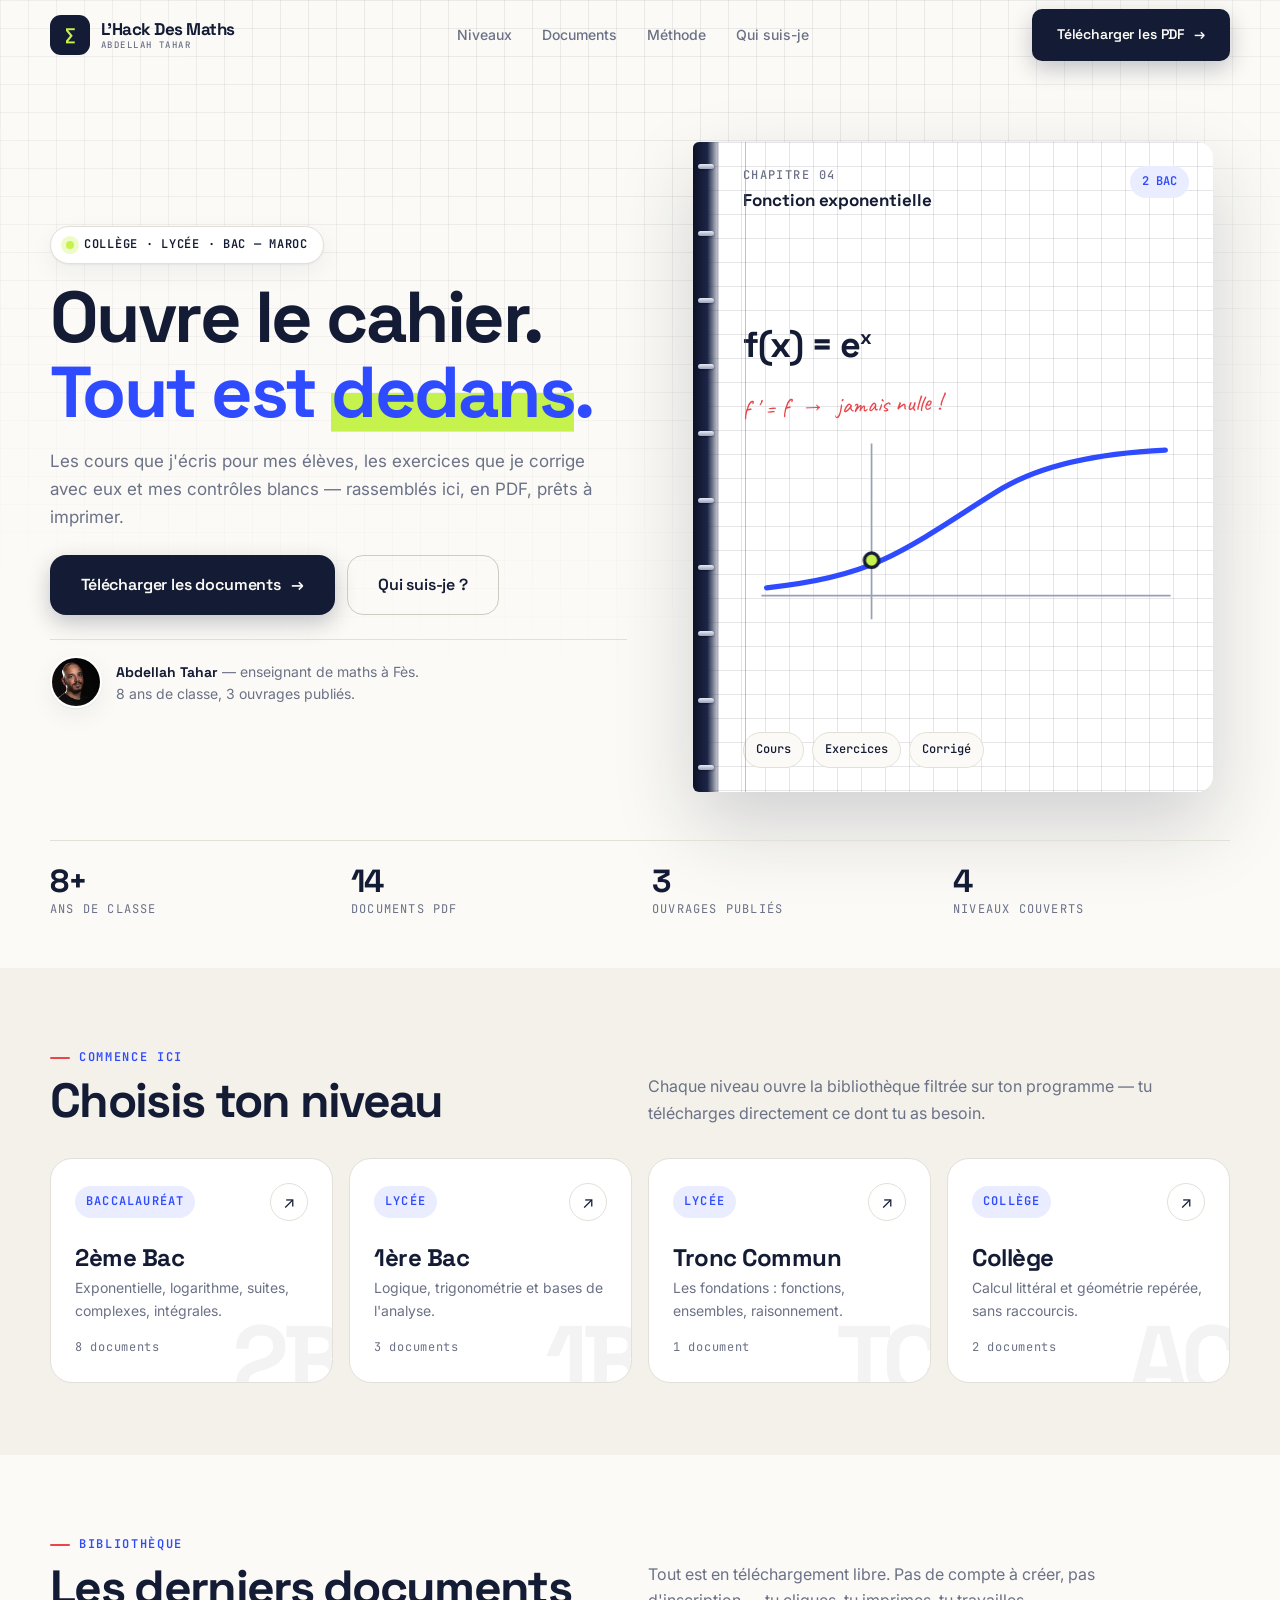
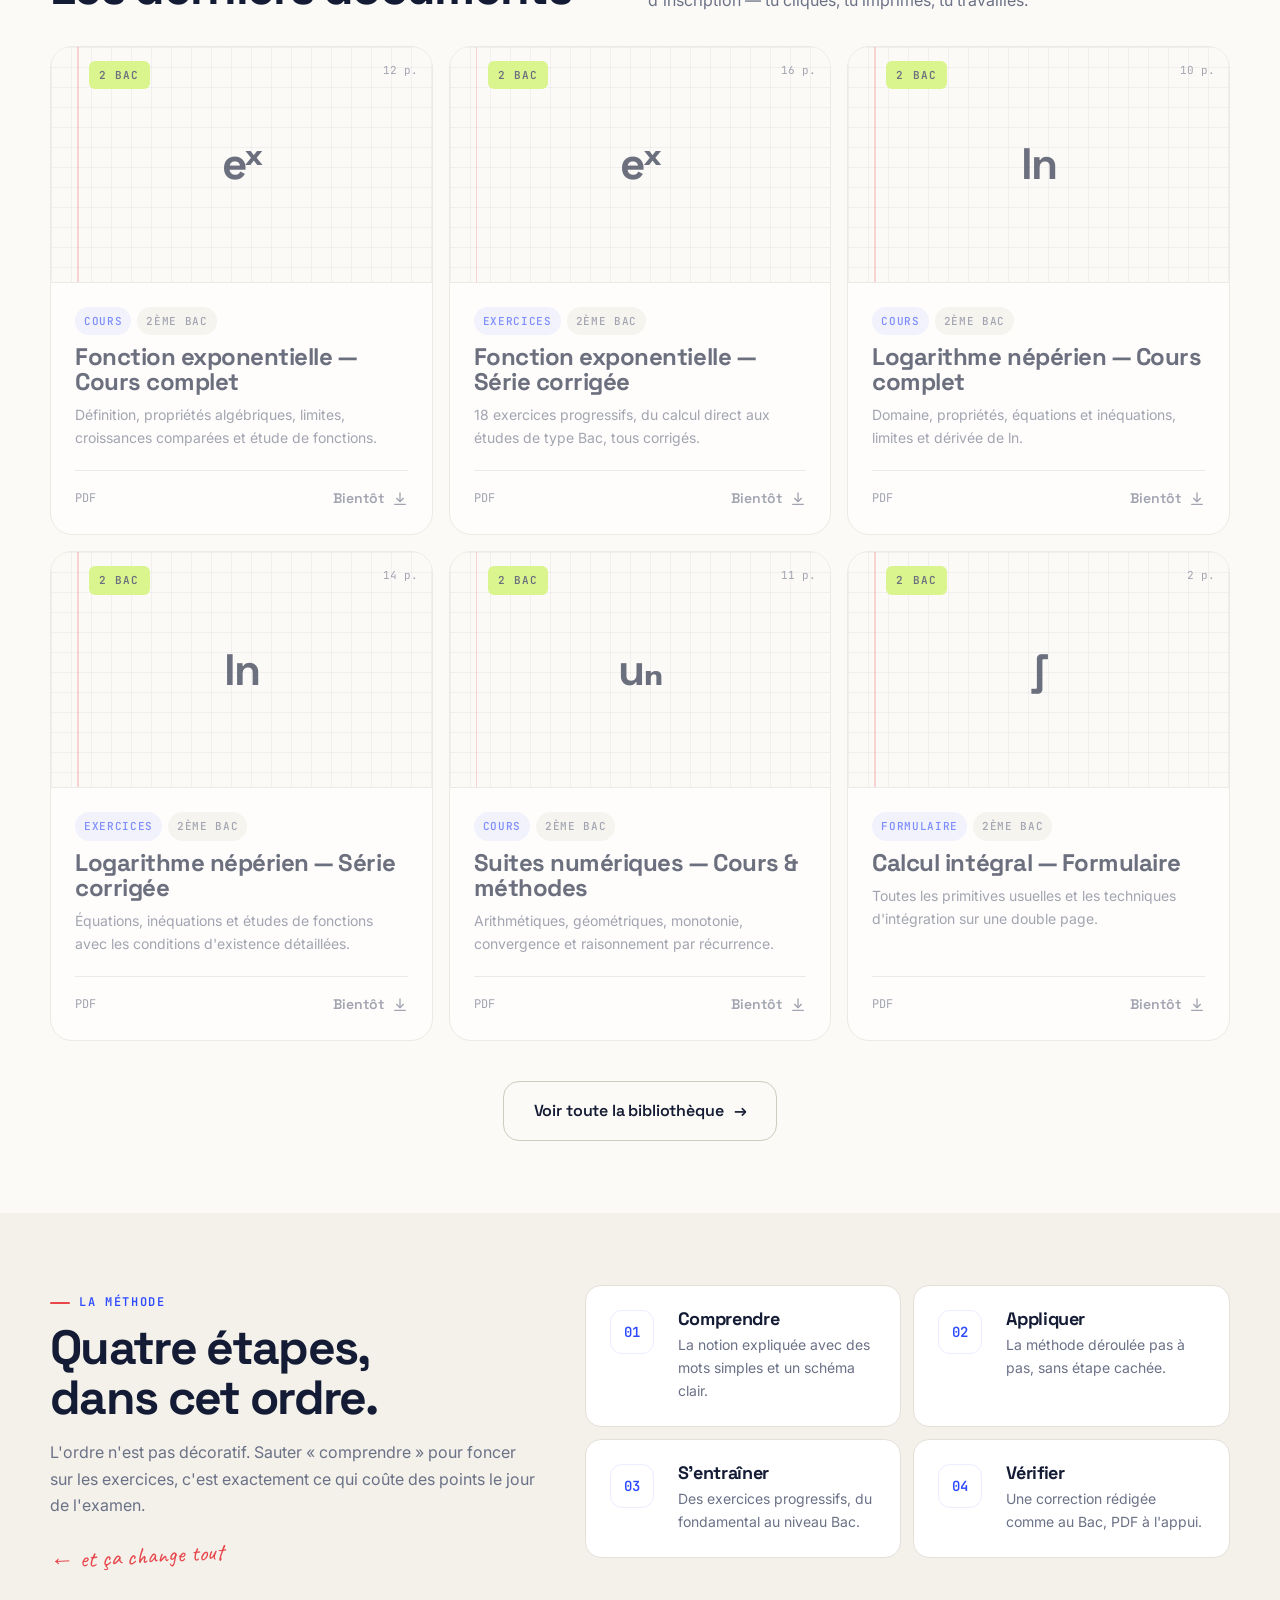
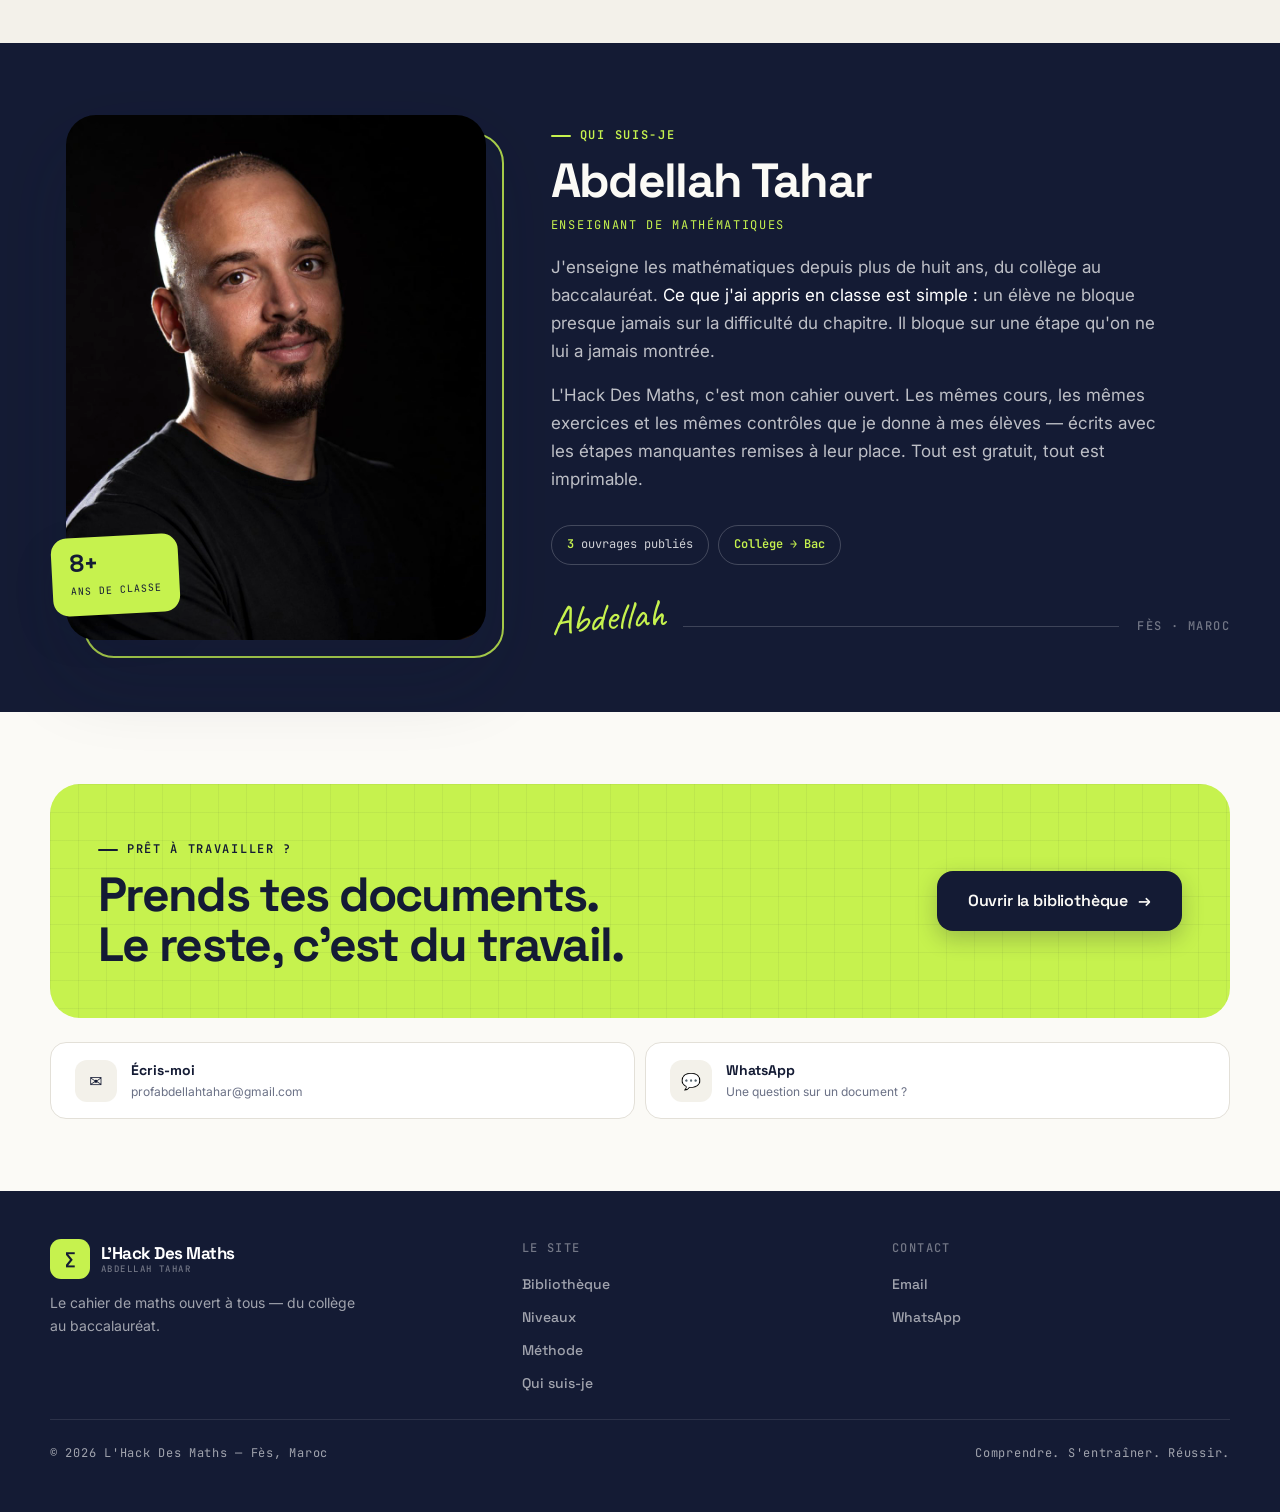
==== index.html @ 136eadc8 "Update index.html" ====
<!DOCTYPE html>
<html lang="fr">
<head>
<meta charset="UTF-8">
<meta name="viewport" content="width=device-width, initial-scale=1">
<meta name="theme-color" content="#141B34">
<title>L'Hack Des Maths — Le cahier de maths d'Abdellah Tahar</title>
<meta name="description" content="Cours, exercices corrigés et contrôles de mathématiques en PDF, du collège au baccalauréat. Par Abdellah Tahar, enseignant de mathématiques à Fès.">
<link rel="canonical" href="https://abdellahtahar.com/">
<meta property="og:type" content="website">
<meta property="og:locale" content="fr_MA">
<meta property="og:title" content="L'Hack Des Maths — Le cahier de maths d'Abdellah Tahar">
<meta property="og:description" content="Cours, exercices corrigés et contrôles en PDF, du collège au bac. Téléchargement libre.">
<meta property="og:image" content="https://abdellahtahar.com/assets/prof-carre.jpg">
<meta name="twitter:card" content="summary_large_image">
<link rel="icon" href="favicon.svg" type="image/svg+xml">
<link rel="manifest" href="site.webmanifest">
<link rel="preconnect" href="https://fonts.googleapis.com">
<link rel="preconnect" href="https://fonts.gstatic.com" crossorigin>
<link rel="stylesheet" href="https://fonts.googleapis.com/css2?family=Space+Grotesk:wght@500;600;700&family=Inter:wght@400;500;600&family=Caveat:wght@500;600&family=JetBrains+Mono:wght@500;600&display=swap">
<link rel="stylesheet" href="css/style.css">
<script type="application/ld+json">
{
  "@context":"https://schema.org",
  "@type":"Person",
  "name":"Abdellah Tahar",
  "jobTitle":"enseignant de mathématiques",
  "image":"https://abdellahtahar.com/assets/prof-carre.jpg",
  "worksFor":{"@type":"Organization","name":""},
  "address":{"@type":"PostalAddress","addressLocality":"Fès","addressCountry":"MA"},
  "url":"https://abdellahtahar.com/"
}
</script>
</head>
<body>

<a class="saut" href="#contenu">Aller au contenu</a>
<div class="jauge" id="jauge"></div>

<header class="entete">
  <div class="zone entete-in">
    <a class="logo" href="index.html" aria-label="L'Hack Des Maths — Accueil">
      <span class="logo-signe" aria-hidden="true">∑</span>
      <span class="logo-txt">L'Hack Des Maths<small>Abdellah Tahar</small></span>
    </a>

    <nav class="nav" aria-label="Navigation principale">
      <a href="#niveaux">Niveaux</a>
      <a href="#documents">Documents</a>
      <a href="#methode">Méthode</a>
      <a href="#moi">Qui suis-je</a>
    </nav>

    <div class="outils">
      <a class="btn btn-encre entete-cta" href="bibliotheque.html">Télécharger les PDF <span class="fl" aria-hidden="true">→</span></a>
      <button class="burger" id="burger" type="button" aria-expanded="false" aria-controls="menu" aria-label="Ouvrir le menu">
        <span></span><span></span><span></span>
      </button>
    </div>
  </div>

  <div class="menu" id="menu">
    <a href="#niveaux">Niveaux</a>
    <a href="#documents">Documents</a>
    <a href="#methode">Méthode</a>
    <a href="#moi">Qui suis-je</a>
    <a class="btn btn-encre btn-plein" href="bibliotheque.html">Télécharger les PDF</a>
  </div>
</header>

<main id="contenu">

  <!-- ══════ HÉROS : LE CAHIER ══════ -->
  <section class="heros">
    <div class="heros-fond" aria-hidden="true"></div>

    <div class="zone heros-in">
      <div class="heros-mots rev vu">
        <span class="badge"><i></i>Collège · Lycée · Bac — Maroc</span>

        <h1>Ouvre le cahier.<br><em>Tout est <span class="surligne">dedans</span>.</em></h1>

        <p class="heros-txt">
          Les cours que j'écris pour mes élèves, les exercices que je corrige avec eux
          et mes contrôles blancs — rassemblés ici, en PDF, prêts à imprimer.
        </p>

        <div class="heros-btns">
          <a class="btn btn-encre btn-lg" href="bibliotheque.html">
            Télécharger les documents <span class="fl" aria-hidden="true">→</span>
          </a>
          <a class="btn btn-contour btn-lg" href="#moi">Qui suis-je ?</a>
        </div>

        <div class="heros-preuve">
          <img class="mini-photo" src="assets/prof-carre.jpg" alt="Abdellah Tahar" width="640" height="640" loading="eager">
          <p><strong>Abdellah Tahar</strong> — enseignant de maths à Fès.<br>
             8 ans de classe, 3 ouvrages publiés.</p>
        </div>
      </div>

      <!-- Le cahier -->
      <div class="cahier-scene rev vu rev-1">
        <div class="cahier" id="cahier" role="button" tabindex="0" aria-expanded="false" aria-label="Ouvrir le cahier">
          <div class="spirale" aria-hidden="true">
            <i></i><i></i><i></i><i></i><i></i><i></i><i></i><i></i><i></i><i></i>
          </div>

          <!-- page intérieure -->
          <div class="page">
            <div class="page-tete">
              <div>
                <span class="etiq">Chapitre 04</span>
                <strong>Fonction exponentielle</strong>
              </div>
              <span class="pastille">2 BAC</span>
            </div>

            <div class="page-scene">
              <div class="eq">f(x) = e<sup>x</sup></div>
              <div class="eq-note">f ′ = f &nbsp;→&nbsp; jamais nulle !</div>
              <svg class="graphe" viewBox="0 0 340 150" aria-hidden="true">
                <line class="axe" x1="14" y1="124" x2="326" y2="124"/>
                <line class="axe" x1="98" y1="8" x2="98" y2="142"/>
                <path class="courbe" d="M18 118 C58 114, 84 107, 106 97 C140 81, 168 60, 198 42 C232 22, 280 15, 322 13"/>
                <circle class="pt" cx="98" cy="97" r="5.5"/>
              </svg>
            </div>

            <div class="page-pied">
              <span class="puce">Cours</span><span class="puce">Exercices</span><span class="puce">Corrigé</span>
            </div>
          </div>

          <!-- couverture -->
          <div class="couverture">
            <div class="couv-haut">
              <div class="couv-marque">L'Hack<br><span>Des Maths</span></div>
              <div class="couv-annee">2026 / 27</div>
            </div>

            <div class="couv-milieu">
              <div class="sigle">MATH<b>S</b></div>
              <p>Cours · Exercices · Contrôles</p>
            </div>

            <div class="couv-bas">
              <span>A. TAHAR</span>
              <span class="couv-etiquette">Ouvre-moi</span>
            </div>
          </div>
        </div>

        <div class="indice-ouvrir" aria-hidden="true">
          <span class="note-main">clique pour ouvrir</span>
        </div>

        <div class="flotte flotte-a">
          <i>✓</i><div><strong>Corrigés détaillés</strong><small>Chaque étape écrite</small></div>
        </div>
        <div class="flotte flotte-b">
          <i class="lime">↓</i><div><strong>PDF gratuits</strong><small>Prêts à imprimer</small></div>
        </div>
      </div>
    </div>

    <div class="zone chiffres rev">
      <div><strong data-compte="8" data-suffixe="+">8+</strong><span>ans de classe</span></div>
      <div><strong data-compte="14">14</strong><span>documents PDF</span></div>
      <div><strong data-compte="3">3</strong><span>ouvrages publiés</span></div>
      <div><strong data-compte="4">4</strong><span>niveaux couverts</span></div>
    </div>
  </section>

  <!-- ══════ NIVEAUX ══════ -->
  <section class="sect sect-papier" id="niveaux">
    <div class="zone">
      <div class="sect-tete rev">
        <div>
          <span class="tag">Commence ici</span>
          <h2>Choisis ton niveau</h2>
        </div>
        <p>Chaque niveau ouvre la bibliothèque filtrée sur ton programme — tu télécharges directement ce dont tu as besoin.</p>
      </div>

      <div class="niveaux">
        <a class="niveau rev" href="bibliotheque.html?niveau=2bac" data-sigle="2B">
          <div class="niveau-haut"><span class="niveau-tag">Baccalauréat</span><span class="rond" aria-hidden="true">↗</span></div>
          <h3>2ème Bac</h3>
          <p>Exponentielle, logarithme, suites, complexes, intégrales.</p>
          <div class="niveau-meta">8 documents</div>
        </a>

        <a class="niveau rev rev-1" href="bibliotheque.html?niveau=1bac" data-sigle="1B">
          <div class="niveau-haut"><span class="niveau-tag">Lycée</span><span class="rond" aria-hidden="true">↗</span></div>
          <h3>1ère Bac</h3>
          <p>Logique, trigonométrie et bases de l'analyse.</p>
          <div class="niveau-meta">3 documents</div>
        </a>

        <a class="niveau rev rev-2" href="bibliotheque.html?niveau=tc" data-sigle="TC">
          <div class="niveau-haut"><span class="niveau-tag">Lycée</span><span class="rond" aria-hidden="true">↗</span></div>
          <h3>Tronc Commun</h3>
          <p>Les fondations : fonctions, ensembles, raisonnement.</p>
          <div class="niveau-meta">1 document</div>
        </a>

        <a class="niveau rev rev-3" href="bibliotheque.html?niveau=college" data-sigle="AC">
          <div class="niveau-haut"><span class="niveau-tag">Collège</span><span class="rond" aria-hidden="true">↗</span></div>
          <h3>Collège</h3>
          <p>Calcul littéral et géométrie repérée, sans raccourcis.</p>
          <div class="niveau-meta">2 documents</div>
        </a>
      </div>
    </div>
  </section>

  <!-- ══════ DOCUMENTS (aperçu) ══════ -->
  <section class="sect" id="documents">
    <div class="zone">
      <div class="sect-tete rev">
        <div>
          <span class="tag">Bibliothèque</span>
          <h2>Les derniers documents</h2>
        </div>
        <p>Tout est en téléchargement libre. Pas de compte à créer, pas d'inscription — tu cliques, tu imprimes, tu travailles.</p>
      </div>

      <div class="fiches" id="fiches" data-limite="6"></div>

      <div class="rien" id="rien" hidden>
        <span class="signe" aria-hidden="true">∅</span>
        <h3>Aucun document trouvé</h3>
        <p>Essaie un autre mot-clé.</p>
      </div>

      <div style="display:flex;justify-content:center;margin-top:2.5rem">
        <a class="btn btn-contour btn-lg rev" href="bibliotheque.html">
          Voir toute la bibliothèque <span class="fl" aria-hidden="true">→</span>
        </a>
      </div>
    </div>
  </section>

  <!-- ══════ MÉTHODE ══════ -->
  <section class="sect sect-papier" id="methode">
    <div class="zone methode">
      <div class="rev">
        <span class="tag">La méthode</span>
        <h2 style="margin:.6rem 0 1rem">Quatre étapes,<br>dans cet ordre.</h2>
        <p class="gris mesure">
          L'ordre n'est pas décoratif. Sauter « comprendre » pour foncer sur les exercices,
          c'est exactement ce qui coûte des points le jour de l'examen.
        </p>
        <span class="note-main rouge" style="margin-top:1.5rem">← et ça change tout</span>
      </div>

      <div class="pas-liste">
        <article class="pas rev"><div><h3>Comprendre</h3><p>La notion expliquée avec des mots simples et un schéma clair.</p></div></article>
        <article class="pas rev rev-1"><div><h3>Appliquer</h3><p>La méthode déroulée pas à pas, sans étape cachée.</p></div></article>
        <article class="pas rev"><div><h3>S'entraîner</h3><p>Des exercices progressifs, du fondamental au niveau Bac.</p></div></article>
        <article class="pas rev rev-1"><div><h3>Vérifier</h3><p>Une correction rédigée comme au Bac, PDF à l'appui.</p></div></article>
      </div>
    </div>
  </section>

  <!-- ══════ QUI SUIS-JE ══════ -->
  <section class="sect sect-encre" id="moi">
    <div class="zone moi">
      <div class="moi-photo rev">
        <img src="assets/prof.jpg" alt="Portrait d'Abdellah Tahar, enseignant de mathématiques" width="960" height="1200" loading="lazy">
        <div class="moi-vignette"><b>8+</b><small>ans de classe</small></div>
      </div>

      <div class="moi-txt rev rev-1">
        <span class="tag tag-clair">Qui suis-je</span>
        <h2>Abdellah Tahar</h2>
        <span class="moi-role">enseignant de mathématiques</span>

        <p>
          J'enseigne les mathématiques depuis plus de huit ans, du collège au baccalauréat.
          <span class="accent">Ce que j'ai appris en classe est simple :</span> un élève ne bloque
          presque jamais sur la difficulté du chapitre. Il bloque sur une étape
          qu'on ne lui a jamais montrée.
        </p>
        <p>
          L'Hack Des Maths, c'est mon cahier ouvert. Les mêmes cours, les mêmes exercices
          et les mêmes contrôles que je donne à mes élèves — écrits avec les étapes
          manquantes remises à leur place. Tout est gratuit, tout est imprimable.
        </p>

        <div class="moi-faits">
          <span><b>3</b> ouvrages publiés</span>
          <span><b>Collège → Bac</b></span>
        </div>

        <div class="moi-signature">
          <span class="nom" aria-hidden="true">Abdellah</span>
          <span class="trait" aria-hidden="true"></span>
          <span class="etiq" style="color:rgba(255,255,255,.4)">Fès · Maroc</span>
        </div>
      </div>
    </div>
  </section>

  <!-- ══════ CONTACT ══════ -->
  <section class="sect">
    <div class="zone">
      <div class="carte-fin rev">
        <div>
          <span class="tag">Prêt à travailler ?</span>
          <h2 style="margin-top:.6rem">Prends tes documents.<br>Le reste, c'est du travail.</h2>
        </div>
        <a class="btn btn-encre btn-lg" href="bibliotheque.html">Ouvrir la bibliothèque <span class="fl" aria-hidden="true">→</span></a>
      </div>

      <div class="contacts">
        <a class="contact rev" href="mailto:contact@abdellahtahar.com">
          <i aria-hidden="true">✉</i>
          <span><strong>Écris-moi</strong><small>profabdellahtahar@gmail.com</small></span>
        </a>
        <a class="contact rev rev-1" href="https://wa.me/212664905542" target="_blank" rel="noopener">
          <i aria-hidden="true">💬</i>
          <span><strong>WhatsApp</strong><small>Une question sur un document ?</small></span>
        </a>
      </div>
    </div>
  </section>
</main>

<footer class="pied">
  <div class="zone">
    <div class="pied-grille">
      <div>
        <a class="logo" href="index.html">
          <span class="logo-signe" aria-hidden="true">∑</span>
          <span class="logo-txt">L'Hack Des Maths<small>Abdellah Tahar</small></span>
        </a>
        <p>Le cahier de maths ouvert à tous — du collège au baccalauréat.</p>
      </div>

      <div>
        <span class="etiq" style="color:rgba(255,255,255,.4);margin-bottom:14px">Le site</span>
        <nav class="pied-liens" style="flex-direction:column;gap:10px" aria-label="Liens">
          <a href="bibliotheque.html">Bibliothèque</a>
          <a href="index.html#niveaux">Niveaux</a>
          <a href="index.html#methode">Méthode</a>
          <a href="index.html#moi">Qui suis-je</a>
        </nav>
      </div>

      <div>
        <span class="etiq" style="color:rgba(255,255,255,.4);margin-bottom:14px">Contact</span>
        <nav class="pied-liens" style="flex-direction:column;gap:10px" aria-label="Contact">
          <a href="mailto:contact@abdellahtahar.com">Email</a>
          <a href="https://wa.me/212600000000" target="_blank" rel="noopener">WhatsApp</a>
        </nav>
      </div>
    </div>

    <div class="pied-bas">
      <span>© <span id="an">2026</span> L'Hack Des Maths — Fès, Maroc</span>
      <span>Comprendre. S'entraîner. Réussir.</span>
    </div>
  </div>
</footer>

<nav class="nav-basse" aria-label="Navigation mobile">
  <a class="ici" href="index.html">
    <svg viewBox="0 0 24 24" aria-hidden="true"><path d="m3 10 9-7 9 7v10a1 1 0 0 1-1 1H4a1 1 0 0 1-1-1Z"/></svg>Accueil
  </a>
  <a href="bibliotheque.html">
    <svg viewBox="0 0 24 24" aria-hidden="true"><path d="M4 4h6v16H4zM14 4h6v16h-6z"/></svg>Documents
  </a>
  <a href="#niveaux">
    <svg viewBox="0 0 24 24" aria-hidden="true"><circle cx="12" cy="12" r="9"/><circle cx="12" cy="12" r="3"/></svg>Niveaux
  </a>
  <a href="#moi">
    <svg viewBox="0 0 24 24" aria-hidden="true"><circle cx="12" cy="8" r="4"/><path d="M4 21a8 8 0 0 1 16 0"/></svg>Moi
  </a>
</nav>

<script src="js/data.js"></script>
<script src="js/app.js"></script>
</body>
</html>
---- css/style.css ----
/* ═══════════════════════════════════════════════════════════
   L'HACK DES MATHS — Le Cahier
   Palette issue des matériaux d'un vrai cahier de maths :
   encre bleu-noir · papier · trait de marge rouge ·
   surligneur lime · stylo cobalt · graphite
   ═══════════════════════════════════════════════════════════ */

/* ───── 1. JETONS ───── */
:root{
  /* Encre & papier */
  --encre:#141B34;          /* bleu-noir du stylo plume */
  --encre-2:#2A3358;
  --papier:#FBFAF6;         /* papier légèrement chaud */
  --papier-2:#F3F1EA;
  --carte:#FFFFFF;
  --graphite:#6B7186;       /* mine de crayon */
  --graphite-clair:#9AA0B4;

  /* Accents */
  --cobalt:#2F4BFF;         /* stylo bille bleu */
  --cobalt-fonce:#1D31C4;
  --cobalt-voile:#EAEDFF;
  --lime:#C6F24E;           /* surligneur */
  --lime-fonce:#8FBF00;
  --rouge:#E8464B;          /* trait de marge / correction */
  --rouge-voile:#FDECEC;

  --trait:#E3E0D8;
  --trait-fort:#CFCBBF;

  /* Typo */
  --titre:"Space Grotesk",system-ui,sans-serif;
  --corps:"Inter",system-ui,-apple-system,"Segoe UI",sans-serif;
  --main:"Caveat",cursive;                    /* annotations manuscrites */
  --mono:"JetBrains Mono",ui-monospace,monospace;

  --t-xs:.75rem; --t-sm:.875rem; --t-md:1rem; --t-lg:1.0625rem;
  --t-h3:clamp(1.25rem,1.1rem + .6vw,1.5rem);
  --t-h2:clamp(1.875rem,1.3rem + 2.4vw,3rem);
  --t-h1:clamp(2.125rem,1.35rem + 4.4vw,4.5rem);

  --e1:.5rem; --e2:.75rem; --e3:1rem; --e4:1.5rem;
  --e5:2rem; --e6:3rem; --e7:4.5rem; --e8:6.5rem;

  --r-sm:10px; --r-md:16px; --r-lg:22px; --r-xl:30px;
  --ombre-1:0 1px 2px rgba(20,27,52,.05), 0 8px 24px rgba(20,27,52,.06);
  --ombre-2:0 16px 44px rgba(20,27,52,.10);
  --ombre-3:0 34px 80px rgba(20,27,52,.18);
  --anneau:0 0 0 4px rgba(47,75,255,.18);

  /* Le quadrillage — motif fondateur */
  --carreau:28px;
  --ligne:rgba(20,27,52,.07);
  --quadrillage:
    linear-gradient(var(--ligne) 1px,transparent 1px),
    linear-gradient(90deg,var(--ligne) 1px,transparent 1px);

  --entete:70px;
  --tempo:.3s cubic-bezier(.22,.9,.28,1);
  --tempo-lent:.7s cubic-bezier(.22,.9,.28,1);
}

/* ───── 2. BASE ───── */
*,*::before,*::after{box-sizing:border-box}
[hidden]{display:none!important}
html{scroll-behavior:smooth;scroll-padding-top:calc(var(--entete) + 20px);-webkit-text-size-adjust:100%}
body{
  margin:0;background:var(--papier);color:var(--encre);
  font-family:var(--corps);font-size:var(--t-md);line-height:1.65;
  -webkit-font-smoothing:antialiased;overflow-x:hidden;
}
h1,h2,h3,h4{font-family:var(--titre);margin:0;line-height:1.05;letter-spacing:-.035em;font-weight:700}
h1{font-size:var(--t-h1)}
h2{font-size:var(--t-h2)}
h3{font-size:var(--t-h3);letter-spacing:-.02em}
p{margin:0}
a{color:inherit;text-decoration:none}
ul,ol{margin:0;padding:0;list-style:none}
img,svg{max-width:100%;display:block}
button,input,select{font:inherit;color:inherit}
:focus-visible{outline:3px solid var(--cobalt);outline-offset:3px;border-radius:6px}
::selection{background:var(--lime);color:var(--encre)}

.zone{width:min(1180px,100% - 2rem);margin-inline:auto}
@media(min-width:760px){.zone{width:min(1180px,100% - 4rem)}}

.sr{position:absolute;width:1px;height:1px;overflow:hidden;clip:rect(0 0 0 0);white-space:nowrap}
.saut{position:absolute;left:12px;top:-100px;z-index:2000;background:var(--encre);color:#fff;padding:12px 18px;border-radius:var(--r-sm);font-weight:600;transition:top var(--tempo)}
.saut:focus{top:12px}

/* Étiquette de section */
.tag{
  display:inline-flex;align-items:center;gap:9px;font-family:var(--mono);
  font-size:var(--t-xs);font-weight:600;letter-spacing:.14em;text-transform:uppercase;color:var(--cobalt);
}
.tag::before{content:"";width:20px;height:2px;background:var(--rouge);border-radius:2px}
.tag-clair{color:var(--lime)}
.tag-clair::before{background:var(--lime)}

.etiq{display:block;font-family:var(--mono);font-size:var(--t-xs);letter-spacing:.12em;text-transform:uppercase;color:var(--graphite);font-weight:500}
.gris{color:var(--graphite)}
.mesure{max-width:60ch}

/* Écriture manuscrite dans la marge */
.note-main{
  font-family:var(--main);font-size:1.5rem;line-height:1.15;color:var(--cobalt);
  transform:rotate(-3deg);display:inline-block;
}
.note-main.rouge{color:var(--rouge)}

/* Surlignage animé */
.surligne{
  position:relative;display:inline;
  background-image:linear-gradient(var(--lime),var(--lime));
  background-repeat:no-repeat;background-position:0 88%;background-size:0 42%;
  transition:background-size 1s cubic-bezier(.22,.9,.28,1) .3s;
}
.vu .surligne,.surligne.vu{background-size:100% 42%}

/* ───── 3. BOUTONS ───── */
.btn{
  display:inline-flex;align-items:center;justify-content:center;gap:10px;
  min-height:52px;padding:0 24px;border:1.5px solid transparent;border-radius:var(--r-sm);
  font-family:var(--titre);font-weight:600;font-size:var(--t-sm);letter-spacing:-.01em;
  cursor:pointer;position:relative;transition:transform var(--tempo),box-shadow var(--tempo),background var(--tempo),border-color var(--tempo),color var(--tempo);
}
.btn:hover{transform:translateY(-3px)}
.btn:active{transform:translateY(-1px)}
.btn-encre{background:var(--encre);color:var(--papier);box-shadow:0 8px 22px rgba(20,27,52,.24)}
.btn-encre:hover{background:var(--encre-2);box-shadow:0 16px 34px rgba(20,27,52,.28)}
.btn-cobalt{background:var(--cobalt);color:#fff;box-shadow:0 8px 22px rgba(47,75,255,.3)}
.btn-cobalt:hover{background:var(--cobalt-fonce)}
.btn-lime{background:var(--lime);color:var(--encre);box-shadow:0 8px 22px rgba(198,242,78,.42)}
.btn-contour{background:transparent;color:var(--encre);border-color:var(--trait-fort)}
.btn-contour:hover{border-color:var(--encre);background:var(--carte)}
.btn-clair{background:rgba(255,255,255,.1);color:#fff;border-color:rgba(255,255,255,.28)}
.btn-clair:hover{background:rgba(255,255,255,.18)}
.btn-lg{min-height:60px;padding:0 30px;font-size:var(--t-md);border-radius:var(--r-md)}
.btn-plein{width:100%}
.fl{transition:transform var(--tempo)}
.btn:hover .fl{transform:translateX(5px)}

.lien{display:inline-flex;align-items:center;gap:9px;font-family:var(--titre);font-weight:600;color:var(--cobalt);border-bottom:2px solid transparent;padding-bottom:2px;transition:border-color var(--tempo)}
.lien:hover{border-color:var(--lime)}

/* ───── 4. EN-TÊTE ───── */
.jauge{position:fixed;inset:0 auto auto 0;height:3px;width:0;background:var(--cobalt);z-index:1200}

.entete{position:fixed;inset:0 0 auto;z-index:1000;transition:background var(--tempo),box-shadow var(--tempo)}
.entete.colle{background:rgba(251,250,246,.86);backdrop-filter:blur(20px) saturate(140%);box-shadow:0 1px 0 var(--trait)}
.entete-in{min-height:var(--entete);display:flex;align-items:center;justify-content:space-between;gap:16px}

.logo{display:inline-flex;align-items:center;gap:11px}
.logo-signe{
  width:40px;height:40px;flex:0 0 auto;border-radius:11px;background:var(--encre);color:var(--lime);
  display:grid;place-items:center;font-family:var(--titre);font-size:1.05rem;font-weight:700;
  transition:transform var(--tempo);
}
.logo:hover .logo-signe{transform:rotate(-8deg)}
.logo-txt{font-family:var(--titre);font-weight:700;font-size:1.0625rem;letter-spacing:-.03em;line-height:1.15}
.logo-txt small{display:block;font-family:var(--mono);font-size:.5625rem;letter-spacing:.16em;text-transform:uppercase;color:var(--graphite);font-weight:500}

.nav{display:none;align-items:center;gap:30px;font-size:var(--t-sm);font-weight:500}
.nav a{position:relative;color:var(--graphite);padding:4px 0;transition:color var(--tempo)}
.nav a:hover,.nav .ici{color:var(--encre)}
.nav a::after{content:"";position:absolute;left:0;right:100%;bottom:-2px;height:2px;background:var(--lime);transition:right var(--tempo)}
.nav a:hover::after,.nav .ici::after{right:0}

.outils{display:flex;align-items:center;gap:10px}
.entete-cta{display:none}
.burger{width:44px;height:44px;border:1.5px solid var(--trait-fort);background:var(--carte);border-radius:11px;display:grid;place-items:center;gap:5px;cursor:pointer;padding:0}
.burger span{display:block;width:18px;height:2px;background:var(--encre);border-radius:2px;transition:var(--tempo)}
.burger.on span:nth-child(1){transform:translateY(7px) rotate(45deg)}
.burger.on span:nth-child(2){opacity:0}
.burger.on span:nth-child(3){transform:translateY(-7px) rotate(-45deg)}

.menu{display:grid;max-height:0;overflow:hidden;background:var(--papier);transition:max-height .4s ease;padding-inline:1rem}
.menu.on{max-height:80vh;padding-block:10px 24px;border-top:1px solid var(--trait)}
.menu a:not(.btn){padding:15px 6px;font-family:var(--titre);font-weight:600;font-size:1.125rem;border-bottom:1px solid var(--trait)}
.menu .btn{margin-top:18px}

/* ═══════════ 5. LE CAHIER — HÉROS ═══════════ */
.heros{position:relative;overflow:hidden;padding:calc(var(--entete) + 1.75rem) 0 var(--e6)}
.heros-fond{
  position:absolute;inset:0;background-image:var(--quadrillage);background-size:var(--carreau) var(--carreau);
  mask-image:radial-gradient(130% 90% at 50% 0%,#000 20%,transparent 78%);
  -webkit-mask-image:radial-gradient(130% 90% at 50% 0%,#000 20%,transparent 78%);pointer-events:none;
}
.heros-in{position:relative;display:grid;gap:var(--e5);align-items:center}

.badge{
  display:inline-flex;align-items:center;gap:10px;padding:8px 15px;border-radius:999px;
  background:var(--carte);border:1.5px solid var(--trait);box-shadow:var(--ombre-1);
  font-family:var(--mono);font-size:var(--t-xs);font-weight:600;letter-spacing:.06em;text-transform:uppercase;
}
.badge i{width:8px;height:8px;border-radius:50%;background:var(--lime);box-shadow:0 0 0 5px rgba(198,242,78,.3)}

.heros h1{margin:var(--e3) 0 var(--e3)}
.heros h1 em{font-style:normal;color:var(--cobalt)}
.heros-txt{font-size:var(--t-md);color:var(--graphite);max-width:50ch}
.heros-btns{display:flex;flex-wrap:wrap;gap:12px;margin-top:var(--e4)}

.heros-preuve{display:flex;align-items:center;gap:14px;margin-top:var(--e4);padding-top:var(--e3);border-top:1px solid var(--trait)}
.mini-photo{width:52px;height:52px;border-radius:50%;object-fit:cover;object-position:center 18%;border:2.5px solid var(--carte);box-shadow:var(--ombre-1);flex:0 0 auto}
.heros-preuve p{font-size:var(--t-sm);color:var(--graphite);line-height:1.5}
.heros-preuve strong{color:var(--encre);font-family:var(--titre)}

/* ── Le cahier qui s'ouvre ── */
.cahier-scene{perspective:2200px;max-width:520px;width:100%;margin-inline:auto;position:relative}
.cahier{
  position:relative;aspect-ratio:4/5;border-radius:6px var(--r-md) var(--r-md) 6px;
  transform-style:preserve-3d;box-shadow:var(--ombre-3);
}
/* la reliure cousue à gauche */
.cahier::before{
  content:"";position:absolute;left:0;top:0;bottom:0;width:26px;z-index:6;
  background:linear-gradient(90deg,#0D1226,#1C2547 55%,rgba(20,27,52,.15));
  border-radius:6px 0 0 6px;
}
.spirale{position:absolute;left:5px;top:22px;bottom:22px;width:16px;z-index:7;display:flex;flex-direction:column;justify-content:space-between}
.spirale i{display:block;width:16px;height:5px;border-radius:999px;background:linear-gradient(180deg,#E9ECF5,#9BA3BD);box-shadow:0 1px 2px rgba(0,0,0,.35)}

/* page intérieure */
.page{
  position:absolute;inset:0;background:var(--carte);border-radius:6px var(--r-md) var(--r-md) 6px;
  padding:var(--e4) var(--e4) var(--e4) calc(26px + var(--e4));overflow:hidden;
  display:flex;flex-direction:column;
}
.page::before{
  content:"";position:absolute;inset:0;pointer-events:none;background-size:24px 24px;
  background-image:
    linear-gradient(rgba(20,27,52,.11) 1px,transparent 1px),
    linear-gradient(90deg,rgba(20,27,52,.11) 1px,transparent 1px);
}
.page::after{ /* trait de marge rouge */
  content:"";position:absolute;left:calc(26px + 26px);top:0;bottom:0;width:1.5px;background:rgba(232,70,75,.45);
}

/* couverture qui s'ouvre */
.couverture{
  position:absolute;inset:0;z-index:5;border-radius:6px var(--r-md) var(--r-md) 6px;
  background:linear-gradient(140deg,#242E5A 0%,#141B34 55%,#0D1226 100%);
  transform-origin:left center;transform:rotateY(0deg);
  transition:transform 1.5s cubic-bezier(.5,.02,.2,1),box-shadow 1.5s ease;
  box-shadow:6px 0 26px rgba(0,0,0,.28);
  display:flex;flex-direction:column;justify-content:space-between;
  padding:var(--e5) var(--e4) var(--e4) calc(26px + var(--e3));
  backface-visibility:hidden;color:#fff;overflow:hidden;
}
.couverture::before{
  content:"";position:absolute;inset:0;opacity:.4;
  background-image:linear-gradient(rgba(255,255,255,.05) 1px,transparent 1px),linear-gradient(90deg,rgba(255,255,255,.05) 1px,transparent 1px);
  background-size:26px 26px;
}
.cahier.ouvert .couverture{transform:rotateY(-168deg);box-shadow:-14px 0 40px rgba(0,0,0,.3)}

.couv-haut{position:relative;display:flex;justify-content:space-between;align-items:flex-start;gap:12px}
.couv-marque{font-family:var(--titre);font-weight:700;font-size:1.5rem;letter-spacing:-.03em;line-height:1.05}
.couv-marque span{color:var(--lime)}
.couv-annee{font-family:var(--mono);font-size:var(--t-xs);letter-spacing:.14em;color:rgba(255,255,255,.55)}
.couv-milieu{position:relative;text-align:left}
.couv-milieu .sigle{font-family:var(--titre);font-size:clamp(3.5rem,14vw,5rem);font-weight:700;letter-spacing:-.06em;line-height:.9;color:rgba(255,255,255,.96)}
.couv-milieu .sigle b{color:var(--lime)}
.couv-milieu p{font-family:var(--mono);font-size:var(--t-xs);letter-spacing:.16em;text-transform:uppercase;color:rgba(255,255,255,.5);margin-top:12px}
.couv-bas{position:relative;display:flex;align-items:center;justify-content:space-between;gap:12px;font-family:var(--mono);font-size:var(--t-xs);color:rgba(255,255,255,.45);letter-spacing:.08em}
.couv-etiquette{
  position:relative;background:var(--lime);color:var(--encre);padding:8px 14px;border-radius:6px;
  font-family:var(--titre);font-weight:600;font-size:var(--t-xs);letter-spacing:0;transform:rotate(-2deg);
}

/* contenu de la page */
.page-tete{position:relative;display:flex;justify-content:space-between;align-items:flex-start;gap:10px;margin-bottom:var(--e3)}
.page-tete strong{font-family:var(--titre);font-size:1.0625rem;display:block}
.pastille{background:var(--cobalt-voile);color:var(--cobalt);padding:6px 12px;border-radius:999px;font-family:var(--mono);font-size:var(--t-xs);font-weight:600}
.page-scene{position:relative;flex:1;display:flex;flex-direction:column;justify-content:center;min-height:0}
.eq{font-family:var(--titre);font-size:clamp(1.75rem,6vw,2.25rem);font-weight:700;letter-spacing:-.03em}
.eq sup{font-size:.55em}
.eq-note{font-family:var(--main);font-size:1.5rem;color:var(--rouge);transform:rotate(-2deg);margin-top:6px}
.graphe{width:100%;height:auto;margin-top:var(--e2)}
.graphe .axe{stroke:var(--graphite-clair);stroke-width:1.3}
.graphe .courbe{fill:none;stroke:var(--cobalt);stroke-width:4;stroke-linecap:round;stroke-dasharray:600;stroke-dashoffset:600}
.cahier.ouvert .graphe .courbe{animation:tracer 1.5s 1.4s cubic-bezier(.4,0,.2,1) forwards}
.graphe .pt{fill:var(--lime);stroke:var(--encre);stroke-width:2.5;opacity:0}
.cahier.ouvert .graphe .pt{animation:apparait .4s 2.7s forwards}
@keyframes tracer{to{stroke-dashoffset:0}}
@keyframes apparait{to{opacity:1}}

.page-pied{position:relative;display:flex;gap:8px;flex-wrap:wrap;margin-top:var(--e3)}
.puce{font-family:var(--mono);font-size:var(--t-xs);font-weight:500;padding:7px 12px;border:1px solid var(--trait);border-radius:999px;background:var(--papier)}

.indice-ouvrir{
  position:absolute;right:-8px;bottom:-46px;display:flex;align-items:center;gap:10px;
  font-family:var(--main);font-size:1.375rem;color:var(--graphite);transition:opacity var(--tempo);
}
.cahier.ouvert + .indice-ouvrir{opacity:0;pointer-events:none}

/* vignettes flottantes */
.flotte{
  position:absolute;z-index:8;display:flex;align-items:center;gap:11px;background:var(--carte);
  border:1.5px solid var(--trait);border-radius:var(--r-md);padding:11px 15px;box-shadow:var(--ombre-2);
  opacity:0;transform:translateY(14px);
}
.cahier.ouvert ~ .flotte{animation:monte .6s forwards}
.flotte{display:none}
.flotte-a{left:-52px;bottom:64px;animation-delay:2.2s!important}
.flotte-b{right:-52px;top:54px;animation-delay:2.5s!important}
@keyframes monte{to{opacity:1;transform:none}}
.flotte i{width:34px;height:34px;border-radius:10px;display:grid;place-items:center;font-style:normal;font-weight:700;background:var(--cobalt-voile);color:var(--cobalt)}
.flotte i.lime{background:rgba(198,242,78,.35);color:var(--lime-fonce)}
.flotte strong{display:block;font-family:var(--titre);font-size:var(--t-sm)}
.flotte small{display:block;font-size:var(--t-xs);color:var(--graphite)}

/* bandeau de chiffres */
.chiffres{
  position:relative;margin-top:var(--e6);padding-top:var(--e4);border-top:1px solid var(--trait);
  display:grid;grid-template-columns:repeat(2,1fr);gap:var(--e4);
}
.chiffres div{display:flex;flex-direction:column;gap:3px}
.chiffres strong{font-family:var(--titre);font-size:2rem;letter-spacing:-.04em;line-height:1}
.chiffres span{font-family:var(--mono);font-size:var(--t-xs);letter-spacing:.1em;text-transform:uppercase;color:var(--graphite)}

/* ───── 6. SECTIONS ───── */
.sect{padding:var(--e7) 0;position:relative}
.sect-papier{background:var(--papier-2)}
.sect-encre{background:var(--encre);color:var(--papier)}
.sect-tete{display:grid;gap:var(--e3);margin-bottom:var(--e5)}
.sect-tete h2{margin-top:8px}
.sect-tete p{color:var(--graphite);max-width:52ch}
.sect-encre .sect-tete p{color:rgba(255,255,255,.6)}

/* Niveaux */
.niveaux{display:grid;gap:var(--e3)}
.niveau{
  position:relative;overflow:hidden;background:var(--carte);border:1.5px solid var(--trait);
  border-radius:var(--r-lg);padding:var(--e4);min-height:210px;display:flex;flex-direction:column;
  transition:transform var(--tempo),box-shadow var(--tempo),border-color var(--tempo);
}
.niveau::after{
  content:attr(data-sigle);position:absolute;right:-6px;bottom:-26px;font-family:var(--titre);
  font-size:6rem;font-weight:700;letter-spacing:-.08em;color:var(--encre);opacity:.05;line-height:1;
}
.niveau:hover{transform:translateY(-6px);border-color:var(--encre);box-shadow:var(--ombre-2)}
.niveau-haut{display:flex;justify-content:space-between;align-items:center;gap:12px;margin-bottom:auto}
.niveau-tag{font-family:var(--mono);font-size:var(--t-xs);font-weight:600;letter-spacing:.1em;text-transform:uppercase;color:var(--cobalt);background:var(--cobalt-voile);padding:6px 11px;border-radius:999px}
.rond{width:38px;height:38px;display:grid;place-items:center;border:1.5px solid var(--trait);border-radius:50%;transition:var(--tempo)}
.niveau:hover .rond{background:var(--lime);border-color:var(--lime);transform:rotate(45deg)}
.niveau h3{position:relative;margin:var(--e4) 0 6px}
.niveau p{position:relative;color:var(--graphite);font-size:var(--t-sm)}
.niveau-meta{position:relative;margin-top:var(--e3);font-family:var(--mono);font-size:var(--t-xs);color:var(--graphite);letter-spacing:.06em}

/* ───── 7. BIBLIOTHÈQUE PDF ───── */
.barre-outils{display:flex;flex-wrap:wrap;gap:12px;align-items:center;justify-content:space-between;margin-bottom:var(--e4)}
.onglets{display:flex;gap:6px;flex-wrap:wrap;background:var(--carte);border:1.5px solid var(--trait);border-radius:14px;padding:5px}
.onglets button{
  border:0;background:transparent;color:var(--graphite);padding:10px 16px;border-radius:10px;
  font-family:var(--titre);font-weight:600;font-size:var(--t-sm);cursor:pointer;transition:var(--tempo);white-space:nowrap;
}
.onglets button:hover{color:var(--encre)}
.onglets button[aria-selected="true"]{background:var(--encre);color:var(--papier)}
.compte-res{font-family:var(--mono);font-size:var(--t-xs);color:var(--graphite);letter-spacing:.08em}

.chercher{
  display:grid;grid-template-columns:20px 1fr auto;align-items:center;gap:11px;
  background:var(--carte);border:1.5px solid var(--trait);border-radius:14px;padding-inline:16px;
  transition:border-color var(--tempo),box-shadow var(--tempo);flex:1;min-width:240px;
}
.chercher:focus-within{border-color:var(--cobalt);box-shadow:var(--anneau)}
.chercher svg{width:19px;height:19px;fill:none;stroke:var(--graphite);stroke-width:2;stroke-linecap:round}
.chercher input{height:52px;border:0;background:transparent;outline:0;width:100%;font-size:var(--t-sm)}
.chercher input::-webkit-search-cancel-button{display:none}
.vider{display:none;border:0;background:var(--papier-2);color:var(--graphite);width:26px;height:26px;border-radius:50%;cursor:pointer;line-height:1;place-items:center}
.chercher.plein .vider{display:grid}

.fiches{display:grid;gap:var(--e3)}
.fiche{
  position:relative;display:flex;flex-direction:column;background:var(--carte);
  border:1.5px solid var(--trait);border-radius:var(--r-lg);overflow:hidden;
  transition:transform var(--tempo),box-shadow var(--tempo),border-color var(--tempo);
}
.fiche:hover{transform:translateY(-6px);box-shadow:var(--ombre-2);border-color:var(--encre)}
.fiche:focus-within{border-color:var(--cobalt);box-shadow:var(--anneau)}

/* la vignette = une page de cahier miniature */
.fiche-page{
  position:relative;aspect-ratio:1/.62;background:var(--papier);overflow:hidden;
  background-image:var(--quadrillage);background-size:20px 20px;
  display:grid;place-items:center;border-bottom:1.5px solid var(--trait);
}
.fiche-page::before{content:"";position:absolute;left:26px;top:0;bottom:0;width:1.5px;background:rgba(232,70,75,.35)}
/* coin qui se corne au survol */
.fiche-page::after{
  content:"";position:absolute;right:0;bottom:0;width:0;height:0;
  border-style:solid;border-width:0 0 0 0;border-color:transparent transparent var(--papier-2) transparent;
  transition:var(--tempo);
}
.fiche:hover .fiche-page::after{
  border-width:0 0 42px 42px;border-color:transparent transparent var(--lime) transparent;
  filter:drop-shadow(-3px -3px 5px rgba(20,27,52,.15));
}
.fiche-symbole{
  position:relative;font-family:var(--titre);font-size:2.75rem;font-weight:700;letter-spacing:-.04em;
  color:var(--encre);transition:transform var(--tempo);
}
.fiche:hover .fiche-symbole{transform:scale(1.1) rotate(-4deg)}
.fiche-niveau{
  position:absolute;left:38px;top:14px;font-family:var(--mono);font-size:.6875rem;font-weight:600;
  letter-spacing:.1em;color:var(--encre);background:var(--lime);padding:5px 10px;border-radius:6px;
}
.fiche-pages{position:absolute;right:14px;top:14px;font-family:var(--mono);font-size:.6875rem;color:var(--graphite)}

.fiche-corps{padding:var(--e4);display:flex;flex-direction:column;gap:9px;flex:1}
.fiche-etiqs{display:flex;flex-wrap:wrap;gap:6px}
.puce-tag{font-family:var(--mono);font-size:.6875rem;font-weight:500;letter-spacing:.06em;text-transform:uppercase;color:var(--graphite);background:var(--papier-2);padding:5px 9px;border-radius:999px}
.puce-tag.bleu{color:var(--cobalt);background:var(--cobalt-voile)}
.fiche-corps h3 a{display:block}
.fiche-corps h3 a::after{content:"";position:absolute;inset:0}
.fiche-corps p{color:var(--graphite);font-size:var(--t-sm);flex:1}
.fiche-pied{
  display:flex;align-items:center;justify-content:space-between;gap:12px;margin-top:var(--e2);
  padding-top:var(--e3);border-top:1px solid var(--trait);font-family:var(--mono);font-size:var(--t-xs);color:var(--graphite);
}
.dl{display:inline-flex;align-items:center;gap:8px;font-family:var(--titre);font-weight:600;color:var(--cobalt);font-size:var(--t-sm)}
.dl svg{width:16px;height:16px;transition:transform var(--tempo)}
.fiche:hover .dl svg{transform:translateY(3px)}
.fiche.bientot{opacity:.62}
.fiche.bientot:hover{transform:none;box-shadow:none;border-color:var(--trait)}
.fiche.bientot .dl{color:var(--graphite)}

.rien{
  display:grid;place-items:center;gap:10px;text-align:center;padding:var(--e7) var(--e4);
  background:var(--carte);border:1.5px dashed var(--trait-fort);border-radius:var(--r-lg);
}
.rien .signe{font-family:var(--titre);font-size:3rem;color:var(--cobalt)}
.rien p{color:var(--graphite);font-size:var(--t-sm);max-width:38ch}

/* ───── 8. MÉTHODE ───── */
.methode{display:grid;gap:var(--e6)}
.pas-liste{display:grid;gap:var(--e2);counter-reset:pas}
.pas{
  position:relative;display:grid;grid-template-columns:52px 1fr;gap:var(--e3);align-items:start;
  background:var(--carte);border:1.5px solid var(--trait);border-radius:var(--r-md);padding:var(--e4);
  transition:border-color var(--tempo),transform var(--tempo);
}
.pas:hover{border-color:var(--cobalt);transform:translateX(5px)}
.pas::before{
  counter-increment:pas;content:counter(pas,decimal-leading-zero);
  font-family:var(--mono);font-size:var(--t-sm);font-weight:600;color:var(--cobalt);
  width:44px;height:44px;border:1.5px solid var(--cobalt-voile);border-radius:12px;display:grid;place-items:center;
}
.pas h3{font-size:1.125rem;margin-bottom:4px}
.pas p{color:var(--graphite);font-size:var(--t-sm)}

/* ───── 9. QUI SUIS-JE ───── */
.moi{display:grid;gap:var(--e5);align-items:center}
.moi-photo{position:relative;max-width:420px;width:100%;margin-inline:auto}
.moi-photo img{
  width:100%;height:auto;aspect-ratio:4/5;object-fit:cover;object-position:center 12%;
  border-radius:var(--r-xl);display:block;position:relative;z-index:1;
  filter:saturate(1.04) contrast(1.03);box-shadow:var(--ombre-3);
}
.moi-photo::before{ /* cadre décalé */
  content:"";position:absolute;inset:18px -18px -18px 18px;border:2px solid var(--lime);
  border-radius:var(--r-xl);z-index:0;opacity:.85;
}
.moi-vignette{
  position:absolute;z-index:2;left:-14px;bottom:26px;background:var(--lime);color:var(--encre);
  padding:14px 18px;border-radius:var(--r-md);box-shadow:var(--ombre-2);transform:rotate(-3deg);
}
.moi-vignette b{display:block;font-family:var(--titre);font-size:1.5rem;line-height:1}
.moi-vignette small{font-family:var(--mono);font-size:.625rem;letter-spacing:.1em;text-transform:uppercase}
.moi-txt h2{margin:10px 0 4px}
.moi-role{font-family:var(--mono);font-size:var(--t-xs);letter-spacing:.14em;text-transform:uppercase;color:var(--lime)}
.moi-txt p{color:rgba(255,255,255,.72);margin-top:var(--e3);font-size:var(--t-lg);max-width:56ch}
.moi-txt p + p{margin-top:var(--e3)}
.moi-txt .accent{color:#fff}
.moi-faits{display:flex;flex-wrap:wrap;gap:9px;margin-top:var(--e5)}
.moi-faits span{border:1px solid rgba(255,255,255,.2);border-radius:999px;padding:9px 15px;font-family:var(--mono);font-size:var(--t-xs);color:rgba(255,255,255,.8)}
.moi-faits b{color:var(--lime);font-weight:600}
.moi-signature{margin-top:var(--e5);display:flex;align-items:flex-end;gap:18px;flex-wrap:wrap}
.moi-signature .nom{font-family:var(--main);font-size:2.5rem;color:var(--lime);line-height:1;transform:rotate(-4deg)}
.moi-signature .trait{flex:1;min-width:80px;height:1px;background:rgba(255,255,255,.18);margin-bottom:10px}

/* ───── 10. CONTACT ───── */
.carte-fin{
  position:relative;overflow:hidden;background:var(--lime);color:var(--encre);border-radius:var(--r-xl);
  padding:var(--e5);display:flex;flex-direction:column;gap:var(--e4);align-items:flex-start;
}
.carte-fin::before{
  content:"";position:absolute;inset:0;background-image:linear-gradient(rgba(20,27,52,.05) 1px,transparent 1px),linear-gradient(90deg,rgba(20,27,52,.05) 1px,transparent 1px);
  background-size:var(--carreau) var(--carreau);
}
.carte-fin > *{position:relative}
.carte-fin .tag{color:var(--encre)}
.carte-fin .tag::before{background:var(--encre)}

.contacts{display:grid;gap:10px;margin-top:var(--e4)}
.contact{
  display:flex;align-items:center;gap:14px;background:var(--carte);border:1.5px solid var(--trait);
  border-radius:var(--r-md);padding:var(--e3) var(--e4);transition:var(--tempo);
}
.contact:hover{border-color:var(--encre);transform:translateY(-3px);box-shadow:var(--ombre-1)}
.contact i{width:42px;height:42px;flex:0 0 auto;border-radius:12px;background:var(--papier-2);display:grid;place-items:center;font-style:normal}
.contact strong{display:block;font-family:var(--titre);font-size:var(--t-sm)}
.contact small{display:block;font-size:var(--t-xs);color:var(--graphite)}

/* ───── 11. PIED ───── */
.pied{padding:var(--e6) 0 calc(var(--e8) + 16px);background:var(--encre);color:rgba(255,255,255,.6)}
.pied-grille{display:grid;gap:var(--e5)}
.pied .logo-txt{color:#fff}
.pied .logo-txt small{color:rgba(255,255,255,.4)}
.pied .logo-signe{background:var(--lime);color:var(--encre)}
.pied p{font-size:var(--t-sm);margin-top:12px;max-width:36ch}
.pied-liens{display:flex;flex-wrap:wrap;gap:20px;font-size:var(--t-sm);font-family:var(--titre);font-weight:500}
.pied-liens a:hover{color:var(--lime)}
.pied-bas{font-family:var(--mono);font-size:var(--t-xs);letter-spacing:.06em;padding-top:var(--e4);border-top:1px solid rgba(255,255,255,.1);margin-top:var(--e4);display:flex;flex-wrap:wrap;gap:12px;justify-content:space-between}

/* ───── 12. NAV BASSE MOBILE ───── */
.nav-basse{
  position:fixed;z-index:900;left:12px;right:12px;bottom:12px;height:62px;padding:5px;
  background:rgba(251,250,246,.92);backdrop-filter:blur(20px);border:1.5px solid var(--trait);
  border-radius:var(--r-md);box-shadow:var(--ombre-2);display:grid;grid-template-columns:repeat(4,1fr);
}
.nav-basse a{display:flex;flex-direction:column;align-items:center;justify-content:center;gap:3px;font-size:.6875rem;font-weight:600;color:var(--graphite);border-radius:11px;transition:var(--tempo)}
.nav-basse a svg{width:19px;height:19px;fill:none;stroke:currentColor;stroke-width:1.8;stroke-linecap:round;stroke-linejoin:round}
.nav-basse a.ici{background:var(--encre);color:var(--papier)}

/* ───── 13. ANIMATIONS ───── */
.rev{opacity:0;transform:translateY(26px);transition:opacity var(--tempo-lent),transform var(--tempo-lent)}
.rev.vu{opacity:1;transform:none}
.rev-1{transition-delay:.1s} .rev-2{transition-delay:.2s} .rev-3{transition-delay:.3s}

.toast{
  position:fixed;z-index:1500;left:50%;bottom:88px;transform:translate(-50%,18px);
  background:var(--encre);color:var(--papier);padding:13px 22px;border-radius:999px;
  font-size:var(--t-sm);font-weight:600;opacity:0;pointer-events:none;transition:var(--tempo);box-shadow:var(--ombre-2);
}
.toast.vu{opacity:1;transform:translate(-50%,0)}
@media(min-width:1000px){.toast{bottom:28px}}

@media (prefers-reduced-motion:reduce){
  *,*::before,*::after{animation-duration:.001ms!important;animation-iteration-count:1!important;transition-duration:.001ms!important;scroll-behavior:auto!important}
  .rev{opacity:1;transform:none}
  .cahier .couverture{transform:rotateY(-168deg)}
  .graphe .courbe{stroke-dashoffset:0}
  .graphe .pt{opacity:1}
  .flotte{opacity:1;transform:none}
  .surligne{background-size:100% 42%}
}

/* ───── 14. RESPONSIVE ───── */
@media(min-width:760px){
  .flotte{display:flex}
  .heros{padding-top:calc(var(--entete) + 4.5rem)}
  .heros-in{grid-template-columns:1.02fr .98fr;gap:var(--e6)}
  .heros-txt{font-size:var(--t-lg)}
  .chiffres{grid-template-columns:repeat(4,1fr)}
  .niveaux{grid-template-columns:1fr 1fr}
  .sect-tete{grid-template-columns:1fr 1fr;align-items:end}
  .fiches{grid-template-columns:1fr 1fr}
  .methode{grid-template-columns:.86fr 1.14fr;align-items:start}
  .pas-liste{grid-template-columns:1fr 1fr}
  .moi{grid-template-columns:.8fr 1.2fr;gap:var(--e6)}
  .carte-fin{flex-direction:row;align-items:center;justify-content:space-between;padding:var(--e6)}
  .contacts{grid-template-columns:1fr 1fr}
  .pied-grille{grid-template-columns:1.3fr 1fr 1fr}
}
@media(min-width:1000px){
  .nav{display:flex}
  .entete-cta{display:inline-flex}
  .burger,.menu,.nav-basse{display:none!important}
  .pied{padding-bottom:var(--e6)}
  .niveaux{grid-template-columns:repeat(4,1fr)}
  .fiches{grid-template-columns:repeat(3,1fr)}
}

@media print{
  .entete,.nav-basse,.menu,.jauge,.toast,.pied{display:none!important}
  body{background:#fff}
  .rev{opacity:1;transform:none}
}
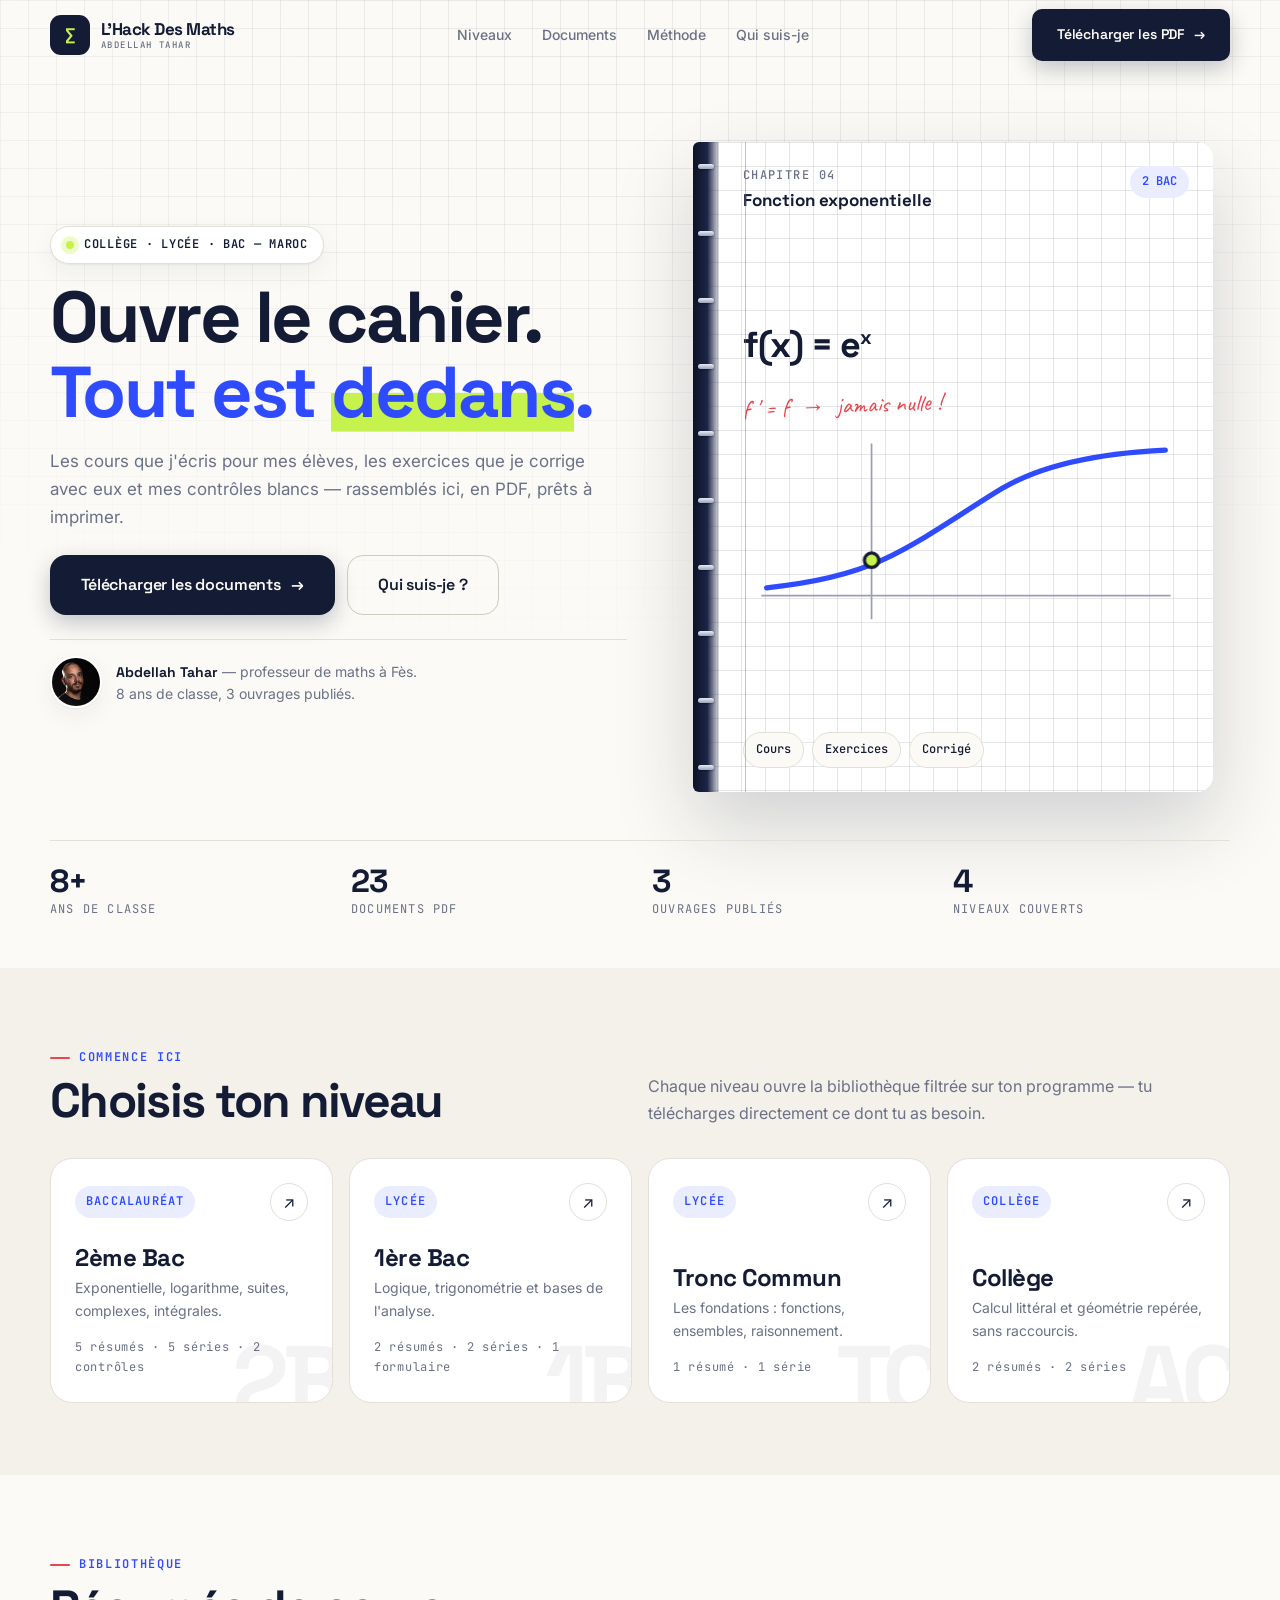
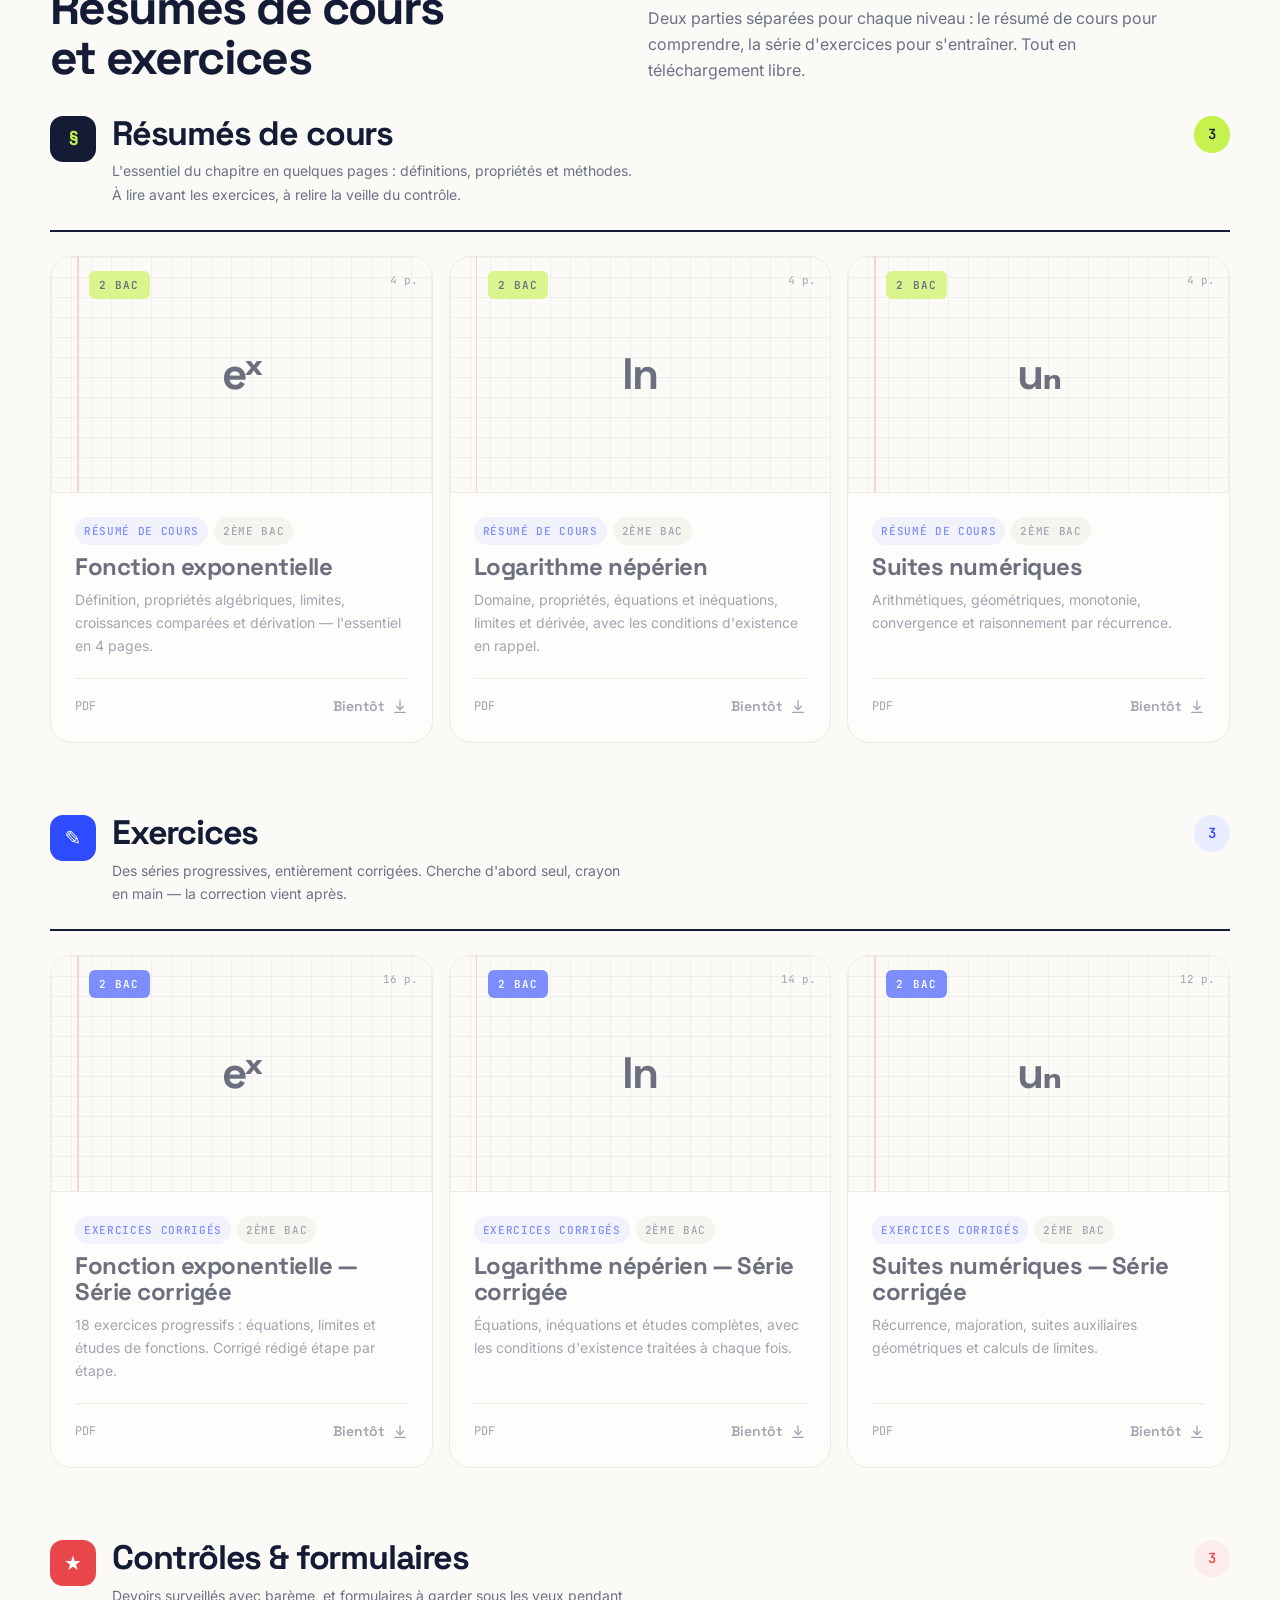
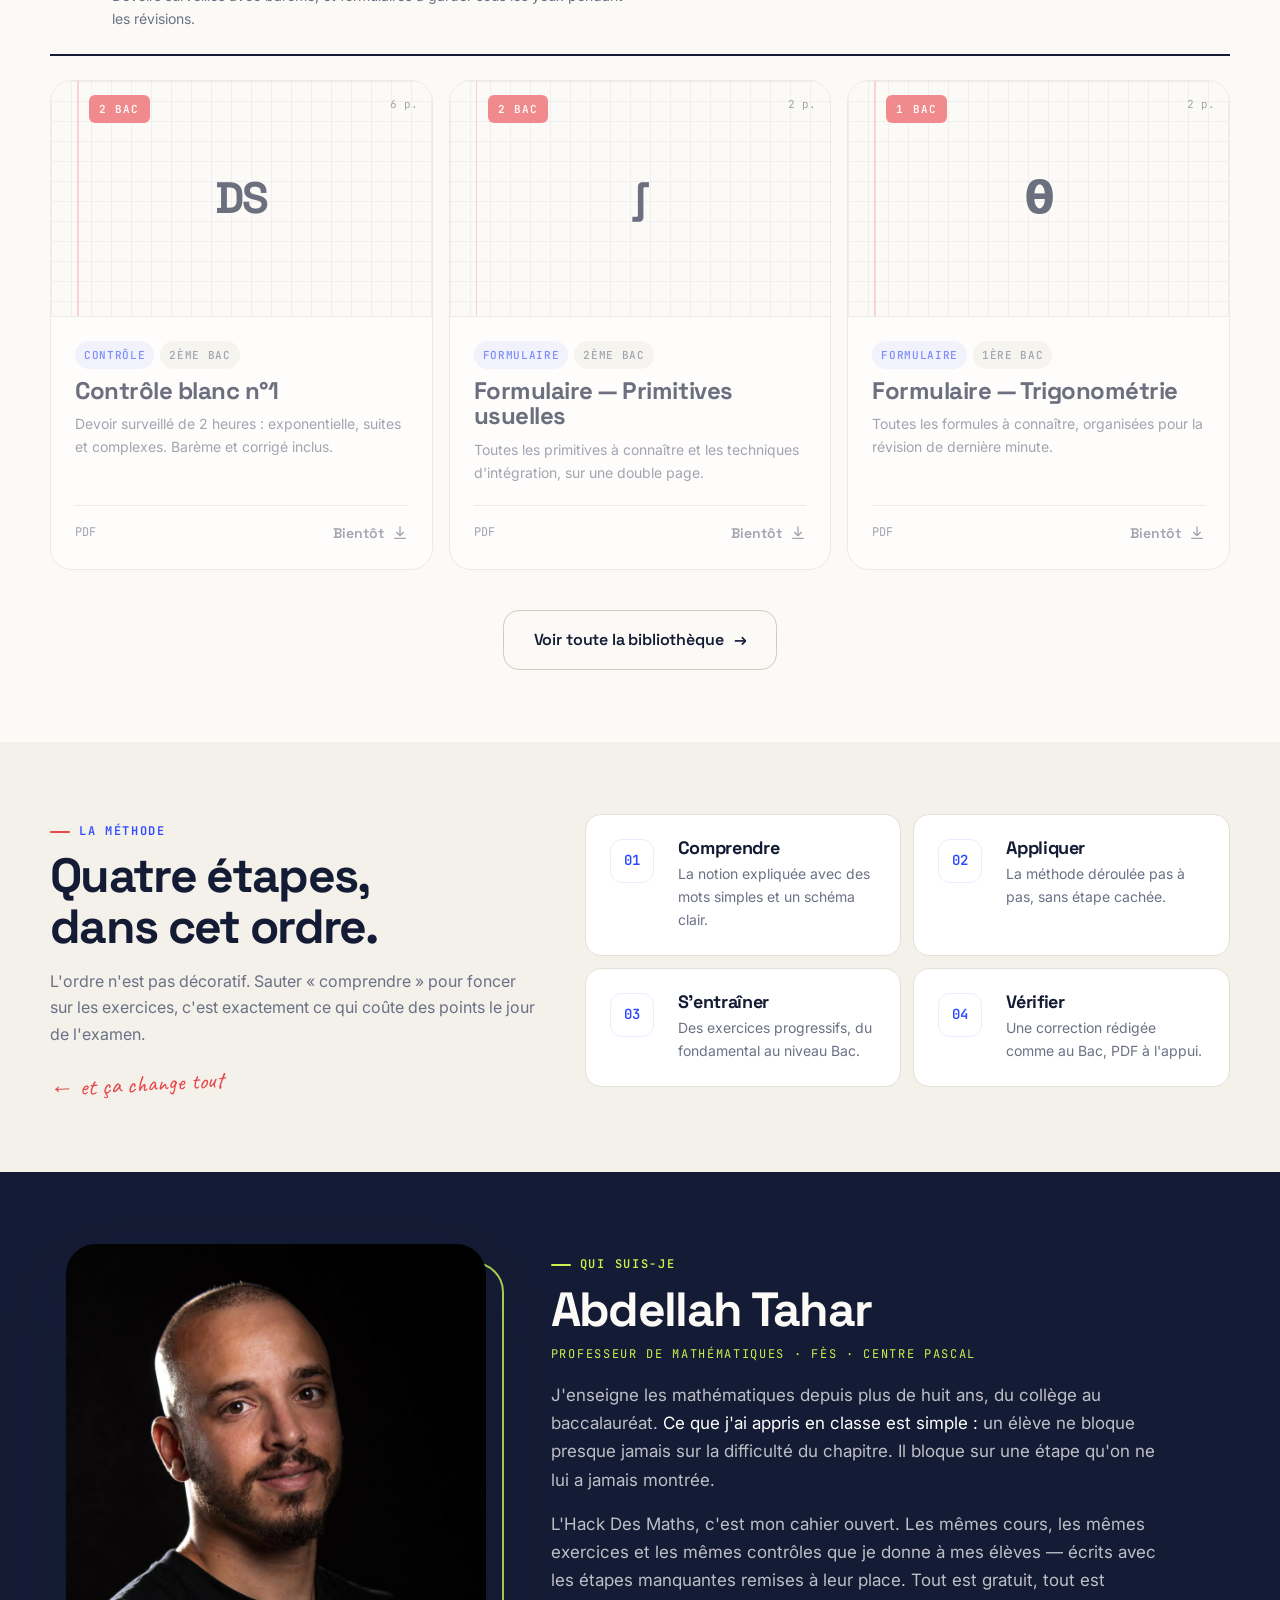
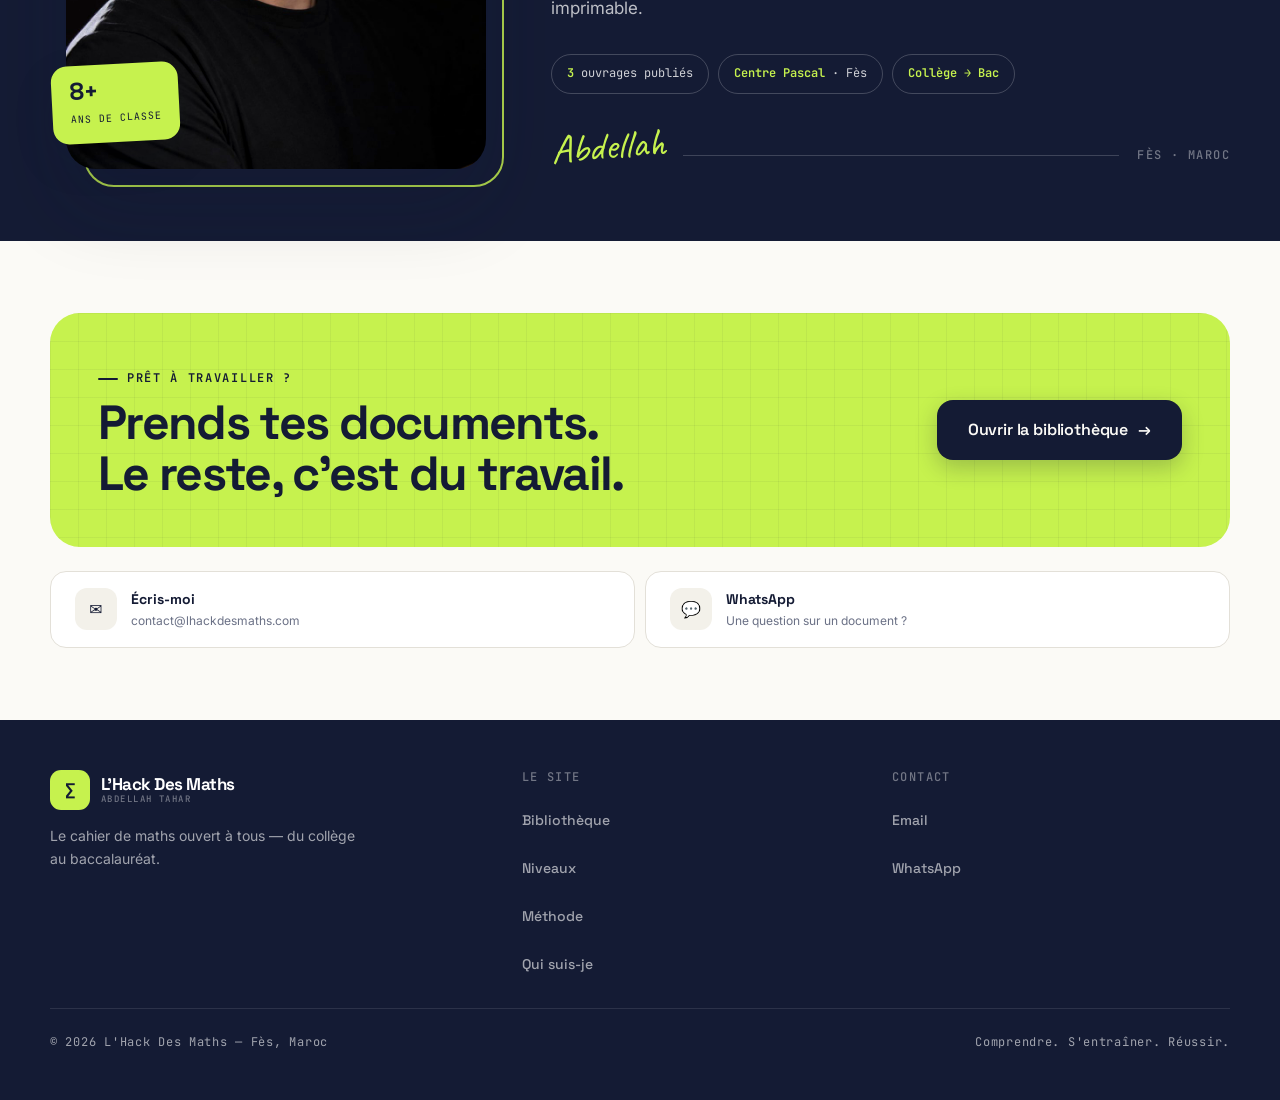
==== commit b8955b29: "Add files via upload" ====
--- a/index.html
+++ b/index.html
@@ -5,13 +5,13 @@
 <meta name="viewport" content="width=device-width, initial-scale=1">
 <meta name="theme-color" content="#141B34">
 <title>L'Hack Des Maths — Le cahier de maths d'Abdellah Tahar</title>
-<meta name="description" content="Cours, exercices corrigés et contrôles de mathématiques en PDF, du collège au baccalauréat. Par Abdellah Tahar, enseignant de mathématiques à Fès.">
-<link rel="canonical" href="https://abdellahtahar.com/">
+<meta name="description" content="Cours, exercices corrigés et contrôles de mathématiques en PDF, du collège au baccalauréat. Par Abdellah Tahar, professeur de mathématiques à Fès.">
+<link rel="canonical" href="https://lhackdesmaths.com/">
 <meta property="og:type" content="website">
 <meta property="og:locale" content="fr_MA">
 <meta property="og:title" content="L'Hack Des Maths — Le cahier de maths d'Abdellah Tahar">
 <meta property="og:description" content="Cours, exercices corrigés et contrôles en PDF, du collège au bac. Téléchargement libre.">
-<meta property="og:image" content="https://abdellahtahar.com/assets/prof-carre.jpg">
+<meta property="og:image" content="https://lhackdesmaths.com/assets/prof-carre.jpg">
 <meta name="twitter:card" content="summary_large_image">
 <link rel="icon" href="favicon.svg" type="image/svg+xml">
 <link rel="manifest" href="site.webmanifest">
@@ -24,11 +24,11 @@
   "@context":"https://schema.org",
   "@type":"Person",
   "name":"Abdellah Tahar",
-  "jobTitle":"enseignant de mathématiques",
-  "image":"https://abdellahtahar.com/assets/prof-carre.jpg",
-  "worksFor":{"@type":"Organization","name":""},
+  "jobTitle":"Professeur de mathématiques",
+  "image":"https://lhackdesmaths.com/assets/prof-carre.jpg",
+  "worksFor":{"@type":"Organization","name":"Centre Pascal"},
   "address":{"@type":"PostalAddress","addressLocality":"Fès","addressCountry":"MA"},
-  "url":"https://abdellahtahar.com/"
+  "url":"https://lhackdesmaths.com/"
 }
 </script>
 </head>
@@ -94,7 +94,7 @@
 
         <div class="heros-preuve">
           <img class="mini-photo" src="assets/prof-carre.jpg" alt="Abdellah Tahar" width="640" height="640" loading="eager">
-          <p><strong>Abdellah Tahar</strong> — enseignant de maths à Fès.<br>
+          <p><strong>Abdellah Tahar</strong> — professeur de maths à Fès.<br>
              8 ans de classe, 3 ouvrages publiés.</p>
         </div>
       </div>
@@ -166,7 +166,7 @@
 
     <div class="zone chiffres rev">
       <div><strong data-compte="8" data-suffixe="+">8+</strong><span>ans de classe</span></div>
-      <div><strong data-compte="14">14</strong><span>documents PDF</span></div>
+      <div><strong data-compte="23">23</strong><span>documents PDF</span></div>
       <div><strong data-compte="3">3</strong><span>ouvrages publiés</span></div>
       <div><strong data-compte="4">4</strong><span>niveaux couverts</span></div>
     </div>
@@ -184,32 +184,32 @@
       </div>
 
       <div class="niveaux">
-        <a class="niveau rev" href="bibliotheque.html?niveau=2bac" data-sigle="2B">
+        <a class="niveau rev" href="bibliotheque.html?niveau=2bac#resumes" data-sigle="2B">
           <div class="niveau-haut"><span class="niveau-tag">Baccalauréat</span><span class="rond" aria-hidden="true">↗</span></div>
           <h3>2ème Bac</h3>
           <p>Exponentielle, logarithme, suites, complexes, intégrales.</p>
-          <div class="niveau-meta">8 documents</div>
-        </a>
-
-        <a class="niveau rev rev-1" href="bibliotheque.html?niveau=1bac" data-sigle="1B">
+          <div class="niveau-meta">5 résumés · 5 séries · 2 contrôles</div>
+        </a>
+
+        <a class="niveau rev rev-1" href="bibliotheque.html?niveau=1bac#resumes" data-sigle="1B">
           <div class="niveau-haut"><span class="niveau-tag">Lycée</span><span class="rond" aria-hidden="true">↗</span></div>
           <h3>1ère Bac</h3>
           <p>Logique, trigonométrie et bases de l'analyse.</p>
-          <div class="niveau-meta">3 documents</div>
-        </a>
-
-        <a class="niveau rev rev-2" href="bibliotheque.html?niveau=tc" data-sigle="TC">
+          <div class="niveau-meta">2 résumés · 2 séries · 1 formulaire</div>
+        </a>
+
+        <a class="niveau rev rev-2" href="bibliotheque.html?niveau=tc#resumes" data-sigle="TC">
           <div class="niveau-haut"><span class="niveau-tag">Lycée</span><span class="rond" aria-hidden="true">↗</span></div>
           <h3>Tronc Commun</h3>
           <p>Les fondations : fonctions, ensembles, raisonnement.</p>
-          <div class="niveau-meta">1 document</div>
-        </a>
-
-        <a class="niveau rev rev-3" href="bibliotheque.html?niveau=college" data-sigle="AC">
+          <div class="niveau-meta">1 résumé · 1 série</div>
+        </a>
+
+        <a class="niveau rev rev-3" href="bibliotheque.html?niveau=college#resumes" data-sigle="AC">
           <div class="niveau-haut"><span class="niveau-tag">Collège</span><span class="rond" aria-hidden="true">↗</span></div>
           <h3>Collège</h3>
           <p>Calcul littéral et géométrie repérée, sans raccourcis.</p>
-          <div class="niveau-meta">2 documents</div>
+          <div class="niveau-meta">2 résumés · 2 séries</div>
         </a>
       </div>
     </div>
@@ -221,12 +221,12 @@
       <div class="sect-tete rev">
         <div>
           <span class="tag">Bibliothèque</span>
-          <h2>Les derniers documents</h2>
-        </div>
-        <p>Tout est en téléchargement libre. Pas de compte à créer, pas d'inscription — tu cliques, tu imprimes, tu travailles.</p>
-      </div>
-
-      <div class="fiches" id="fiches" data-limite="6"></div>
+          <h2>Résumés de cours<br>et exercices</h2>
+        </div>
+        <p>Deux parties séparées pour chaque niveau : le résumé de cours pour comprendre, la série d'exercices pour s'entraîner. Tout en téléchargement libre.</p>
+      </div>
+
+      <div class="parties" id="parties" data-limite="3"></div>
 
       <div class="rien" id="rien" hidden>
         <span class="signe" aria-hidden="true">∅</span>
@@ -268,14 +268,14 @@
   <section class="sect sect-encre" id="moi">
     <div class="zone moi">
       <div class="moi-photo rev">
-        <img src="assets/prof.jpg" alt="Portrait d'Abdellah Tahar, enseignant de mathématiques" width="960" height="1200" loading="lazy">
+        <img src="assets/prof.jpg" alt="Portrait d'Abdellah Tahar, professeur de mathématiques" width="960" height="1200" loading="lazy">
         <div class="moi-vignette"><b>8+</b><small>ans de classe</small></div>
       </div>
 
       <div class="moi-txt rev rev-1">
         <span class="tag tag-clair">Qui suis-je</span>
         <h2>Abdellah Tahar</h2>
-        <span class="moi-role">enseignant de mathématiques</span>
+        <span class="moi-role">Professeur de mathématiques · Fès · Centre Pascal</span>
 
         <p>
           J'enseigne les mathématiques depuis plus de huit ans, du collège au baccalauréat.
@@ -291,6 +291,7 @@
 
         <div class="moi-faits">
           <span><b>3</b> ouvrages publiés</span>
+          <span><b>Centre Pascal</b> · Fès</span>
           <span><b>Collège → Bac</b></span>
         </div>
 
@@ -315,11 +316,11 @@
       </div>
 
       <div class="contacts">
-        <a class="contact rev" href="mailto:contact@abdellahtahar.com">
+        <a class="contact rev" href="mailto:contact@lhackdesmaths.com">
           <i aria-hidden="true">✉</i>
-          <span><strong>Écris-moi</strong><small>profabdellahtahar@gmail.com</small></span>
-        </a>
-        <a class="contact rev rev-1" href="https://wa.me/212664905542" target="_blank" rel="noopener">
+          <span><strong>Écris-moi</strong><small>contact@lhackdesmaths.com</small></span>
+        </a>
+        <a class="contact rev rev-1" href="https://wa.me/212600000000" target="_blank" rel="noopener">
           <i aria-hidden="true">💬</i>
           <span><strong>WhatsApp</strong><small>Une question sur un document ?</small></span>
         </a>
@@ -352,7 +353,7 @@
       <div>
         <span class="etiq" style="color:rgba(255,255,255,.4);margin-bottom:14px">Contact</span>
         <nav class="pied-liens" style="flex-direction:column;gap:10px" aria-label="Contact">
-          <a href="mailto:contact@abdellahtahar.com">Email</a>
+          <a href="mailto:contact@lhackdesmaths.com">Email</a>
           <a href="https://wa.me/212600000000" target="_blank" rel="noopener">WhatsApp</a>
         </nav>
       </div>
--- a/css/style.css
+++ b/css/style.css
@@ -63,11 +63,11 @@
 /* ───── 2. BASE ───── */
 *,*::before,*::after{box-sizing:border-box}
 [hidden]{display:none!important}
-html{scroll-behavior:smooth;scroll-padding-top:calc(var(--entete) + 20px);-webkit-text-size-adjust:100%}
+html{scroll-behavior:smooth;scroll-padding-top:calc(var(--entete) + 20px);-webkit-text-size-adjust:100%;overflow-x:clip}
 body{
   margin:0;background:var(--papier);color:var(--encre);
   font-family:var(--corps);font-size:var(--t-md);line-height:1.65;
-  -webkit-font-smoothing:antialiased;overflow-x:hidden;
+  -webkit-font-smoothing:antialiased;overflow-x:clip;width:100%;
 }
 h1,h2,h3,h4{font-family:var(--titre);margin:0;line-height:1.05;letter-spacing:-.035em;font-weight:700}
 h1{font-size:var(--t-h1)}
@@ -150,7 +150,7 @@
 .entete.colle{background:rgba(251,250,246,.86);backdrop-filter:blur(20px) saturate(140%);box-shadow:0 1px 0 var(--trait)}
 .entete-in{min-height:var(--entete);display:flex;align-items:center;justify-content:space-between;gap:16px}
 
-.logo{display:inline-flex;align-items:center;gap:11px}
+.logo{display:inline-flex;align-items:center;gap:11px;min-height:44px}
 .logo-signe{
   width:40px;height:40px;flex:0 0 auto;border-radius:11px;background:var(--encre);color:var(--lime);
   display:grid;place-items:center;font-family:var(--titre);font-size:1.05rem;font-weight:700;
@@ -207,6 +207,8 @@
 
 /* ── Le cahier qui s'ouvre ── */
 .cahier-scene{perspective:2200px;max-width:520px;width:100%;margin-inline:auto;position:relative}
+.cahier{overflow:visible}
+@media(max-width:759px){.cahier-scene{overflow-x:clip;padding-block:4px}}
 .cahier{
   position:relative;aspect-ratio:4/5;border-radius:6px var(--r-md) var(--r-md) 6px;
   transform-style:preserve-3d;box-shadow:var(--ombre-3);
@@ -433,6 +435,50 @@
 .rien .signe{font-family:var(--titre);font-size:3rem;color:var(--cobalt)}
 .rien p{color:var(--graphite);font-size:var(--t-sm);max-width:38ch}
 
+/* ───── 7bis. PARTIES (Résumés / Exercices) ───── */
+.raccourcis{display:flex;flex-wrap:wrap;gap:8px;margin-bottom:var(--e5)}
+.raccourcis a{
+  display:inline-flex;align-items:center;gap:9px;padding:11px 16px;border-radius:999px;
+  background:var(--carte);border:1.5px solid var(--trait);font-family:var(--titre);
+  font-weight:600;font-size:var(--t-sm);transition:var(--tempo);
+}
+.raccourcis a:hover{border-color:var(--encre);transform:translateY(-2px)}
+.raccourcis b{
+  font-family:var(--mono);font-size:var(--t-xs);font-weight:600;color:var(--cobalt);
+  background:var(--cobalt-voile);padding:3px 8px;border-radius:999px;
+}
+
+.parties{display:grid;gap:var(--e7)}
+.partie{scroll-margin-top:calc(var(--entete) + 20px)}
+.partie-tete{
+  position:relative;display:grid;grid-template-columns:auto 1fr auto;gap:var(--e3);
+  align-items:start;padding-bottom:var(--e4);margin-bottom:var(--e4);
+  border-bottom:2px solid var(--encre);
+}
+.partie-signe{
+  width:46px;height:46px;flex:0 0 auto;border-radius:13px;background:var(--encre);color:var(--lime);
+  display:grid;place-items:center;font-family:var(--titre);font-size:1.25rem;font-weight:700;
+}
+.partie-tete h2{font-size:clamp(1.5rem,1.2rem + 1.4vw,2.125rem)}
+.partie-tete p{color:var(--graphite);font-size:var(--t-sm);max-width:58ch;margin-top:8px}
+.partie-compte{
+  font-family:var(--mono);font-size:var(--t-sm);font-weight:600;color:var(--encre);
+  background:var(--lime);padding:7px 14px;border-radius:999px;white-space:nowrap;
+}
+/* la partie Exercices se distingue au premier coup d'œil */
+#exercices .partie-signe{background:var(--cobalt);color:#fff}
+#exercices .partie-compte{background:var(--cobalt-voile);color:var(--cobalt)}
+#exercices .fiche-niveau{background:var(--cobalt);color:#fff}
+#controles .partie-signe{background:var(--rouge);color:#fff}
+#controles .partie-compte{background:var(--rouge-voile);color:var(--rouge)}
+#controles .fiche-niveau{background:var(--rouge);color:#fff}
+
+@media(max-width:759px){
+  .partie-tete{grid-template-columns:auto 1fr;row-gap:12px}
+  .partie-compte{grid-column:1 / -1;justify-self:start}
+  .partie-tete p{grid-column:1 / -1}
+}
+
 /* ───── 8. MÉTHODE ───── */
 .methode{display:grid;gap:var(--e6)}
 .pas-liste{display:grid;gap:var(--e2);counter-reset:pas}
@@ -452,16 +498,18 @@
 
 /* ───── 9. QUI SUIS-JE ───── */
 .moi{display:grid;gap:var(--e5);align-items:center}
-.moi-photo{position:relative;max-width:420px;width:100%;margin-inline:auto}
+.moi-photo{position:relative;max-width:340px;width:100%;margin-inline:auto}
+@media(min-width:760px){.moi-photo{max-width:420px}}
 .moi-photo img{
   width:100%;height:auto;aspect-ratio:4/5;object-fit:cover;object-position:center 12%;
   border-radius:var(--r-xl);display:block;position:relative;z-index:1;
   filter:saturate(1.04) contrast(1.03);box-shadow:var(--ombre-3);
 }
 .moi-photo::before{ /* cadre décalé */
-  content:"";position:absolute;inset:18px -18px -18px 18px;border:2px solid var(--lime);
+  content:"";position:absolute;inset:14px -10px -14px 14px;border:2px solid var(--lime);
   border-radius:var(--r-xl);z-index:0;opacity:.85;
 }
+@media(min-width:760px){.moi-photo::before{inset:18px -18px -18px 18px}}
 .moi-vignette{
   position:absolute;z-index:2;left:-14px;bottom:26px;background:var(--lime);color:var(--encre);
   padding:14px 18px;border-radius:var(--r-md);box-shadow:var(--ombre-2);transform:rotate(-3deg);
@@ -511,6 +559,7 @@
 .pied .logo-signe{background:var(--lime);color:var(--encre)}
 .pied p{font-size:var(--t-sm);margin-top:12px;max-width:36ch}
 .pied-liens{display:flex;flex-wrap:wrap;gap:20px;font-size:var(--t-sm);font-family:var(--titre);font-weight:500}
+.pied-liens a{display:inline-flex;align-items:center;min-height:38px}
 .pied-liens a:hover{color:var(--lime)}
 .pied-bas{font-family:var(--mono);font-size:var(--t-xs);letter-spacing:.06em;padding-top:var(--e4);border-top:1px solid rgba(255,255,255,.1);margin-top:var(--e4);display:flex;flex-wrap:wrap;gap:12px;justify-content:space-between}
 
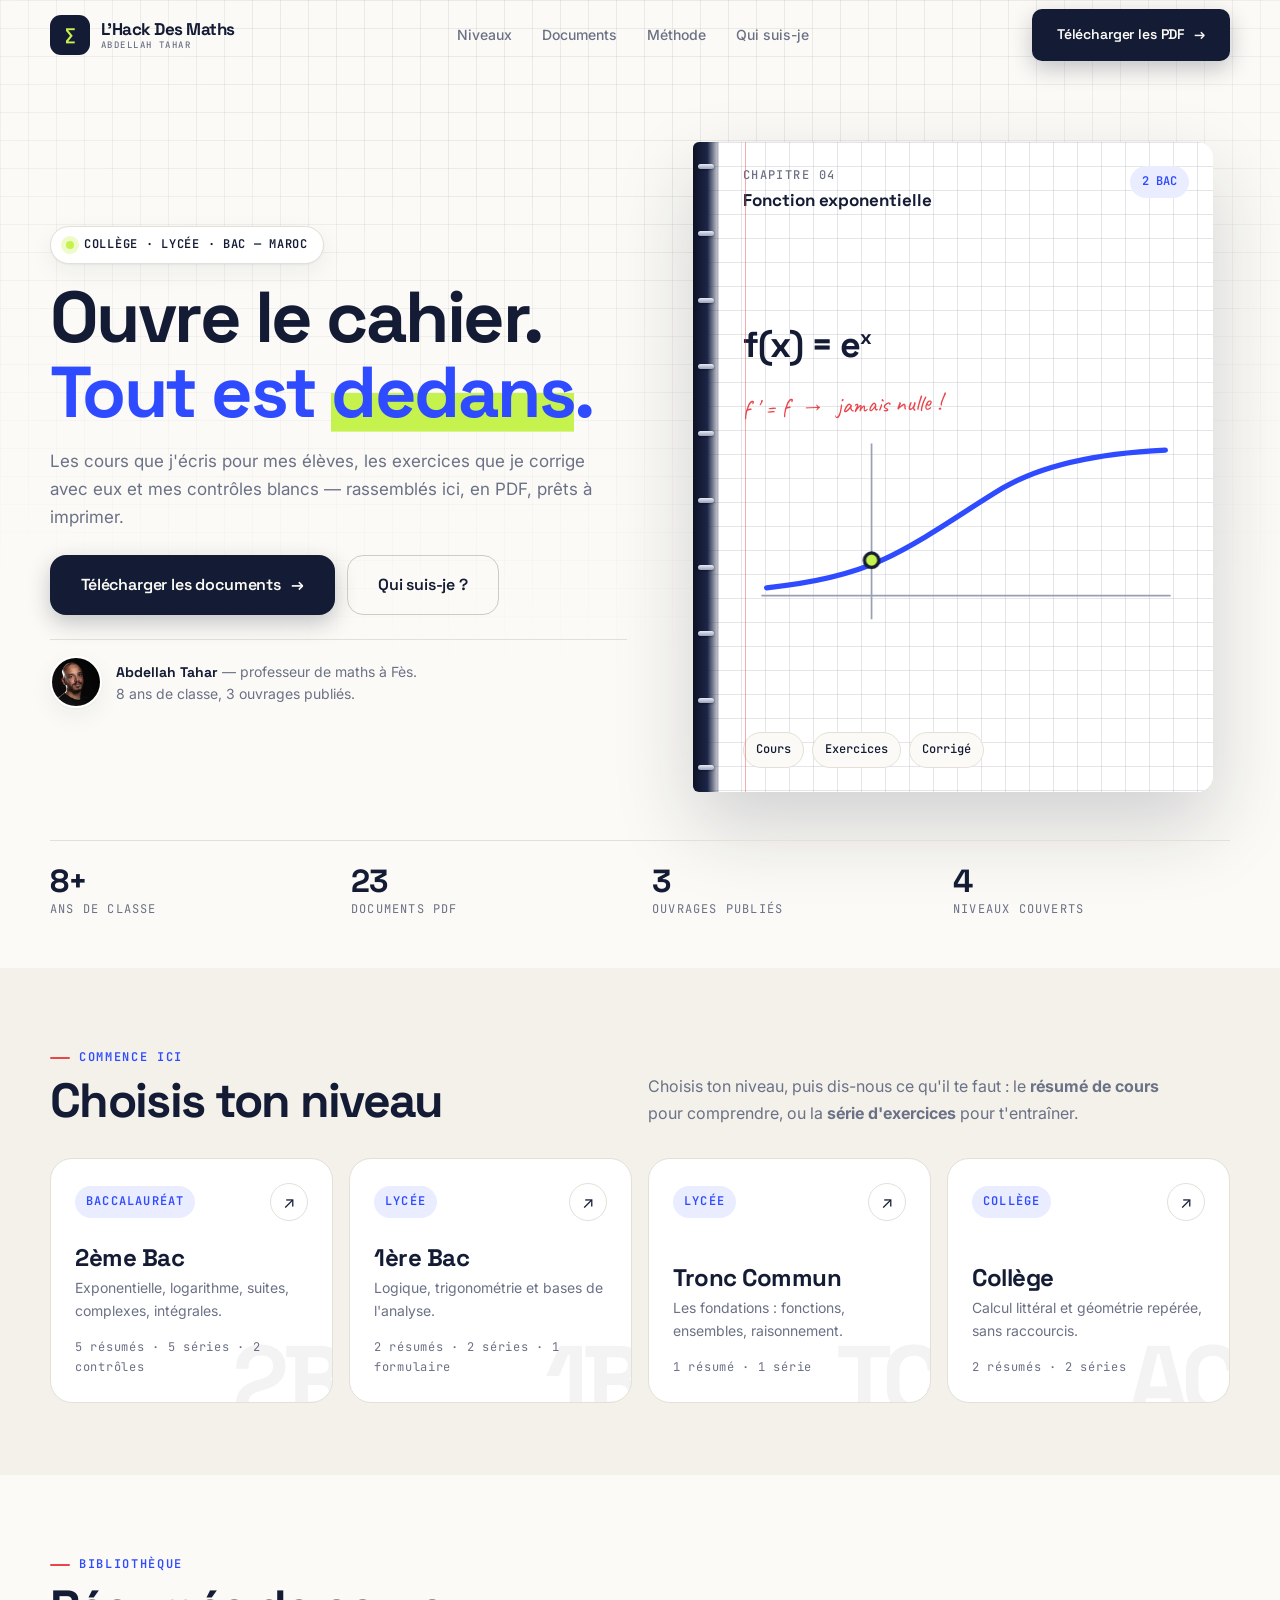
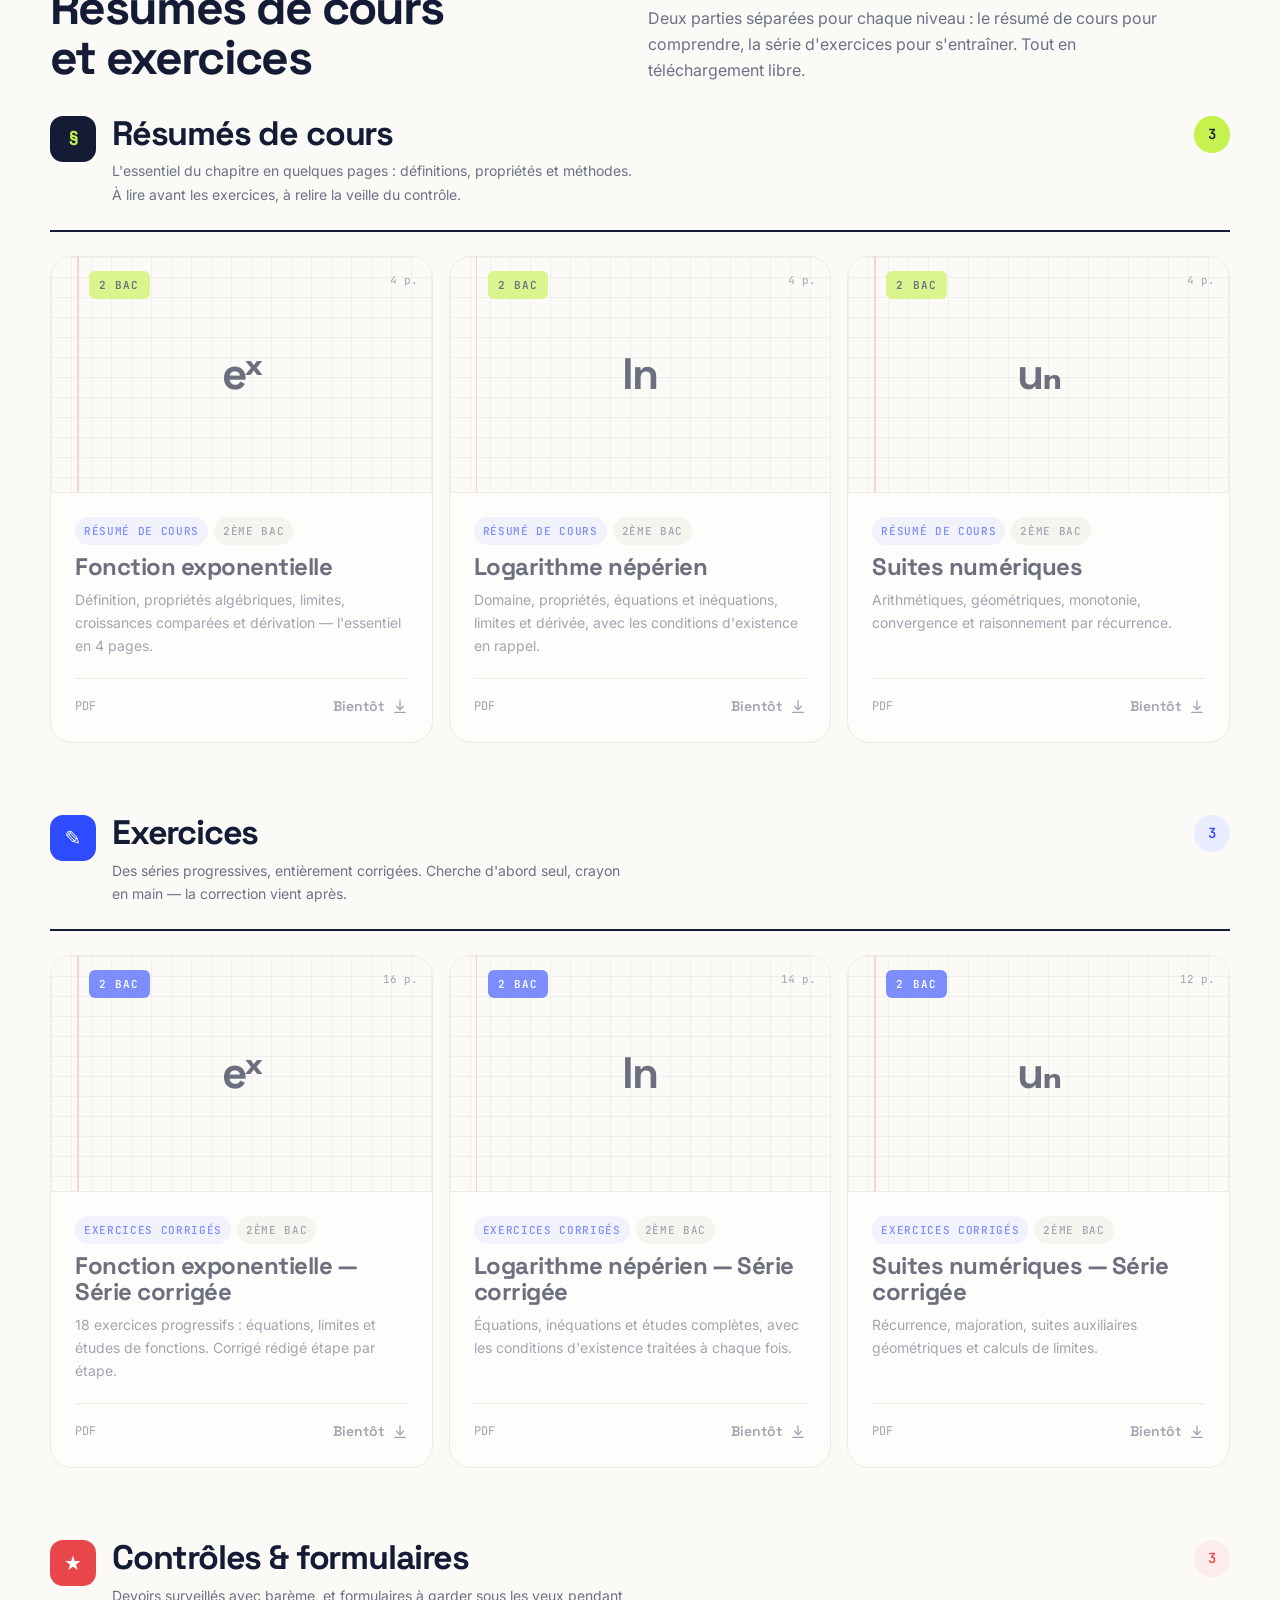
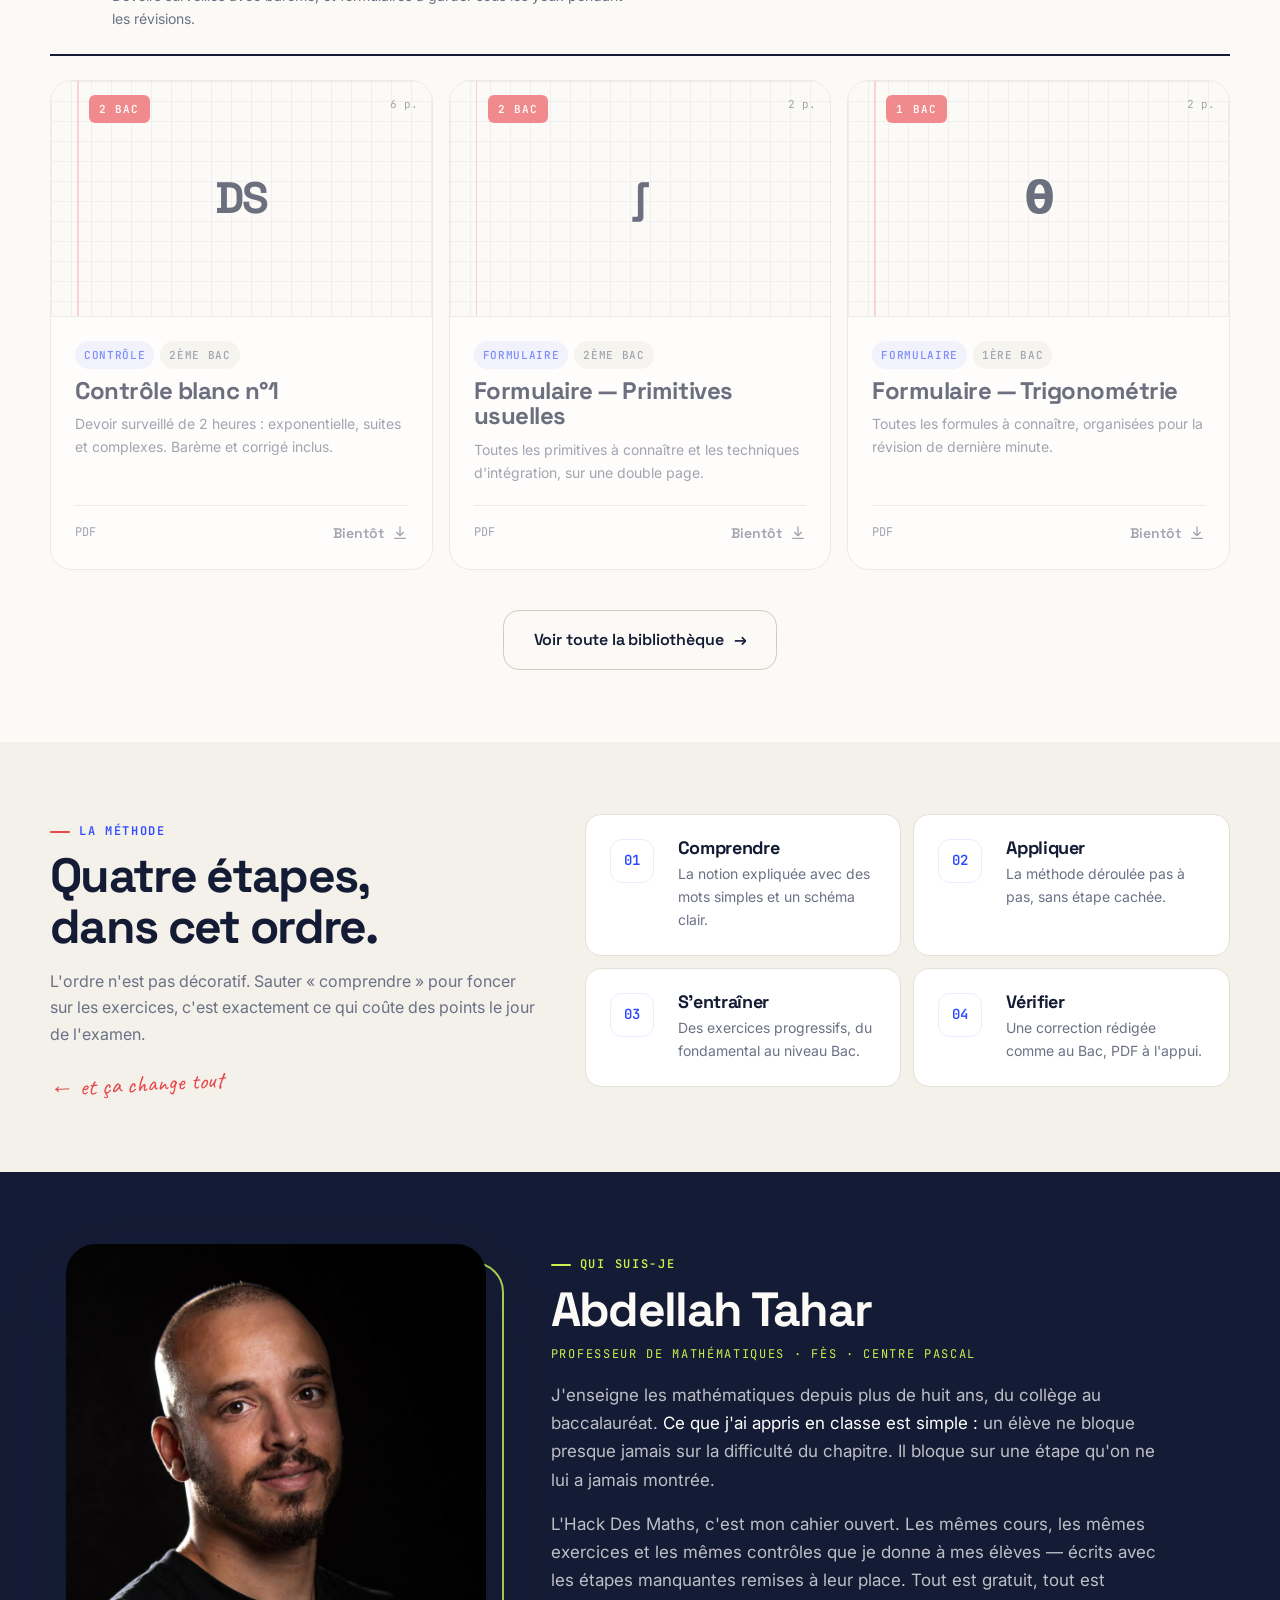
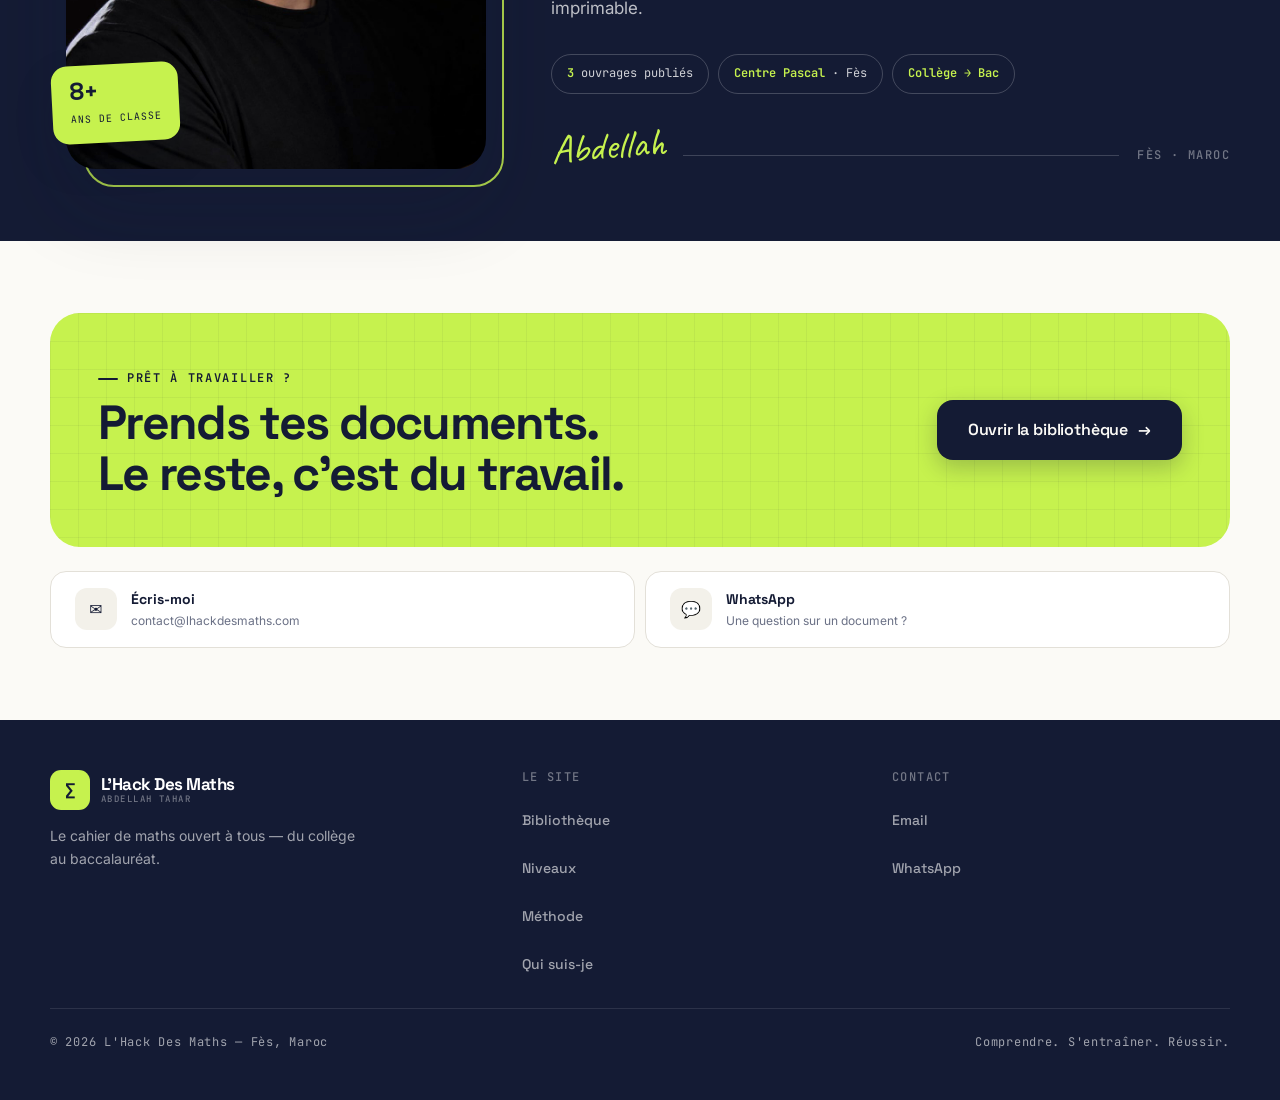
==== commit 397407c4: "Add files via upload" ====
--- a/index.html
+++ b/index.html
@@ -180,32 +180,32 @@
           <span class="tag">Commence ici</span>
           <h2>Choisis ton niveau</h2>
         </div>
-        <p>Chaque niveau ouvre la bibliothèque filtrée sur ton programme — tu télécharges directement ce dont tu as besoin.</p>
+        <p>Choisis ton niveau, puis dis-nous ce qu'il te faut : le <strong>résumé de cours</strong> pour comprendre, ou la <strong>série d'exercices</strong> pour t'entraîner.</p>
       </div>
 
       <div class="niveaux">
-        <a class="niveau rev" href="bibliotheque.html?niveau=2bac#resumes" data-sigle="2B">
+        <a class="niveau rev" href="niveau.html?n=2bac" data-sigle="2B">
           <div class="niveau-haut"><span class="niveau-tag">Baccalauréat</span><span class="rond" aria-hidden="true">↗</span></div>
           <h3>2ème Bac</h3>
           <p>Exponentielle, logarithme, suites, complexes, intégrales.</p>
           <div class="niveau-meta">5 résumés · 5 séries · 2 contrôles</div>
         </a>
 
-        <a class="niveau rev rev-1" href="bibliotheque.html?niveau=1bac#resumes" data-sigle="1B">
+        <a class="niveau rev rev-1" href="niveau.html?n=1bac" data-sigle="1B">
           <div class="niveau-haut"><span class="niveau-tag">Lycée</span><span class="rond" aria-hidden="true">↗</span></div>
           <h3>1ère Bac</h3>
           <p>Logique, trigonométrie et bases de l'analyse.</p>
           <div class="niveau-meta">2 résumés · 2 séries · 1 formulaire</div>
         </a>
 
-        <a class="niveau rev rev-2" href="bibliotheque.html?niveau=tc#resumes" data-sigle="TC">
+        <a class="niveau rev rev-2" href="niveau.html?n=tc" data-sigle="TC">
           <div class="niveau-haut"><span class="niveau-tag">Lycée</span><span class="rond" aria-hidden="true">↗</span></div>
           <h3>Tronc Commun</h3>
           <p>Les fondations : fonctions, ensembles, raisonnement.</p>
           <div class="niveau-meta">1 résumé · 1 série</div>
         </a>
 
-        <a class="niveau rev rev-3" href="bibliotheque.html?niveau=college#resumes" data-sigle="AC">
+        <a class="niveau rev rev-3" href="niveau.html?n=college" data-sigle="AC">
           <div class="niveau-haut"><span class="niveau-tag">Collège</span><span class="rond" aria-hidden="true">↗</span></div>
           <h3>Collège</h3>
           <p>Calcul littéral et géométrie repérée, sans raccourcis.</p>
--- a/css/style.css
+++ b/css/style.css
@@ -479,6 +479,93 @@
   .partie-tete p{grid-column:1 / -1}
 }
 
+/* ───── 7ter. ÉCRAN DE CHOIX (page niveau) ───── */
+.fil-simple{
+  display:flex;flex-wrap:wrap;gap:8px;align-items:center;margin-bottom:var(--e4);
+  font-family:var(--mono);font-size:var(--t-xs);color:var(--graphite);
+}
+.fil-simple a:hover{color:var(--cobalt)}
+.fil-simple span[aria-hidden]{opacity:.5}
+
+.choix{display:grid;gap:var(--e3);margin-top:var(--e5)}
+.carte-choix{
+  position:relative;overflow:hidden;display:flex;flex-direction:column;
+  background:var(--carte);border:1.5px solid var(--trait);border-radius:var(--r-xl);
+  padding:var(--e5) var(--e4) var(--e4);
+  transition:transform var(--tempo),box-shadow var(--tempo),border-color var(--tempo);
+}
+.carte-choix::before{
+  content:"";position:absolute;inset:0;background-image:var(--quadrillage);
+  background-size:var(--carreau) var(--carreau);opacity:.6;pointer-events:none;
+}
+.carte-choix::after{ /* trait de marge */
+  content:"";position:absolute;left:26px;top:0;bottom:0;width:1.5px;background:rgba(232,70,75,.28);
+}
+.carte-choix>*{position:relative}
+.carte-choix:hover{transform:translateY(-6px);box-shadow:var(--ombre-2);border-color:var(--encre)}
+
+.choix-signe{
+  width:58px;height:58px;border-radius:16px;display:grid;place-items:center;
+  background:var(--encre);color:var(--lime);font-family:var(--titre);font-size:1.5rem;font-weight:700;
+  transition:transform var(--tempo);
+}
+.carte-choix:hover .choix-signe{transform:rotate(-8deg) scale(1.05)}
+.choix-nb{
+  position:absolute;right:0;top:4px;font-family:var(--mono);font-size:var(--t-xs);font-weight:600;
+  color:var(--encre);background:var(--lime);padding:7px 13px;border-radius:999px;
+}
+.carte-choix h2{font-size:clamp(1.5rem,1.2rem + 1.4vw,2rem);margin-top:var(--e3)}
+.carte-choix p{color:var(--graphite);font-size:var(--t-sm);margin-top:10px;max-width:46ch}
+
+.choix-apercu{display:flex;flex-wrap:wrap;gap:7px;margin-top:var(--e4);margin-bottom:var(--e4)}
+.choix-apercu span{
+  font-family:var(--mono);font-size:.6875rem;color:var(--graphite);background:var(--papier-2);
+  border:1px solid var(--trait);padding:6px 11px;border-radius:999px;
+}
+.choix-apercu .plus{background:var(--encre);color:var(--papier);border-color:var(--encre)}
+
+.choix-aller{
+  display:inline-flex;align-items:center;gap:10px;margin-top:auto;padding-top:var(--e3);
+  border-top:1px solid var(--trait);font-family:var(--titre);font-weight:600;color:var(--cobalt);
+  font-size:var(--t-sm);
+}
+.choix-aller svg{width:17px;height:17px;transition:transform var(--tempo)}
+.carte-choix:hover .choix-aller svg{transform:translateX(5px)}
+
+/* chaque partie garde sa couleur */
+#c-exercices .choix-signe{background:var(--cobalt);color:#fff}
+#c-exercices .choix-nb{background:var(--cobalt-voile);color:var(--cobalt)}
+#c-controles .choix-signe{background:var(--rouge);color:#fff}
+#c-controles .choix-nb{background:var(--rouge-voile);color:var(--rouge)}
+
+.choix-pied{margin-top:var(--e5)}
+
+.autres-niveaux{display:flex;flex-wrap:wrap;gap:9px}
+.autres-niveaux a{
+  display:inline-flex;align-items:center;gap:10px;min-height:46px;padding:0 18px;border-radius:999px;
+  background:var(--carte);border:1.5px solid var(--trait);font-family:var(--titre);
+  font-weight:600;font-size:var(--t-sm);transition:var(--tempo);
+}
+.autres-niveaux a:hover{border-color:var(--encre);transform:translateY(-2px)}
+.autres-niveaux a.ici{background:var(--encre);color:var(--papier);border-color:var(--encre)}
+.autres-niveaux b{
+  font-family:var(--mono);font-size:var(--t-xs);font-weight:600;color:var(--cobalt);
+  background:var(--cobalt-voile);padding:3px 8px;border-radius:999px;
+}
+.autres-niveaux a.ici b{background:rgba(255,255,255,.16);color:var(--lime)}
+
+/* onglets de partie dans la bibliothèque */
+.onglets-partie{margin-top:var(--e3);width:100%}
+.onglets-partie button[aria-selected="true"]{background:var(--cobalt);color:#fff}
+
+@media(min-width:760px){
+  .choix{grid-template-columns:1fr 1fr}
+  .carte-choix{padding:var(--e5)}
+}
+@media(min-width:1100px){
+  .choix{grid-template-columns:repeat(3,1fr)}
+}
+
 /* ───── 8. MÉTHODE ───── */
 .methode{display:grid;gap:var(--e6)}
 .pas-liste{display:grid;gap:var(--e2);counter-reset:pas}
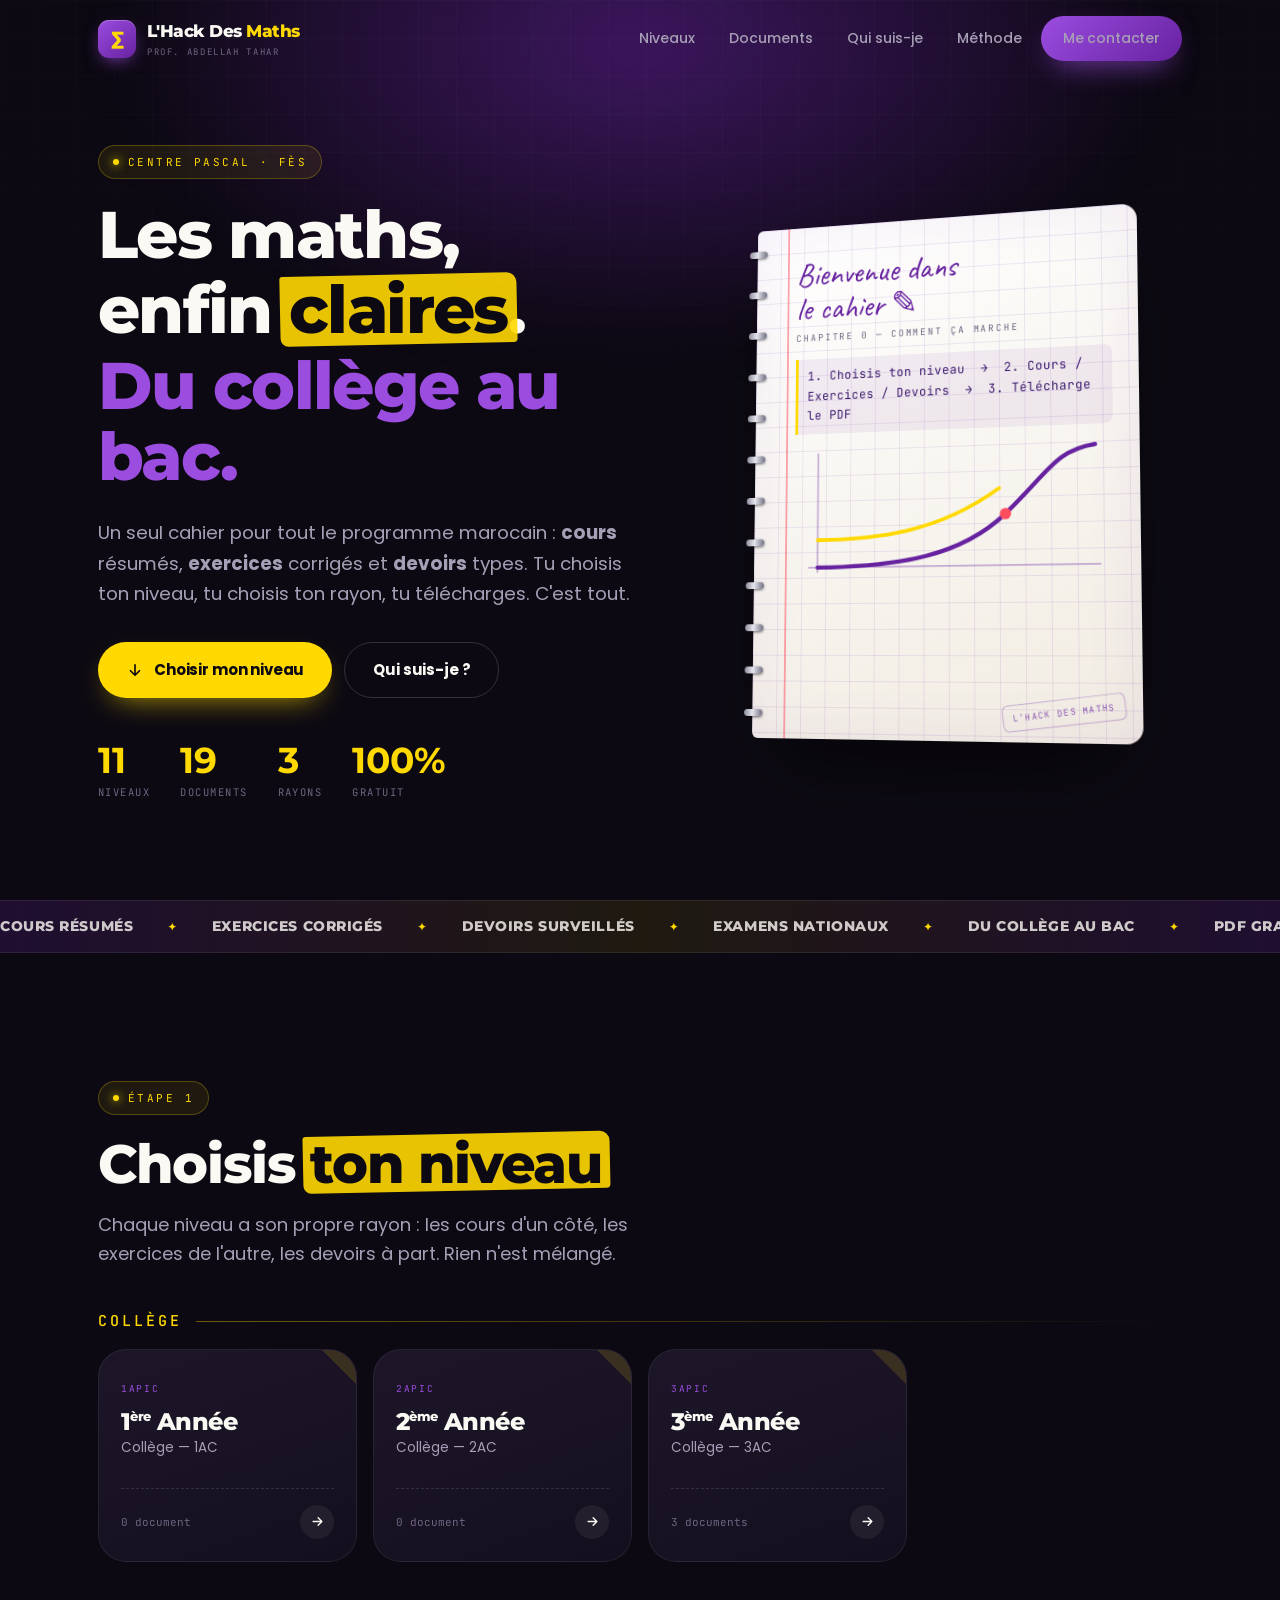
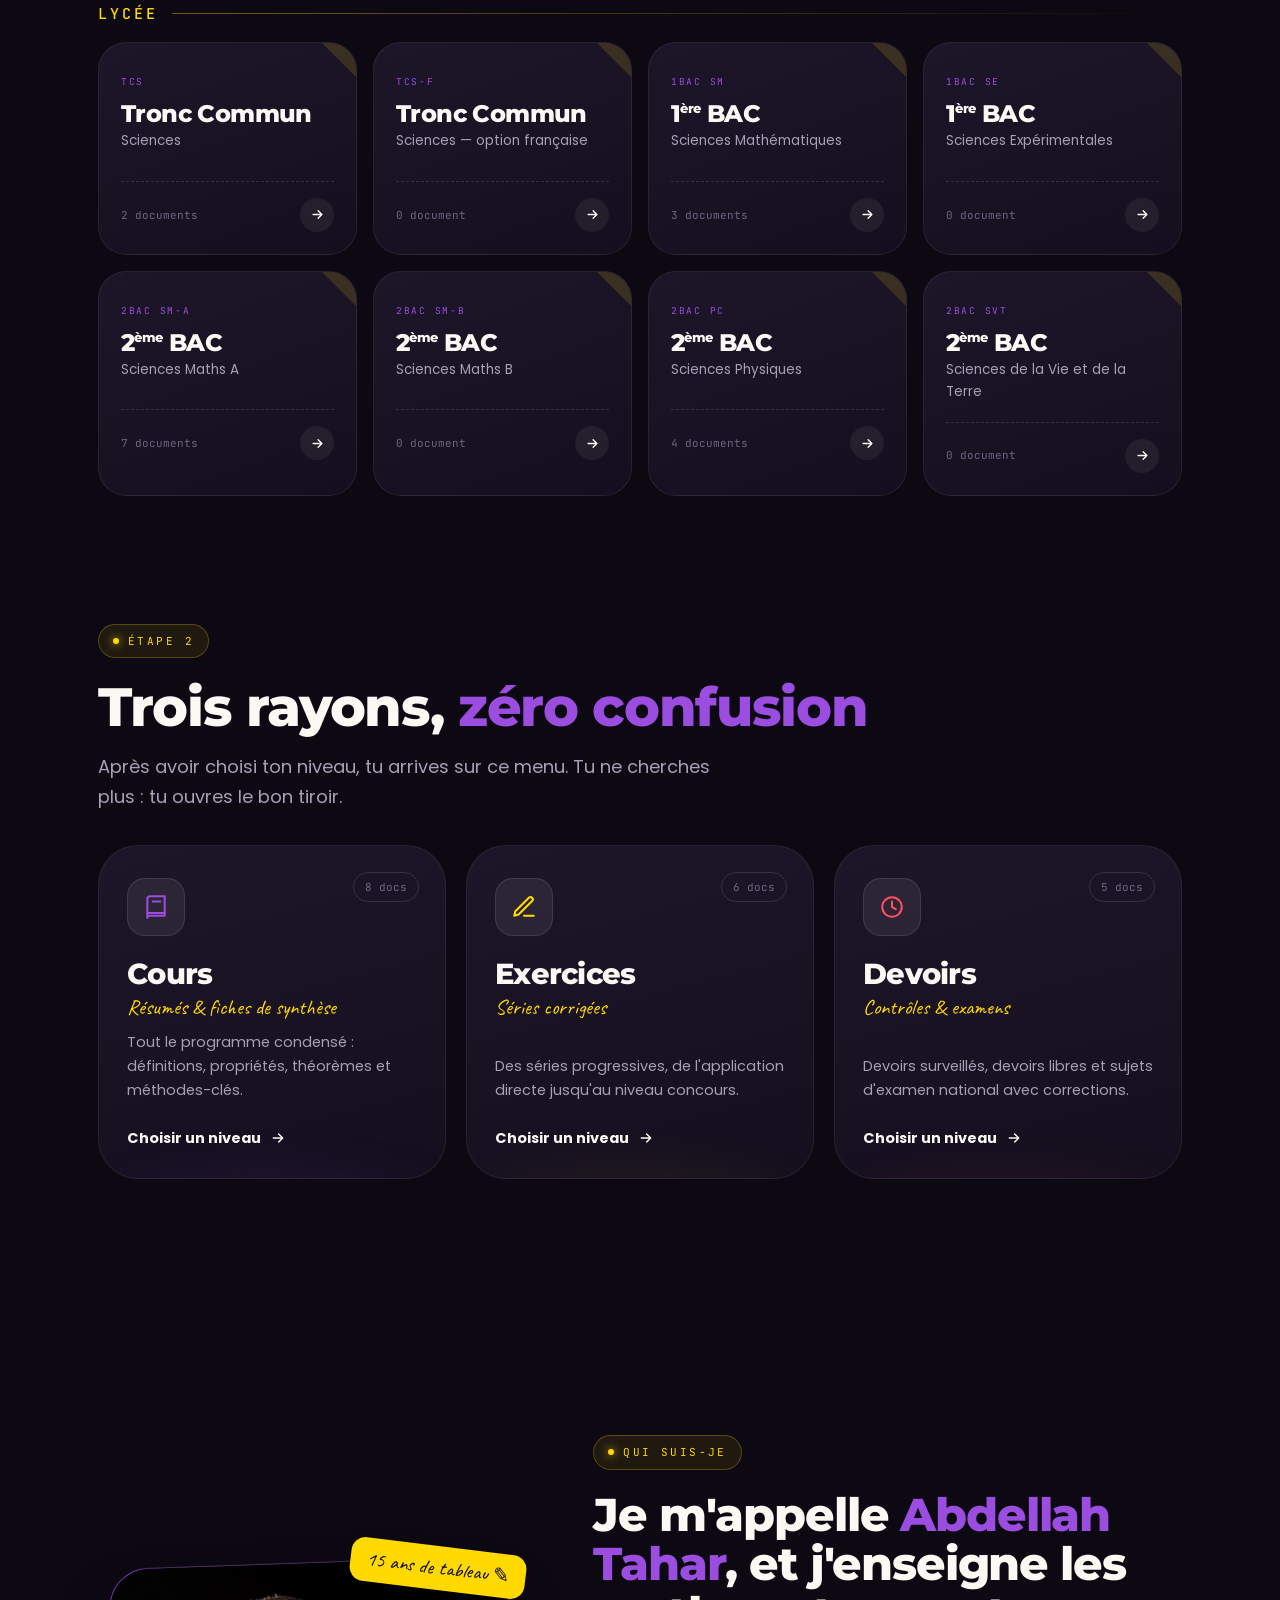
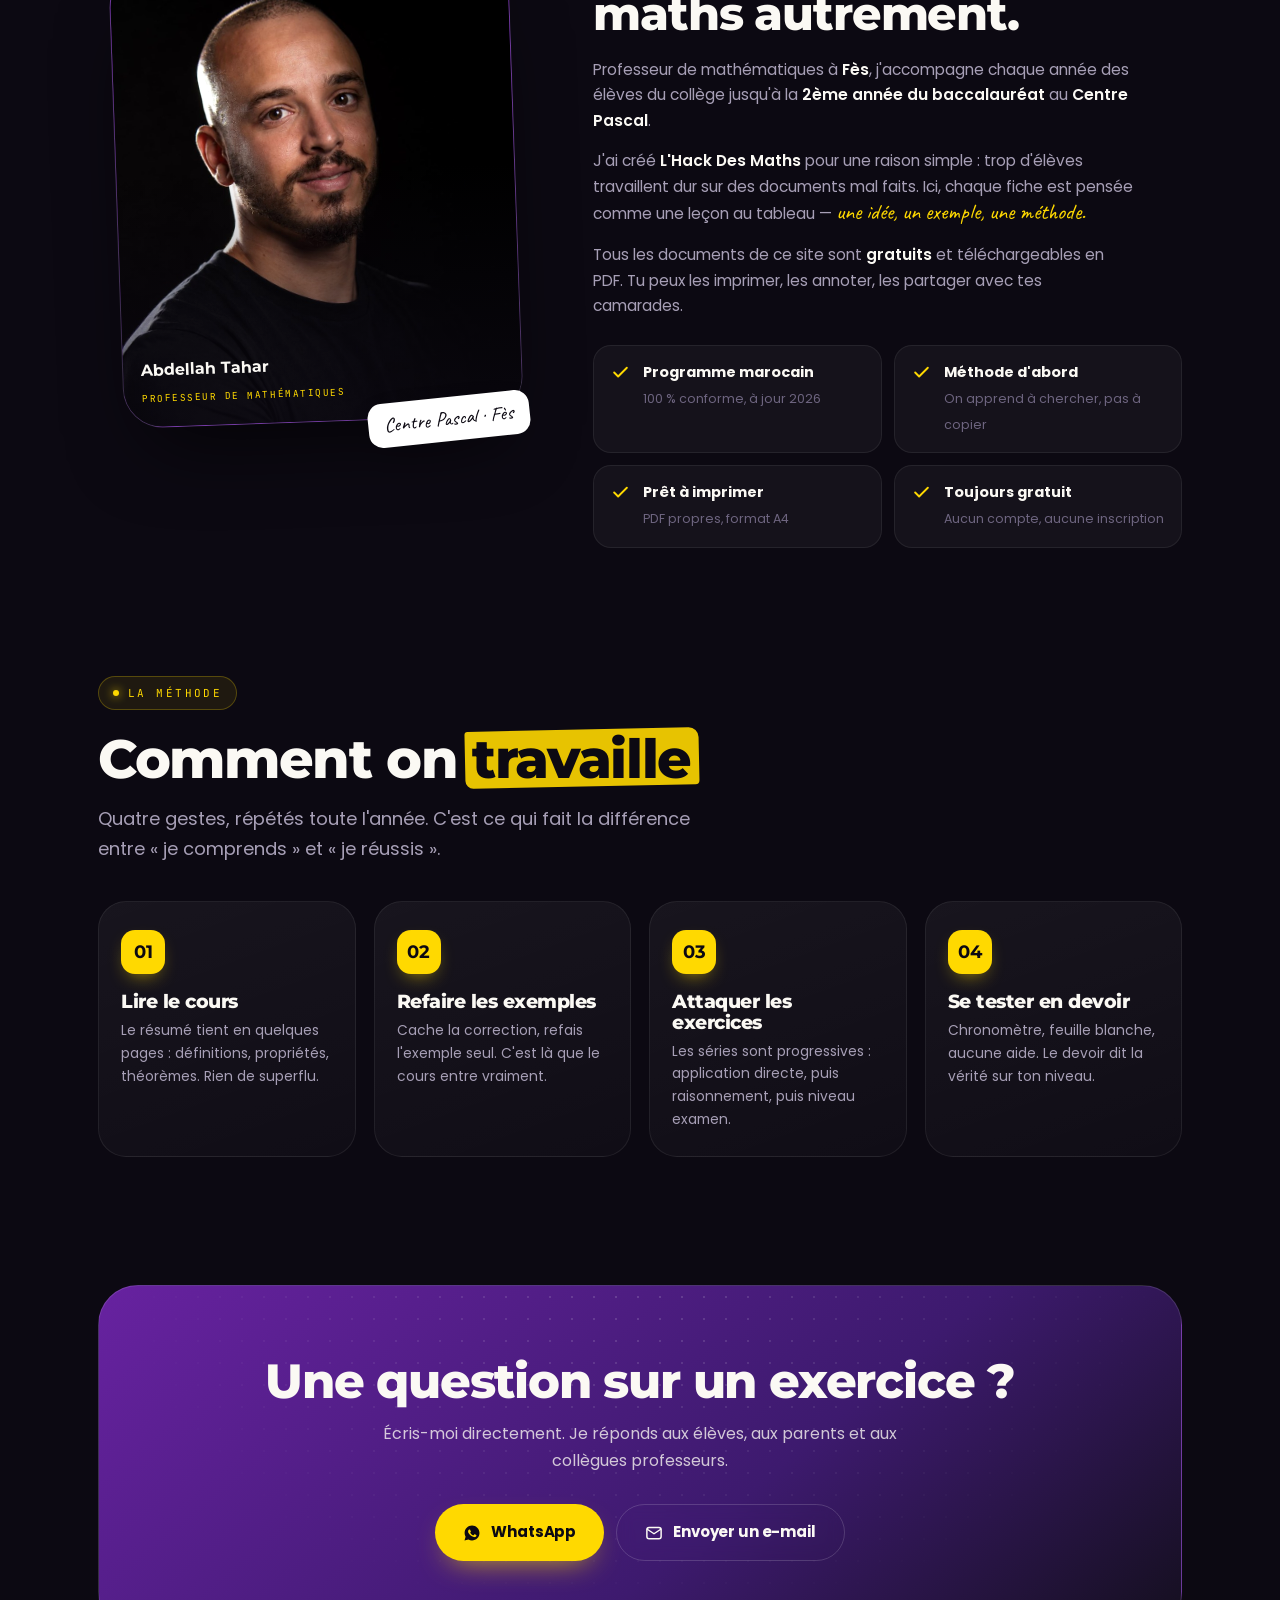
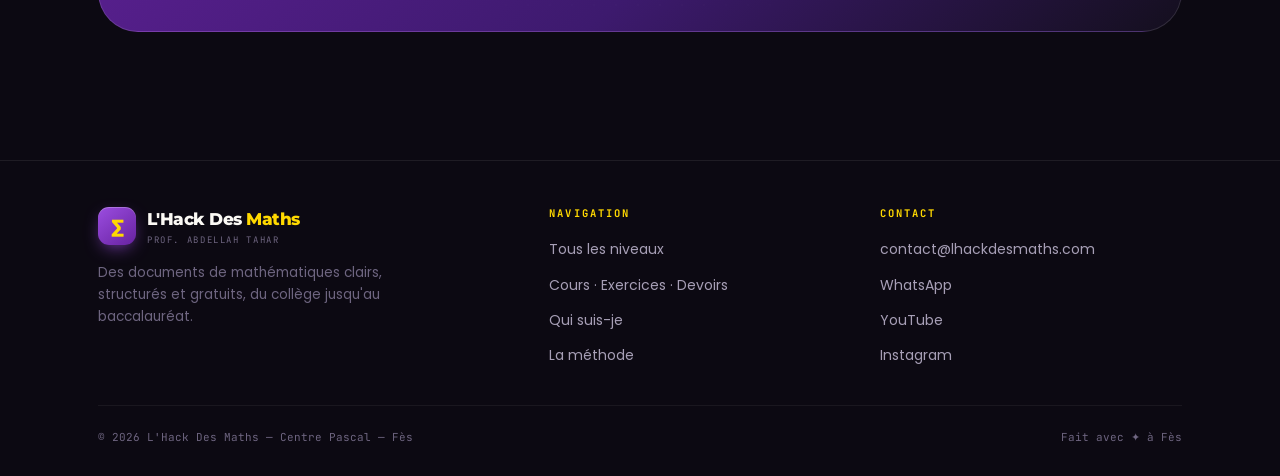
==== commit 71197909: "Add files via upload" ====
--- a/index.html
+++ b/index.html
@@ -3,385 +3,282 @@
 <head>
 <meta charset="UTF-8">
 <meta name="viewport" content="width=device-width, initial-scale=1">
-<meta name="theme-color" content="#141B34">
-<title>L'Hack Des Maths — Le cahier de maths d'Abdellah Tahar</title>
-<meta name="description" content="Cours, exercices corrigés et contrôles de mathématiques en PDF, du collège au baccalauréat. Par Abdellah Tahar, professeur de mathématiques à Fès.">
-<link rel="canonical" href="https://lhackdesmaths.com/">
+<title>L'Hack Des Maths — Prof. Abdellah Tahar | Cours, Exercices & Devoirs de Maths</title>
+<meta name="description" content="Cours, exercices et devoirs de mathématiques en PDF, du collège à la 2ème année du baccalauréat. Par Prof. Abdellah Tahar, Centre Pascal — Fès.">
+<meta name="theme-color" content="#0C0912">
+<meta property="og:title" content="L'Hack Des Maths — Prof. Abdellah Tahar">
+<meta property="og:description" content="Cours, exercices et devoirs de maths en PDF, du collège au bac.">
 <meta property="og:type" content="website">
-<meta property="og:locale" content="fr_MA">
-<meta property="og:title" content="L'Hack Des Maths — Le cahier de maths d'Abdellah Tahar">
-<meta property="og:description" content="Cours, exercices corrigés et contrôles en PDF, du collège au bac. Téléchargement libre.">
-<meta property="og:image" content="https://lhackdesmaths.com/assets/prof-carre.jpg">
-<meta name="twitter:card" content="summary_large_image">
-<link rel="icon" href="favicon.svg" type="image/svg+xml">
-<link rel="manifest" href="site.webmanifest">
+<link rel="icon" href="data:image/svg+xml,<svg xmlns='http://www.w3.org/2000/svg' viewBox='0 0 100 100'><rect width='100' height='100' rx='24' fill='%236722A0'/><text x='50' y='72' font-size='64' font-family='Georgia' text-anchor='middle' fill='%23FFD900'>∑</text></svg>">
 <link rel="preconnect" href="https://fonts.googleapis.com">
 <link rel="preconnect" href="https://fonts.gstatic.com" crossorigin>
-<link rel="stylesheet" href="https://fonts.googleapis.com/css2?family=Space+Grotesk:wght@500;600;700&family=Inter:wght@400;500;600&family=Caveat:wght@500;600&family=JetBrains+Mono:wght@500;600&display=swap">
+<link href="https://fonts.googleapis.com/css2?family=Montserrat:wght@600;700;800;900&family=Poppins:wght@300;400;500;600;700&family=Caveat:wght@500;600;700&family=JetBrains+Mono:wght@400;500&display=swap" rel="stylesheet">
 <link rel="stylesheet" href="css/style.css">
-<script type="application/ld+json">
-{
-  "@context":"https://schema.org",
-  "@type":"Person",
-  "name":"Abdellah Tahar",
-  "jobTitle":"Professeur de mathématiques",
-  "image":"https://lhackdesmaths.com/assets/prof-carre.jpg",
-  "worksFor":{"@type":"Organization","name":"Centre Pascal"},
-  "address":{"@type":"PostalAddress","addressLocality":"Fès","addressCountry":"MA"},
-  "url":"https://lhackdesmaths.com/"
+</head>
+<body>
+
+<div id="slot-nav"></div>
+
+<!-- ============================ HÉROS ============================ -->
+<section class="heros">
+  <div class="wrap heros-grid">
+
+    <div class="heros-txt">
+      <span class="kicker">Centre Pascal · Fès</span>
+      <h1 id="h1-heros">
+        <span class="ligne"><i>Les maths,</i></span>
+        <span class="ligne"><i>enfin <span class="surligne" id="surl-hero">claires</span>.</i></span>
+        <span class="ligne"><i class="violet-txt">Du collège au bac.</i></span>
+      </h1>
+      <p class="heros-p">
+        Un seul cahier pour tout le programme marocain : <strong>cours</strong> résumés,
+        <strong>exercices</strong> corrigés et <strong>devoirs</strong> types.
+        Tu choisis ton niveau, tu choisis ton rayon, tu télécharges. C'est tout.
+      </p>
+      <div class="heros-btns">
+        <a href="#niveaux" class="btn btn-2">Choisir mon niveau</a>
+        <a href="#moi" class="btn btn-3">Qui suis-je ?</a>
+      </div>
+      <div class="heros-stats">
+        <div class="stat"><b id="s-niv">11</b><span>Niveaux</span></div>
+        <div class="stat"><b id="s-doc">20</b><span>Documents</span></div>
+        <div class="stat"><b>3</b><span>Rayons</span></div>
+        <div class="stat"><b>100%</b><span>Gratuit</span></div>
+      </div>
+    </div>
+
+    <!-- ---------- LE CAHIER 3D ---------- -->
+    <div class="scene">
+      <div class="cahier" id="cahier">
+
+        <div class="spirale" aria-hidden="true">
+          <i></i><i></i><i></i><i></i><i></i><i></i><i></i><i></i><i></i><i></i><i></i><i></i>
+        </div>
+
+        <!-- page intérieure -->
+        <div class="page">
+          <div class="page-txt">
+            <div class="pt-main">Bienvenue dans<br>le cahier ✎</div>
+            <div class="pt-sub">Chapitre 0 — Comment ça marche</div>
+          </div>
+          <div class="page-formule">1. Choisis ton niveau &nbsp;→&nbsp; 2. Cours / Exercices / Devoirs &nbsp;→&nbsp; 3. Télécharge le PDF</div>
+          <svg viewBox="0 0 260 110" fill="none" aria-hidden="true">
+            <path d="M12 100 H250" stroke="#6722A0" stroke-opacity=".35" stroke-width="1.4"/>
+            <path d="M20 8 V104" stroke="#6722A0" stroke-opacity=".35" stroke-width="1.4"/>
+            <path class="trace" d="M20 100 C 90 100, 140 92, 175 60 S 215 12, 246 8"
+                  stroke="#6722A0" stroke-width="3.4" stroke-linecap="round"/>
+            <path class="trace" d="M20 78 C 70 78, 120 74, 170 40" stroke="#FFD900" stroke-width="3" stroke-linecap="round" stroke-dasharray="6 7"/>
+            <circle cx="175" cy="60" r="4.5" fill="#FF4D5E"/>
+          </svg>
+          <span class="page-tampon">L'Hack Des Maths</span>
+        </div>
+
+        <!-- couverture -->
+        <div class="couv">
+          <div class="couv-top">
+            <span class="couv-badge">Édition 2026 · 2027</span>
+          </div>
+          <div class="couv-mid">
+            <h2>Le Cahier<em>Des Maths</em></h2>
+            <p>Collège &nbsp;·&nbsp; Lycée &nbsp;·&nbsp; Bac</p>
+          </div>
+          <div class="couv-bas">
+            <span>Prof. Abdellah Tahar</span>
+            <span>∑</span>
+          </div>
+        </div>
+
+        <span class="astuce-ouvrir" id="astuce">clique pour ouvrir ↺</span>
+      </div>
+    </div>
+
+  </div>
+</section>
+
+<!-- ========================== BANDEAU ============================ -->
+<div class="bandeau" aria-hidden="true">
+  <div class="bandeau-piste">
+    <span>Cours résumés</span><span>Exercices corrigés</span><span>Devoirs surveillés</span>
+    <span>Examens nationaux</span><span>Du collège au bac</span><span>PDF gratuits</span>
+    <span>Cours résumés</span><span>Exercices corrigés</span><span>Devoirs surveillés</span>
+    <span>Examens nationaux</span><span>Du collège au bac</span><span>PDF gratuits</span>
+  </div>
+</div>
+
+<!-- ========================== NIVEAUX ============================ -->
+<section class="section" id="niveaux">
+  <div class="wrap">
+    <div class="rev">
+      <span class="kicker">Étape 1</span>
+      <h2 class="h-sec">Choisis <span class="surligne">ton niveau</span></h2>
+      <p class="sous-sec">Chaque niveau a son propre rayon : les cours d'un côté, les exercices de l'autre, les devoirs à part. Rien n'est mélangé.</p>
+    </div>
+    <div id="grille-niveaux"></div>
+  </div>
+</section>
+
+<!-- ========================== RAYONS ============================= -->
+<section class="section" id="rayons" style="padding-top:0">
+  <div class="wrap">
+    <div class="rev">
+      <span class="kicker">Étape 2</span>
+      <h2 class="h-sec">Trois rayons, <span class="violet-txt">zéro confusion</span></h2>
+      <p class="sous-sec">Après avoir choisi ton niveau, tu arrives sur ce menu. Tu ne cherches plus : tu ouvres le bon tiroir.</p>
+    </div>
+    <div class="grille-rayons" id="grille-rayons" style="margin-top:34px"></div>
+  </div>
+</section>
+
+<!-- ========================= QUI SUIS-JE ========================= -->
+<section class="section" id="moi">
+  <div class="wrap bio">
+
+    <div class="photo-box rev">
+      <span class="photo-sticker s1">15 ans de tableau ✎</span>
+      <div class="photo-cadre">
+        <img src="assets/prof-abdellah.jpg" alt="Prof. Abdellah Tahar, professeur de mathématiques à Fès" loading="lazy" width="900" height="1035">
+        <div class="photo-legende">
+          <div><b>Abdellah Tahar</b><span>Professeur de mathématiques</span></div>
+        </div>
+      </div>
+      <span class="photo-sticker s2">Centre Pascal · Fès</span>
+    </div>
+
+    <div class="rev rev-d1">
+      <span class="kicker">Qui suis-je</span>
+      <h2>Je m'appelle <span class="violet-txt">Abdellah Tahar</span>, et j'enseigne les maths autrement.</h2>
+      <p>
+        Professeur de mathématiques à <strong>Fès</strong>, j'accompagne chaque année des élèves du
+        collège jusqu'à la <strong>2ème année du baccalauréat</strong> au <strong>Centre Pascal</strong>.
+      </p>
+      <p>
+        J'ai créé <strong>L'Hack Des Maths</strong> pour une raison simple : trop d'élèves travaillent dur
+        sur des documents mal faits. Ici, chaque fiche est pensée comme une leçon au tableau —
+        <span class="main-note">une idée, un exemple, une méthode.</span>
+      </p>
+      <p>
+        Tous les documents de ce site sont <strong>gratuits</strong> et téléchargeables en PDF.
+        Tu peux les imprimer, les annoter, les partager avec tes camarades.
+      </p>
+
+      <div class="bio-points">
+        <div class="bio-point">
+          <span></span>
+          <div><b>Programme marocain</b><span>100 % conforme, à jour 2026</span></div>
+        </div>
+        <div class="bio-point">
+          <span></span>
+          <div><b>Méthode d'abord</b><span>On apprend à chercher, pas à copier</span></div>
+        </div>
+        <div class="bio-point">
+          <span></span>
+          <div><b>Prêt à imprimer</b><span>PDF propres, format A4</span></div>
+        </div>
+        <div class="bio-point">
+          <span></span>
+          <div><b>Toujours gratuit</b><span>Aucun compte, aucune inscription</span></div>
+        </div>
+      </div>
+    </div>
+
+  </div>
+</section>
+
+<!-- =========================== MÉTHODE =========================== -->
+<section class="section" id="methode" style="padding-top:0">
+  <div class="wrap">
+    <div class="rev" style="margin-bottom:38px">
+      <span class="kicker">La méthode</span>
+      <h2 class="h-sec">Comment on <span class="surligne">travaille</span></h2>
+      <p class="sous-sec">Quatre gestes, répétés toute l'année. C'est ce qui fait la différence entre « je comprends » et « je réussis ».</p>
+    </div>
+    <div class="etapes">
+      <div class="etape rev">
+        <b class="num">01</b>
+        <h4>Lire le cours</h4>
+        <p>Le résumé tient en quelques pages : définitions, propriétés, théorèmes. Rien de superflu.</p>
+      </div>
+      <div class="etape rev rev-d1">
+        <b class="num">02</b>
+        <h4>Refaire les exemples</h4>
+        <p>Cache la correction, refais l'exemple seul. C'est là que le cours entre vraiment.</p>
+      </div>
+      <div class="etape rev rev-d2">
+        <b class="num">03</b>
+        <h4>Attaquer les exercices</h4>
+        <p>Les séries sont progressives : application directe, puis raisonnement, puis niveau examen.</p>
+      </div>
+      <div class="etape rev rev-d3">
+        <b class="num">04</b>
+        <h4>Se tester en devoir</h4>
+        <p>Chronomètre, feuille blanche, aucune aide. Le devoir dit la vérité sur ton niveau.</p>
+      </div>
+    </div>
+  </div>
+</section>
+
+<!-- =========================== CONTACT =========================== -->
+<section class="section" id="contact" style="padding-top:0">
+  <div class="wrap">
+    <div class="cta rev">
+      <h2>Une question sur un exercice ?</h2>
+      <p>Écris-moi directement. Je réponds aux élèves, aux parents et aux collègues professeurs.</p>
+      <div class="cta-btns">
+        <a class="btn btn-2" id="lien-wa" href="#" target="_blank" rel="noopener">WhatsApp</a>
+        <a class="btn btn-3" id="lien-mail" href="#">Envoyer un e-mail</a>
+      </div>
+    </div>
+  </div>
+</section>
+
+<div id="slot-pied"></div>
+
+<script src="js/data.js"></script>
+<script src="js/app.js"></script>
+<script>
+function avantInteractions(){
+  /* Contenus dynamiques */
+  rendreNiveaux('#grille-niveaux');
+  rendreRayons('#grille-rayons', null);
+
+  /* Compteurs */
+  document.getElementById('s-niv').textContent = NIVEAUX.length;
+  document.getElementById('s-doc').textContent = DOCUMENTS.length;
+
+  /* Icônes bio */
+  document.querySelectorAll('.bio-point > span:first-child').forEach(s => s.innerHTML = ICO.check);
+
+  /* Boutons héros / contact */
+  const b = document.querySelector('.heros-btns .btn-2');
+  if (b) b.innerHTML = ICO.bas + ' Choisir mon niveau';
+  const wa = document.getElementById('lien-wa');
+  wa.href = 'https://wa.me/' + SITE.whatsapp;
+  wa.innerHTML = ICO.wa + ' WhatsApp';
+  const ml = document.getElementById('lien-mail');
+  ml.href = 'mailto:' + SITE.email;
+  ml.innerHTML = ICO.mail + ' Envoyer un e-mail';
+
+  /* Ouverture du cahier */
+  const cahier = document.getElementById('cahier');
+  const astuce = document.getElementById('astuce');
+  const ouvrir = () => { cahier.classList.add('ouvert'); astuce && (astuce.style.display = 'none'); };
+  const fermer = () => { cahier.classList.remove('ouvert'); };
+  setTimeout(ouvrir, 1400);
+  cahier.addEventListener('click', () => {
+    cahier.classList.contains('ouvert') ? fermer() : ouvrir();
+  });
+
+  setTimeout(()=>{
+    document.getElementById('h1-heros')?.classList.add('fini');
+    document.getElementById('surl-hero')?.classList.add('on');
+  }, 1000);
+
+  /* Surligneur des titres de section */
+  const io2 = new IntersectionObserver(es => es.forEach(e => {
+    if (e.isIntersecting){ e.target.classList.add('on'); io2.unobserve(e.target); }
+  }), { threshold:.6 });
+  document.querySelectorAll('.h-sec .surligne').forEach(el => io2.observe(el));
 }
 </script>
-</head>
-<body>
-
-<a class="saut" href="#contenu">Aller au contenu</a>
-<div class="jauge" id="jauge"></div>
-
-<header class="entete">
-  <div class="zone entete-in">
-    <a class="logo" href="index.html" aria-label="L'Hack Des Maths — Accueil">
-      <span class="logo-signe" aria-hidden="true">∑</span>
-      <span class="logo-txt">L'Hack Des Maths<small>Abdellah Tahar</small></span>
-    </a>
-
-    <nav class="nav" aria-label="Navigation principale">
-      <a href="#niveaux">Niveaux</a>
-      <a href="#documents">Documents</a>
-      <a href="#methode">Méthode</a>
-      <a href="#moi">Qui suis-je</a>
-    </nav>
-
-    <div class="outils">
-      <a class="btn btn-encre entete-cta" href="bibliotheque.html">Télécharger les PDF <span class="fl" aria-hidden="true">→</span></a>
-      <button class="burger" id="burger" type="button" aria-expanded="false" aria-controls="menu" aria-label="Ouvrir le menu">
-        <span></span><span></span><span></span>
-      </button>
-    </div>
-  </div>
-
-  <div class="menu" id="menu">
-    <a href="#niveaux">Niveaux</a>
-    <a href="#documents">Documents</a>
-    <a href="#methode">Méthode</a>
-    <a href="#moi">Qui suis-je</a>
-    <a class="btn btn-encre btn-plein" href="bibliotheque.html">Télécharger les PDF</a>
-  </div>
-</header>
-
-<main id="contenu">
-
-  <!-- ══════ HÉROS : LE CAHIER ══════ -->
-  <section class="heros">
-    <div class="heros-fond" aria-hidden="true"></div>
-
-    <div class="zone heros-in">
-      <div class="heros-mots rev vu">
-        <span class="badge"><i></i>Collège · Lycée · Bac — Maroc</span>
-
-        <h1>Ouvre le cahier.<br><em>Tout est <span class="surligne">dedans</span>.</em></h1>
-
-        <p class="heros-txt">
-          Les cours que j'écris pour mes élèves, les exercices que je corrige avec eux
-          et mes contrôles blancs — rassemblés ici, en PDF, prêts à imprimer.
-        </p>
-
-        <div class="heros-btns">
-          <a class="btn btn-encre btn-lg" href="bibliotheque.html">
-            Télécharger les documents <span class="fl" aria-hidden="true">→</span>
-          </a>
-          <a class="btn btn-contour btn-lg" href="#moi">Qui suis-je ?</a>
-        </div>
-
-        <div class="heros-preuve">
-          <img class="mini-photo" src="assets/prof-carre.jpg" alt="Abdellah Tahar" width="640" height="640" loading="eager">
-          <p><strong>Abdellah Tahar</strong> — professeur de maths à Fès.<br>
-             8 ans de classe, 3 ouvrages publiés.</p>
-        </div>
-      </div>
-
-      <!-- Le cahier -->
-      <div class="cahier-scene rev vu rev-1">
-        <div class="cahier" id="cahier" role="button" tabindex="0" aria-expanded="false" aria-label="Ouvrir le cahier">
-          <div class="spirale" aria-hidden="true">
-            <i></i><i></i><i></i><i></i><i></i><i></i><i></i><i></i><i></i><i></i>
-          </div>
-
-          <!-- page intérieure -->
-          <div class="page">
-            <div class="page-tete">
-              <div>
-                <span class="etiq">Chapitre 04</span>
-                <strong>Fonction exponentielle</strong>
-              </div>
-              <span class="pastille">2 BAC</span>
-            </div>
-
-            <div class="page-scene">
-              <div class="eq">f(x) = e<sup>x</sup></div>
-              <div class="eq-note">f ′ = f &nbsp;→&nbsp; jamais nulle !</div>
-              <svg class="graphe" viewBox="0 0 340 150" aria-hidden="true">
-                <line class="axe" x1="14" y1="124" x2="326" y2="124"/>
-                <line class="axe" x1="98" y1="8" x2="98" y2="142"/>
-                <path class="courbe" d="M18 118 C58 114, 84 107, 106 97 C140 81, 168 60, 198 42 C232 22, 280 15, 322 13"/>
-                <circle class="pt" cx="98" cy="97" r="5.5"/>
-              </svg>
-            </div>
-
-            <div class="page-pied">
-              <span class="puce">Cours</span><span class="puce">Exercices</span><span class="puce">Corrigé</span>
-            </div>
-          </div>
-
-          <!-- couverture -->
-          <div class="couverture">
-            <div class="couv-haut">
-              <div class="couv-marque">L'Hack<br><span>Des Maths</span></div>
-              <div class="couv-annee">2026 / 27</div>
-            </div>
-
-            <div class="couv-milieu">
-              <div class="sigle">MATH<b>S</b></div>
-              <p>Cours · Exercices · Contrôles</p>
-            </div>
-
-            <div class="couv-bas">
-              <span>A. TAHAR</span>
-              <span class="couv-etiquette">Ouvre-moi</span>
-            </div>
-          </div>
-        </div>
-
-        <div class="indice-ouvrir" aria-hidden="true">
-          <span class="note-main">clique pour ouvrir</span>
-        </div>
-
-        <div class="flotte flotte-a">
-          <i>✓</i><div><strong>Corrigés détaillés</strong><small>Chaque étape écrite</small></div>
-        </div>
-        <div class="flotte flotte-b">
-          <i class="lime">↓</i><div><strong>PDF gratuits</strong><small>Prêts à imprimer</small></div>
-        </div>
-      </div>
-    </div>
-
-    <div class="zone chiffres rev">
-      <div><strong data-compte="8" data-suffixe="+">8+</strong><span>ans de classe</span></div>
-      <div><strong data-compte="23">23</strong><span>documents PDF</span></div>
-      <div><strong data-compte="3">3</strong><span>ouvrages publiés</span></div>
-      <div><strong data-compte="4">4</strong><span>niveaux couverts</span></div>
-    </div>
-  </section>
-
-  <!-- ══════ NIVEAUX ══════ -->
-  <section class="sect sect-papier" id="niveaux">
-    <div class="zone">
-      <div class="sect-tete rev">
-        <div>
-          <span class="tag">Commence ici</span>
-          <h2>Choisis ton niveau</h2>
-        </div>
-        <p>Choisis ton niveau, puis dis-nous ce qu'il te faut : le <strong>résumé de cours</strong> pour comprendre, ou la <strong>série d'exercices</strong> pour t'entraîner.</p>
-      </div>
-
-      <div class="niveaux">
-        <a class="niveau rev" href="niveau.html?n=2bac" data-sigle="2B">
-          <div class="niveau-haut"><span class="niveau-tag">Baccalauréat</span><span class="rond" aria-hidden="true">↗</span></div>
-          <h3>2ème Bac</h3>
-          <p>Exponentielle, logarithme, suites, complexes, intégrales.</p>
-          <div class="niveau-meta">5 résumés · 5 séries · 2 contrôles</div>
-        </a>
-
-        <a class="niveau rev rev-1" href="niveau.html?n=1bac" data-sigle="1B">
-          <div class="niveau-haut"><span class="niveau-tag">Lycée</span><span class="rond" aria-hidden="true">↗</span></div>
-          <h3>1ère Bac</h3>
-          <p>Logique, trigonométrie et bases de l'analyse.</p>
-          <div class="niveau-meta">2 résumés · 2 séries · 1 formulaire</div>
-        </a>
-
-        <a class="niveau rev rev-2" href="niveau.html?n=tc" data-sigle="TC">
-          <div class="niveau-haut"><span class="niveau-tag">Lycée</span><span class="rond" aria-hidden="true">↗</span></div>
-          <h3>Tronc Commun</h3>
-          <p>Les fondations : fonctions, ensembles, raisonnement.</p>
-          <div class="niveau-meta">1 résumé · 1 série</div>
-        </a>
-
-        <a class="niveau rev rev-3" href="niveau.html?n=college" data-sigle="AC">
-          <div class="niveau-haut"><span class="niveau-tag">Collège</span><span class="rond" aria-hidden="true">↗</span></div>
-          <h3>Collège</h3>
-          <p>Calcul littéral et géométrie repérée, sans raccourcis.</p>
-          <div class="niveau-meta">2 résumés · 2 séries</div>
-        </a>
-      </div>
-    </div>
-  </section>
-
-  <!-- ══════ DOCUMENTS (aperçu) ══════ -->
-  <section class="sect" id="documents">
-    <div class="zone">
-      <div class="sect-tete rev">
-        <div>
-          <span class="tag">Bibliothèque</span>
-          <h2>Résumés de cours<br>et exercices</h2>
-        </div>
-        <p>Deux parties séparées pour chaque niveau : le résumé de cours pour comprendre, la série d'exercices pour s'entraîner. Tout en téléchargement libre.</p>
-      </div>
-
-      <div class="parties" id="parties" data-limite="3"></div>
-
-      <div class="rien" id="rien" hidden>
-        <span class="signe" aria-hidden="true">∅</span>
-        <h3>Aucun document trouvé</h3>
-        <p>Essaie un autre mot-clé.</p>
-      </div>
-
-      <div style="display:flex;justify-content:center;margin-top:2.5rem">
-        <a class="btn btn-contour btn-lg rev" href="bibliotheque.html">
-          Voir toute la bibliothèque <span class="fl" aria-hidden="true">→</span>
-        </a>
-      </div>
-    </div>
-  </section>
-
-  <!-- ══════ MÉTHODE ══════ -->
-  <section class="sect sect-papier" id="methode">
-    <div class="zone methode">
-      <div class="rev">
-        <span class="tag">La méthode</span>
-        <h2 style="margin:.6rem 0 1rem">Quatre étapes,<br>dans cet ordre.</h2>
-        <p class="gris mesure">
-          L'ordre n'est pas décoratif. Sauter « comprendre » pour foncer sur les exercices,
-          c'est exactement ce qui coûte des points le jour de l'examen.
-        </p>
-        <span class="note-main rouge" style="margin-top:1.5rem">← et ça change tout</span>
-      </div>
-
-      <div class="pas-liste">
-        <article class="pas rev"><div><h3>Comprendre</h3><p>La notion expliquée avec des mots simples et un schéma clair.</p></div></article>
-        <article class="pas rev rev-1"><div><h3>Appliquer</h3><p>La méthode déroulée pas à pas, sans étape cachée.</p></div></article>
-        <article class="pas rev"><div><h3>S'entraîner</h3><p>Des exercices progressifs, du fondamental au niveau Bac.</p></div></article>
-        <article class="pas rev rev-1"><div><h3>Vérifier</h3><p>Une correction rédigée comme au Bac, PDF à l'appui.</p></div></article>
-      </div>
-    </div>
-  </section>
-
-  <!-- ══════ QUI SUIS-JE ══════ -->
-  <section class="sect sect-encre" id="moi">
-    <div class="zone moi">
-      <div class="moi-photo rev">
-        <img src="assets/prof.jpg" alt="Portrait d'Abdellah Tahar, professeur de mathématiques" width="960" height="1200" loading="lazy">
-        <div class="moi-vignette"><b>8+</b><small>ans de classe</small></div>
-      </div>
-
-      <div class="moi-txt rev rev-1">
-        <span class="tag tag-clair">Qui suis-je</span>
-        <h2>Abdellah Tahar</h2>
-        <span class="moi-role">Professeur de mathématiques · Fès · Centre Pascal</span>
-
-        <p>
-          J'enseigne les mathématiques depuis plus de huit ans, du collège au baccalauréat.
-          <span class="accent">Ce que j'ai appris en classe est simple :</span> un élève ne bloque
-          presque jamais sur la difficulté du chapitre. Il bloque sur une étape
-          qu'on ne lui a jamais montrée.
-        </p>
-        <p>
-          L'Hack Des Maths, c'est mon cahier ouvert. Les mêmes cours, les mêmes exercices
-          et les mêmes contrôles que je donne à mes élèves — écrits avec les étapes
-          manquantes remises à leur place. Tout est gratuit, tout est imprimable.
-        </p>
-
-        <div class="moi-faits">
-          <span><b>3</b> ouvrages publiés</span>
-          <span><b>Centre Pascal</b> · Fès</span>
-          <span><b>Collège → Bac</b></span>
-        </div>
-
-        <div class="moi-signature">
-          <span class="nom" aria-hidden="true">Abdellah</span>
-          <span class="trait" aria-hidden="true"></span>
-          <span class="etiq" style="color:rgba(255,255,255,.4)">Fès · Maroc</span>
-        </div>
-      </div>
-    </div>
-  </section>
-
-  <!-- ══════ CONTACT ══════ -->
-  <section class="sect">
-    <div class="zone">
-      <div class="carte-fin rev">
-        <div>
-          <span class="tag">Prêt à travailler ?</span>
-          <h2 style="margin-top:.6rem">Prends tes documents.<br>Le reste, c'est du travail.</h2>
-        </div>
-        <a class="btn btn-encre btn-lg" href="bibliotheque.html">Ouvrir la bibliothèque <span class="fl" aria-hidden="true">→</span></a>
-      </div>
-
-      <div class="contacts">
-        <a class="contact rev" href="mailto:contact@lhackdesmaths.com">
-          <i aria-hidden="true">✉</i>
-          <span><strong>Écris-moi</strong><small>contact@lhackdesmaths.com</small></span>
-        </a>
-        <a class="contact rev rev-1" href="https://wa.me/212600000000" target="_blank" rel="noopener">
-          <i aria-hidden="true">💬</i>
-          <span><strong>WhatsApp</strong><small>Une question sur un document ?</small></span>
-        </a>
-      </div>
-    </div>
-  </section>
-</main>
-
-<footer class="pied">
-  <div class="zone">
-    <div class="pied-grille">
-      <div>
-        <a class="logo" href="index.html">
-          <span class="logo-signe" aria-hidden="true">∑</span>
-          <span class="logo-txt">L'Hack Des Maths<small>Abdellah Tahar</small></span>
-        </a>
-        <p>Le cahier de maths ouvert à tous — du collège au baccalauréat.</p>
-      </div>
-
-      <div>
-        <span class="etiq" style="color:rgba(255,255,255,.4);margin-bottom:14px">Le site</span>
-        <nav class="pied-liens" style="flex-direction:column;gap:10px" aria-label="Liens">
-          <a href="bibliotheque.html">Bibliothèque</a>
-          <a href="index.html#niveaux">Niveaux</a>
-          <a href="index.html#methode">Méthode</a>
-          <a href="index.html#moi">Qui suis-je</a>
-        </nav>
-      </div>
-
-      <div>
-        <span class="etiq" style="color:rgba(255,255,255,.4);margin-bottom:14px">Contact</span>
-        <nav class="pied-liens" style="flex-direction:column;gap:10px" aria-label="Contact">
-          <a href="mailto:contact@lhackdesmaths.com">Email</a>
-          <a href="https://wa.me/212600000000" target="_blank" rel="noopener">WhatsApp</a>
-        </nav>
-      </div>
-    </div>
-
-    <div class="pied-bas">
-      <span>© <span id="an">2026</span> L'Hack Des Maths — Fès, Maroc</span>
-      <span>Comprendre. S'entraîner. Réussir.</span>
-    </div>
-  </div>
-</footer>
-
-<nav class="nav-basse" aria-label="Navigation mobile">
-  <a class="ici" href="index.html">
-    <svg viewBox="0 0 24 24" aria-hidden="true"><path d="m3 10 9-7 9 7v10a1 1 0 0 1-1 1H4a1 1 0 0 1-1-1Z"/></svg>Accueil
-  </a>
-  <a href="bibliotheque.html">
-    <svg viewBox="0 0 24 24" aria-hidden="true"><path d="M4 4h6v16H4zM14 4h6v16h-6z"/></svg>Documents
-  </a>
-  <a href="#niveaux">
-    <svg viewBox="0 0 24 24" aria-hidden="true"><circle cx="12" cy="12" r="9"/><circle cx="12" cy="12" r="3"/></svg>Niveaux
-  </a>
-  <a href="#moi">
-    <svg viewBox="0 0 24 24" aria-hidden="true"><circle cx="12" cy="8" r="4"/><path d="M4 21a8 8 0 0 1 16 0"/></svg>Moi
-  </a>
-</nav>
-
-<script src="js/data.js"></script>
-<script src="js/app.js"></script>
 </body>
 </html>
--- a/css/style.css
+++ b/css/style.css
@@ -1,716 +1,739 @@
-/* ═══════════════════════════════════════════════════════════
-   L'HACK DES MATHS — Le Cahier
-   Palette issue des matériaux d'un vrai cahier de maths :
-   encre bleu-noir · papier · trait de marge rouge ·
-   surligneur lime · stylo cobalt · graphite
-   ═══════════════════════════════════════════════════════════ */
-
-/* ───── 1. JETONS ───── */
+/* =====================================================================
+   L'HACK DES MATHS — « LE CARNET »
+   Design system  ·  vanilla CSS  ·  mobile first
+   ===================================================================== */
+
+/* ---------------------------------------------------------------
+   0. TOKENS
+   --------------------------------------------------------------- */
 :root{
-  /* Encre & papier */
-  --encre:#141B34;          /* bleu-noir du stylo plume */
-  --encre-2:#2A3358;
-  --papier:#FBFAF6;         /* papier légèrement chaud */
-  --papier-2:#F3F1EA;
-  --carte:#FFFFFF;
-  --graphite:#6B7186;       /* mine de crayon */
-  --graphite-clair:#9AA0B4;
-
-  /* Accents */
-  --cobalt:#2F4BFF;         /* stylo bille bleu */
-  --cobalt-fonce:#1D31C4;
-  --cobalt-voile:#EAEDFF;
-  --lime:#C6F24E;           /* surligneur */
-  --lime-fonce:#8FBF00;
-  --rouge:#E8464B;          /* trait de marge / correction */
-  --rouge-voile:#FDECEC;
-
-  --trait:#E3E0D8;
-  --trait-fort:#CFCBBF;
+  /* Brand */
+  --violet:        #6722A0;
+  --violet-clair:  #9B4DE0;
+  --violet-nuit:   #3D1A6E;
+  --jaune:         #FFD900;
+  --jaune-doux:    #FFE863;
+  --rouge:         #FF4D5E;
+
+  /* Neutres */
+  --encre:         #0C0912;
+  --encre-2:       #140F1E;
+  --encre-3:       #1D1629;
+  --papier:        #FBF9F4;
+  --papier-2:      #F1ECE2;
+  --gris:          #A79FB6;
+  --gris-fonce:    #6E6580;
 
   /* Typo */
-  --titre:"Space Grotesk",system-ui,sans-serif;
-  --corps:"Inter",system-ui,-apple-system,"Segoe UI",sans-serif;
-  --main:"Caveat",cursive;                    /* annotations manuscrites */
-  --mono:"JetBrains Mono",ui-monospace,monospace;
-
-  --t-xs:.75rem; --t-sm:.875rem; --t-md:1rem; --t-lg:1.0625rem;
-  --t-h3:clamp(1.25rem,1.1rem + .6vw,1.5rem);
-  --t-h2:clamp(1.875rem,1.3rem + 2.4vw,3rem);
-  --t-h1:clamp(2.125rem,1.35rem + 4.4vw,4.5rem);
-
-  --e1:.5rem; --e2:.75rem; --e3:1rem; --e4:1.5rem;
-  --e5:2rem; --e6:3rem; --e7:4.5rem; --e8:6.5rem;
-
-  --r-sm:10px; --r-md:16px; --r-lg:22px; --r-xl:30px;
-  --ombre-1:0 1px 2px rgba(20,27,52,.05), 0 8px 24px rgba(20,27,52,.06);
-  --ombre-2:0 16px 44px rgba(20,27,52,.10);
-  --ombre-3:0 34px 80px rgba(20,27,52,.18);
-  --anneau:0 0 0 4px rgba(47,75,255,.18);
-
-  /* Le quadrillage — motif fondateur */
-  --carreau:28px;
-  --ligne:rgba(20,27,52,.07);
-  --quadrillage:
-    linear-gradient(var(--ligne) 1px,transparent 1px),
-    linear-gradient(90deg,var(--ligne) 1px,transparent 1px);
-
-  --entete:70px;
-  --tempo:.3s cubic-bezier(.22,.9,.28,1);
-  --tempo-lent:.7s cubic-bezier(.22,.9,.28,1);
-}
-
-/* ───── 2. BASE ───── */
-*,*::before,*::after{box-sizing:border-box}
-[hidden]{display:none!important}
-html{scroll-behavior:smooth;scroll-padding-top:calc(var(--entete) + 20px);-webkit-text-size-adjust:100%;overflow-x:clip}
+  --f-titre: "Montserrat", system-ui, sans-serif;
+  --f-texte: "Poppins", system-ui, sans-serif;
+  --f-main:  "Caveat", cursive;
+  --f-mono:  "JetBrains Mono", ui-monospace, monospace;
+
+  /* Rythme */
+  --r-s:  10px;
+  --r-m:  18px;
+  --r-l:  28px;
+  --r-xl: 40px;
+
+  --max: 1180px;
+  --pad: clamp(20px, 5vw, 48px);
+
+  --ombre-s: 0 2px 10px rgba(0,0,0,.25);
+  --ombre-m: 0 18px 40px -18px rgba(0,0,0,.6);
+  --ombre-l: 0 40px 80px -30px rgba(0,0,0,.75);
+  --lueur:   0 0 60px -10px rgba(155,77,224,.55);
+
+  --ease: cubic-bezier(.19,1,.22,1);
+  --spring: cubic-bezier(.34,1.56,.64,1);
+}
+
+*,*::before,*::after{ box-sizing:border-box; margin:0; padding:0; }
+
+html{ scroll-behavior:smooth; -webkit-text-size-adjust:100%; }
+
 body{
-  margin:0;background:var(--papier);color:var(--encre);
-  font-family:var(--corps);font-size:var(--t-md);line-height:1.65;
-  -webkit-font-smoothing:antialiased;overflow-x:clip;width:100%;
-}
-h1,h2,h3,h4{font-family:var(--titre);margin:0;line-height:1.05;letter-spacing:-.035em;font-weight:700}
-h1{font-size:var(--t-h1)}
-h2{font-size:var(--t-h2)}
-h3{font-size:var(--t-h3);letter-spacing:-.02em}
-p{margin:0}
-a{color:inherit;text-decoration:none}
-ul,ol{margin:0;padding:0;list-style:none}
-img,svg{max-width:100%;display:block}
-button,input,select{font:inherit;color:inherit}
-:focus-visible{outline:3px solid var(--cobalt);outline-offset:3px;border-radius:6px}
-::selection{background:var(--lime);color:var(--encre)}
-
-.zone{width:min(1180px,100% - 2rem);margin-inline:auto}
-@media(min-width:760px){.zone{width:min(1180px,100% - 4rem)}}
-
-.sr{position:absolute;width:1px;height:1px;overflow:hidden;clip:rect(0 0 0 0);white-space:nowrap}
-.saut{position:absolute;left:12px;top:-100px;z-index:2000;background:var(--encre);color:#fff;padding:12px 18px;border-radius:var(--r-sm);font-weight:600;transition:top var(--tempo)}
-.saut:focus{top:12px}
-
-/* Étiquette de section */
-.tag{
-  display:inline-flex;align-items:center;gap:9px;font-family:var(--mono);
-  font-size:var(--t-xs);font-weight:600;letter-spacing:.14em;text-transform:uppercase;color:var(--cobalt);
-}
-.tag::before{content:"";width:20px;height:2px;background:var(--rouge);border-radius:2px}
-.tag-clair{color:var(--lime)}
-.tag-clair::before{background:var(--lime)}
-
-.etiq{display:block;font-family:var(--mono);font-size:var(--t-xs);letter-spacing:.12em;text-transform:uppercase;color:var(--graphite);font-weight:500}
-.gris{color:var(--graphite)}
-.mesure{max-width:60ch}
-
-/* Écriture manuscrite dans la marge */
-.note-main{
-  font-family:var(--main);font-size:1.5rem;line-height:1.15;color:var(--cobalt);
-  transform:rotate(-3deg);display:inline-block;
-}
-.note-main.rouge{color:var(--rouge)}
-
-/* Surlignage animé */
-.surligne{
-  position:relative;display:inline;
-  background-image:linear-gradient(var(--lime),var(--lime));
-  background-repeat:no-repeat;background-position:0 88%;background-size:0 42%;
-  transition:background-size 1s cubic-bezier(.22,.9,.28,1) .3s;
-}
-.vu .surligne,.surligne.vu{background-size:100% 42%}
-
-/* ───── 3. BOUTONS ───── */
+  font-family:var(--f-texte);
+  background:var(--encre);
+  color:var(--papier);
+  line-height:1.65;
+  overflow-x:hidden;
+  min-height:100vh;
+  -webkit-font-smoothing:antialiased;
+}
+
+/* Fond : grille de cahier + halo violet + grain */
+body::before{
+  content:"";
+  position:fixed; inset:0; z-index:0; pointer-events:none;
+  background-image:
+    linear-gradient(rgba(255,255,255,.028) 1px, transparent 1px),
+    linear-gradient(90deg, rgba(255,255,255,.028) 1px, transparent 1px);
+  background-size:38px 38px;
+  mask-image:radial-gradient(ellipse 90% 60% at 50% 0%, #000 25%, transparent 78%);
+}
+body::after{
+  content:"";
+  position:fixed; z-index:0; pointer-events:none;
+  top:-30vh; left:50%; transform:translateX(-50%);
+  width:min(1100px,140vw); height:70vh;
+  background:radial-gradient(ellipse at center, rgba(103,34,160,.55), transparent 68%);
+  filter:blur(30px);
+}
+
+img{ max-width:100%; display:block; }
+a{ color:inherit; text-decoration:none; }
+button{ font:inherit; cursor:pointer; border:0; background:none; color:inherit; }
+::selection{ background:var(--jaune); color:var(--encre); }
+
+/* Scrollbar */
+::-webkit-scrollbar{ width:10px; }
+::-webkit-scrollbar-track{ background:var(--encre); }
+::-webkit-scrollbar-thumb{ background:var(--violet); border-radius:20px; border:2px solid var(--encre); }
+::-webkit-scrollbar-thumb:hover{ background:var(--violet-clair); }
+
+
+/* ---------------------------------------------------------------
+   1. UTILITAIRES
+   --------------------------------------------------------------- */
+.wrap{ width:100%; max-width:var(--max); margin-inline:auto; padding-inline:var(--pad); position:relative; z-index:2; }
+.section{ padding-block:clamp(70px,10vw,130px); position:relative; z-index:2; }
+
+.kicker{
+  display:inline-flex; align-items:center; gap:9px;
+  font-family:var(--f-mono); font-size:11px; letter-spacing:.22em; text-transform:uppercase;
+  color:var(--jaune);
+  padding:7px 14px; border-radius:100px;
+  background:rgba(255,217,0,.08);
+  border:1px solid rgba(255,217,0,.25);
+  margin-bottom:20px;
+}
+.kicker::before{ content:""; width:6px; height:6px; border-radius:50%; background:var(--jaune); box-shadow:0 0 10px var(--jaune); }
+
+h1,h2,h3,h4{ font-family:var(--f-titre); font-weight:800; line-height:1.08; letter-spacing:-.025em; }
+
+.h-sec{ font-size:clamp(30px,5.2vw,54px); margin-bottom:16px; }
+.sous-sec{ color:var(--gris); font-size:clamp(15px,1.7vw,18px); max-width:56ch; }
+
+/* Surligneur jaune (effet feutre) */
+.surligne{ position:relative; display:inline-block; z-index:1; color:var(--papier); transition:color .45s var(--ease) .28s; }
+.surligne.on, .vu .surligne{ color:var(--encre); }
+.surligne::after{
+  content:""; position:absolute; z-index:-1;
+  left:-.14em; right:-.14em; top:.04em; bottom:-.02em;
+  background:var(--jaune);
+  border-radius:3px 10px 4px 8px;
+  transform:rotate(-1.2deg) scaleX(0); transform-origin:left center;
+  transition:transform .7s var(--ease);
+  mix-blend-mode:normal; opacity:.9;
+}
+.vu .surligne::after, .surligne.on::after{ transform:rotate(-1.2deg) scaleX(1); }
+
+.violet-txt{ color:var(--violet-clair); }
+.main-note{ font-family:var(--f-main); color:var(--jaune); font-size:1.45em; line-height:1.2; }
+
+
+/* ---------------------------------------------------------------
+   2. BOUTONS
+   --------------------------------------------------------------- */
 .btn{
-  display:inline-flex;align-items:center;justify-content:center;gap:10px;
-  min-height:52px;padding:0 24px;border:1.5px solid transparent;border-radius:var(--r-sm);
-  font-family:var(--titre);font-weight:600;font-size:var(--t-sm);letter-spacing:-.01em;
-  cursor:pointer;position:relative;transition:transform var(--tempo),box-shadow var(--tempo),background var(--tempo),border-color var(--tempo),color var(--tempo);
-}
-.btn:hover{transform:translateY(-3px)}
-.btn:active{transform:translateY(-1px)}
-.btn-encre{background:var(--encre);color:var(--papier);box-shadow:0 8px 22px rgba(20,27,52,.24)}
-.btn-encre:hover{background:var(--encre-2);box-shadow:0 16px 34px rgba(20,27,52,.28)}
-.btn-cobalt{background:var(--cobalt);color:#fff;box-shadow:0 8px 22px rgba(47,75,255,.3)}
-.btn-cobalt:hover{background:var(--cobalt-fonce)}
-.btn-lime{background:var(--lime);color:var(--encre);box-shadow:0 8px 22px rgba(198,242,78,.42)}
-.btn-contour{background:transparent;color:var(--encre);border-color:var(--trait-fort)}
-.btn-contour:hover{border-color:var(--encre);background:var(--carte)}
-.btn-clair{background:rgba(255,255,255,.1);color:#fff;border-color:rgba(255,255,255,.28)}
-.btn-clair:hover{background:rgba(255,255,255,.18)}
-.btn-lg{min-height:60px;padding:0 30px;font-size:var(--t-md);border-radius:var(--r-md)}
-.btn-plein{width:100%}
-.fl{transition:transform var(--tempo)}
-.btn:hover .fl{transform:translateX(5px)}
-
-.lien{display:inline-flex;align-items:center;gap:9px;font-family:var(--titre);font-weight:600;color:var(--cobalt);border-bottom:2px solid transparent;padding-bottom:2px;transition:border-color var(--tempo)}
-.lien:hover{border-color:var(--lime)}
-
-/* ───── 4. EN-TÊTE ───── */
-.jauge{position:fixed;inset:0 auto auto 0;height:3px;width:0;background:var(--cobalt);z-index:1200}
-
-.entete{position:fixed;inset:0 0 auto;z-index:1000;transition:background var(--tempo),box-shadow var(--tempo)}
-.entete.colle{background:rgba(251,250,246,.86);backdrop-filter:blur(20px) saturate(140%);box-shadow:0 1px 0 var(--trait)}
-.entete-in{min-height:var(--entete);display:flex;align-items:center;justify-content:space-between;gap:16px}
-
-.logo{display:inline-flex;align-items:center;gap:11px;min-height:44px}
-.logo-signe{
-  width:40px;height:40px;flex:0 0 auto;border-radius:11px;background:var(--encre);color:var(--lime);
-  display:grid;place-items:center;font-family:var(--titre);font-size:1.05rem;font-weight:700;
-  transition:transform var(--tempo);
-}
-.logo:hover .logo-signe{transform:rotate(-8deg)}
-.logo-txt{font-family:var(--titre);font-weight:700;font-size:1.0625rem;letter-spacing:-.03em;line-height:1.15}
-.logo-txt small{display:block;font-family:var(--mono);font-size:.5625rem;letter-spacing:.16em;text-transform:uppercase;color:var(--graphite);font-weight:500}
-
-.nav{display:none;align-items:center;gap:30px;font-size:var(--t-sm);font-weight:500}
-.nav a{position:relative;color:var(--graphite);padding:4px 0;transition:color var(--tempo)}
-.nav a:hover,.nav .ici{color:var(--encre)}
-.nav a::after{content:"";position:absolute;left:0;right:100%;bottom:-2px;height:2px;background:var(--lime);transition:right var(--tempo)}
-.nav a:hover::after,.nav .ici::after{right:0}
-
-.outils{display:flex;align-items:center;gap:10px}
-.entete-cta{display:none}
-.burger{width:44px;height:44px;border:1.5px solid var(--trait-fort);background:var(--carte);border-radius:11px;display:grid;place-items:center;gap:5px;cursor:pointer;padding:0}
-.burger span{display:block;width:18px;height:2px;background:var(--encre);border-radius:2px;transition:var(--tempo)}
-.burger.on span:nth-child(1){transform:translateY(7px) rotate(45deg)}
-.burger.on span:nth-child(2){opacity:0}
-.burger.on span:nth-child(3){transform:translateY(-7px) rotate(-45deg)}
-
-.menu{display:grid;max-height:0;overflow:hidden;background:var(--papier);transition:max-height .4s ease;padding-inline:1rem}
-.menu.on{max-height:80vh;padding-block:10px 24px;border-top:1px solid var(--trait)}
-.menu a:not(.btn){padding:15px 6px;font-family:var(--titre);font-weight:600;font-size:1.125rem;border-bottom:1px solid var(--trait)}
-.menu .btn{margin-top:18px}
-
-/* ═══════════ 5. LE CAHIER — HÉROS ═══════════ */
-.heros{position:relative;overflow:hidden;padding:calc(var(--entete) + 1.75rem) 0 var(--e6)}
-.heros-fond{
-  position:absolute;inset:0;background-image:var(--quadrillage);background-size:var(--carreau) var(--carreau);
-  mask-image:radial-gradient(130% 90% at 50% 0%,#000 20%,transparent 78%);
-  -webkit-mask-image:radial-gradient(130% 90% at 50% 0%,#000 20%,transparent 78%);pointer-events:none;
-}
-.heros-in{position:relative;display:grid;gap:var(--e5);align-items:center}
-
-.badge{
-  display:inline-flex;align-items:center;gap:10px;padding:8px 15px;border-radius:999px;
-  background:var(--carte);border:1.5px solid var(--trait);box-shadow:var(--ombre-1);
-  font-family:var(--mono);font-size:var(--t-xs);font-weight:600;letter-spacing:.06em;text-transform:uppercase;
-}
-.badge i{width:8px;height:8px;border-radius:50%;background:var(--lime);box-shadow:0 0 0 5px rgba(198,242,78,.3)}
-
-.heros h1{margin:var(--e3) 0 var(--e3)}
-.heros h1 em{font-style:normal;color:var(--cobalt)}
-.heros-txt{font-size:var(--t-md);color:var(--graphite);max-width:50ch}
-.heros-btns{display:flex;flex-wrap:wrap;gap:12px;margin-top:var(--e4)}
-
-.heros-preuve{display:flex;align-items:center;gap:14px;margin-top:var(--e4);padding-top:var(--e3);border-top:1px solid var(--trait)}
-.mini-photo{width:52px;height:52px;border-radius:50%;object-fit:cover;object-position:center 18%;border:2.5px solid var(--carte);box-shadow:var(--ombre-1);flex:0 0 auto}
-.heros-preuve p{font-size:var(--t-sm);color:var(--graphite);line-height:1.5}
-.heros-preuve strong{color:var(--encre);font-family:var(--titre)}
-
-/* ── Le cahier qui s'ouvre ── */
-.cahier-scene{perspective:2200px;max-width:520px;width:100%;margin-inline:auto;position:relative}
-.cahier{overflow:visible}
-@media(max-width:759px){.cahier-scene{overflow-x:clip;padding-block:4px}}
+  display:inline-flex; align-items:center; justify-content:center; gap:10px;
+  padding:15px 28px; border-radius:100px;
+  font-weight:700; font-size:15px; letter-spacing:-.01em;
+  transition:transform .35s var(--spring), box-shadow .35s var(--ease), background .3s;
+  position:relative; overflow:hidden; white-space:nowrap;
+}
+.btn svg{ width:18px; height:18px; flex:none; }
+.btn:hover{ transform:translateY(-3px); }
+.btn:active{ transform:translateY(0) scale(.98); }
+
+.btn-1{ background:linear-gradient(135deg,var(--violet-clair),var(--violet)); color:#fff; box-shadow:0 12px 30px -12px rgba(155,77,224,.9); }
+.btn-1:hover{ box-shadow:0 20px 40px -12px rgba(155,77,224,1); }
+
+.btn-2{ background:var(--jaune); color:var(--encre); box-shadow:0 12px 30px -14px rgba(255,217,0,.8); }
+.btn-2:hover{ background:var(--jaune-doux); }
+
+.btn-3{ border:1.5px solid rgba(255,255,255,.16); color:var(--papier); backdrop-filter:blur(8px); }
+.btn-3:hover{ border-color:var(--jaune); color:var(--jaune); }
+
+.btn-ghost{ padding:11px 18px; font-size:14px; color:var(--gris); }
+.btn-ghost:hover{ color:var(--jaune); }
+
+
+/* ---------------------------------------------------------------
+   3. EN-TÊTE
+   --------------------------------------------------------------- */
+.nav{
+  position:fixed; top:0; left:0; right:0; z-index:100;
+  transition:background .4s var(--ease), backdrop-filter .4s, border-color .4s, padding .4s;
+  border-bottom:1px solid transparent;
+  padding-block:16px;
+}
+.nav.colle{
+  background:rgba(12,9,18,.72);
+  backdrop-filter:blur(18px) saturate(150%);
+  border-bottom-color:rgba(255,255,255,.07);
+  padding-block:10px;
+}
+.nav-in{ display:flex; align-items:center; justify-content:space-between; gap:16px; }
+
+.logo{ display:flex; align-items:center; gap:11px; font-family:var(--f-titre); font-weight:800; font-size:17px; letter-spacing:-.03em; }
+.logo-mark{
+  width:38px; height:38px; border-radius:11px; flex:none;
+  background:linear-gradient(140deg,var(--violet-clair),var(--violet));
+  display:grid; place-items:center;
+  font-family:var(--f-titre); font-size:19px; color:var(--jaune);
+  box-shadow:0 6px 18px -6px rgba(155,77,224,.9), inset 0 1px 0 rgba(255,255,255,.25);
+  transition:transform .5s var(--spring);
+}
+.logo:hover .logo-mark{ transform:rotate(-8deg) scale(1.06); }
+.logo b{ color:var(--jaune); font-weight:800; }
+.logo small{ display:block; font-family:var(--f-mono); font-size:9px; letter-spacing:.18em; color:var(--gris-fonce); font-weight:400; text-transform:uppercase; }
+
+.nav-liens{ display:none; gap:4px; align-items:center; }
+.nav-liens a{
+  padding:9px 15px; border-radius:100px; font-size:14px; font-weight:500; color:var(--gris);
+  transition:color .25s, background .25s;
+}
+.nav-liens a:hover{ color:var(--papier); background:rgba(255,255,255,.06); }
+
+.burger{ width:42px; height:42px; border-radius:12px; display:grid; place-items:center; border:1px solid rgba(255,255,255,.12); }
+.burger span{ display:block; width:18px; height:2px; background:var(--papier); border-radius:2px; transition:.35s var(--ease); }
+.burger span+span{ margin-top:4px; }
+.burger.on span:nth-child(1){ transform:translateY(6px) rotate(45deg); }
+.burger.on span:nth-child(2){ opacity:0; }
+.burger.on span:nth-child(3){ transform:translateY(-6px) rotate(-45deg); }
+
+.menu-mob{
+  position:fixed; inset:0 0 0 auto; width:min(320px,84vw); z-index:99;
+  background:var(--encre-2); border-left:1px solid rgba(255,255,255,.08);
+  padding:100px 26px 32px;
+  transform:translateX(102%); transition:transform .55s var(--ease);
+  display:flex; flex-direction:column; gap:6px;
+}
+.menu-mob.on{ transform:translateX(0); }
+.menu-mob a{ padding:14px 16px; border-radius:14px; font-weight:600; font-size:16px; transition:.25s; }
+.menu-mob a:hover{ background:rgba(255,255,255,.06); color:var(--jaune); }
+.voile{ position:fixed; inset:0; background:rgba(0,0,0,.6); backdrop-filter:blur(3px); opacity:0; pointer-events:none; transition:.4s; z-index:98; }
+.voile.on{ opacity:1; pointer-events:auto; }
+
+@media (min-width:900px){
+  .nav-liens{ display:flex; }
+  .burger{ display:none; }
+}
+
+
+/* ---------------------------------------------------------------
+   4. HÉROS — LE CAHIER 3D
+   --------------------------------------------------------------- */
+.heros{
+  min-height:100svh; display:flex; align-items:center;
+  padding-top:110px; padding-bottom:60px; position:relative;
+}
+.heros-grid{ display:grid; gap:clamp(40px,6vw,70px); align-items:center; }
+
+.heros-txt h1{
+  font-size:clamp(36px,6.4vw,66px);
+  margin-bottom:22px;
+}
+.heros-txt h1 .ligne{ display:block; overflow:hidden; padding-bottom:.06em; }
+.heros-txt h1.fini .ligne{ overflow:visible; }
+.heros-txt h1 .ligne i{
+  display:block; font-style:normal;
+  transform:translateY(105%);
+  animation:monte .95s var(--ease) forwards;
+}
+.heros-txt h1 .ligne:nth-child(1) i{ animation-delay:.15s; }
+.heros-txt h1 .ligne:nth-child(2) i{ animation-delay:.28s; }
+.heros-txt h1 .ligne:nth-child(3) i{ animation-delay:.41s; }
+@keyframes monte{ to{ transform:translateY(0); } }
+
+.heros-p{ color:var(--gris); font-size:clamp(15px,1.9vw,18.5px); max-width:50ch; margin-bottom:32px; opacity:0; animation:apparait .8s var(--ease) .6s forwards; }
+.heros-btns{ display:flex; flex-wrap:wrap; gap:12px; opacity:0; animation:apparait .8s var(--ease) .75s forwards; }
+@keyframes apparait{ from{ opacity:0; transform:translateY(18px);} to{ opacity:1; transform:none; } }
+
+.heros-stats{ display:flex; gap:30px; margin-top:44px; flex-wrap:wrap; opacity:0; animation:apparait .8s var(--ease) .9s forwards; }
+.stat b{ display:block; font-family:var(--f-titre); font-size:clamp(26px,3.4vw,36px); color:var(--jaune); line-height:1; }
+.stat span{ font-family:var(--f-mono); font-size:10.5px; letter-spacing:.14em; text-transform:uppercase; color:var(--gris-fonce); }
+
+/* --- Le cahier --- */
+.scene{ perspective:1600px; display:flex; justify-content:center; }
 .cahier{
-  position:relative;aspect-ratio:4/5;border-radius:6px var(--r-md) var(--r-md) 6px;
-  transform-style:preserve-3d;box-shadow:var(--ombre-3);
-}
-/* la reliure cousue à gauche */
-.cahier::before{
-  content:"";position:absolute;left:0;top:0;bottom:0;width:26px;z-index:6;
-  background:linear-gradient(90deg,#0D1226,#1C2547 55%,rgba(20,27,52,.15));
-  border-radius:6px 0 0 6px;
-}
-.spirale{position:absolute;left:5px;top:22px;bottom:22px;width:16px;z-index:7;display:flex;flex-direction:column;justify-content:space-between}
-.spirale i{display:block;width:16px;height:5px;border-radius:999px;background:linear-gradient(180deg,#E9ECF5,#9BA3BD);box-shadow:0 1px 2px rgba(0,0,0,.35)}
-
-/* page intérieure */
+  position:relative;
+  width:min(400px,84vw); aspect-ratio:76/100;
+  transform-style:preserve-3d;
+  transform:rotateX(6deg) rotateY(-16deg);
+  animation:flotte 7s ease-in-out infinite 1.6s;
+  cursor:pointer;
+}
+@keyframes flotte{
+  0%,100%{ transform:rotateX(6deg) rotateY(-16deg) translateY(0); }
+  50%    { transform:rotateX(4deg) rotateY(-13deg) translateY(-16px); }
+}
+
+/* page intérieure (papier quadrillé) */
 .page{
-  position:absolute;inset:0;background:var(--carte);border-radius:6px var(--r-md) var(--r-md) 6px;
-  padding:var(--e4) var(--e4) var(--e4) calc(26px + var(--e4));overflow:hidden;
-  display:flex;flex-direction:column;
-}
-.page::before{
-  content:"";position:absolute;inset:0;pointer-events:none;background-size:24px 24px;
-  background-image:
-    linear-gradient(rgba(20,27,52,.11) 1px,transparent 1px),
-    linear-gradient(90deg,rgba(20,27,52,.11) 1px,transparent 1px);
-}
-.page::after{ /* trait de marge rouge */
-  content:"";position:absolute;left:calc(26px + 26px);top:0;bottom:0;width:1.5px;background:rgba(232,70,75,.45);
-}
-
-/* couverture qui s'ouvre */
-.couverture{
-  position:absolute;inset:0;z-index:5;border-radius:6px var(--r-md) var(--r-md) 6px;
-  background:linear-gradient(140deg,#242E5A 0%,#141B34 55%,#0D1226 100%);
-  transform-origin:left center;transform:rotateY(0deg);
-  transition:transform 1.5s cubic-bezier(.5,.02,.2,1),box-shadow 1.5s ease;
-  box-shadow:6px 0 26px rgba(0,0,0,.28);
-  display:flex;flex-direction:column;justify-content:space-between;
-  padding:var(--e5) var(--e4) var(--e4) calc(26px + var(--e3));
-  backface-visibility:hidden;color:#fff;overflow:hidden;
-}
-.couverture::before{
-  content:"";position:absolute;inset:0;opacity:.4;
-  background-image:linear-gradient(rgba(255,255,255,.05) 1px,transparent 1px),linear-gradient(90deg,rgba(255,255,255,.05) 1px,transparent 1px);
-  background-size:26px 26px;
-}
-.cahier.ouvert .couverture{transform:rotateY(-168deg);box-shadow:-14px 0 40px rgba(0,0,0,.3)}
-
-.couv-haut{position:relative;display:flex;justify-content:space-between;align-items:flex-start;gap:12px}
-.couv-marque{font-family:var(--titre);font-weight:700;font-size:1.5rem;letter-spacing:-.03em;line-height:1.05}
-.couv-marque span{color:var(--lime)}
-.couv-annee{font-family:var(--mono);font-size:var(--t-xs);letter-spacing:.14em;color:rgba(255,255,255,.55)}
-.couv-milieu{position:relative;text-align:left}
-.couv-milieu .sigle{font-family:var(--titre);font-size:clamp(3.5rem,14vw,5rem);font-weight:700;letter-spacing:-.06em;line-height:.9;color:rgba(255,255,255,.96)}
-.couv-milieu .sigle b{color:var(--lime)}
-.couv-milieu p{font-family:var(--mono);font-size:var(--t-xs);letter-spacing:.16em;text-transform:uppercase;color:rgba(255,255,255,.5);margin-top:12px}
-.couv-bas{position:relative;display:flex;align-items:center;justify-content:space-between;gap:12px;font-family:var(--mono);font-size:var(--t-xs);color:rgba(255,255,255,.45);letter-spacing:.08em}
-.couv-etiquette{
-  position:relative;background:var(--lime);color:var(--encre);padding:8px 14px;border-radius:6px;
-  font-family:var(--titre);font-weight:600;font-size:var(--t-xs);letter-spacing:0;transform:rotate(-2deg);
-}
-
-/* contenu de la page */
-.page-tete{position:relative;display:flex;justify-content:space-between;align-items:flex-start;gap:10px;margin-bottom:var(--e3)}
-.page-tete strong{font-family:var(--titre);font-size:1.0625rem;display:block}
-.pastille{background:var(--cobalt-voile);color:var(--cobalt);padding:6px 12px;border-radius:999px;font-family:var(--mono);font-size:var(--t-xs);font-weight:600}
-.page-scene{position:relative;flex:1;display:flex;flex-direction:column;justify-content:center;min-height:0}
-.eq{font-family:var(--titre);font-size:clamp(1.75rem,6vw,2.25rem);font-weight:700;letter-spacing:-.03em}
-.eq sup{font-size:.55em}
-.eq-note{font-family:var(--main);font-size:1.5rem;color:var(--rouge);transform:rotate(-2deg);margin-top:6px}
-.graphe{width:100%;height:auto;margin-top:var(--e2)}
-.graphe .axe{stroke:var(--graphite-clair);stroke-width:1.3}
-.graphe .courbe{fill:none;stroke:var(--cobalt);stroke-width:4;stroke-linecap:round;stroke-dasharray:600;stroke-dashoffset:600}
-.cahier.ouvert .graphe .courbe{animation:tracer 1.5s 1.4s cubic-bezier(.4,0,.2,1) forwards}
-.graphe .pt{fill:var(--lime);stroke:var(--encre);stroke-width:2.5;opacity:0}
-.cahier.ouvert .graphe .pt{animation:apparait .4s 2.7s forwards}
-@keyframes tracer{to{stroke-dashoffset:0}}
-@keyframes apparait{to{opacity:1}}
-
-.page-pied{position:relative;display:flex;gap:8px;flex-wrap:wrap;margin-top:var(--e3)}
-.puce{font-family:var(--mono);font-size:var(--t-xs);font-weight:500;padding:7px 12px;border:1px solid var(--trait);border-radius:999px;background:var(--papier)}
-
-.indice-ouvrir{
-  position:absolute;right:-8px;bottom:-46px;display:flex;align-items:center;gap:10px;
-  font-family:var(--main);font-size:1.375rem;color:var(--graphite);transition:opacity var(--tempo);
-}
-.cahier.ouvert + .indice-ouvrir{opacity:0;pointer-events:none}
-
-/* vignettes flottantes */
-.flotte{
-  position:absolute;z-index:8;display:flex;align-items:center;gap:11px;background:var(--carte);
-  border:1.5px solid var(--trait);border-radius:var(--r-md);padding:11px 15px;box-shadow:var(--ombre-2);
-  opacity:0;transform:translateY(14px);
-}
-.cahier.ouvert ~ .flotte{animation:monte .6s forwards}
-.flotte{display:none}
-.flotte-a{left:-52px;bottom:64px;animation-delay:2.2s!important}
-.flotte-b{right:-52px;top:54px;animation-delay:2.5s!important}
-@keyframes monte{to{opacity:1;transform:none}}
-.flotte i{width:34px;height:34px;border-radius:10px;display:grid;place-items:center;font-style:normal;font-weight:700;background:var(--cobalt-voile);color:var(--cobalt)}
-.flotte i.lime{background:rgba(198,242,78,.35);color:var(--lime-fonce)}
-.flotte strong{display:block;font-family:var(--titre);font-size:var(--t-sm)}
-.flotte small{display:block;font-size:var(--t-xs);color:var(--graphite)}
-
-/* bandeau de chiffres */
-.chiffres{
-  position:relative;margin-top:var(--e6);padding-top:var(--e4);border-top:1px solid var(--trait);
-  display:grid;grid-template-columns:repeat(2,1fr);gap:var(--e4);
-}
-.chiffres div{display:flex;flex-direction:column;gap:3px}
-.chiffres strong{font-family:var(--titre);font-size:2rem;letter-spacing:-.04em;line-height:1}
-.chiffres span{font-family:var(--mono);font-size:var(--t-xs);letter-spacing:.1em;text-transform:uppercase;color:var(--graphite)}
-
-/* ───── 6. SECTIONS ───── */
-.sect{padding:var(--e7) 0;position:relative}
-.sect-papier{background:var(--papier-2)}
-.sect-encre{background:var(--encre);color:var(--papier)}
-.sect-tete{display:grid;gap:var(--e3);margin-bottom:var(--e5)}
-.sect-tete h2{margin-top:8px}
-.sect-tete p{color:var(--graphite);max-width:52ch}
-.sect-encre .sect-tete p{color:rgba(255,255,255,.6)}
-
-/* Niveaux */
-.niveaux{display:grid;gap:var(--e3)}
-.niveau{
-  position:relative;overflow:hidden;background:var(--carte);border:1.5px solid var(--trait);
-  border-radius:var(--r-lg);padding:var(--e4);min-height:210px;display:flex;flex-direction:column;
-  transition:transform var(--tempo),box-shadow var(--tempo),border-color var(--tempo);
-}
-.niveau::after{
-  content:attr(data-sigle);position:absolute;right:-6px;bottom:-26px;font-family:var(--titre);
-  font-size:6rem;font-weight:700;letter-spacing:-.08em;color:var(--encre);opacity:.05;line-height:1;
-}
-.niveau:hover{transform:translateY(-6px);border-color:var(--encre);box-shadow:var(--ombre-2)}
-.niveau-haut{display:flex;justify-content:space-between;align-items:center;gap:12px;margin-bottom:auto}
-.niveau-tag{font-family:var(--mono);font-size:var(--t-xs);font-weight:600;letter-spacing:.1em;text-transform:uppercase;color:var(--cobalt);background:var(--cobalt-voile);padding:6px 11px;border-radius:999px}
-.rond{width:38px;height:38px;display:grid;place-items:center;border:1.5px solid var(--trait);border-radius:50%;transition:var(--tempo)}
-.niveau:hover .rond{background:var(--lime);border-color:var(--lime);transform:rotate(45deg)}
-.niveau h3{position:relative;margin:var(--e4) 0 6px}
-.niveau p{position:relative;color:var(--graphite);font-size:var(--t-sm)}
-.niveau-meta{position:relative;margin-top:var(--e3);font-family:var(--mono);font-size:var(--t-xs);color:var(--graphite);letter-spacing:.06em}
-
-/* ───── 7. BIBLIOTHÈQUE PDF ───── */
-.barre-outils{display:flex;flex-wrap:wrap;gap:12px;align-items:center;justify-content:space-between;margin-bottom:var(--e4)}
-.onglets{display:flex;gap:6px;flex-wrap:wrap;background:var(--carte);border:1.5px solid var(--trait);border-radius:14px;padding:5px}
-.onglets button{
-  border:0;background:transparent;color:var(--graphite);padding:10px 16px;border-radius:10px;
-  font-family:var(--titre);font-weight:600;font-size:var(--t-sm);cursor:pointer;transition:var(--tempo);white-space:nowrap;
-}
-.onglets button:hover{color:var(--encre)}
-.onglets button[aria-selected="true"]{background:var(--encre);color:var(--papier)}
-.compte-res{font-family:var(--mono);font-size:var(--t-xs);color:var(--graphite);letter-spacing:.08em}
-
-.chercher{
-  display:grid;grid-template-columns:20px 1fr auto;align-items:center;gap:11px;
-  background:var(--carte);border:1.5px solid var(--trait);border-radius:14px;padding-inline:16px;
-  transition:border-color var(--tempo),box-shadow var(--tempo);flex:1;min-width:240px;
-}
-.chercher:focus-within{border-color:var(--cobalt);box-shadow:var(--anneau)}
-.chercher svg{width:19px;height:19px;fill:none;stroke:var(--graphite);stroke-width:2;stroke-linecap:round}
-.chercher input{height:52px;border:0;background:transparent;outline:0;width:100%;font-size:var(--t-sm)}
-.chercher input::-webkit-search-cancel-button{display:none}
-.vider{display:none;border:0;background:var(--papier-2);color:var(--graphite);width:26px;height:26px;border-radius:50%;cursor:pointer;line-height:1;place-items:center}
-.chercher.plein .vider{display:grid}
-
-.fiches{display:grid;gap:var(--e3)}
-.fiche{
-  position:relative;display:flex;flex-direction:column;background:var(--carte);
-  border:1.5px solid var(--trait);border-radius:var(--r-lg);overflow:hidden;
-  transition:transform var(--tempo),box-shadow var(--tempo),border-color var(--tempo);
-}
-.fiche:hover{transform:translateY(-6px);box-shadow:var(--ombre-2);border-color:var(--encre)}
-.fiche:focus-within{border-color:var(--cobalt);box-shadow:var(--anneau)}
-
-/* la vignette = une page de cahier miniature */
-.fiche-page{
-  position:relative;aspect-ratio:1/.62;background:var(--papier);overflow:hidden;
-  background-image:var(--quadrillage);background-size:20px 20px;
-  display:grid;place-items:center;border-bottom:1.5px solid var(--trait);
-}
-.fiche-page::before{content:"";position:absolute;left:26px;top:0;bottom:0;width:1.5px;background:rgba(232,70,75,.35)}
-/* coin qui se corne au survol */
-.fiche-page::after{
-  content:"";position:absolute;right:0;bottom:0;width:0;height:0;
-  border-style:solid;border-width:0 0 0 0;border-color:transparent transparent var(--papier-2) transparent;
-  transition:var(--tempo);
-}
-.fiche:hover .fiche-page::after{
-  border-width:0 0 42px 42px;border-color:transparent transparent var(--lime) transparent;
-  filter:drop-shadow(-3px -3px 5px rgba(20,27,52,.15));
-}
-.fiche-symbole{
-  position:relative;font-family:var(--titre);font-size:2.75rem;font-weight:700;letter-spacing:-.04em;
-  color:var(--encre);transition:transform var(--tempo);
-}
-.fiche:hover .fiche-symbole{transform:scale(1.1) rotate(-4deg)}
-.fiche-niveau{
-  position:absolute;left:38px;top:14px;font-family:var(--mono);font-size:.6875rem;font-weight:600;
-  letter-spacing:.1em;color:var(--encre);background:var(--lime);padding:5px 10px;border-radius:6px;
-}
-.fiche-pages{position:absolute;right:14px;top:14px;font-family:var(--mono);font-size:.6875rem;color:var(--graphite)}
-
-.fiche-corps{padding:var(--e4);display:flex;flex-direction:column;gap:9px;flex:1}
-.fiche-etiqs{display:flex;flex-wrap:wrap;gap:6px}
-.puce-tag{font-family:var(--mono);font-size:.6875rem;font-weight:500;letter-spacing:.06em;text-transform:uppercase;color:var(--graphite);background:var(--papier-2);padding:5px 9px;border-radius:999px}
-.puce-tag.bleu{color:var(--cobalt);background:var(--cobalt-voile)}
-.fiche-corps h3 a{display:block}
-.fiche-corps h3 a::after{content:"";position:absolute;inset:0}
-.fiche-corps p{color:var(--graphite);font-size:var(--t-sm);flex:1}
-.fiche-pied{
-  display:flex;align-items:center;justify-content:space-between;gap:12px;margin-top:var(--e2);
-  padding-top:var(--e3);border-top:1px solid var(--trait);font-family:var(--mono);font-size:var(--t-xs);color:var(--graphite);
-}
-.dl{display:inline-flex;align-items:center;gap:8px;font-family:var(--titre);font-weight:600;color:var(--cobalt);font-size:var(--t-sm)}
-.dl svg{width:16px;height:16px;transition:transform var(--tempo)}
-.fiche:hover .dl svg{transform:translateY(3px)}
-.fiche.bientot{opacity:.62}
-.fiche.bientot:hover{transform:none;box-shadow:none;border-color:var(--trait)}
-.fiche.bientot .dl{color:var(--graphite)}
-
-.rien{
-  display:grid;place-items:center;gap:10px;text-align:center;padding:var(--e7) var(--e4);
-  background:var(--carte);border:1.5px dashed var(--trait-fort);border-radius:var(--r-lg);
-}
-.rien .signe{font-family:var(--titre);font-size:3rem;color:var(--cobalt)}
-.rien p{color:var(--graphite);font-size:var(--t-sm);max-width:38ch}
-
-/* ───── 7bis. PARTIES (Résumés / Exercices) ───── */
-.raccourcis{display:flex;flex-wrap:wrap;gap:8px;margin-bottom:var(--e5)}
-.raccourcis a{
-  display:inline-flex;align-items:center;gap:9px;padding:11px 16px;border-radius:999px;
-  background:var(--carte);border:1.5px solid var(--trait);font-family:var(--titre);
-  font-weight:600;font-size:var(--t-sm);transition:var(--tempo);
-}
-.raccourcis a:hover{border-color:var(--encre);transform:translateY(-2px)}
-.raccourcis b{
-  font-family:var(--mono);font-size:var(--t-xs);font-weight:600;color:var(--cobalt);
-  background:var(--cobalt-voile);padding:3px 8px;border-radius:999px;
-}
-
-.parties{display:grid;gap:var(--e7)}
-.partie{scroll-margin-top:calc(var(--entete) + 20px)}
-.partie-tete{
-  position:relative;display:grid;grid-template-columns:auto 1fr auto;gap:var(--e3);
-  align-items:start;padding-bottom:var(--e4);margin-bottom:var(--e4);
-  border-bottom:2px solid var(--encre);
-}
-.partie-signe{
-  width:46px;height:46px;flex:0 0 auto;border-radius:13px;background:var(--encre);color:var(--lime);
-  display:grid;place-items:center;font-family:var(--titre);font-size:1.25rem;font-weight:700;
-}
-.partie-tete h2{font-size:clamp(1.5rem,1.2rem + 1.4vw,2.125rem)}
-.partie-tete p{color:var(--graphite);font-size:var(--t-sm);max-width:58ch;margin-top:8px}
-.partie-compte{
-  font-family:var(--mono);font-size:var(--t-sm);font-weight:600;color:var(--encre);
-  background:var(--lime);padding:7px 14px;border-radius:999px;white-space:nowrap;
-}
-/* la partie Exercices se distingue au premier coup d'œil */
-#exercices .partie-signe{background:var(--cobalt);color:#fff}
-#exercices .partie-compte{background:var(--cobalt-voile);color:var(--cobalt)}
-#exercices .fiche-niveau{background:var(--cobalt);color:#fff}
-#controles .partie-signe{background:var(--rouge);color:#fff}
-#controles .partie-compte{background:var(--rouge-voile);color:var(--rouge)}
-#controles .fiche-niveau{background:var(--rouge);color:#fff}
-
-@media(max-width:759px){
-  .partie-tete{grid-template-columns:auto 1fr;row-gap:12px}
-  .partie-compte{grid-column:1 / -1;justify-self:start}
-  .partie-tete p{grid-column:1 / -1}
-}
-
-/* ───── 7ter. ÉCRAN DE CHOIX (page niveau) ───── */
-.fil-simple{
-  display:flex;flex-wrap:wrap;gap:8px;align-items:center;margin-bottom:var(--e4);
-  font-family:var(--mono);font-size:var(--t-xs);color:var(--graphite);
-}
-.fil-simple a:hover{color:var(--cobalt)}
-.fil-simple span[aria-hidden]{opacity:.5}
-
-.choix{display:grid;gap:var(--e3);margin-top:var(--e5)}
-.carte-choix{
-  position:relative;overflow:hidden;display:flex;flex-direction:column;
-  background:var(--carte);border:1.5px solid var(--trait);border-radius:var(--r-xl);
-  padding:var(--e5) var(--e4) var(--e4);
-  transition:transform var(--tempo),box-shadow var(--tempo),border-color var(--tempo);
-}
-.carte-choix::before{
-  content:"";position:absolute;inset:0;background-image:var(--quadrillage);
-  background-size:var(--carreau) var(--carreau);opacity:.6;pointer-events:none;
-}
-.carte-choix::after{ /* trait de marge */
-  content:"";position:absolute;left:26px;top:0;bottom:0;width:1.5px;background:rgba(232,70,75,.28);
-}
-.carte-choix>*{position:relative}
-.carte-choix:hover{transform:translateY(-6px);box-shadow:var(--ombre-2);border-color:var(--encre)}
-
-.choix-signe{
-  width:58px;height:58px;border-radius:16px;display:grid;place-items:center;
-  background:var(--encre);color:var(--lime);font-family:var(--titre);font-size:1.5rem;font-weight:700;
-  transition:transform var(--tempo);
-}
-.carte-choix:hover .choix-signe{transform:rotate(-8deg) scale(1.05)}
-.choix-nb{
-  position:absolute;right:0;top:4px;font-family:var(--mono);font-size:var(--t-xs);font-weight:600;
-  color:var(--encre);background:var(--lime);padding:7px 13px;border-radius:999px;
-}
-.carte-choix h2{font-size:clamp(1.5rem,1.2rem + 1.4vw,2rem);margin-top:var(--e3)}
-.carte-choix p{color:var(--graphite);font-size:var(--t-sm);margin-top:10px;max-width:46ch}
-
-.choix-apercu{display:flex;flex-wrap:wrap;gap:7px;margin-top:var(--e4);margin-bottom:var(--e4)}
-.choix-apercu span{
-  font-family:var(--mono);font-size:.6875rem;color:var(--graphite);background:var(--papier-2);
-  border:1px solid var(--trait);padding:6px 11px;border-radius:999px;
-}
-.choix-apercu .plus{background:var(--encre);color:var(--papier);border-color:var(--encre)}
-
-.choix-aller{
-  display:inline-flex;align-items:center;gap:10px;margin-top:auto;padding-top:var(--e3);
-  border-top:1px solid var(--trait);font-family:var(--titre);font-weight:600;color:var(--cobalt);
-  font-size:var(--t-sm);
-}
-.choix-aller svg{width:17px;height:17px;transition:transform var(--tempo)}
-.carte-choix:hover .choix-aller svg{transform:translateX(5px)}
-
-/* chaque partie garde sa couleur */
-#c-exercices .choix-signe{background:var(--cobalt);color:#fff}
-#c-exercices .choix-nb{background:var(--cobalt-voile);color:var(--cobalt)}
-#c-controles .choix-signe{background:var(--rouge);color:#fff}
-#c-controles .choix-nb{background:var(--rouge-voile);color:var(--rouge)}
-
-.choix-pied{margin-top:var(--e5)}
-
-.autres-niveaux{display:flex;flex-wrap:wrap;gap:9px}
-.autres-niveaux a{
-  display:inline-flex;align-items:center;gap:10px;min-height:46px;padding:0 18px;border-radius:999px;
-  background:var(--carte);border:1.5px solid var(--trait);font-family:var(--titre);
-  font-weight:600;font-size:var(--t-sm);transition:var(--tempo);
-}
-.autres-niveaux a:hover{border-color:var(--encre);transform:translateY(-2px)}
-.autres-niveaux a.ici{background:var(--encre);color:var(--papier);border-color:var(--encre)}
-.autres-niveaux b{
-  font-family:var(--mono);font-size:var(--t-xs);font-weight:600;color:var(--cobalt);
-  background:var(--cobalt-voile);padding:3px 8px;border-radius:999px;
-}
-.autres-niveaux a.ici b{background:rgba(255,255,255,.16);color:var(--lime)}
-
-/* onglets de partie dans la bibliothèque */
-.onglets-partie{margin-top:var(--e3);width:100%}
-.onglets-partie button[aria-selected="true"]{background:var(--cobalt);color:#fff}
-
-@media(min-width:760px){
-  .choix{grid-template-columns:1fr 1fr}
-  .carte-choix{padding:var(--e5)}
-}
-@media(min-width:1100px){
-  .choix{grid-template-columns:repeat(3,1fr)}
-}
-
-/* ───── 8. MÉTHODE ───── */
-.methode{display:grid;gap:var(--e6)}
-.pas-liste{display:grid;gap:var(--e2);counter-reset:pas}
-.pas{
-  position:relative;display:grid;grid-template-columns:52px 1fr;gap:var(--e3);align-items:start;
-  background:var(--carte);border:1.5px solid var(--trait);border-radius:var(--r-md);padding:var(--e4);
-  transition:border-color var(--tempo),transform var(--tempo);
-}
-.pas:hover{border-color:var(--cobalt);transform:translateX(5px)}
-.pas::before{
-  counter-increment:pas;content:counter(pas,decimal-leading-zero);
-  font-family:var(--mono);font-size:var(--t-sm);font-weight:600;color:var(--cobalt);
-  width:44px;height:44px;border:1.5px solid var(--cobalt-voile);border-radius:12px;display:grid;place-items:center;
-}
-.pas h3{font-size:1.125rem;margin-bottom:4px}
-.pas p{color:var(--graphite);font-size:var(--t-sm)}
-
-/* ───── 9. QUI SUIS-JE ───── */
-.moi{display:grid;gap:var(--e5);align-items:center}
-.moi-photo{position:relative;max-width:340px;width:100%;margin-inline:auto}
-@media(min-width:760px){.moi-photo{max-width:420px}}
-.moi-photo img{
-  width:100%;height:auto;aspect-ratio:4/5;object-fit:cover;object-position:center 12%;
-  border-radius:var(--r-xl);display:block;position:relative;z-index:1;
-  filter:saturate(1.04) contrast(1.03);box-shadow:var(--ombre-3);
-}
-.moi-photo::before{ /* cadre décalé */
-  content:"";position:absolute;inset:14px -10px -14px 14px;border:2px solid var(--lime);
-  border-radius:var(--r-xl);z-index:0;opacity:.85;
-}
-@media(min-width:760px){.moi-photo::before{inset:18px -18px -18px 18px}}
-.moi-vignette{
-  position:absolute;z-index:2;left:-14px;bottom:26px;background:var(--lime);color:var(--encre);
-  padding:14px 18px;border-radius:var(--r-md);box-shadow:var(--ombre-2);transform:rotate(-3deg);
-}
-.moi-vignette b{display:block;font-family:var(--titre);font-size:1.5rem;line-height:1}
-.moi-vignette small{font-family:var(--mono);font-size:.625rem;letter-spacing:.1em;text-transform:uppercase}
-.moi-txt h2{margin:10px 0 4px}
-.moi-role{font-family:var(--mono);font-size:var(--t-xs);letter-spacing:.14em;text-transform:uppercase;color:var(--lime)}
-.moi-txt p{color:rgba(255,255,255,.72);margin-top:var(--e3);font-size:var(--t-lg);max-width:56ch}
-.moi-txt p + p{margin-top:var(--e3)}
-.moi-txt .accent{color:#fff}
-.moi-faits{display:flex;flex-wrap:wrap;gap:9px;margin-top:var(--e5)}
-.moi-faits span{border:1px solid rgba(255,255,255,.2);border-radius:999px;padding:9px 15px;font-family:var(--mono);font-size:var(--t-xs);color:rgba(255,255,255,.8)}
-.moi-faits b{color:var(--lime);font-weight:600}
-.moi-signature{margin-top:var(--e5);display:flex;align-items:flex-end;gap:18px;flex-wrap:wrap}
-.moi-signature .nom{font-family:var(--main);font-size:2.5rem;color:var(--lime);line-height:1;transform:rotate(-4deg)}
-.moi-signature .trait{flex:1;min-width:80px;height:1px;background:rgba(255,255,255,.18);margin-bottom:10px}
-
-/* ───── 10. CONTACT ───── */
-.carte-fin{
-  position:relative;overflow:hidden;background:var(--lime);color:var(--encre);border-radius:var(--r-xl);
-  padding:var(--e5);display:flex;flex-direction:column;gap:var(--e4);align-items:flex-start;
-}
-.carte-fin::before{
-  content:"";position:absolute;inset:0;background-image:linear-gradient(rgba(20,27,52,.05) 1px,transparent 1px),linear-gradient(90deg,rgba(20,27,52,.05) 1px,transparent 1px);
-  background-size:var(--carreau) var(--carreau);
-}
-.carte-fin > *{position:relative}
-.carte-fin .tag{color:var(--encre)}
-.carte-fin .tag::before{background:var(--encre)}
-
-.contacts{display:grid;gap:10px;margin-top:var(--e4)}
-.contact{
-  display:flex;align-items:center;gap:14px;background:var(--carte);border:1.5px solid var(--trait);
-  border-radius:var(--r-md);padding:var(--e3) var(--e4);transition:var(--tempo);
-}
-.contact:hover{border-color:var(--encre);transform:translateY(-3px);box-shadow:var(--ombre-1)}
-.contact i{width:42px;height:42px;flex:0 0 auto;border-radius:12px;background:var(--papier-2);display:grid;place-items:center;font-style:normal}
-.contact strong{display:block;font-family:var(--titre);font-size:var(--t-sm)}
-.contact small{display:block;font-size:var(--t-xs);color:var(--graphite)}
-
-/* ───── 11. PIED ───── */
-.pied{padding:var(--e6) 0 calc(var(--e8) + 16px);background:var(--encre);color:rgba(255,255,255,.6)}
-.pied-grille{display:grid;gap:var(--e5)}
-.pied .logo-txt{color:#fff}
-.pied .logo-txt small{color:rgba(255,255,255,.4)}
-.pied .logo-signe{background:var(--lime);color:var(--encre)}
-.pied p{font-size:var(--t-sm);margin-top:12px;max-width:36ch}
-.pied-liens{display:flex;flex-wrap:wrap;gap:20px;font-size:var(--t-sm);font-family:var(--titre);font-weight:500}
-.pied-liens a{display:inline-flex;align-items:center;min-height:38px}
-.pied-liens a:hover{color:var(--lime)}
-.pied-bas{font-family:var(--mono);font-size:var(--t-xs);letter-spacing:.06em;padding-top:var(--e4);border-top:1px solid rgba(255,255,255,.1);margin-top:var(--e4);display:flex;flex-wrap:wrap;gap:12px;justify-content:space-between}
-
-/* ───── 12. NAV BASSE MOBILE ───── */
-.nav-basse{
-  position:fixed;z-index:900;left:12px;right:12px;bottom:12px;height:62px;padding:5px;
-  background:rgba(251,250,246,.92);backdrop-filter:blur(20px);border:1.5px solid var(--trait);
-  border-radius:var(--r-md);box-shadow:var(--ombre-2);display:grid;grid-template-columns:repeat(4,1fr);
-}
-.nav-basse a{display:flex;flex-direction:column;align-items:center;justify-content:center;gap:3px;font-size:.6875rem;font-weight:600;color:var(--graphite);border-radius:11px;transition:var(--tempo)}
-.nav-basse a svg{width:19px;height:19px;fill:none;stroke:currentColor;stroke-width:1.8;stroke-linecap:round;stroke-linejoin:round}
-.nav-basse a.ici{background:var(--encre);color:var(--papier)}
-
-/* ───── 13. ANIMATIONS ───── */
-.rev{opacity:0;transform:translateY(26px);transition:opacity var(--tempo-lent),transform var(--tempo-lent)}
-.rev.vu{opacity:1;transform:none}
-.rev-1{transition-delay:.1s} .rev-2{transition-delay:.2s} .rev-3{transition-delay:.3s}
-
-.toast{
-  position:fixed;z-index:1500;left:50%;bottom:88px;transform:translate(-50%,18px);
-  background:var(--encre);color:var(--papier);padding:13px 22px;border-radius:999px;
-  font-size:var(--t-sm);font-weight:600;opacity:0;pointer-events:none;transition:var(--tempo);box-shadow:var(--ombre-2);
-}
-.toast.vu{opacity:1;transform:translate(-50%,0)}
-@media(min-width:1000px){.toast{bottom:28px}}
+  position:absolute; inset:0;
+  border-radius:6px 16px 16px 6px;
+  background:
+    linear-gradient(rgba(103,34,160,.10) 1px, transparent 1px) 0 0/100% 26px,
+    linear-gradient(90deg, rgba(103,34,160,.10) 1px, transparent 1px) 0 0/26px 100%,
+    linear-gradient(160deg,#FFFFFF,var(--papier-2));
+  box-shadow:var(--ombre-l), inset 0 0 60px rgba(103,34,160,.08);
+  padding:32px 26px 26px 44px;
+  overflow:hidden;
+}
+.page::before{ /* marge rouge */
+  content:""; position:absolute; top:0; bottom:0; left:34px; width:1.5px; background:rgba(255,77,94,.5);
+}
+.page-txt{ color:var(--encre); }
+.page-txt .pt-main{ font-family:var(--f-main); color:var(--violet); font-size:clamp(26px,5.5vw,34px); line-height:1.05; }
+.page-txt .pt-sub{ font-family:var(--f-mono); font-size:9.5px; letter-spacing:.2em; text-transform:uppercase; color:var(--gris-fonce); margin-top:6px; }
+.page-formule{
+  margin-top:14px; font-family:var(--f-mono); font-size:12.5px; color:var(--violet-nuit);
+  background:rgba(103,34,160,.07); border-left:3px solid var(--jaune);
+  padding:8px 10px; border-radius:0 8px 8px 0;
+}
+.page svg{ width:100%; margin-top:10px; }
+.trace{ stroke-dasharray:1000; stroke-dashoffset:1000; }
+.cahier.ouvert .trace{ animation:dessine 2.4s var(--ease) .5s forwards; }
+@keyframes dessine{ to{ stroke-dashoffset:0; } }
+
+.page-tampon{
+  position:absolute; right:16px; bottom:16px;
+  font-family:var(--f-mono); font-size:8.5px; letter-spacing:.16em; text-transform:uppercase;
+  color:var(--violet); border:1.5px solid rgba(103,34,160,.4);
+  padding:5px 9px; border-radius:6px; transform:rotate(-7deg); opacity:.75;
+}
+
+/* couverture */
+.couv{
+  position:absolute; inset:0;
+  border-radius:6px 16px 16px 6px;
+  background:
+    radial-gradient(circle at 78% 12%, rgba(255,217,0,.22), transparent 45%),
+    linear-gradient(145deg,var(--violet-clair) 0%, var(--violet) 45%, var(--violet-nuit) 100%);
+  transform-origin:left center;
+  transform:rotateY(0deg);
+  transition:transform 1.7s var(--ease), box-shadow 1.7s var(--ease);
+  box-shadow:var(--ombre-l), inset 0 1px 0 rgba(255,255,255,.28);
+  backface-visibility:hidden;
+  padding:34px 26px;
+  display:flex; flex-direction:column; justify-content:space-between;
+  overflow:hidden;
+}
+.couv::before{ /* trame de points */
+  content:""; position:absolute; inset:0; opacity:.3;
+  background-image:radial-gradient(rgba(255,255,255,.5) 1px, transparent 1px);
+  background-size:20px 20px;
+  mask-image:linear-gradient(160deg,#000,transparent 70%);
+}
+.couv::after{ /* reflet */
+  content:""; position:absolute; top:0; bottom:0; left:-60%; width:45%;
+  background:linear-gradient(90deg,transparent,rgba(255,255,255,.22),transparent);
+  transform:skewX(-18deg);
+  animation:brille 5s ease-in-out infinite 2.5s;
+}
+@keyframes brille{ 0%{left:-60%;} 45%,100%{ left:130%; } }
+
+.cahier.ouvert .couv{ transform:rotateY(-158deg); box-shadow:0 30px 60px -30px rgba(0,0,0,.9); }
+
+.couv-top{ display:flex; align-items:center; gap:9px; position:relative; z-index:2; }
+.couv-badge{ font-family:var(--f-mono); font-size:9px; letter-spacing:.2em; text-transform:uppercase; color:var(--jaune); border:1px solid rgba(255,217,0,.45); padding:5px 10px; border-radius:100px; }
+.couv-mid{ position:relative; z-index:2; }
+.couv-mid h2{ font-size:clamp(27px,5.6vw,36px); color:#fff; letter-spacing:-.04em; }
+.couv-mid h2 em{ font-style:normal; color:var(--jaune); display:block; }
+.couv-mid p{ font-family:var(--f-main); font-size:23px; color:rgba(255,255,255,.85); margin-top:6px; }
+.couv-bas{ position:relative; z-index:2; display:flex; align-items:center; justify-content:space-between; gap:10px; }
+.couv-bas span{ font-family:var(--f-mono); font-size:9.5px; letter-spacing:.14em; text-transform:uppercase; color:rgba(255,255,255,.65); }
+
+/* reliure spirale */
+.spirale{ position:absolute; left:-9px; top:22px; bottom:22px; width:20px; display:flex; flex-direction:column; justify-content:space-between; z-index:6; }
+.spirale i{
+  display:block; width:20px; height:7px; border-radius:100px;
+  background:linear-gradient(90deg,#8d8d9c,#e6e6ef 45%,#6f6f80);
+  box-shadow:0 1px 3px rgba(0,0,0,.55);
+}
+
+.astuce-ouvrir{
+  position:absolute; left:50%; bottom:-46px; transform:translateX(-50%);
+  font-family:var(--f-main); font-size:19px; color:var(--jaune);
+  white-space:nowrap; display:flex; align-items:center; gap:8px;
+  animation:pulse 2.2s ease-in-out infinite;
+}
+@keyframes pulse{ 0%,100%{opacity:.55; transform:translateX(-50%) translateY(0);} 50%{opacity:1; transform:translateX(-50%) translateY(-5px);} }
+
+@media (min-width:1000px){
+  .heros-grid{ grid-template-columns:1.05fr .95fr; }
+}
+
+
+/* ---------------------------------------------------------------
+   5. BANDEAU DÉFILANT
+   --------------------------------------------------------------- */
+.bandeau{
+  border-block:1px solid rgba(255,255,255,.08);
+  background:linear-gradient(90deg,rgba(103,34,160,.22),rgba(255,217,0,.08),rgba(103,34,160,.22));
+  padding-block:14px; overflow:hidden; position:relative; z-index:2;
+}
+.bandeau-piste{ display:flex; gap:34px; width:max-content; animation:defile 32s linear infinite; }
+.bandeau:hover .bandeau-piste{ animation-play-state:paused; }
+.bandeau-piste span{ font-family:var(--f-titre); font-weight:800; font-size:14px; letter-spacing:.04em; text-transform:uppercase; color:rgba(251,249,244,.8); display:flex; align-items:center; gap:34px; white-space:nowrap; }
+.bandeau-piste span::after{ content:"✦"; color:var(--jaune); font-size:12px; }
+@keyframes defile{ to{ transform:translateX(-50%); } }
+
+
+/* ---------------------------------------------------------------
+   6. CARTES NIVEAUX
+   --------------------------------------------------------------- */
+.cycle-titre{ display:flex; align-items:center; gap:14px; margin:44px 0 20px; }
+.cycle-titre h3{ font-size:15px; font-family:var(--f-mono); font-weight:500; letter-spacing:.2em; text-transform:uppercase; color:var(--jaune); }
+.cycle-titre .trait{ flex:1; height:1px; background:linear-gradient(90deg,rgba(255,217,0,.4),transparent); }
+
+.grille-niv{ display:grid; gap:16px; grid-template-columns:repeat(auto-fill,minmax(230px,1fr)); }
+
+.carte-niv{
+  position:relative; display:block; overflow:hidden;
+  padding:24px 22px 22px; border-radius:var(--r-l);
+  background:linear-gradient(160deg,var(--encre-3),var(--encre-2));
+  border:1px solid rgba(255,255,255,.07);
+  transition:transform .5s var(--spring), border-color .4s, box-shadow .5s var(--ease);
+  isolation:isolate;
+}
+.carte-niv::before{
+  content:""; position:absolute; inset:0; z-index:-1; opacity:0;
+  background:radial-gradient(420px circle at var(--mx,50%) var(--my,0%), rgba(155,77,224,.25), transparent 60%);
+  transition:opacity .4s;
+}
+.carte-niv::after{ /* coin corné */
+  content:""; position:absolute; right:0; top:0; width:0; height:0;
+  border-style:solid; border-width:0 34px 34px 0;
+  border-color:transparent rgba(255,217,0,.14) transparent transparent;
+  transition:border-width .45s var(--spring), border-color .4s;
+}
+.carte-niv:hover{ transform:translateY(-7px); border-color:rgba(155,77,224,.5); box-shadow:var(--ombre-m), var(--lueur); }
+.carte-niv:hover::before{ opacity:1; }
+.carte-niv:hover::after{ border-width:0 52px 52px 0; border-color:transparent var(--jaune) transparent transparent; }
+
+.niv-tag{ font-family:var(--f-mono); font-size:9.5px; letter-spacing:.18em; text-transform:uppercase; color:var(--violet-clair); }
+.carte-niv h4{ font-size:24px; margin:8px 0 3px; }
+.carte-niv h4 sup{ font-size:.55em; }
+.niv-sous{ font-size:13.5px; color:var(--gris); min-height:2.4em; }
+.niv-bas{ display:flex; align-items:center; justify-content:space-between; gap:10px; margin-top:18px; padding-top:16px; border-top:1px dashed rgba(255,255,255,.12); }
+.niv-nb{ font-family:var(--f-mono); font-size:11px; color:var(--gris-fonce); }
+.niv-fleche{
+  width:34px; height:34px; border-radius:50%; display:grid; place-items:center; flex:none;
+  background:rgba(255,255,255,.06); transition:.45s var(--spring);
+}
+.niv-fleche svg{ width:15px; height:15px; }
+.carte-niv:hover .niv-fleche{ background:var(--jaune); color:var(--encre); transform:rotate(-45deg) scale(1.12); }
+
+
+/* ---------------------------------------------------------------
+   7. RAYONS (Cours / Exercices / Devoirs)
+   --------------------------------------------------------------- */
+.grille-rayons{ display:grid; gap:20px; grid-template-columns:1fr; }
+@media (min-width:840px){ .grille-rayons{ grid-template-columns:repeat(3,1fr); } }
+
+.rayon{
+  position:relative; overflow:hidden; display:flex; flex-direction:column;
+  padding:32px 28px 28px; border-radius:var(--r-xl);
+  background:linear-gradient(165deg,var(--encre-3),var(--encre-2));
+  border:1px solid rgba(255,255,255,.07);
+  transition:transform .55s var(--spring), box-shadow .5s var(--ease), border-color .4s;
+  min-height:300px;
+}
+.rayon::before{
+  content:""; position:absolute; inset:auto -30% -60% -30%; height:70%;
+  background:radial-gradient(ellipse at center, var(--c,rgba(155,77,224,.4)), transparent 70%);
+  opacity:.35; transition:opacity .5s, transform .6s var(--ease); filter:blur(20px);
+}
+.rayon:hover{ transform:translateY(-9px); border-color:rgba(255,255,255,.18); box-shadow:var(--ombre-l); }
+.rayon:hover::before{ opacity:.8; transform:translateY(-14%); }
+
+.rayon[data-accent="violet"]{ --c:rgba(155,77,224,.55); }
+.rayon[data-accent="jaune"] { --c:rgba(255,217,0,.4); }
+.rayon[data-accent="rouge"] { --c:rgba(255,77,94,.45); }
+
+.rayon-ico{
+  width:58px; height:58px; border-radius:18px; display:grid; place-items:center;
+  background:rgba(255,255,255,.07); border:1px solid rgba(255,255,255,.1);
+  margin-bottom:22px; transition:.5s var(--spring);
+}
+.rayon-ico svg{ width:26px; height:26px; }
+.rayon[data-accent="violet"] .rayon-ico{ color:var(--violet-clair); }
+.rayon[data-accent="jaune"]  .rayon-ico{ color:var(--jaune); }
+.rayon[data-accent="rouge"]  .rayon-ico{ color:var(--rouge); }
+.rayon:hover .rayon-ico{ transform:rotate(-9deg) scale(1.08); background:rgba(255,255,255,.12); }
+
+.rayon h3{ font-size:29px; margin-bottom:6px; }
+.rayon .r-sous{ font-family:var(--f-main); font-size:21px; color:var(--jaune); margin-bottom:12px; line-height:1.1; }
+.rayon p{ font-size:14.5px; color:var(--gris); flex:1; }
+.rayon .r-cta{ display:flex; align-items:center; gap:9px; margin-top:24px; font-weight:700; font-size:14.5px; }
+.rayon .r-cta svg{ width:16px; height:16px; transition:transform .4s var(--spring); }
+.rayon:hover .r-cta svg{ transform:translateX(6px); }
+.rayon .r-nb{
+  position:absolute; top:26px; right:26px;
+  font-family:var(--f-mono); font-size:11px; color:var(--gris-fonce);
+  border:1px solid rgba(255,255,255,.12); border-radius:100px; padding:5px 11px;
+}
+
+
+/* ---------------------------------------------------------------
+   8. QUI SUIS-JE
+   --------------------------------------------------------------- */
+.bio{ display:grid; gap:clamp(34px,5vw,60px); align-items:center; }
+@media (min-width:920px){ .bio{ grid-template-columns:.85fr 1.15fr; } }
+
+.photo-box{ position:relative; max-width:400px; margin-inline:auto; width:100%; }
+.photo-cadre{
+  position:relative; border-radius:var(--r-xl); overflow:hidden;
+  border:1px solid rgba(255,255,255,.12);
+  box-shadow:var(--ombre-l);
+  transform:rotate(-2deg);
+  transition:transform .6s var(--ease);
+  background:linear-gradient(160deg,var(--violet),var(--encre-2));
+}
+.photo-box:hover .photo-cadre{ transform:rotate(0deg) scale(1.02); }
+.photo-cadre img{ width:100%; height:auto; aspect-ratio:4/4.6; object-fit:cover; object-position:50% 12%; filter:contrast(1.05) saturate(1.05); }
+.photo-cadre::after{
+  content:""; position:absolute; inset:0;
+  background:linear-gradient(to top, rgba(12,9,18,.75), transparent 55%);
+}
+.photo-legende{
+  position:absolute; left:18px; right:18px; bottom:16px; z-index:2;
+  display:flex; align-items:center; justify-content:space-between; gap:10px;
+}
+.photo-legende b{ font-family:var(--f-titre); font-size:16px; display:block; }
+.photo-legende span{ font-family:var(--f-mono); font-size:9.5px; letter-spacing:.16em; text-transform:uppercase; color:var(--jaune); }
+
+.photo-sticker{
+  position:absolute; z-index:3;
+  background:var(--jaune); color:var(--encre);
+  font-family:var(--f-main); font-size:20px; line-height:1;
+  padding:12px 16px; border-radius:14px;
+  box-shadow:var(--ombre-m);
+  transform:rotate(7deg);
+  animation:flotte2 5s ease-in-out infinite;
+}
+.photo-sticker.s1{ top:-16px; right:-10px; }
+.photo-sticker.s2{ bottom:-20px; right:-14px; background:#fff; transform:rotate(-6deg); animation-delay:1.2s; }
+@keyframes flotte2{ 0%,100%{ translate:0 0; } 50%{ translate:0 -9px; } }
+
+.bio h2{ font-size:clamp(28px,4.6vw,46px); margin-bottom:18px; }
+.bio p{ color:var(--gris); font-size:15.5px; margin-bottom:15px; max-width:60ch; }
+.bio p strong{ color:var(--papier); font-weight:600; }
+
+.bio-points{ display:grid; gap:12px; margin-top:26px; }
+@media (min-width:560px){ .bio-points{ grid-template-columns:1fr 1fr; } }
+.bio-point{
+  display:flex; gap:13px; align-items:flex-start;
+  padding:15px 17px; border-radius:var(--r-m);
+  background:rgba(255,255,255,.04); border:1px solid rgba(255,255,255,.07);
+  transition:.4s var(--ease);
+}
+.bio-point:hover{ background:rgba(155,77,224,.12); border-color:rgba(155,77,224,.35); transform:translateX(4px); }
+.bio-point svg{ width:19px; height:19px; color:var(--jaune); flex:none; margin-top:2px; }
+.bio-point b{ display:block; font-size:14.5px; }
+.bio-point span{ font-size:12.5px; color:var(--gris-fonce); }
+
+
+/* ---------------------------------------------------------------
+   9. MÉTHODE (timeline)
+   --------------------------------------------------------------- */
+.etapes{ display:grid; gap:18px; counter-reset:e; }
+@media (min-width:800px){ .etapes{ grid-template-columns:repeat(4,1fr); } }
+.etape{
+  position:relative; padding:28px 22px 24px; border-radius:var(--r-l);
+  background:linear-gradient(160deg,rgba(255,255,255,.05),rgba(255,255,255,.02));
+  border:1px solid rgba(255,255,255,.07);
+  transition:.5s var(--ease);
+}
+.etape:hover{ border-color:rgba(255,217,0,.4); transform:translateY(-6px); }
+.etape b.num{
+  counter-increment:e; content:""; display:grid; place-items:center;
+  width:44px; height:44px; border-radius:14px; margin-bottom:18px;
+  font-family:var(--f-titre); font-size:18px; color:var(--encre);
+  background:var(--jaune); box-shadow:0 8px 20px -10px rgba(255,217,0,.9);
+}
+.etape h4{ font-size:19px; margin-bottom:7px; }
+.etape p{ font-size:13.8px; color:var(--gris); }
+
+
+/* ---------------------------------------------------------------
+   10. CTA / CONTACT
+   --------------------------------------------------------------- */
+.cta{
+  position:relative; overflow:hidden;
+  border-radius:var(--r-xl); padding:clamp(38px,6vw,70px);
+  background:linear-gradient(140deg,var(--violet) 0%, var(--violet-nuit) 60%, var(--encre-2) 100%);
+  border:1px solid rgba(255,255,255,.12);
+  text-align:center;
+}
+.cta::before{
+  content:""; position:absolute; inset:0; opacity:.35;
+  background-image:radial-gradient(rgba(255,255,255,.45) 1px, transparent 1px);
+  background-size:22px 22px;
+  mask-image:radial-gradient(ellipse at 50% 0%, #000, transparent 70%);
+}
+.cta > *{ position:relative; z-index:2; }
+.cta h2{ font-size:clamp(28px,5vw,48px); margin-bottom:14px; }
+.cta p{ color:rgba(251,249,244,.78); max-width:52ch; margin:0 auto 30px; }
+.cta-btns{ display:flex; flex-wrap:wrap; gap:12px; justify-content:center; }
+
+
+/* ---------------------------------------------------------------
+   11. PIED DE PAGE
+   --------------------------------------------------------------- */
+.pied{ border-top:1px solid rgba(255,255,255,.08); padding-block:44px 30px; position:relative; z-index:2; }
+.pied-grid{ display:grid; gap:28px; }
+@media (min-width:760px){ .pied-grid{ grid-template-columns:1.4fr 1fr 1fr; } }
+.pied p{ color:var(--gris-fonce); font-size:13.5px; max-width:38ch; margin-top:14px; }
+.pied h5{ font-family:var(--f-mono); font-size:10.5px; letter-spacing:.2em; text-transform:uppercase; color:var(--jaune); margin-bottom:14px; }
+.pied ul{ list-style:none; display:grid; gap:9px; }
+.pied ul a{ font-size:14px; color:var(--gris); transition:.25s; }
+.pied ul a:hover{ color:var(--jaune); padding-left:5px; }
+.pied-bas{ margin-top:36px; padding-top:22px; border-top:1px solid rgba(255,255,255,.06); display:flex; flex-wrap:wrap; gap:10px; justify-content:space-between; font-family:var(--f-mono); font-size:11px; color:var(--gris-fonce); }
+
+
+/* ---------------------------------------------------------------
+   12. PAGE NIVEAU
+   --------------------------------------------------------------- */
+.fil{ display:flex; align-items:center; gap:9px; font-family:var(--f-mono); font-size:11px; letter-spacing:.1em; text-transform:uppercase; color:var(--gris-fonce); margin-bottom:22px; flex-wrap:wrap; }
+.fil a{ color:var(--gris); transition:.25s; }
+.fil a:hover{ color:var(--jaune); }
+.fil i{ font-style:normal; opacity:.4; }
+.fil b{ color:var(--jaune); font-weight:500; }
+
+.entete-page{ padding-top:130px; padding-bottom:14px; position:relative; z-index:2; }
+.entete-page h1{ font-size:clamp(34px,6.4vw,62px); }
+.entete-page h1 sup{ font-size:.5em; }
+.entete-page .badge-niv{
+  display:inline-block; font-family:var(--f-mono); font-size:11px; letter-spacing:.16em; text-transform:uppercase;
+  color:var(--jaune); background:rgba(255,217,0,.1); border:1px solid rgba(255,217,0,.3);
+  padding:6px 13px; border-radius:100px; margin-bottom:16px;
+}
+.entete-page p{ color:var(--gris); margin-top:10px; font-size:16px; }
+
+
+/* ---------------------------------------------------------------
+   13. BIBLIOTHÈQUE
+   --------------------------------------------------------------- */
+.barre-outils{ display:flex; flex-wrap:wrap; gap:12px; align-items:center; justify-content:space-between; margin-bottom:26px; }
+.recherche{ position:relative; flex:1; min-width:220px; }
+.recherche input{
+  width:100%; padding:14px 16px 14px 44px; border-radius:100px;
+  background:rgba(255,255,255,.05); border:1px solid rgba(255,255,255,.1);
+  color:var(--papier); font-size:14.5px; font-family:var(--f-texte); outline:none;
+  transition:.35s;
+}
+.recherche input::placeholder{ color:var(--gris-fonce); }
+.recherche input:focus{ border-color:var(--violet-clair); background:rgba(155,77,224,.08); box-shadow:0 0 0 4px rgba(155,77,224,.12); }
+.recherche svg{ position:absolute; left:16px; top:50%; transform:translateY(-50%); width:17px; height:17px; color:var(--gris-fonce); }
+
+.puces{ display:flex; gap:8px; flex-wrap:wrap; }
+.puce{
+  padding:10px 16px; border-radius:100px; font-size:13px; font-weight:600;
+  border:1px solid rgba(255,255,255,.12); color:var(--gris); transition:.3s var(--ease);
+}
+.puce:hover{ color:var(--papier); border-color:rgba(255,255,255,.3); }
+.puce.on{ background:var(--jaune); color:var(--encre); border-color:var(--jaune); }
+
+.liste-docs{ display:grid; gap:14px; }
+.doc{
+  display:flex; align-items:center; gap:18px; flex-wrap:wrap;
+  padding:20px 22px; border-radius:var(--r-l);
+  background:linear-gradient(150deg,var(--encre-3),var(--encre-2));
+  border:1px solid rgba(255,255,255,.07);
+  transition:transform .45s var(--spring), border-color .35s, box-shadow .45s;
+  position:relative; overflow:hidden;
+}
+.doc::before{
+  content:""; position:absolute; left:0; top:0; bottom:0; width:4px;
+  background:var(--violet-clair); transform:scaleY(0); transform-origin:top; transition:transform .45s var(--ease);
+}
+.doc[data-type="exercices"]::before{ background:var(--jaune); }
+.doc[data-type="devoirs"]::before{ background:var(--rouge); }
+.doc:hover{ transform:translateX(5px); border-color:rgba(255,255,255,.16); box-shadow:var(--ombre-m); }
+.doc:hover::before{ transform:scaleY(1); }
+
+.doc-ico{
+  width:50px; height:60px; flex:none; border-radius:6px 12px 12px 6px;
+  background:linear-gradient(150deg,#fff,var(--papier-2));
+  display:grid; place-items:center; position:relative;
+  box-shadow:var(--ombre-s); color:var(--violet);
+  font-family:var(--f-mono); font-size:9.5px; font-weight:700; letter-spacing:.06em;
+}
+.doc-ico::after{ content:""; position:absolute; top:0; right:0; border-style:solid; border-width:0 13px 13px 0; border-color:transparent var(--encre-2) transparent transparent; }
+.doc[data-type="exercices"] .doc-ico{ color:#B58900; }
+.doc[data-type="devoirs"] .doc-ico{ color:var(--rouge); }
+
+.doc-info{ flex:1; min-width:180px; }
+.doc-info h4{ font-size:17.5px; margin-bottom:5px; letter-spacing:-.01em; }
+.doc-meta{ display:flex; flex-wrap:wrap; gap:7px; }
+.doc-meta span{ font-family:var(--f-mono); font-size:10.5px; letter-spacing:.08em; text-transform:uppercase; color:var(--gris-fonce); background:rgba(255,255,255,.05); border-radius:100px; padding:4px 10px; }
+
+.doc-dl{
+  display:inline-flex; align-items:center; gap:9px; padding:12px 20px; border-radius:100px;
+  background:var(--jaune); color:var(--encre); font-weight:700; font-size:13.5px;
+  transition:.35s var(--spring); flex:none;
+}
+.doc-dl svg{ width:16px; height:16px; }
+.doc-dl:hover{ transform:scale(1.05); background:var(--jaune-doux); }
+.doc-dl.bientot{ background:rgba(255,255,255,.07); color:var(--gris-fonce); cursor:not-allowed; }
+.doc-dl.bientot:hover{ transform:none; }
+
+.vide{ text-align:center; padding:70px 20px; }
+.vide .em{ font-size:44px; margin-bottom:14px; }
+.vide h3{ font-size:22px; margin-bottom:8px; }
+.vide p{ color:var(--gris); font-size:14.5px; }
+
+
+/* ---------------------------------------------------------------
+   14. TRANSITION DE PAGE (tourne-page)
+   --------------------------------------------------------------- */
+.rideau{
+  position:fixed; inset:0; z-index:9999; pointer-events:none;
+  background:linear-gradient(140deg,var(--violet-clair),var(--violet) 55%,var(--violet-nuit));
+  transform-origin:right center; transform:scaleX(0);
+  display:grid; place-items:center;
+}
+.rideau.entre{ animation:rid-in .62s var(--ease) forwards; }
+.rideau.sort{ animation:rid-out .62s var(--ease) forwards; transform-origin:left center; }
+@keyframes rid-in{ from{ transform:scaleX(0); transform-origin:right center; } to{ transform:scaleX(1); transform-origin:right center; } }
+@keyframes rid-out{ from{ transform:scaleX(1); transform-origin:left center; } to{ transform:scaleX(0); transform-origin:left center; } }
+.rideau span{ font-family:var(--f-main); font-size:34px; color:var(--jaune); opacity:0; }
+.rideau.entre span{ animation:apparait .4s ease .18s forwards; }
+
+
+/* ---------------------------------------------------------------
+   15. RÉVÉLATION AU SCROLL
+   --------------------------------------------------------------- */
+.rev{ opacity:0; transform:translateY(34px); transition:opacity .8s var(--ease), transform .9s var(--ease); }
+.rev.vu{ opacity:1; transform:none; }
+.rev-d1{ transition-delay:.09s; } .rev-d2{ transition-delay:.18s; }
+.rev-d3{ transition-delay:.27s; } .rev-d4{ transition-delay:.36s; }
+
+/* Barre de progression de lecture */
+.progres{ position:fixed; top:0; left:0; height:3px; z-index:200; width:0;
+  background:linear-gradient(90deg,var(--violet-clair),var(--jaune)); box-shadow:0 0 12px rgba(255,217,0,.6); transition:width .12s linear; }
+
+/* Bouton haut */
+.haut{
+  position:fixed; right:20px; bottom:20px; z-index:90;
+  width:48px; height:48px; border-radius:50%; display:grid; place-items:center;
+  background:var(--jaune); color:var(--encre);
+  box-shadow:0 12px 30px -12px rgba(255,217,0,.9);
+  opacity:0; pointer-events:none; transform:translateY(16px) scale(.85);
+  transition:.45s var(--spring);
+}
+.haut.on{ opacity:1; pointer-events:auto; transform:none; }
+.haut:hover{ transform:translateY(-3px); }
+.haut svg{ width:19px; height:19px; }
 
 @media (prefers-reduced-motion:reduce){
-  *,*::before,*::after{animation-duration:.001ms!important;animation-iteration-count:1!important;transition-duration:.001ms!important;scroll-behavior:auto!important}
-  .rev{opacity:1;transform:none}
-  .cahier .couverture{transform:rotateY(-168deg)}
-  .graphe .courbe{stroke-dashoffset:0}
-  .graphe .pt{opacity:1}
-  .flotte{opacity:1;transform:none}
-  .surligne{background-size:100% 42%}
-}
-
-/* ───── 14. RESPONSIVE ───── */
-@media(min-width:760px){
-  .flotte{display:flex}
-  .heros{padding-top:calc(var(--entete) + 4.5rem)}
-  .heros-in{grid-template-columns:1.02fr .98fr;gap:var(--e6)}
-  .heros-txt{font-size:var(--t-lg)}
-  .chiffres{grid-template-columns:repeat(4,1fr)}
-  .niveaux{grid-template-columns:1fr 1fr}
-  .sect-tete{grid-template-columns:1fr 1fr;align-items:end}
-  .fiches{grid-template-columns:1fr 1fr}
-  .methode{grid-template-columns:.86fr 1.14fr;align-items:start}
-  .pas-liste{grid-template-columns:1fr 1fr}
-  .moi{grid-template-columns:.8fr 1.2fr;gap:var(--e6)}
-  .carte-fin{flex-direction:row;align-items:center;justify-content:space-between;padding:var(--e6)}
-  .contacts{grid-template-columns:1fr 1fr}
-  .pied-grille{grid-template-columns:1.3fr 1fr 1fr}
-}
-@media(min-width:1000px){
-  .nav{display:flex}
-  .entete-cta{display:inline-flex}
-  .burger,.menu,.nav-basse{display:none!important}
-  .pied{padding-bottom:var(--e6)}
-  .niveaux{grid-template-columns:repeat(4,1fr)}
-  .fiches{grid-template-columns:repeat(3,1fr)}
-}
-
-@media print{
-  .entete,.nav-basse,.menu,.jauge,.toast,.pied{display:none!important}
-  body{background:#fff}
-  .rev{opacity:1;transform:none}
-}
+  *,*::before,*::after{ animation-duration:.01ms !important; animation-iteration-count:1 !important; transition-duration:.01ms !important; }
+  .rev{ opacity:1; transform:none; }
+  .heros-txt h1 .ligne i{ transform:none; }
+  .heros-p,.heros-btns,.heros-stats{ opacity:1; }
+}
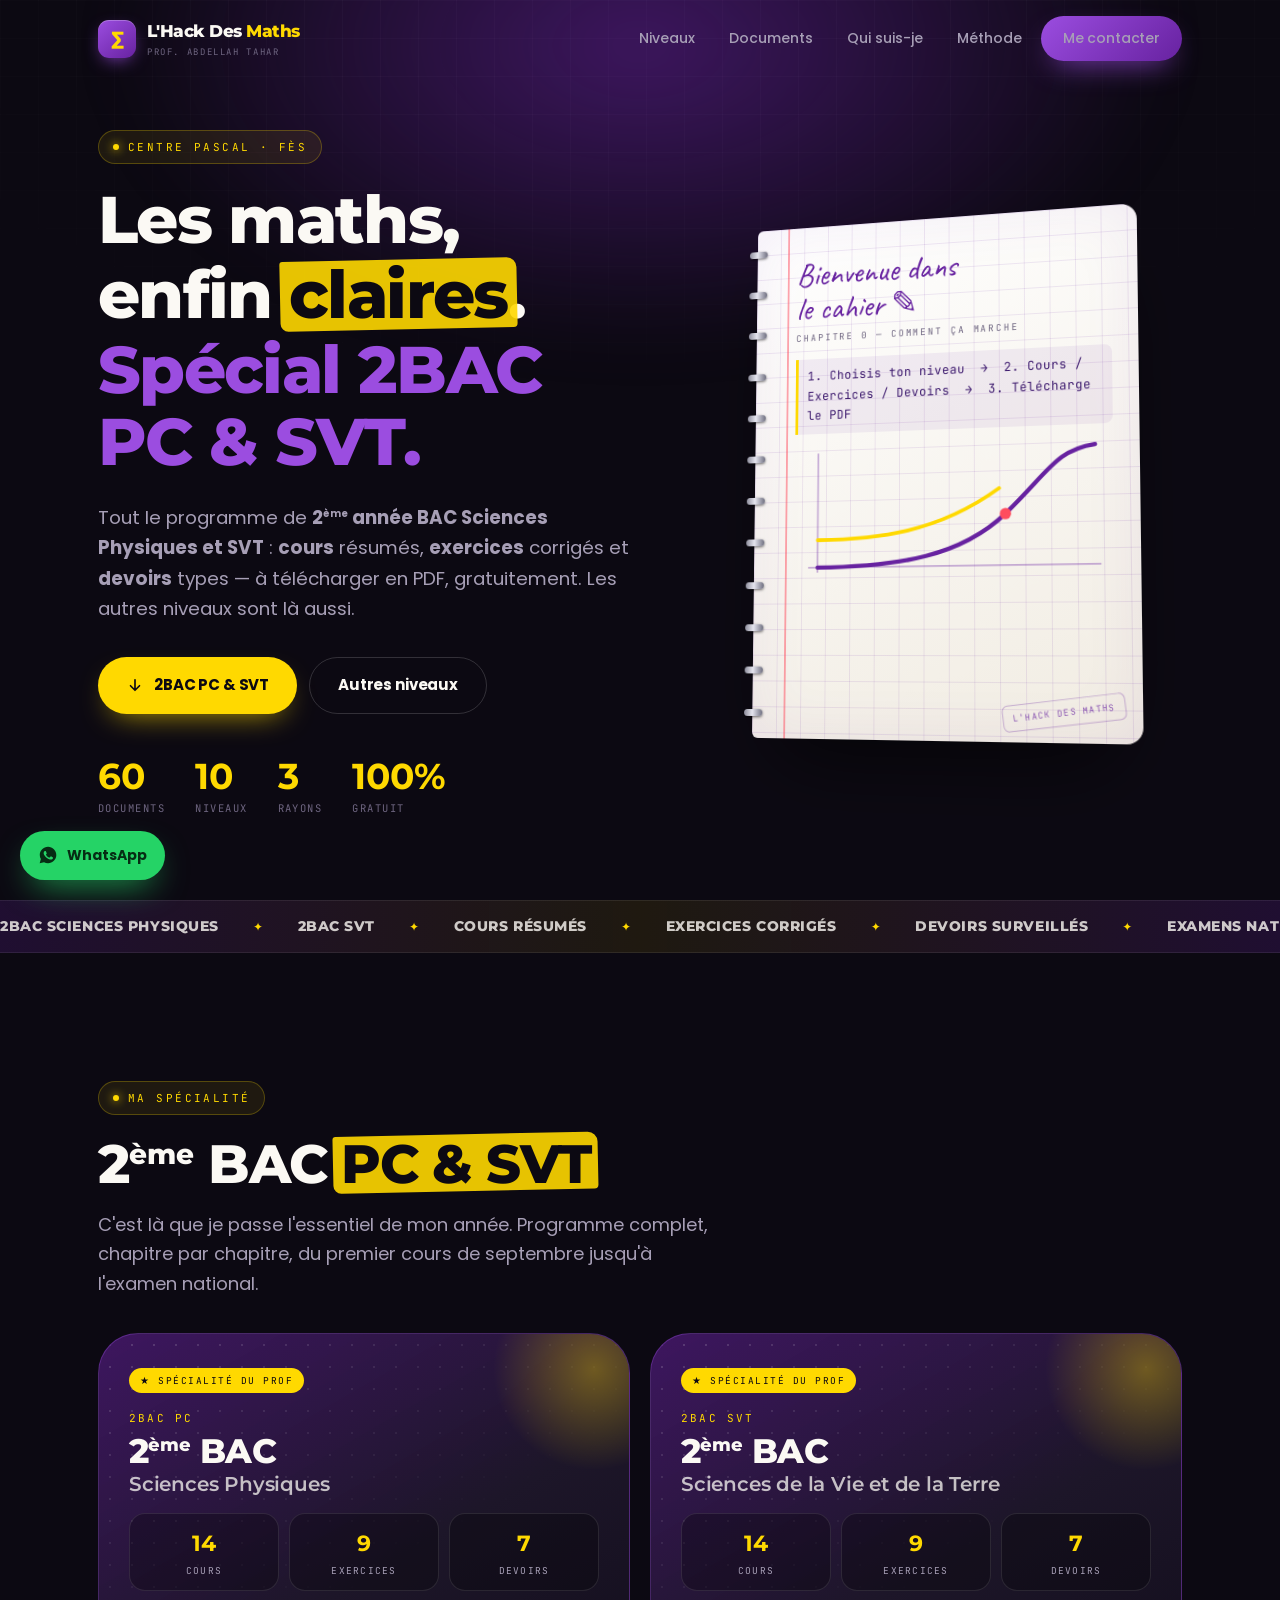
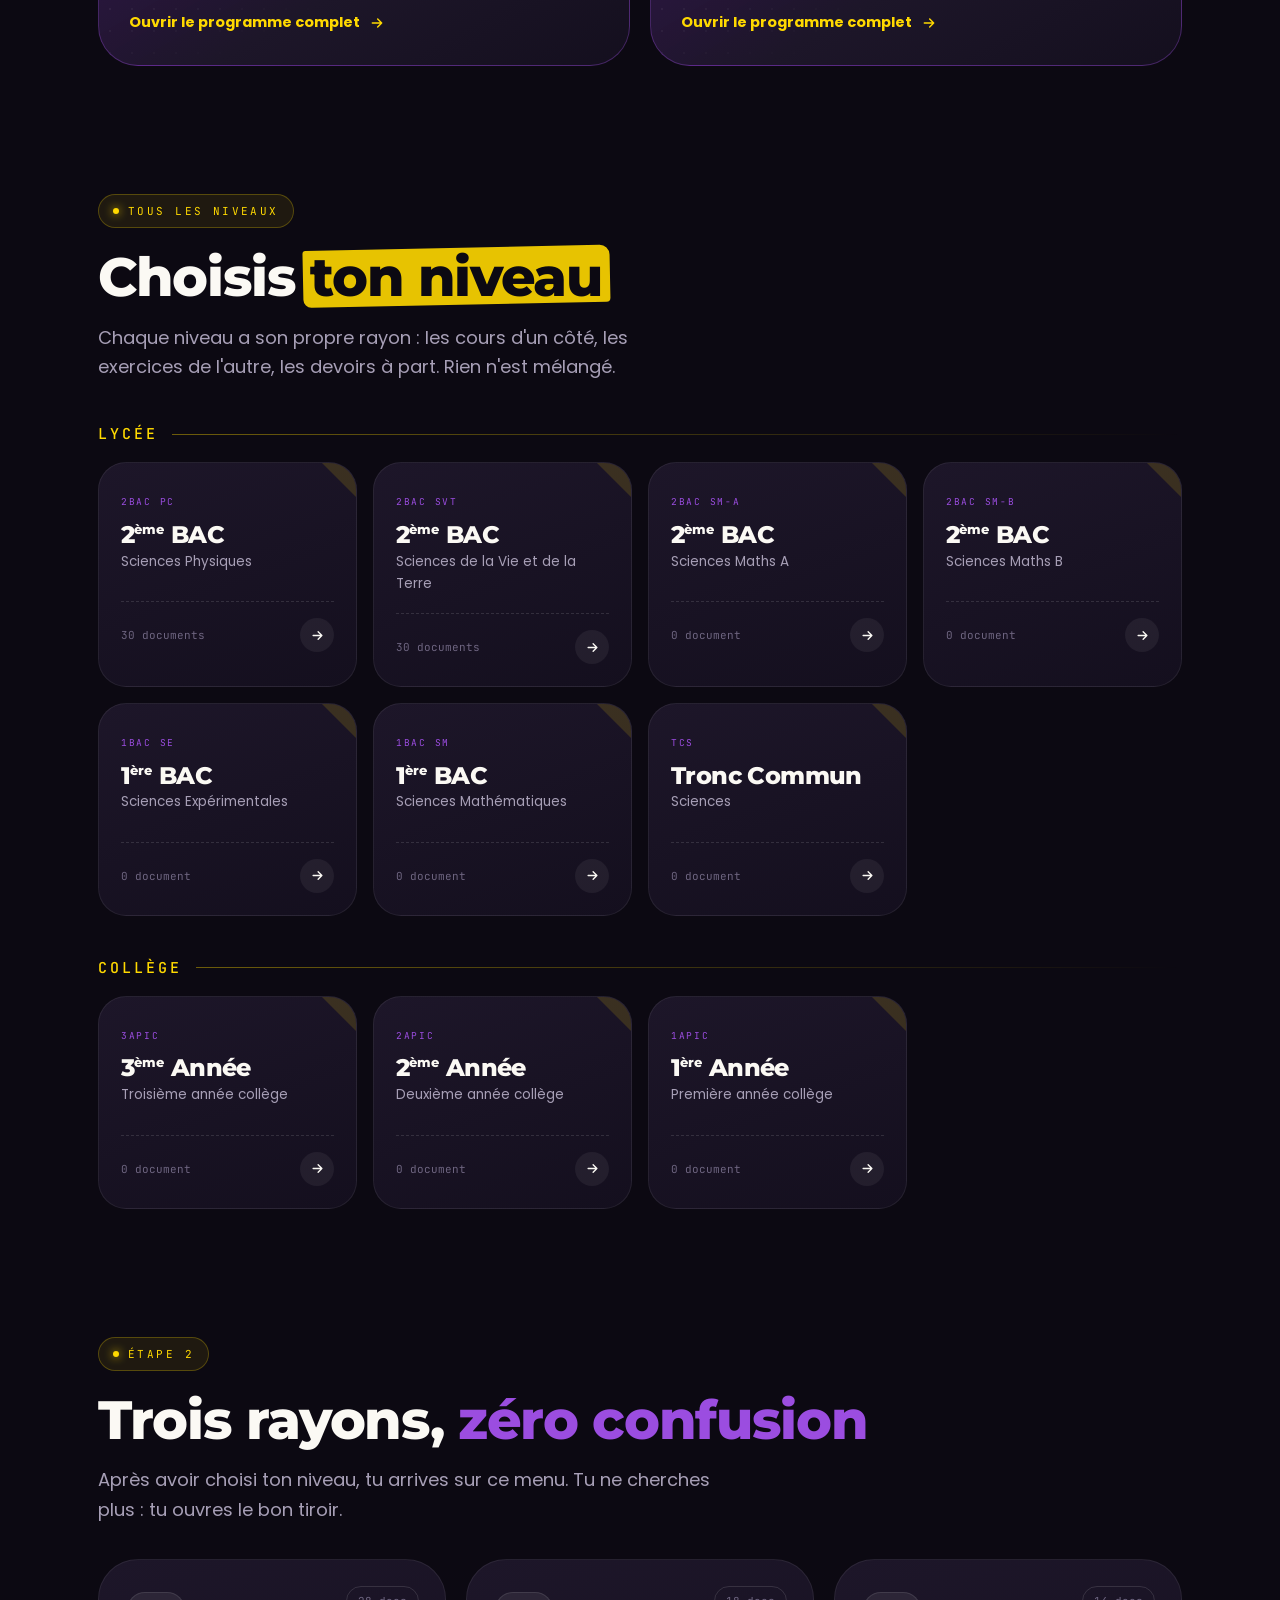
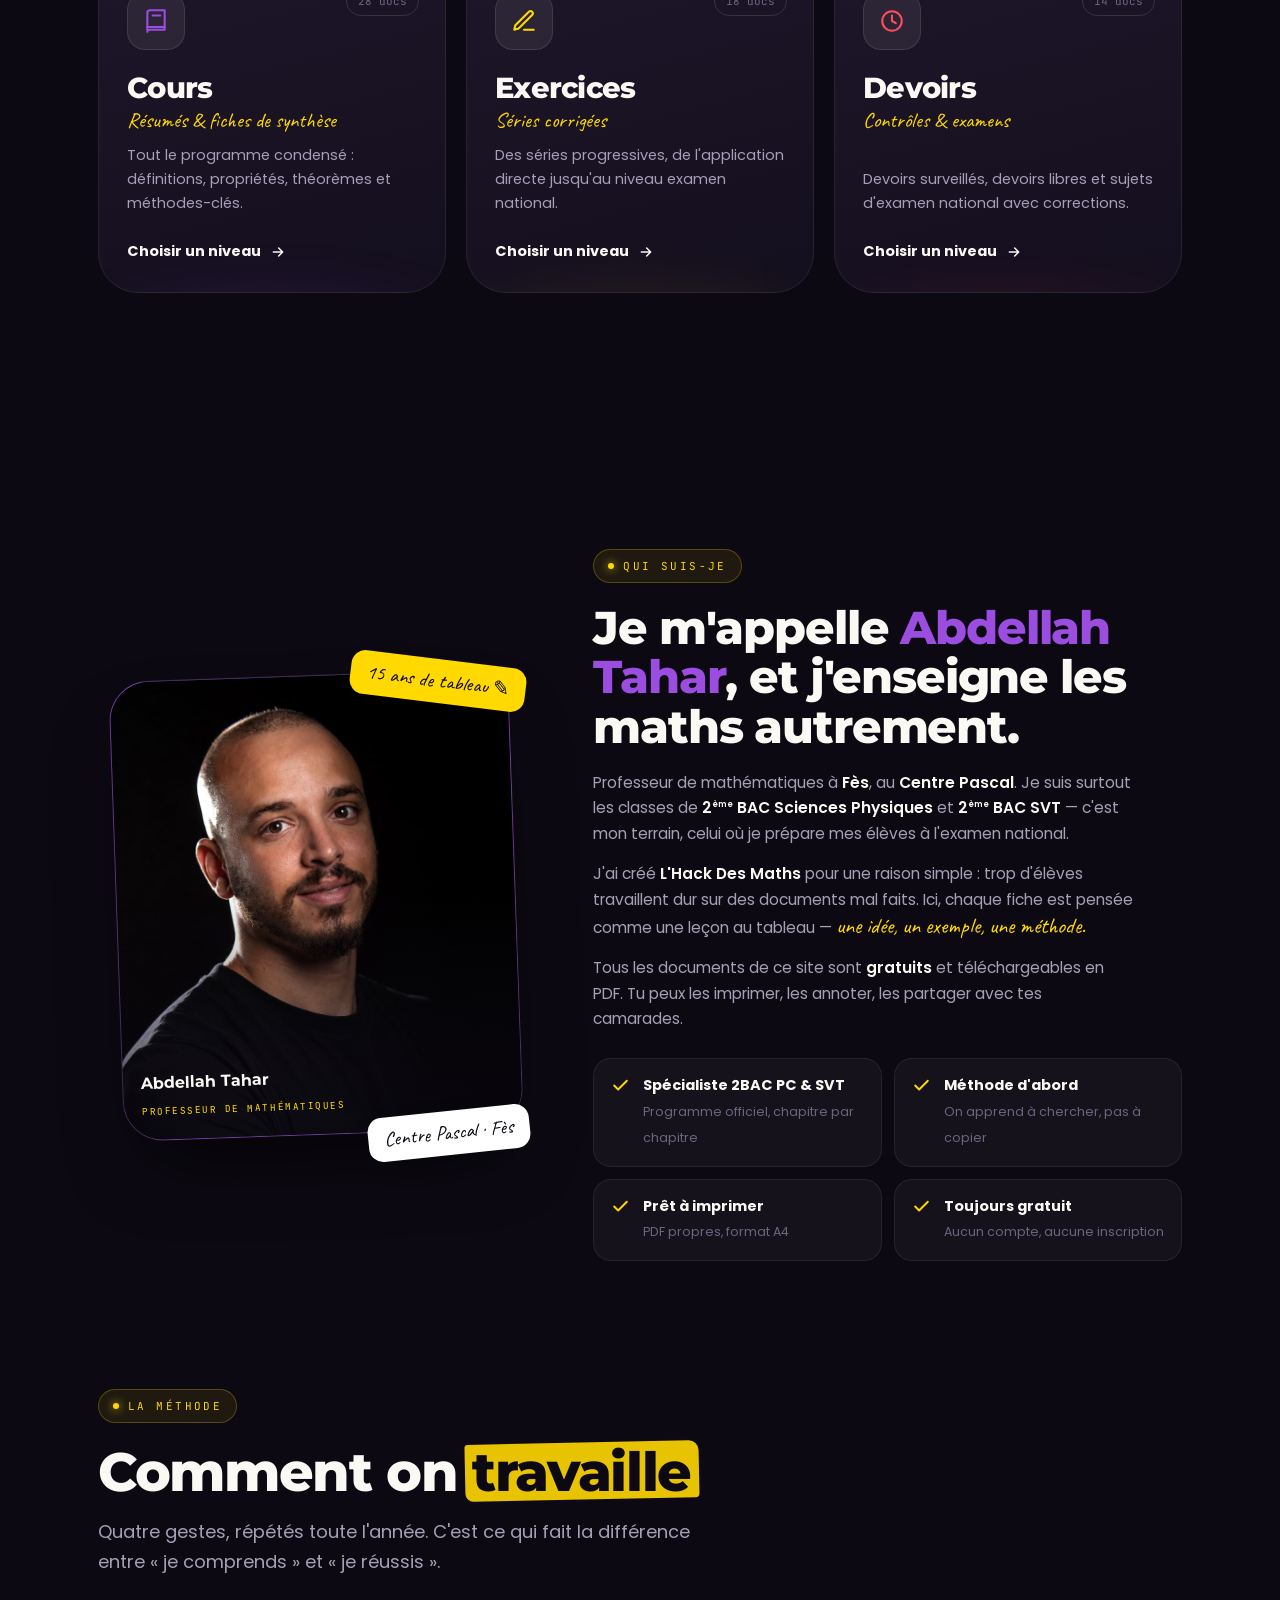
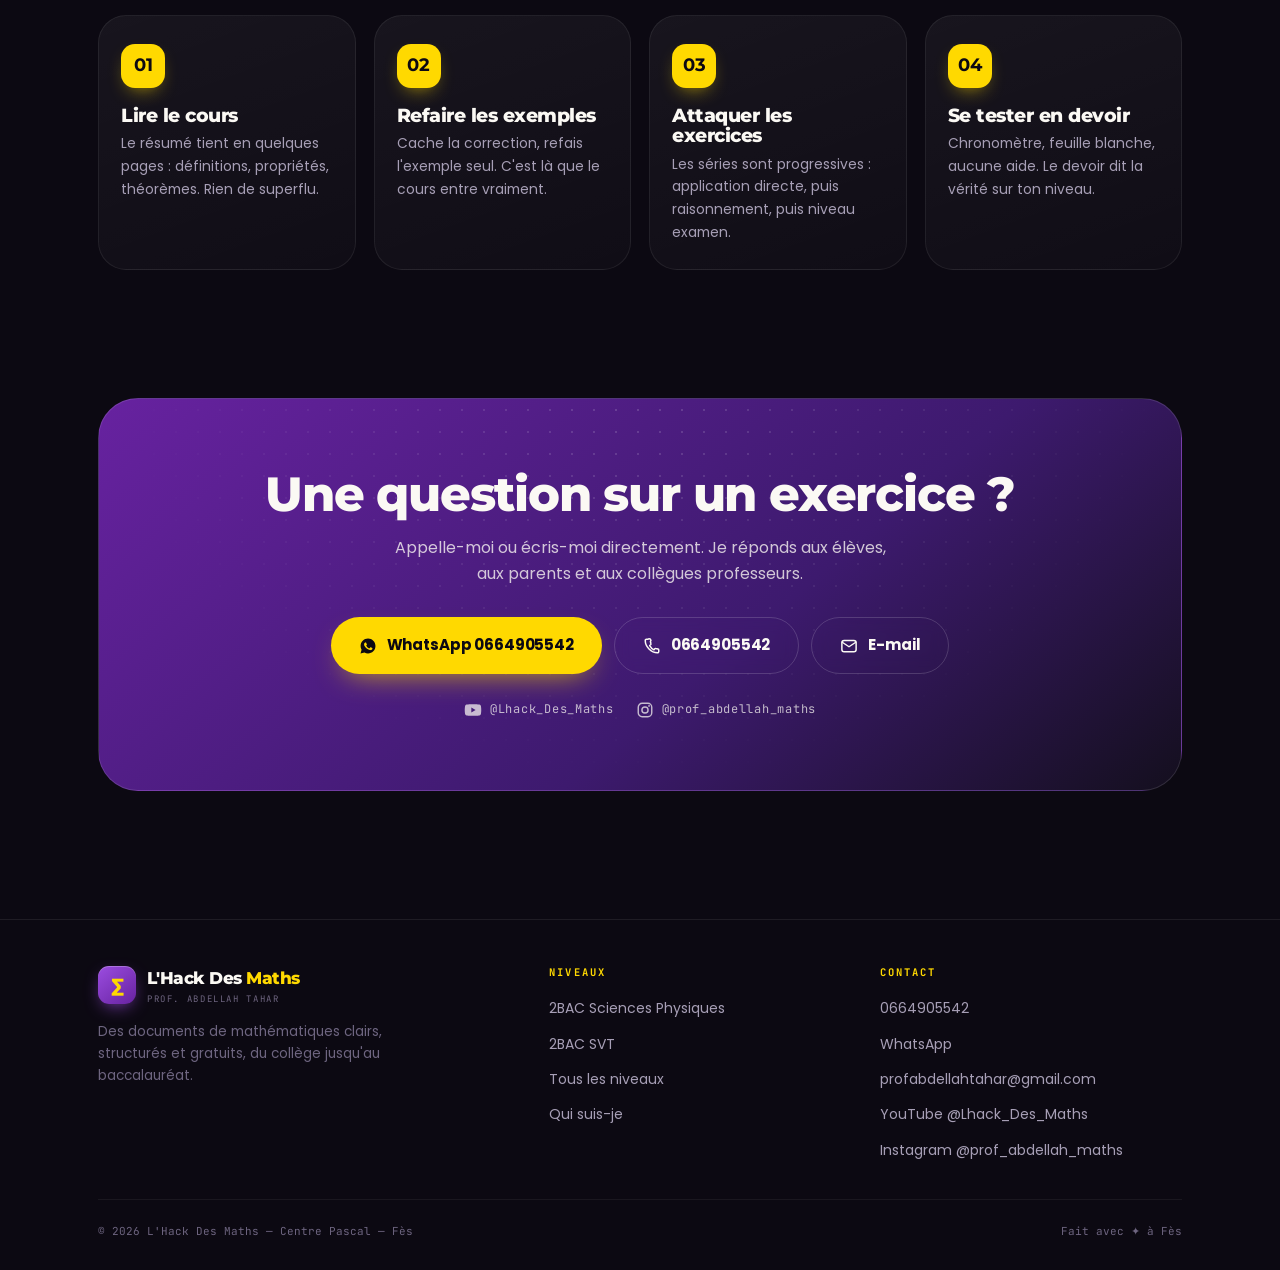
==== commit 6faed5e5: "Add files via upload" ====
--- a/index.html
+++ b/index.html
@@ -9,11 +9,12 @@
 <meta property="og:title" content="L'Hack Des Maths — Prof. Abdellah Tahar">
 <meta property="og:description" content="Cours, exercices et devoirs de maths en PDF, du collège au bac.">
 <meta property="og:type" content="website">
-<link rel="icon" href="data:image/svg+xml,<svg xmlns='http://www.w3.org/2000/svg' viewBox='0 0 100 100'><rect width='100' height='100' rx='24' fill='%236722A0'/><text x='50' y='72' font-size='64' font-family='Georgia' text-anchor='middle' fill='%23FFD900'>∑</text></svg>">
+<link rel="icon" type="image/svg+xml" href="favicon.svg">
+<link rel="manifest" href="site.webmanifest">
 <link rel="preconnect" href="https://fonts.googleapis.com">
 <link rel="preconnect" href="https://fonts.gstatic.com" crossorigin>
 <link href="https://fonts.googleapis.com/css2?family=Montserrat:wght@600;700;800;900&family=Poppins:wght@300;400;500;600;700&family=Caveat:wght@500;600;700&family=JetBrains+Mono:wght@400;500&display=swap" rel="stylesheet">
-<link rel="stylesheet" href="css/style.css">
+<link rel="stylesheet" href="css/style.css?v=5">
 </head>
 <body>
 
@@ -28,20 +29,20 @@
       <h1 id="h1-heros">
         <span class="ligne"><i>Les maths,</i></span>
         <span class="ligne"><i>enfin <span class="surligne" id="surl-hero">claires</span>.</i></span>
-        <span class="ligne"><i class="violet-txt">Du collège au bac.</i></span>
+        <span class="ligne"><i class="violet-txt">Spécial 2BAC PC &amp; SVT.</i></span>
       </h1>
       <p class="heros-p">
-        Un seul cahier pour tout le programme marocain : <strong>cours</strong> résumés,
-        <strong>exercices</strong> corrigés et <strong>devoirs</strong> types.
-        Tu choisis ton niveau, tu choisis ton rayon, tu télécharges. C'est tout.
+        Tout le programme de <strong>2<sup>ème</sup> année BAC Sciences Physiques et SVT</strong> :
+        <strong>cours</strong> résumés, <strong>exercices</strong> corrigés et <strong>devoirs</strong> types —
+        à télécharger en PDF, gratuitement. Les autres niveaux sont là aussi.
       </p>
       <div class="heros-btns">
-        <a href="#niveaux" class="btn btn-2">Choisir mon niveau</a>
-        <a href="#moi" class="btn btn-3">Qui suis-je ?</a>
+        <a href="#focus" class="btn btn-2">2BAC PC &amp; SVT</a>
+        <a href="#niveaux" class="btn btn-3">Autres niveaux</a>
       </div>
       <div class="heros-stats">
-        <div class="stat"><b id="s-niv">11</b><span>Niveaux</span></div>
-        <div class="stat"><b id="s-doc">20</b><span>Documents</span></div>
+        <div class="stat"><b id="s-doc">60</b><span>Documents</span></div>
+        <div class="stat"><b id="s-niv">10</b><span>Niveaux</span></div>
         <div class="stat"><b>3</b><span>Rayons</span></div>
         <div class="stat"><b>100%</b><span>Gratuit</span></div>
       </div>
@@ -98,18 +99,30 @@
 <!-- ========================== BANDEAU ============================ -->
 <div class="bandeau" aria-hidden="true">
   <div class="bandeau-piste">
-    <span>Cours résumés</span><span>Exercices corrigés</span><span>Devoirs surveillés</span>
-    <span>Examens nationaux</span><span>Du collège au bac</span><span>PDF gratuits</span>
-    <span>Cours résumés</span><span>Exercices corrigés</span><span>Devoirs surveillés</span>
-    <span>Examens nationaux</span><span>Du collège au bac</span><span>PDF gratuits</span>
+    <span>2BAC Sciences Physiques</span><span>2BAC SVT</span><span>Cours résumés</span>
+    <span>Exercices corrigés</span><span>Devoirs surveillés</span><span>Examens nationaux</span><span>PDF gratuits</span>
+    <span>2BAC Sciences Physiques</span><span>2BAC SVT</span><span>Cours résumés</span>
+    <span>Exercices corrigés</span><span>Devoirs surveillés</span><span>Examens nationaux</span><span>PDF gratuits</span>
   </div>
 </div>
 
+<!-- ===================== FOCUS 2BAC PC / SVT ===================== -->
+<section class="section" id="focus">
+  <div class="wrap">
+    <div class="rev">
+      <span class="kicker">Ma spécialité</span>
+      <h2 class="h-sec">2<sup>ème</sup> BAC <span class="surligne">PC &amp; SVT</span></h2>
+      <p class="sous-sec">C'est là que je passe l'essentiel de mon année. Programme complet, chapitre par chapitre, du premier cours de septembre jusqu'à l'examen national.</p>
+    </div>
+    <div class="grille-focus" id="grille-focus" style="margin-top:34px"></div>
+  </div>
+</section>
+
 <!-- ========================== NIVEAUX ============================ -->
-<section class="section" id="niveaux">
+<section class="section" id="niveaux" style="padding-top:0">
   <div class="wrap">
     <div class="rev">
-      <span class="kicker">Étape 1</span>
+      <span class="kicker">Tous les niveaux</span>
       <h2 class="h-sec">Choisis <span class="surligne">ton niveau</span></h2>
       <p class="sous-sec">Chaque niveau a son propre rayon : les cours d'un côté, les exercices de l'autre, les devoirs à part. Rien n'est mélangé.</p>
     </div>
@@ -148,8 +161,9 @@
       <span class="kicker">Qui suis-je</span>
       <h2>Je m'appelle <span class="violet-txt">Abdellah Tahar</span>, et j'enseigne les maths autrement.</h2>
       <p>
-        Professeur de mathématiques à <strong>Fès</strong>, j'accompagne chaque année des élèves du
-        collège jusqu'à la <strong>2ème année du baccalauréat</strong> au <strong>Centre Pascal</strong>.
+        Professeur de mathématiques à <strong>Fès</strong>, au <strong>Centre Pascal</strong>.
+        Je suis surtout les classes de <strong>2<sup>ème</sup> BAC Sciences Physiques</strong> et
+        <strong>2<sup>ème</sup> BAC SVT</strong> — c'est mon terrain, celui où je prépare mes élèves à l'examen national.
       </p>
       <p>
         J'ai créé <strong>L'Hack Des Maths</strong> pour une raison simple : trop d'élèves travaillent dur
@@ -164,7 +178,7 @@
       <div class="bio-points">
         <div class="bio-point">
           <span></span>
-          <div><b>Programme marocain</b><span>100 % conforme, à jour 2026</span></div>
+          <div><b>Spécialiste 2BAC PC &amp; SVT</b><span>Programme officiel, chapitre par chapitre</span></div>
         </div>
         <div class="bio-point">
           <span></span>
@@ -222,10 +236,15 @@
   <div class="wrap">
     <div class="cta rev">
       <h2>Une question sur un exercice ?</h2>
-      <p>Écris-moi directement. Je réponds aux élèves, aux parents et aux collègues professeurs.</p>
+      <p>Appelle-moi ou écris-moi directement. Je réponds aux élèves, aux parents et aux collègues professeurs.</p>
       <div class="cta-btns">
         <a class="btn btn-2" id="lien-wa" href="#" target="_blank" rel="noopener">WhatsApp</a>
-        <a class="btn btn-3" id="lien-mail" href="#">Envoyer un e-mail</a>
+        <a class="btn btn-3" id="lien-tel" href="#">Appeler</a>
+        <a class="btn btn-3" id="lien-mail" href="#">E-mail</a>
+      </div>
+      <div class="cta-reseaux">
+        <a id="lien-yt" href="#" target="_blank" rel="noopener"></a>
+        <a id="lien-ig" href="#" target="_blank" rel="noopener"></a>
       </div>
     </div>
   </div>
@@ -233,11 +252,12 @@
 
 <div id="slot-pied"></div>
 
-<script src="js/data.js"></script>
-<script src="js/app.js"></script>
+<script src="js/data.js?v=5"></script>
+<script src="js/app.js?v=5"></script>
 <script>
 function avantInteractions(){
   /* Contenus dynamiques */
+  rendreVedettes('#grille-focus');
   rendreNiveaux('#grille-niveaux');
   rendreRayons('#grille-rayons', null);
 
@@ -250,13 +270,27 @@
 
   /* Boutons héros / contact */
   const b = document.querySelector('.heros-btns .btn-2');
-  if (b) b.innerHTML = ICO.bas + ' Choisir mon niveau';
+  if (b) b.innerHTML = ICO.bas + ' 2BAC PC &amp; SVT';
+
   const wa = document.getElementById('lien-wa');
   wa.href = 'https://wa.me/' + SITE.whatsapp;
-  wa.innerHTML = ICO.wa + ' WhatsApp';
+  wa.innerHTML = ICO.wa + ' WhatsApp ' + SITE.tel;
+
+  const tl = document.getElementById('lien-tel');
+  tl.href = 'tel:+' + SITE.whatsapp;
+  tl.innerHTML = ICO.tel + ' ' + SITE.tel;
+
   const ml = document.getElementById('lien-mail');
   ml.href = 'mailto:' + SITE.email;
-  ml.innerHTML = ICO.mail + ' Envoyer un e-mail';
+  ml.innerHTML = ICO.mail + ' E-mail';
+
+  const yt = document.getElementById('lien-yt');
+  yt.href = SITE.youtube;
+  yt.innerHTML = ICO.yt + ' ' + SITE.ytNom;
+
+  const ig = document.getElementById('lien-ig');
+  ig.href = SITE.instagram;
+  ig.innerHTML = ICO.insta + ' ' + SITE.instaNom;
 
   /* Ouverture du cahier */
   const cahier = document.getElementById('cahier');
--- a/css/style.css
+++ b/css/style.css
@@ -111,6 +111,7 @@
 .kicker::before{ content:""; width:6px; height:6px; border-radius:50%; background:var(--jaune); box-shadow:0 0 10px var(--jaune); }
 
 h1,h2,h3,h4{ font-family:var(--f-titre); font-weight:800; line-height:1.08; letter-spacing:-.025em; }
+h1 sup, h2 sup, h3 sup, h4 sup, .heros-p sup, .bio p sup{ font-size:.52em; vertical-align:super; line-height:0; letter-spacing:0; }
 
 .h-sec{ font-size:clamp(30px,5.2vw,54px); margin-bottom:16px; }
 .sous-sec{ color:var(--gris); font-size:clamp(15px,1.7vw,18px); max-width:56ch; }
@@ -384,6 +385,59 @@
 
 
 /* ---------------------------------------------------------------
+   5b. NIVEAUX MIS EN AVANT (2BAC PC / SVT)
+   --------------------------------------------------------------- */
+.grille-focus{ display:grid; gap:20px; grid-template-columns:1fr; }
+@media (min-width:820px){ .grille-focus{ grid-template-columns:1fr 1fr; } }
+
+.carte-focus{
+  position:relative; overflow:hidden; display:flex; flex-direction:column;
+  padding:34px 30px 30px; border-radius:var(--r-xl); isolation:isolate;
+  background:linear-gradient(150deg, rgba(103,34,160,.55), var(--encre-3) 62%, var(--encre-2));
+  border:1px solid rgba(155,77,224,.35);
+  transition:transform .55s var(--spring), box-shadow .5s var(--ease), border-color .4s;
+  min-height:270px;
+}
+.carte-focus::before{
+  content:""; position:absolute; inset:0; z-index:-1; opacity:.32;
+  background-image:radial-gradient(rgba(255,255,255,.5) 1px, transparent 1px);
+  background-size:22px 22px;
+  mask-image:linear-gradient(150deg,#000,transparent 65%);
+}
+.carte-focus::after{
+  content:""; position:absolute; z-index:-1; right:-70px; top:-70px;
+  width:210px; height:210px; border-radius:50%;
+  background:radial-gradient(circle, rgba(255,217,0,.35), transparent 68%);
+  transition:transform .7s var(--ease);
+}
+.carte-focus:hover{ transform:translateY(-9px); border-color:var(--jaune); box-shadow:var(--ombre-l), var(--lueur); }
+.carte-focus:hover::after{ transform:scale(1.35); }
+
+.focus-etoile{
+  align-self:flex-start;
+  font-family:var(--f-mono); font-size:9.5px; letter-spacing:.16em; text-transform:uppercase;
+  color:var(--encre); background:var(--jaune);
+  padding:5px 11px; border-radius:100px; margin-bottom:16px;
+}
+.focus-tag{ font-family:var(--f-mono); font-size:11px; letter-spacing:.2em; color:var(--jaune); }
+.carte-focus h3{ font-size:clamp(26px,3.6vw,34px); margin:6px 0 18px; }
+.carte-focus h3 em{ display:block; font-style:normal; font-size:.58em; font-weight:600; color:rgba(251,249,244,.75); letter-spacing:-.01em; margin-top:4px; }
+
+.focus-chiffres{ display:flex; gap:10px; flex-wrap:wrap; margin-top:auto; }
+.focus-chiffres span{
+  flex:1; min-width:78px; text-align:center;
+  padding:12px 8px; border-radius:16px;
+  background:rgba(0,0,0,.28); border:1px solid rgba(255,255,255,.1);
+  font-family:var(--f-mono); font-size:9.5px; letter-spacing:.13em; text-transform:uppercase; color:var(--gris);
+}
+.focus-chiffres b{ display:block; font-family:var(--f-titre); font-size:22px; color:var(--jaune); letter-spacing:-.02em; }
+
+.focus-cta{ display:flex; align-items:center; gap:9px; margin-top:20px; font-weight:700; font-size:14.5px; color:var(--jaune); }
+.focus-cta svg{ width:16px; height:16px; transition:transform .4s var(--spring); }
+.carte-focus:hover .focus-cta svg{ transform:translateX(6px); }
+
+
+/* ---------------------------------------------------------------
    6. CARTES NIVEAUX
    --------------------------------------------------------------- */
 .cycle-titre{ display:flex; align-items:center; gap:14px; margin:44px 0 20px; }
@@ -580,6 +634,14 @@
 .cta h2{ font-size:clamp(28px,5vw,48px); margin-bottom:14px; }
 .cta p{ color:rgba(251,249,244,.78); max-width:52ch; margin:0 auto 30px; }
 .cta-btns{ display:flex; flex-wrap:wrap; gap:12px; justify-content:center; }
+.cta-reseaux{ display:flex; flex-wrap:wrap; gap:22px; justify-content:center; margin-top:26px; }
+.cta-reseaux a{
+  display:inline-flex; align-items:center; gap:8px;
+  font-family:var(--f-mono); font-size:12px; letter-spacing:.06em;
+  color:rgba(251,249,244,.72); transition:color .3s, transform .3s var(--spring);
+}
+.cta-reseaux a svg{ width:18px; height:18px; }
+.cta-reseaux a:hover{ color:var(--jaune); transform:translateY(-2px); }
 
 
 /* ---------------------------------------------------------------
@@ -718,6 +780,22 @@
 .progres{ position:fixed; top:0; left:0; height:3px; z-index:200; width:0;
   background:linear-gradient(90deg,var(--violet-clair),var(--jaune)); box-shadow:0 0 12px rgba(255,217,0,.6); transition:width .12s linear; }
 
+/* Bouton WhatsApp flottant */
+.wa-flottant{
+  position:fixed; left:20px; bottom:20px; z-index:91;
+  display:inline-flex; align-items:center; gap:9px;
+  padding:13px 18px; border-radius:100px;
+  background:#25D366; color:#062d14; font-weight:700; font-size:14px;
+  box-shadow:0 14px 34px -12px rgba(37,211,102,.85);
+  transition:transform .4s var(--spring), box-shadow .4s;
+}
+.wa-flottant svg{ width:20px; height:20px; flex:none; }
+.wa-flottant:hover{ transform:translateY(-3px) scale(1.03); box-shadow:0 20px 40px -12px rgba(37,211,102,1); }
+@media (max-width:560px){
+  .wa-flottant span{ display:none; }
+  .wa-flottant{ padding:14px; }
+}
+
 /* Bouton haut */
 .haut{
   position:fixed; right:20px; bottom:20px; z-index:90;
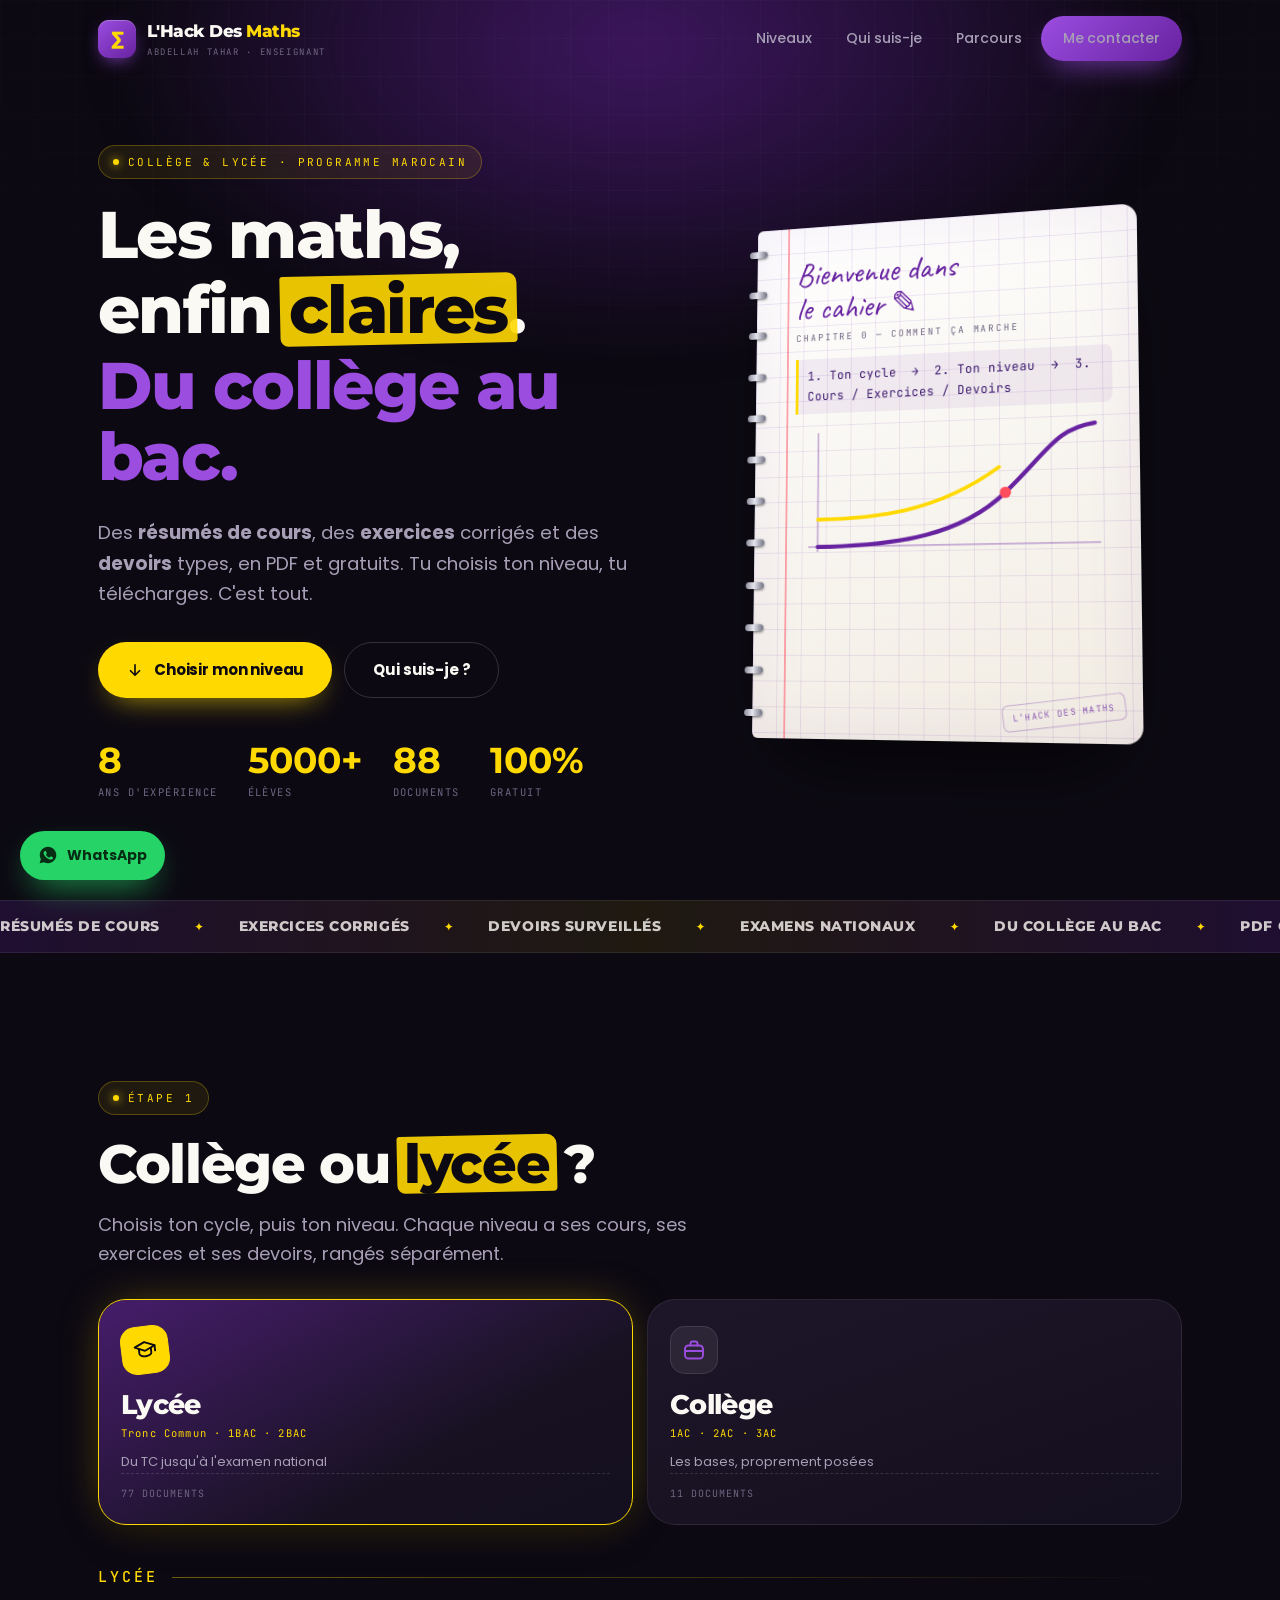
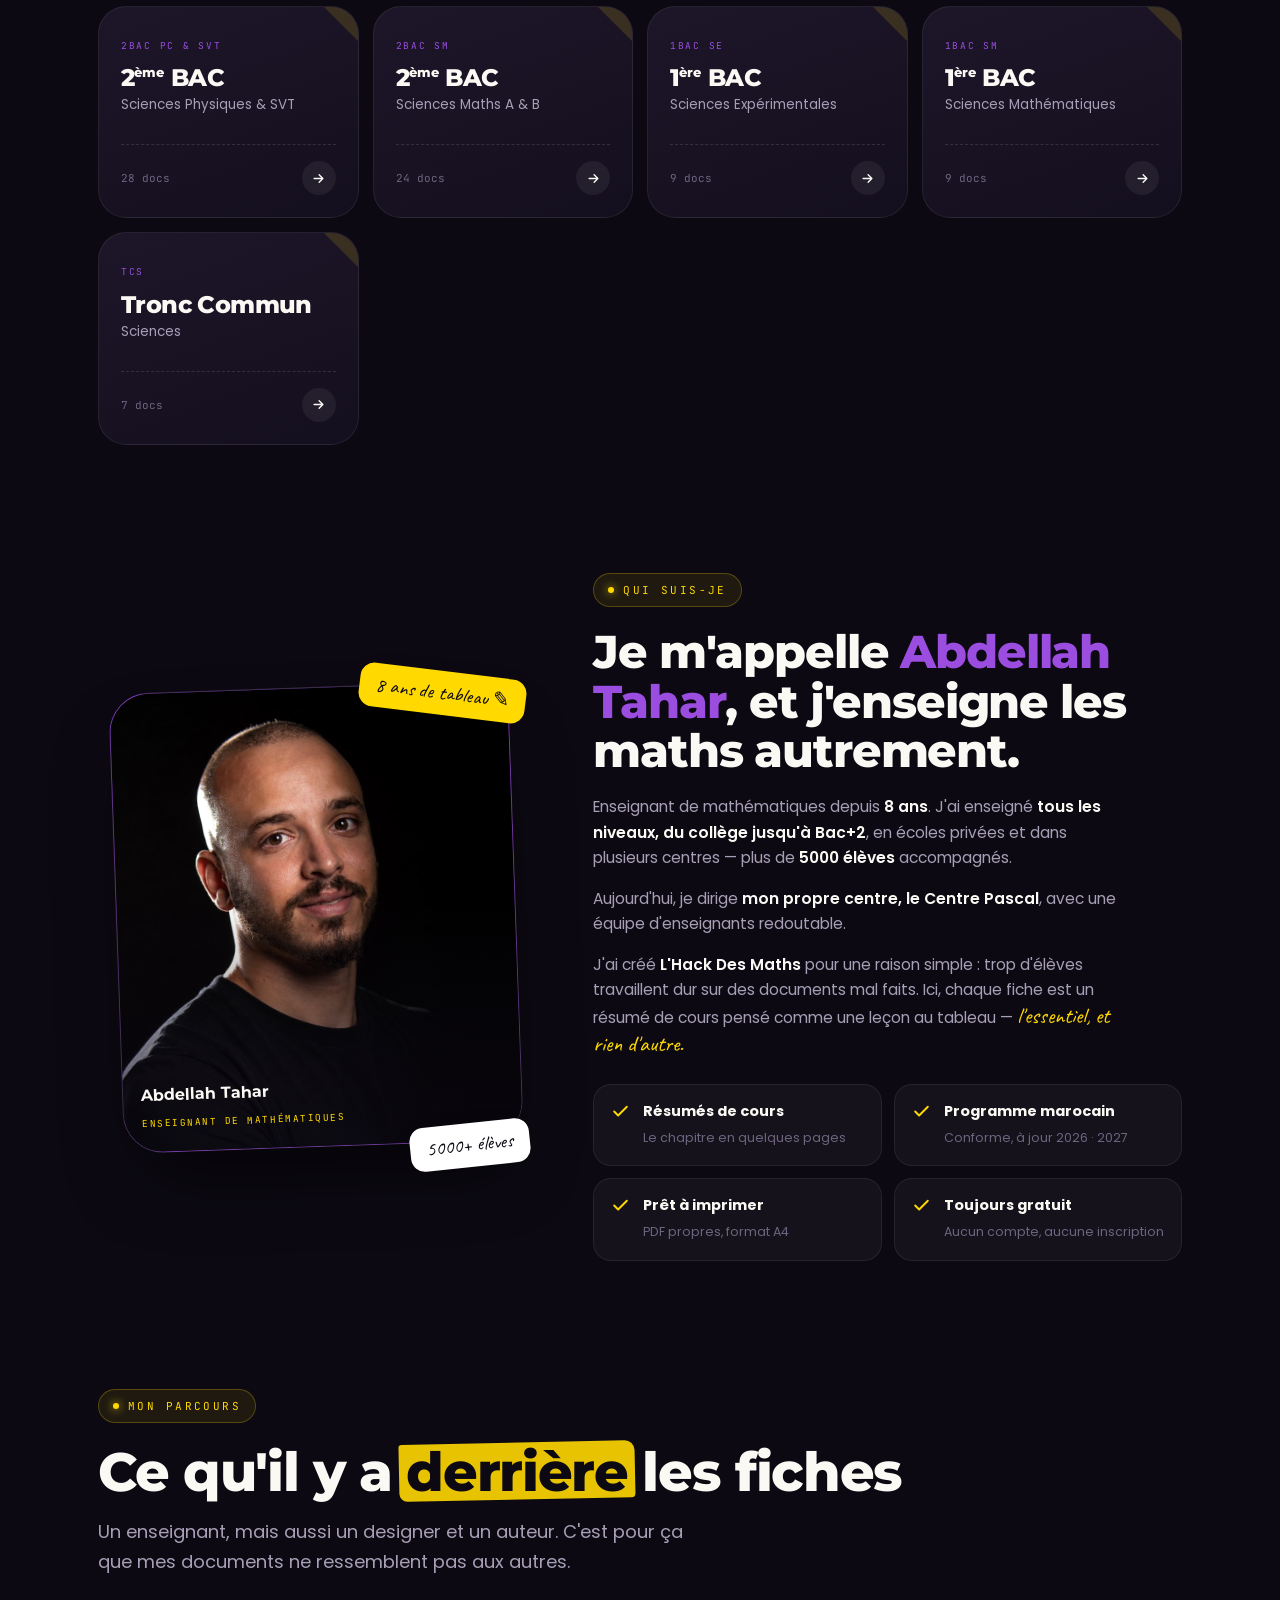
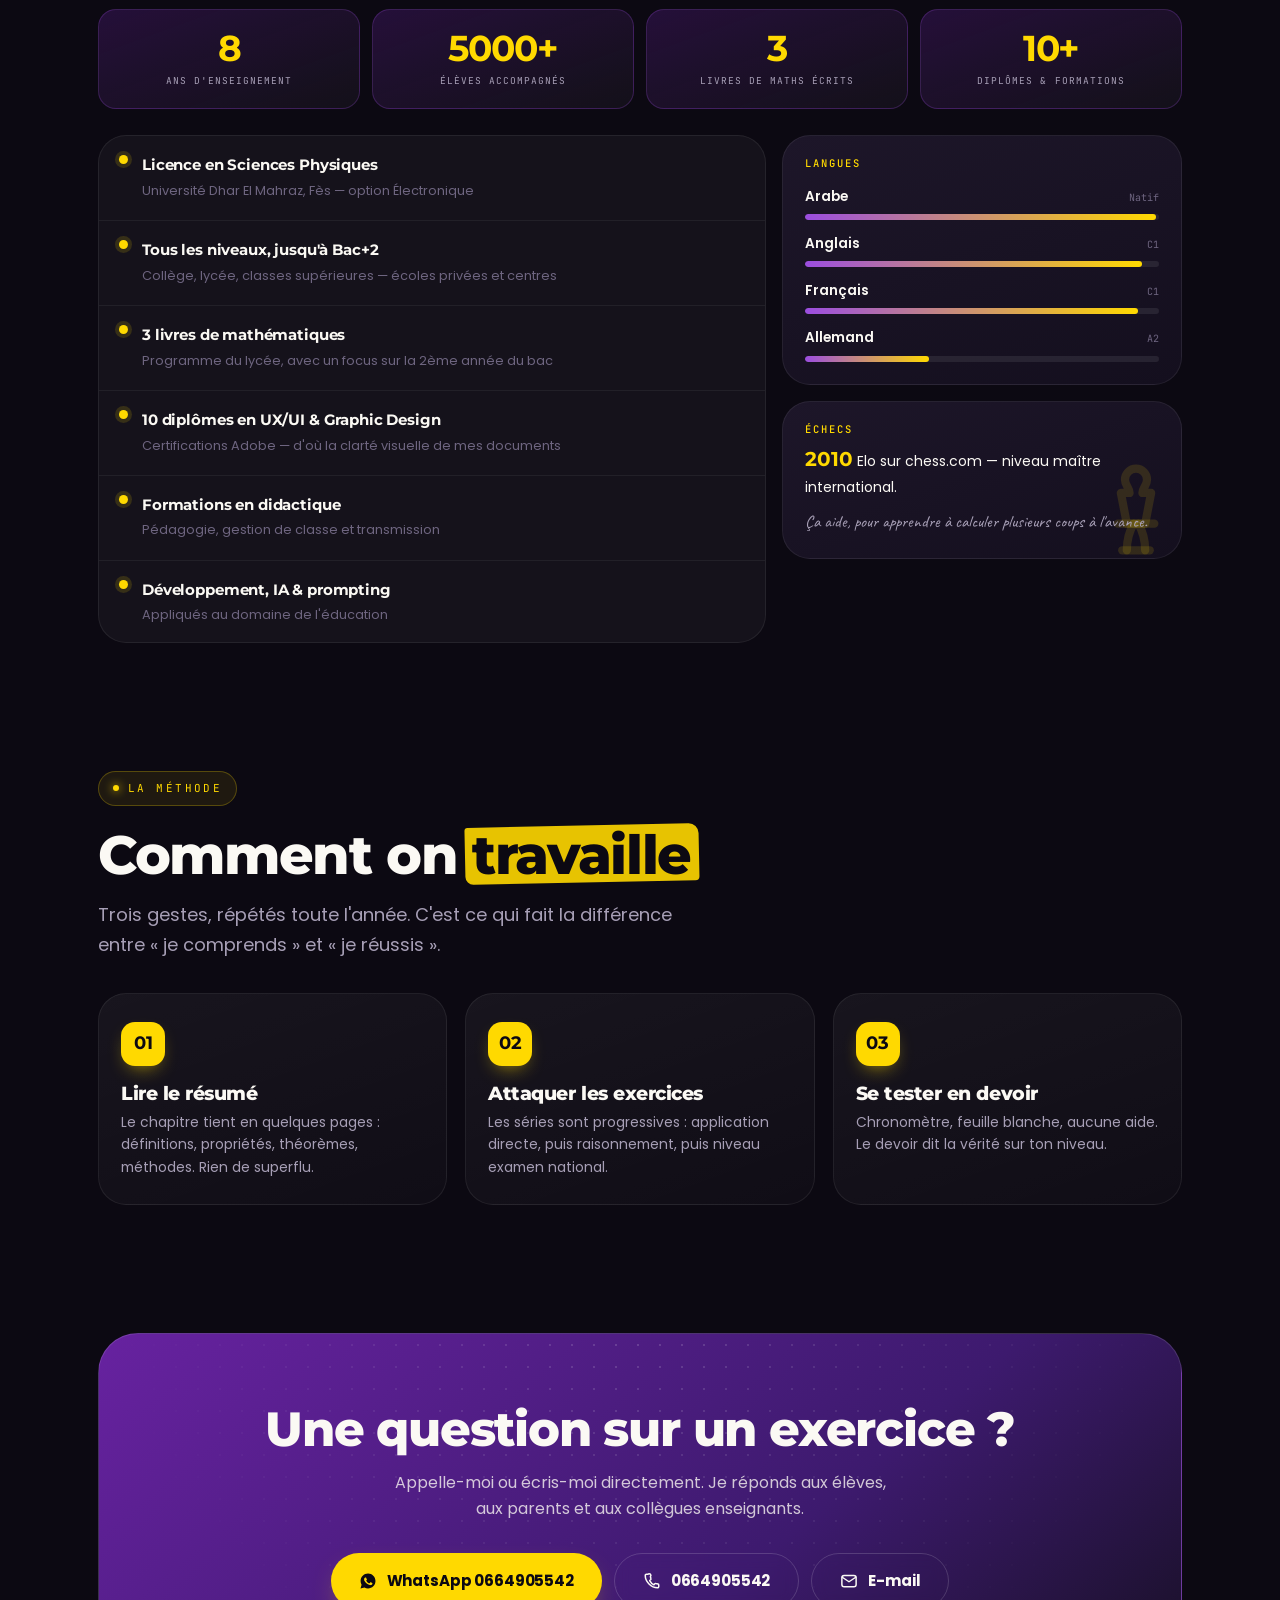
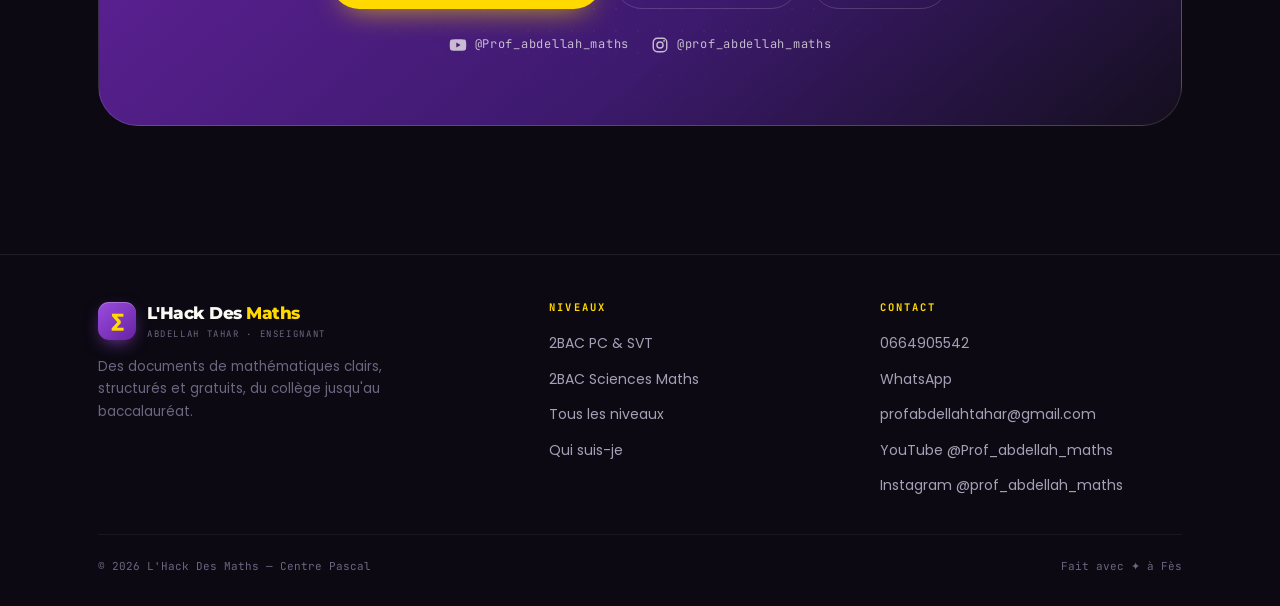
==== commit b11b5fa3: "Add files via upload" ====
--- a/index.html
+++ b/index.html
@@ -3,18 +3,18 @@
 <head>
 <meta charset="UTF-8">
 <meta name="viewport" content="width=device-width, initial-scale=1">
-<title>L'Hack Des Maths — Prof. Abdellah Tahar | Cours, Exercices & Devoirs de Maths</title>
-<meta name="description" content="Cours, exercices et devoirs de mathématiques en PDF, du collège à la 2ème année du baccalauréat. Par Prof. Abdellah Tahar, Centre Pascal — Fès.">
+<title>L'Hack Des Maths — Abdellah Tahar | Cours, Exercices &amp; Devoirs de Maths</title>
+<meta name="description" content="Résumés de cours, exercices corrigés et devoirs de mathématiques en PDF, du collège à la 2ème année du baccalauréat. Par Abdellah Tahar, enseignant de mathématiques.">
 <meta name="theme-color" content="#0C0912">
-<meta property="og:title" content="L'Hack Des Maths — Prof. Abdellah Tahar">
-<meta property="og:description" content="Cours, exercices et devoirs de maths en PDF, du collège au bac.">
+<meta property="og:title" content="L'Hack Des Maths — Abdellah Tahar">
+<meta property="og:description" content="Résumés de cours, exercices et devoirs de maths en PDF, du collège au bac.">
 <meta property="og:type" content="website">
 <link rel="icon" type="image/svg+xml" href="favicon.svg">
 <link rel="manifest" href="site.webmanifest">
 <link rel="preconnect" href="https://fonts.googleapis.com">
 <link rel="preconnect" href="https://fonts.gstatic.com" crossorigin>
 <link href="https://fonts.googleapis.com/css2?family=Montserrat:wght@600;700;800;900&family=Poppins:wght@300;400;500;600;700&family=Caveat:wght@500;600;700&family=JetBrains+Mono:wght@400;500&display=swap" rel="stylesheet">
-<link rel="stylesheet" href="css/style.css?v=5">
+<link rel="stylesheet" href="css/style.css?v=6">
 </head>
 <body>
 
@@ -25,25 +25,25 @@
   <div class="wrap heros-grid">
 
     <div class="heros-txt">
-      <span class="kicker">Centre Pascal · Fès</span>
+      <span class="kicker">Collège &amp; Lycée · Programme marocain</span>
       <h1 id="h1-heros">
         <span class="ligne"><i>Les maths,</i></span>
         <span class="ligne"><i>enfin <span class="surligne" id="surl-hero">claires</span>.</i></span>
-        <span class="ligne"><i class="violet-txt">Spécial 2BAC PC &amp; SVT.</i></span>
+        <span class="ligne"><i class="violet-txt">Du collège au bac.</i></span>
       </h1>
       <p class="heros-p">
-        Tout le programme de <strong>2<sup>ème</sup> année BAC Sciences Physiques et SVT</strong> :
-        <strong>cours</strong> résumés, <strong>exercices</strong> corrigés et <strong>devoirs</strong> types —
-        à télécharger en PDF, gratuitement. Les autres niveaux sont là aussi.
+        Des <strong>résumés de cours</strong>, des <strong>exercices</strong> corrigés et des
+        <strong>devoirs</strong> types, en PDF et gratuits.
+        Tu choisis ton niveau, tu télécharges. C'est tout.
       </p>
       <div class="heros-btns">
-        <a href="#focus" class="btn btn-2">2BAC PC &amp; SVT</a>
-        <a href="#niveaux" class="btn btn-3">Autres niveaux</a>
+        <a href="#niveaux" class="btn btn-2">Choisir mon niveau</a>
+        <a href="#moi" class="btn btn-3">Qui suis-je ?</a>
       </div>
       <div class="heros-stats">
-        <div class="stat"><b id="s-doc">60</b><span>Documents</span></div>
-        <div class="stat"><b id="s-niv">10</b><span>Niveaux</span></div>
-        <div class="stat"><b>3</b><span>Rayons</span></div>
+        <div class="stat"><b>8</b><span>Ans d'expérience</span></div>
+        <div class="stat"><b>5000+</b><span>Élèves</span></div>
+        <div class="stat"><b id="s-doc">80</b><span>Documents</span></div>
         <div class="stat"><b>100%</b><span>Gratuit</span></div>
       </div>
     </div>
@@ -62,7 +62,7 @@
             <div class="pt-main">Bienvenue dans<br>le cahier ✎</div>
             <div class="pt-sub">Chapitre 0 — Comment ça marche</div>
           </div>
-          <div class="page-formule">1. Choisis ton niveau &nbsp;→&nbsp; 2. Cours / Exercices / Devoirs &nbsp;→&nbsp; 3. Télécharge le PDF</div>
+          <div class="page-formule">1. Ton cycle &nbsp;→&nbsp; 2. Ton niveau &nbsp;→&nbsp; 3. Cours / Exercices / Devoirs</div>
           <svg viewBox="0 0 260 110" fill="none" aria-hidden="true">
             <path d="M12 100 H250" stroke="#6722A0" stroke-opacity=".35" stroke-width="1.4"/>
             <path d="M20 8 V104" stroke="#6722A0" stroke-opacity=".35" stroke-width="1.4"/>
@@ -84,7 +84,7 @@
             <p>Collège &nbsp;·&nbsp; Lycée &nbsp;·&nbsp; Bac</p>
           </div>
           <div class="couv-bas">
-            <span>Prof. Abdellah Tahar</span>
+            <span>Abdellah Tahar</span>
             <span>∑</span>
           </div>
         </div>
@@ -99,90 +99,75 @@
 <!-- ========================== BANDEAU ============================ -->
 <div class="bandeau" aria-hidden="true">
   <div class="bandeau-piste">
-    <span>2BAC Sciences Physiques</span><span>2BAC SVT</span><span>Cours résumés</span>
-    <span>Exercices corrigés</span><span>Devoirs surveillés</span><span>Examens nationaux</span><span>PDF gratuits</span>
-    <span>2BAC Sciences Physiques</span><span>2BAC SVT</span><span>Cours résumés</span>
-    <span>Exercices corrigés</span><span>Devoirs surveillés</span><span>Examens nationaux</span><span>PDF gratuits</span>
+    <span>Résumés de cours</span><span>Exercices corrigés</span><span>Devoirs surveillés</span>
+    <span>Examens nationaux</span><span>Du collège au bac</span><span>PDF gratuits</span>
+    <span>Résumés de cours</span><span>Exercices corrigés</span><span>Devoirs surveillés</span>
+    <span>Examens nationaux</span><span>Du collège au bac</span><span>PDF gratuits</span>
   </div>
 </div>
 
-<!-- ===================== FOCUS 2BAC PC / SVT ===================== -->
-<section class="section" id="focus">
+<!-- ==================== CYCLE PUIS NIVEAU ======================== -->
+<section class="section" id="niveaux">
   <div class="wrap">
+
     <div class="rev">
-      <span class="kicker">Ma spécialité</span>
-      <h2 class="h-sec">2<sup>ème</sup> BAC <span class="surligne">PC &amp; SVT</span></h2>
-      <p class="sous-sec">C'est là que je passe l'essentiel de mon année. Programme complet, chapitre par chapitre, du premier cours de septembre jusqu'à l'examen national.</p>
-    </div>
-    <div class="grille-focus" id="grille-focus" style="margin-top:34px"></div>
-  </div>
-</section>
-
-<!-- ========================== NIVEAUX ============================ -->
-<section class="section" id="niveaux" style="padding-top:0">
-  <div class="wrap">
-    <div class="rev">
-      <span class="kicker">Tous les niveaux</span>
-      <h2 class="h-sec">Choisis <span class="surligne">ton niveau</span></h2>
-      <p class="sous-sec">Chaque niveau a son propre rayon : les cours d'un côté, les exercices de l'autre, les devoirs à part. Rien n'est mélangé.</p>
+      <span class="kicker">Étape 1</span>
+      <h2 class="h-sec">Collège ou <span class="surligne">lycée</span> ?</h2>
+      <p class="sous-sec">Choisis ton cycle, puis ton niveau. Chaque niveau a ses cours, ses exercices et ses devoirs, rangés séparément.</p>
+    </div>
+
+    <div class="grille-cycles" id="grille-cycles" style="margin-top:30px"></div>
+
+    <div class="cycle-titre" style="margin-top:44px">
+      <h3 id="titre-niveaux">Lycée</h3>
+      <div class="trait"></div>
     </div>
     <div id="grille-niveaux"></div>
-  </div>
-</section>
-
-<!-- ========================== RAYONS ============================= -->
-<section class="section" id="rayons" style="padding-top:0">
-  <div class="wrap">
-    <div class="rev">
-      <span class="kicker">Étape 2</span>
-      <h2 class="h-sec">Trois rayons, <span class="violet-txt">zéro confusion</span></h2>
-      <p class="sous-sec">Après avoir choisi ton niveau, tu arrives sur ce menu. Tu ne cherches plus : tu ouvres le bon tiroir.</p>
-    </div>
-    <div class="grille-rayons" id="grille-rayons" style="margin-top:34px"></div>
+
   </div>
 </section>
 
 <!-- ========================= QUI SUIS-JE ========================= -->
-<section class="section" id="moi">
+<section class="section" id="moi" style="padding-top:0">
   <div class="wrap bio">
 
     <div class="photo-box rev">
-      <span class="photo-sticker s1">15 ans de tableau ✎</span>
+      <span class="photo-sticker s1">8 ans de tableau ✎</span>
       <div class="photo-cadre">
-        <img src="assets/prof-abdellah.jpg" alt="Prof. Abdellah Tahar, professeur de mathématiques à Fès" loading="lazy" width="900" height="1035">
+        <img src="assets/prof-abdellah.jpg" alt="Abdellah Tahar, enseignant de mathématiques" loading="lazy" width="900" height="1035">
         <div class="photo-legende">
-          <div><b>Abdellah Tahar</b><span>Professeur de mathématiques</span></div>
-        </div>
-      </div>
-      <span class="photo-sticker s2">Centre Pascal · Fès</span>
+          <div><b>Abdellah Tahar</b><span>Enseignant de mathématiques</span></div>
+        </div>
+      </div>
+      <span class="photo-sticker s2">5000+ élèves</span>
     </div>
 
     <div class="rev rev-d1">
       <span class="kicker">Qui suis-je</span>
       <h2>Je m'appelle <span class="violet-txt">Abdellah Tahar</span>, et j'enseigne les maths autrement.</h2>
       <p>
-        Professeur de mathématiques à <strong>Fès</strong>, au <strong>Centre Pascal</strong>.
-        Je suis surtout les classes de <strong>2<sup>ème</sup> BAC Sciences Physiques</strong> et
-        <strong>2<sup>ème</sup> BAC SVT</strong> — c'est mon terrain, celui où je prépare mes élèves à l'examen national.
+        Enseignant de mathématiques depuis <strong>8 ans</strong>. J'ai enseigné
+        <strong>tous les niveaux, du collège jusqu'à Bac+2</strong>, en écoles privées
+        et dans plusieurs centres — plus de <strong>5000 élèves</strong> accompagnés.
       </p>
       <p>
-        J'ai créé <strong>L'Hack Des Maths</strong> pour une raison simple : trop d'élèves travaillent dur
-        sur des documents mal faits. Ici, chaque fiche est pensée comme une leçon au tableau —
-        <span class="main-note">une idée, un exemple, une méthode.</span>
+        Aujourd'hui, je dirige <strong>mon propre centre, le Centre Pascal</strong>,
+        avec une équipe d'enseignants redoutable.
       </p>
       <p>
-        Tous les documents de ce site sont <strong>gratuits</strong> et téléchargeables en PDF.
-        Tu peux les imprimer, les annoter, les partager avec tes camarades.
+        J'ai créé <strong>L'Hack Des Maths</strong> pour une raison simple : trop d'élèves travaillent
+        dur sur des documents mal faits. Ici, chaque fiche est un résumé de cours pensé comme une
+        leçon au tableau — <span class="main-note">l'essentiel, et rien d'autre.</span>
       </p>
 
       <div class="bio-points">
         <div class="bio-point">
           <span></span>
-          <div><b>Spécialiste 2BAC PC &amp; SVT</b><span>Programme officiel, chapitre par chapitre</span></div>
+          <div><b>Résumés de cours</b><span>Le chapitre en quelques pages</span></div>
         </div>
         <div class="bio-point">
           <span></span>
-          <div><b>Méthode d'abord</b><span>On apprend à chercher, pas à copier</span></div>
+          <div><b>Programme marocain</b><span>Conforme, à jour 2026 · 2027</span></div>
         </div>
         <div class="bio-point">
           <span></span>
@@ -198,32 +183,60 @@
   </div>
 </section>
 
+<!-- ========================== PARCOURS =========================== -->
+<section class="section" id="parcours" style="padding-top:0">
+  <div class="wrap">
+
+    <div class="rev" style="margin-bottom:32px">
+      <span class="kicker">Mon parcours</span>
+      <h2 class="h-sec">Ce qu'il y a <span class="surligne">derrière</span> les fiches</h2>
+      <p class="sous-sec">Un enseignant, mais aussi un designer et un auteur. C'est pour ça que mes documents ne ressemblent pas aux autres.</p>
+    </div>
+
+    <div class="chiffres rev" id="chiffres"></div>
+
+    <div class="parcours-grid">
+      <div class="parcours-liste rev" id="parcours-liste"></div>
+
+      <div class="parcours-cote">
+        <div class="bloc-langues rev rev-d1">
+          <h4>Langues</h4>
+          <div id="langues"></div>
+        </div>
+
+        <div class="bloc-echecs rev rev-d2">
+          <span class="ech-ico" id="ech-ico"></span>
+          <h4>Échecs</h4>
+          <p><b>2010</b> Elo sur chess.com — niveau maître international.</p>
+          <span class="ech-note">Ça aide, pour apprendre à calculer plusieurs coups à l'avance.</span>
+        </div>
+      </div>
+    </div>
+
+  </div>
+</section>
+
 <!-- =========================== MÉTHODE =========================== -->
 <section class="section" id="methode" style="padding-top:0">
   <div class="wrap">
-    <div class="rev" style="margin-bottom:38px">
+    <div class="rev" style="margin-bottom:34px">
       <span class="kicker">La méthode</span>
       <h2 class="h-sec">Comment on <span class="surligne">travaille</span></h2>
-      <p class="sous-sec">Quatre gestes, répétés toute l'année. C'est ce qui fait la différence entre « je comprends » et « je réussis ».</p>
-    </div>
-    <div class="etapes">
+      <p class="sous-sec">Trois gestes, répétés toute l'année. C'est ce qui fait la différence entre « je comprends » et « je réussis ».</p>
+    </div>
+    <div class="etapes etapes-3">
       <div class="etape rev">
         <b class="num">01</b>
-        <h4>Lire le cours</h4>
-        <p>Le résumé tient en quelques pages : définitions, propriétés, théorèmes. Rien de superflu.</p>
+        <h4>Lire le résumé</h4>
+        <p>Le chapitre tient en quelques pages : définitions, propriétés, théorèmes, méthodes. Rien de superflu.</p>
       </div>
       <div class="etape rev rev-d1">
         <b class="num">02</b>
-        <h4>Refaire les exemples</h4>
-        <p>Cache la correction, refais l'exemple seul. C'est là que le cours entre vraiment.</p>
+        <h4>Attaquer les exercices</h4>
+        <p>Les séries sont progressives : application directe, puis raisonnement, puis niveau examen national.</p>
       </div>
       <div class="etape rev rev-d2">
         <b class="num">03</b>
-        <h4>Attaquer les exercices</h4>
-        <p>Les séries sont progressives : application directe, puis raisonnement, puis niveau examen.</p>
-      </div>
-      <div class="etape rev rev-d3">
-        <b class="num">04</b>
         <h4>Se tester en devoir</h4>
         <p>Chronomètre, feuille blanche, aucune aide. Le devoir dit la vérité sur ton niveau.</p>
       </div>
@@ -236,7 +249,7 @@
   <div class="wrap">
     <div class="cta rev">
       <h2>Une question sur un exercice ?</h2>
-      <p>Appelle-moi ou écris-moi directement. Je réponds aux élèves, aux parents et aux collègues professeurs.</p>
+      <p>Appelle-moi ou écris-moi directement. Je réponds aux élèves, aux parents et aux collègues enseignants.</p>
       <div class="cta-btns">
         <a class="btn btn-2" id="lien-wa" href="#" target="_blank" rel="noopener">WhatsApp</a>
         <a class="btn btn-3" id="lien-tel" href="#">Appeler</a>
@@ -252,26 +265,41 @@
 
 <div id="slot-pied"></div>
 
-<script src="js/data.js?v=5"></script>
-<script src="js/app.js?v=5"></script>
+<script src="js/data.js?v=6"></script>
+<script src="js/app.js?v=6"></script>
 <script>
 function avantInteractions(){
-  /* Contenus dynamiques */
-  rendreVedettes('#grille-focus');
-  rendreNiveaux('#grille-niveaux');
-  rendreRayons('#grille-rayons', null);
-
-  /* Compteurs */
-  document.getElementById('s-niv').textContent = NIVEAUX.length;
+
+  /* ---- Cycle puis niveaux ---- */
+  rendreCycles('#grille-cycles', '#grille-niveaux');
+
+  /* ---- Compteurs ---- */
   document.getElementById('s-doc').textContent = DOCUMENTS.length;
 
-  /* Icônes bio */
+  /* ---- Icônes des points bio ---- */
   document.querySelectorAll('.bio-point > span:first-child').forEach(s => s.innerHTML = ICO.check);
 
-  /* Boutons héros / contact */
-  const b = document.querySelector('.heros-btns .btn-2');
-  if (b) b.innerHTML = ICO.bas + ' 2BAC PC &amp; SVT';
-
+  /* ---- Parcours ---- */
+  document.getElementById('chiffres').innerHTML =
+    CHIFFRES.map(c => `<div class="chiffre"><b>${c.nb}</b><span>${c.txt}</span></div>`).join('');
+
+  document.getElementById('parcours-liste').innerHTML =
+    PARCOURS.map(p => `
+      <div class="parcours-item">
+        <span class="pi-point"></span>
+        <div><b>${p.titre}</b><span>${p.sous}</span></div>
+      </div>`).join('');
+
+  document.getElementById('langues').innerHTML =
+    LANGUES.map(l => `
+      <div class="langue">
+        <div class="lg-haut"><b>${l.nom}</b><span>${l.niveau}</span></div>
+        <div class="lg-barre"><i style="width:${l.pct}%"></i></div>
+      </div>`).join('');
+
+  document.getElementById('ech-ico').innerHTML = ICO.echecs;
+
+  /* ---- Boutons contact ---- */
   const wa = document.getElementById('lien-wa');
   wa.href = 'https://wa.me/' + SITE.whatsapp;
   wa.innerHTML = ICO.wa + ' WhatsApp ' + SITE.tel;
@@ -292,22 +320,24 @@
   ig.href = SITE.instagram;
   ig.innerHTML = ICO.insta + ' ' + SITE.instaNom;
 
-  /* Ouverture du cahier */
+  const b = document.querySelector('.heros-btns .btn-2');
+  if (b) b.innerHTML = ICO.bas + ' Choisir mon niveau';
+
+  /* ---- Ouverture du cahier ---- */
   const cahier = document.getElementById('cahier');
   const astuce = document.getElementById('astuce');
   const ouvrir = () => { cahier.classList.add('ouvert'); astuce && (astuce.style.display = 'none'); };
-  const fermer = () => { cahier.classList.remove('ouvert'); };
   setTimeout(ouvrir, 1400);
   cahier.addEventListener('click', () => {
-    cahier.classList.contains('ouvert') ? fermer() : ouvrir();
+    cahier.classList.toggle('ouvert');
   });
 
-  setTimeout(()=>{
+  setTimeout(() => {
     document.getElementById('h1-heros')?.classList.add('fini');
     document.getElementById('surl-hero')?.classList.add('on');
   }, 1000);
 
-  /* Surligneur des titres de section */
+  /* ---- Surligneur des titres de section ---- */
   const io2 = new IntersectionObserver(es => es.forEach(e => {
     if (e.isIntersecting){ e.target.classList.add('on'); io2.unobserve(e.target); }
   }), { threshold:.6 });
--- a/css/style.css
+++ b/css/style.css
@@ -97,7 +97,7 @@
    1. UTILITAIRES
    --------------------------------------------------------------- */
 .wrap{ width:100%; max-width:var(--max); margin-inline:auto; padding-inline:var(--pad); position:relative; z-index:2; }
-.section{ padding-block:clamp(70px,10vw,130px); position:relative; z-index:2; }
+.section{ padding-block:clamp(70px,10vw,130px); position:relative; z-index:2; scroll-margin-top:86px; }
 
 .kicker{
   display:inline-flex; align-items:center; gap:9px;
@@ -385,7 +385,51 @@
 
 
 /* ---------------------------------------------------------------
-   5b. NIVEAUX MIS EN AVANT (2BAC PC / SVT)
+   5a. CHOIX DU CYCLE : COLLÈGE / LYCÉE
+   --------------------------------------------------------------- */
+.grille-cycles{ display:grid; gap:14px; grid-template-columns:1fr 1fr; align-items:stretch; }
+
+.carte-cycle{
+  position:relative; overflow:hidden; text-align:left; isolation:isolate;
+  padding:26px 22px 22px; border-radius:var(--r-l);
+  background:linear-gradient(160deg,var(--encre-3),var(--encre-2));
+  border:1.5px solid rgba(255,255,255,.08);
+  transition:transform .45s var(--spring), border-color .35s, box-shadow .45s var(--ease);
+  color:var(--papier); height:100%; display:flex; flex-direction:column;
+}
+.carte-cycle::before{
+  content:""; position:absolute; inset:0; z-index:-1; opacity:0; transition:opacity .4s;
+  background:linear-gradient(150deg, rgba(103,34,160,.55), transparent 65%);
+}
+.carte-cycle:hover{ transform:translateY(-4px); border-color:rgba(155,77,224,.5); }
+.carte-cycle.on{ border-color:var(--jaune); box-shadow:var(--ombre-m), 0 0 46px -14px rgba(255,217,0,.5); }
+.carte-cycle.on::before{ opacity:1; }
+
+.cyc-ico{
+  display:grid; place-items:center; width:48px; height:48px; border-radius:15px;
+  background:rgba(255,255,255,.07); border:1px solid rgba(255,255,255,.1);
+  margin-bottom:16px; color:var(--violet-clair); transition:.45s var(--spring);
+}
+.cyc-ico svg{ width:24px; height:24px; }
+.carte-cycle.on .cyc-ico{ background:var(--jaune); color:var(--encre); border-color:var(--jaune); transform:rotate(-7deg); }
+
+.carte-cycle h3{ font-size:clamp(21px,3.4vw,27px); }
+.cyc-sous{ font-family:var(--f-mono); font-size:10.5px; letter-spacing:.11em; color:var(--jaune); margin-top:6px; }
+.cyc-note{ font-size:13px; color:var(--gris); margin-top:9px; }
+.cyc-nb{
+  display:inline-block; margin-top:auto; padding-top:14px;
+  font-family:var(--f-mono); font-size:10px; letter-spacing:.1em; text-transform:uppercase;
+  color:var(--gris-fonce); border-top:1px dashed rgba(255,255,255,.13); padding-top:12px; width:100%;
+}
+
+@media (max-width:420px){
+  .carte-cycle{ padding:20px 16px 16px; }
+  .cyc-note{ display:none; }
+}
+
+
+/* ---------------------------------------------------------------
+   5b. NIVEAUX MIS EN AVANT (option vedette)
    --------------------------------------------------------------- */
 .grille-focus{ display:grid; gap:20px; grid-template-columns:1fr; }
 @media (min-width:820px){ .grille-focus{ grid-template-columns:1fr 1fr; } }
@@ -444,10 +488,12 @@
 .cycle-titre h3{ font-size:15px; font-family:var(--f-mono); font-weight:500; letter-spacing:.2em; text-transform:uppercase; color:var(--jaune); }
 .cycle-titre .trait{ flex:1; height:1px; background:linear-gradient(90deg,rgba(255,217,0,.4),transparent); }
 
-.grille-niv{ display:grid; gap:16px; grid-template-columns:repeat(auto-fill,minmax(230px,1fr)); }
+.grille-niv{ display:grid; gap:14px; grid-template-columns:repeat(auto-fill,minmax(230px,1fr)); }
+@keyframes monteCarte{ from{ opacity:0; transform:translateY(22px); } to{ opacity:1; transform:none; } }
 
 .carte-niv{
   position:relative; display:block; overflow:hidden;
+  opacity:0; animation:monteCarte .65s var(--ease) forwards;
   padding:24px 22px 22px; border-radius:var(--r-l);
   background:linear-gradient(160deg,var(--encre-3),var(--encre-2));
   border:1px solid rgba(255,255,255,.07);
@@ -593,10 +639,79 @@
 
 
 /* ---------------------------------------------------------------
+   8b. PARCOURS
+   --------------------------------------------------------------- */
+.chiffres{
+  display:grid; grid-template-columns:repeat(2,1fr); gap:12px; margin-bottom:26px;
+}
+@media (min-width:720px){ .chiffres{ grid-template-columns:repeat(4,1fr); } }
+.chiffre{
+  padding:20px 16px; border-radius:var(--r-m); text-align:center;
+  background:linear-gradient(160deg,rgba(103,34,160,.28),rgba(255,255,255,.03));
+  border:1px solid rgba(155,77,224,.25);
+}
+.chiffre b{ display:block; font-family:var(--f-titre); font-size:clamp(26px,4.6vw,36px); color:var(--jaune); line-height:1; letter-spacing:-.03em; }
+.chiffre span{ display:block; margin-top:7px; font-family:var(--f-mono); font-size:9.5px; letter-spacing:.11em; text-transform:uppercase; color:var(--gris); }
+
+.parcours-grid{ display:grid; gap:16px; }
+@media (min-width:900px){ .parcours-grid{ grid-template-columns:1.25fr .75fr; align-items:start; } }
+
+.parcours-liste{
+  display:grid; gap:2px;
+  border-radius:var(--r-l); overflow:hidden;
+  background:rgba(255,255,255,.04); border:1px solid rgba(255,255,255,.07);
+}
+.parcours-item{
+  display:flex; gap:14px; align-items:flex-start;
+  padding:17px 20px; transition:background .35s;
+}
+.parcours-item + .parcours-item{ border-top:1px solid rgba(255,255,255,.06); }
+.parcours-item:hover{ background:rgba(155,77,224,.12); }
+.pi-point{
+  width:9px; height:9px; border-radius:50%; flex:none; margin-top:7px;
+  background:var(--jaune); box-shadow:0 0 0 4px rgba(255,217,0,.14);
+}
+.parcours-item b{ display:block; font-size:15px; font-family:var(--f-titre); letter-spacing:-.01em; }
+.parcours-item span{ display:block; font-size:12.8px; color:var(--gris-fonce); margin-top:2px; }
+
+.parcours-cote{ display:grid; gap:16px; }
+
+.bloc-langues, .bloc-echecs{
+  padding:22px; border-radius:var(--r-l);
+  background:linear-gradient(160deg,var(--encre-3),var(--encre-2));
+  border:1px solid rgba(255,255,255,.07);
+}
+.bloc-langues h4, .bloc-echecs h4{
+  font-family:var(--f-mono); font-weight:500; font-size:10.5px;
+  letter-spacing:.2em; text-transform:uppercase; color:var(--jaune); margin-bottom:16px;
+}
+.langue + .langue{ margin-top:13px; }
+.lg-haut{ display:flex; justify-content:space-between; align-items:baseline; margin-bottom:6px; }
+.lg-haut b{ font-size:13.5px; font-weight:600; }
+.lg-haut span{ font-family:var(--f-mono); font-size:10px; color:var(--gris-fonce); }
+.lg-barre{ height:6px; border-radius:100px; background:rgba(255,255,255,.08); overflow:hidden; }
+.lg-barre i{
+  display:block; height:100%; border-radius:100px;
+  background:linear-gradient(90deg,var(--violet-clair),var(--jaune));
+  transform-origin:left; animation:barre 1.1s var(--ease) forwards;
+}
+@keyframes barre{ from{ transform:scaleX(0); } to{ transform:scaleX(1); } }
+
+.bloc-echecs{ position:relative; overflow:hidden; }
+.bloc-echecs h4{ margin-bottom:8px; }
+.ech-ico{ position:absolute; right:-10px; bottom:-14px; color:rgba(255,217,0,.13); }
+.ech-ico svg{ width:110px; height:110px; }
+.bloc-echecs p{ font-size:14px; color:var(--papier); position:relative; z-index:2; }
+.bloc-echecs p b{ font-family:var(--f-titre); font-size:20px; color:var(--jaune); }
+.ech-note{ display:block; margin-top:9px; font-family:var(--f-main); font-size:17px; color:var(--gris); position:relative; z-index:2; }
+
+
+/* ---------------------------------------------------------------
    9. MÉTHODE (timeline)
    --------------------------------------------------------------- */
 .etapes{ display:grid; gap:18px; counter-reset:e; }
 @media (min-width:800px){ .etapes{ grid-template-columns:repeat(4,1fr); } }
+@media (min-width:760px){ .etapes-3{ grid-template-columns:repeat(3,1fr); } }
 .etape{
   position:relative; padding:28px 22px 24px; border-radius:var(--r-l);
   background:linear-gradient(160deg,rgba(255,255,255,.05),rgba(255,255,255,.02));
@@ -701,10 +816,11 @@
 .puce:hover{ color:var(--papier); border-color:rgba(255,255,255,.3); }
 .puce.on{ background:var(--jaune); color:var(--encre); border-color:var(--jaune); }
 
-.liste-docs{ display:grid; gap:14px; }
+.liste-docs{ display:grid; gap:12px; }
 .doc{
-  display:flex; align-items:center; gap:18px; flex-wrap:wrap;
-  padding:20px 22px; border-radius:var(--r-l);
+  display:flex; align-items:center; gap:16px;
+  opacity:0; animation:monteCarte .55s var(--ease) forwards;
+  padding:16px 18px; border-radius:var(--r-l);
   background:linear-gradient(150deg,var(--encre-3),var(--encre-2));
   border:1px solid rgba(255,255,255,.07);
   transition:transform .45s var(--spring), border-color .35s, box-shadow .45s;
@@ -744,6 +860,26 @@
 .doc-dl:hover{ transform:scale(1.05); background:var(--jaune-doux); }
 .doc-dl.bientot{ background:rgba(255,255,255,.07); color:var(--gris-fonce); cursor:not-allowed; }
 .doc-dl.bientot:hover{ transform:none; }
+
+/* Fiches de documents : version mobile compacte */
+@media (max-width:620px){
+  .doc{ padding:14px; gap:12px; border-radius:22px; }
+  .doc-ico{ width:40px; height:48px; font-size:8px; }
+  .doc-info h4{ font-size:15.5px; line-height:1.3; }
+  .doc-meta span{ font-size:9.5px; padding:3px 8px; }
+  .doc-dl{ padding:11px; font-size:0; gap:0; }
+  .doc-dl i{ display:none; }
+  .doc-dl svg{ width:18px; height:18px; }
+  .doc-dl.bientot{ font-size:10px; padding:9px 11px; }
+  .barre-outils{ gap:10px; }
+  .puces{ width:100%; overflow-x:auto; flex-wrap:nowrap; padding-bottom:4px; -webkit-overflow-scrolling:touch; }
+  .puces::-webkit-scrollbar{ display:none; }
+  .puce{ flex:none; padding:9px 15px; }
+  .entete-page{ padding-top:104px; }
+  .section{ padding-block:clamp(52px,9vw,80px); }
+  .heros{ padding-top:96px; }
+}
+.doc-dl i{ font-style:normal; }
 
 .vide{ text-align:center; padding:70px 20px; }
 .vide .em{ font-size:44px; margin-bottom:14px; }
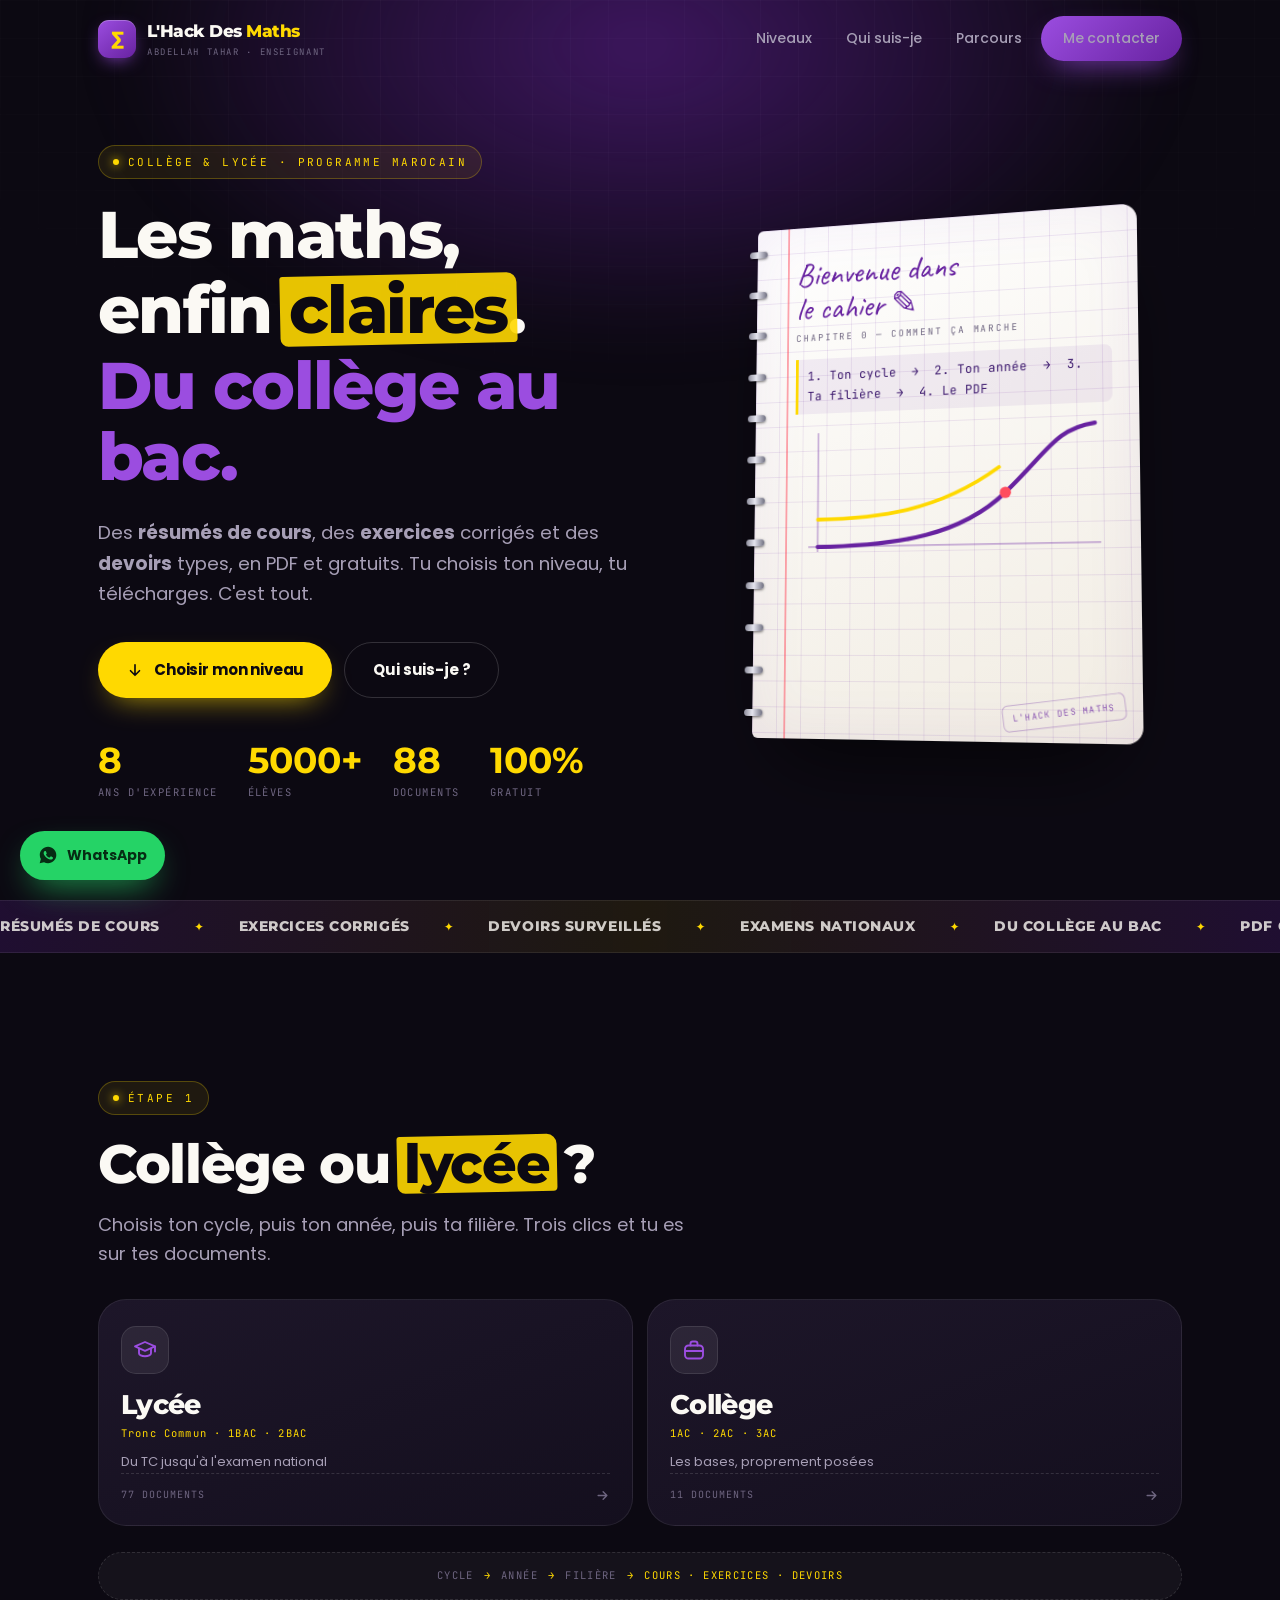
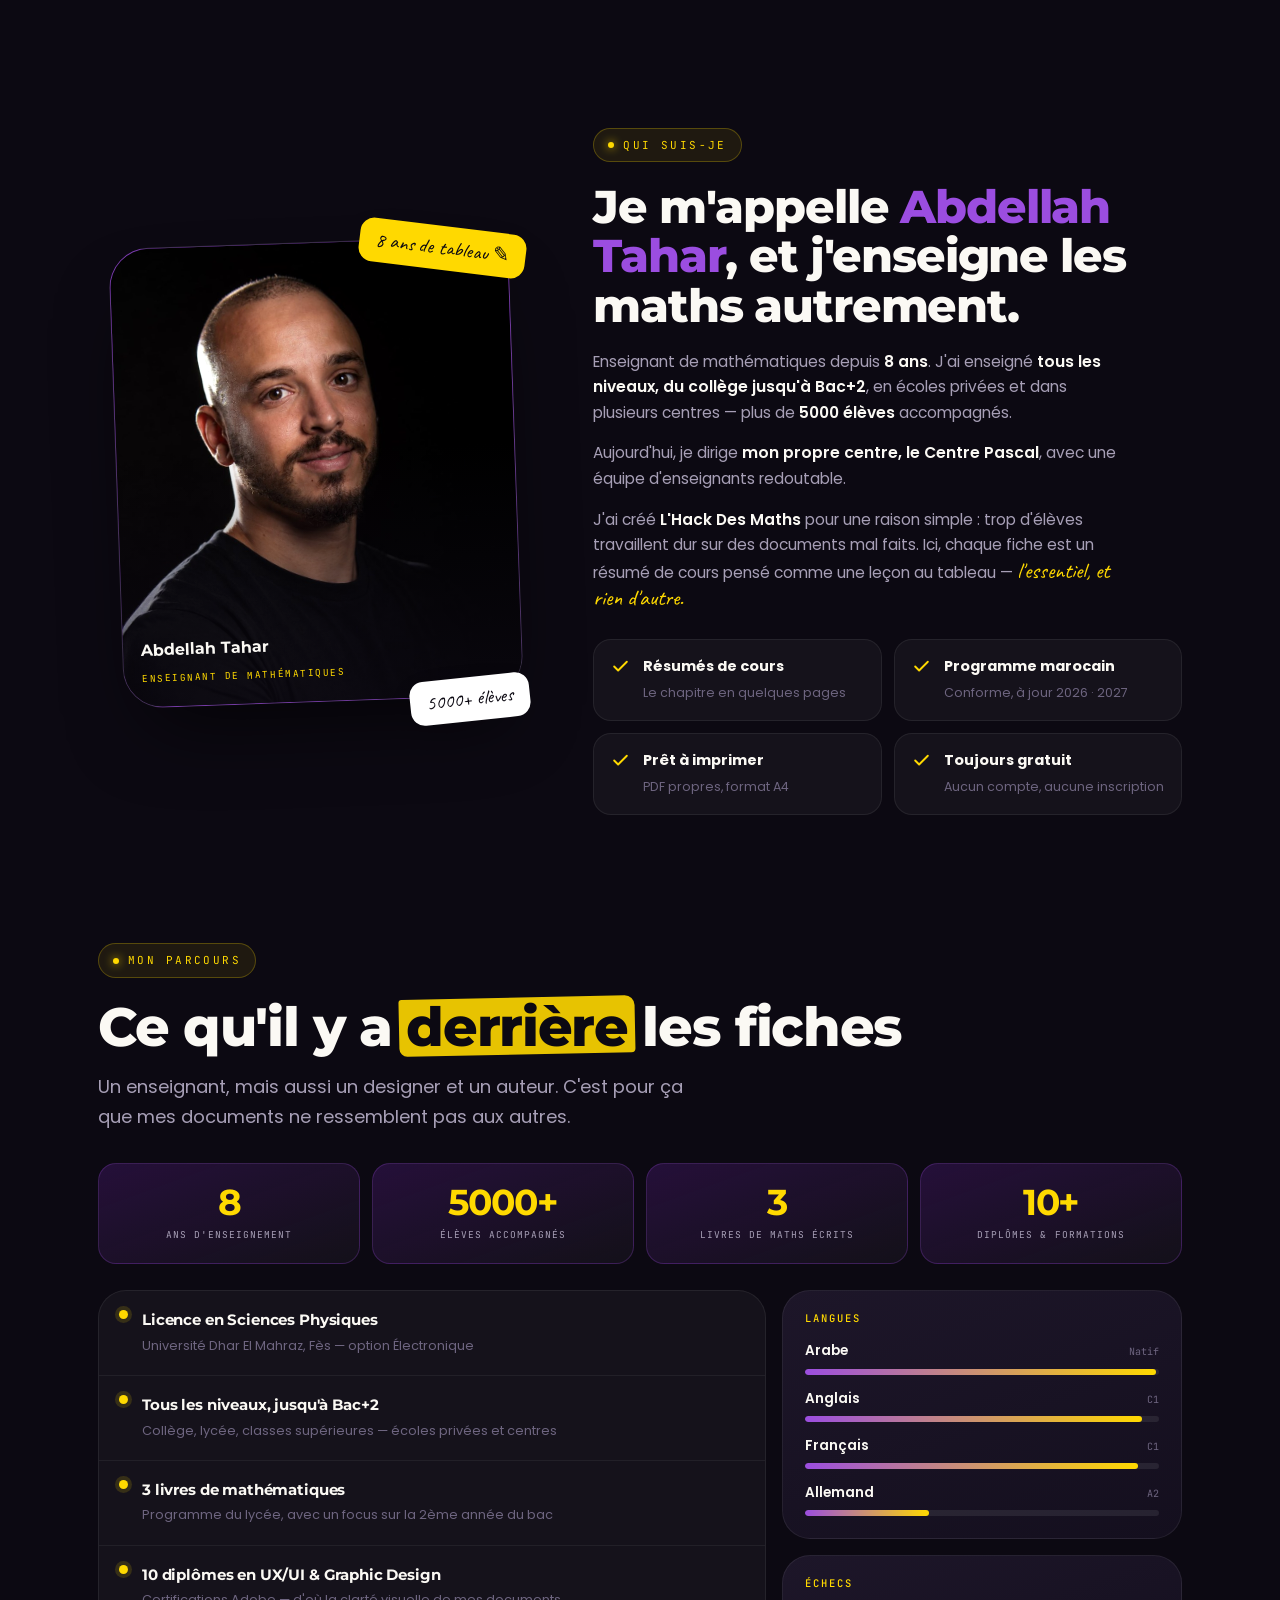
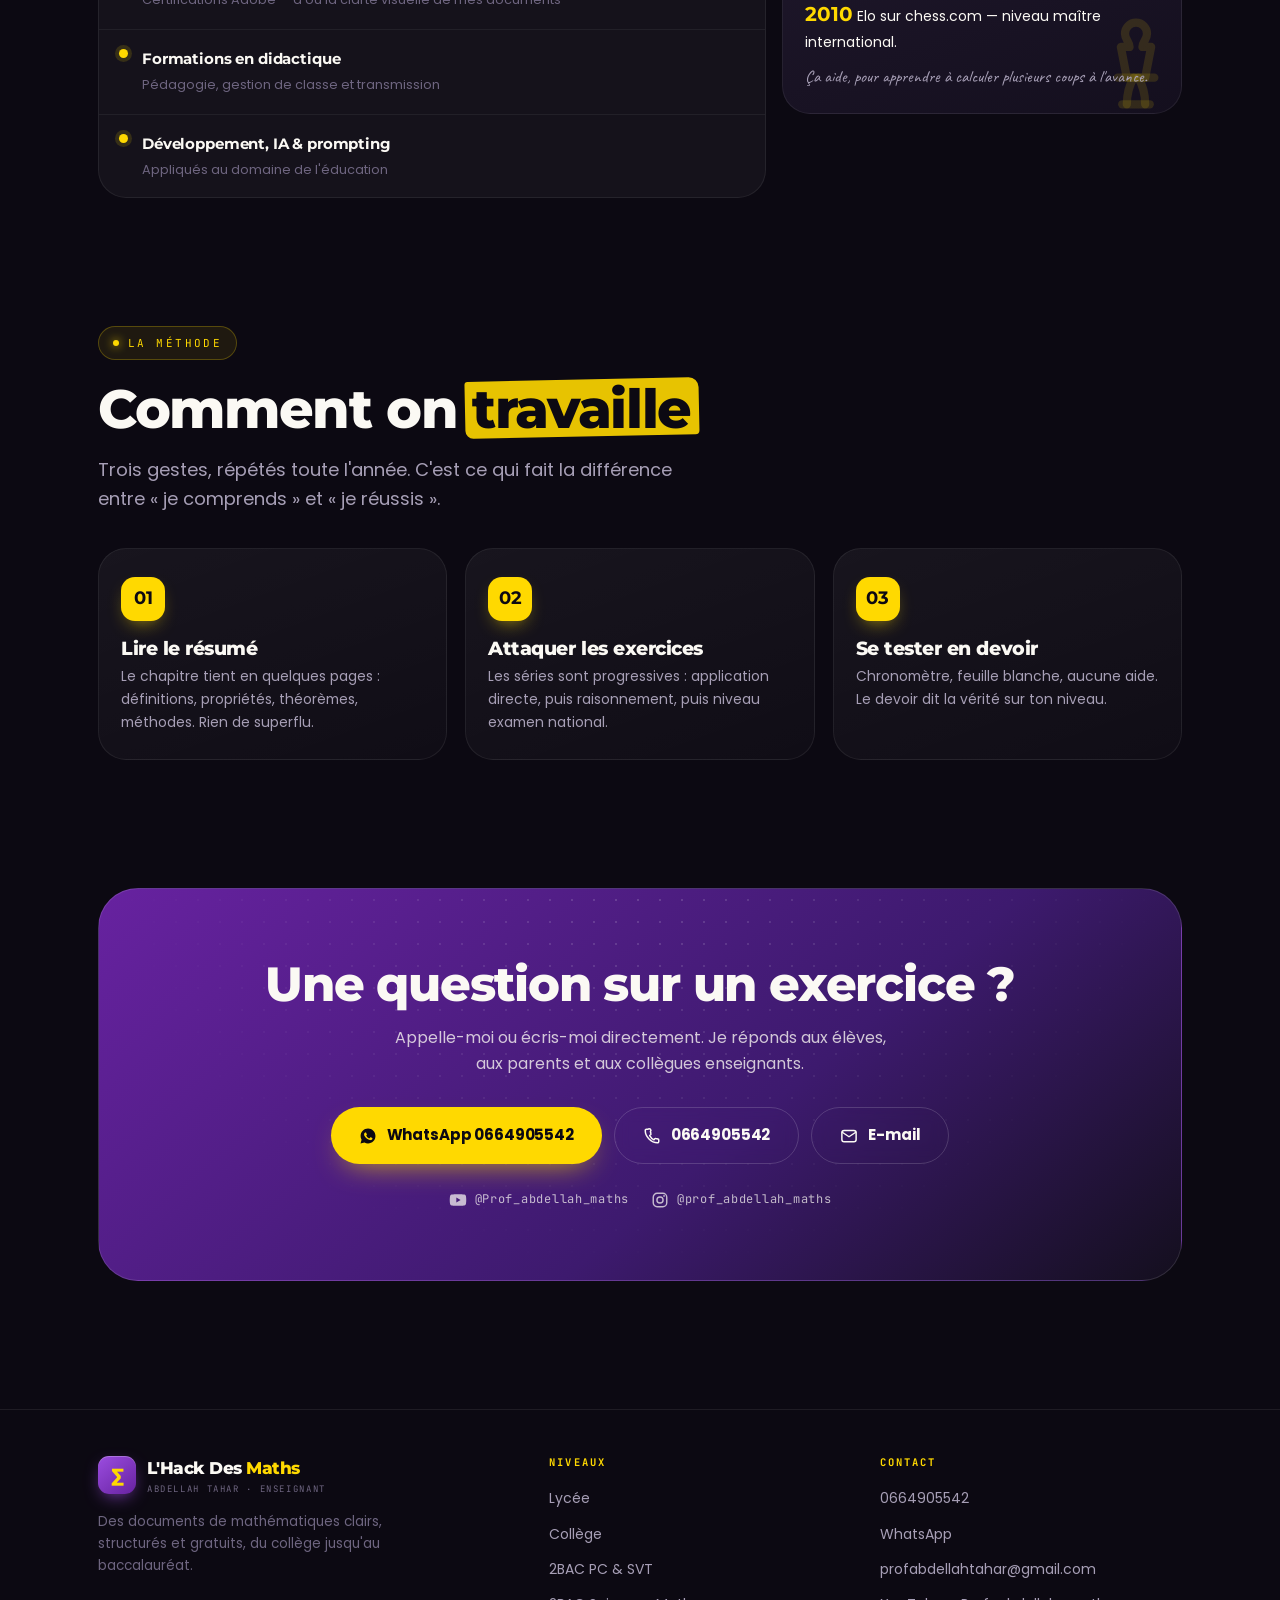
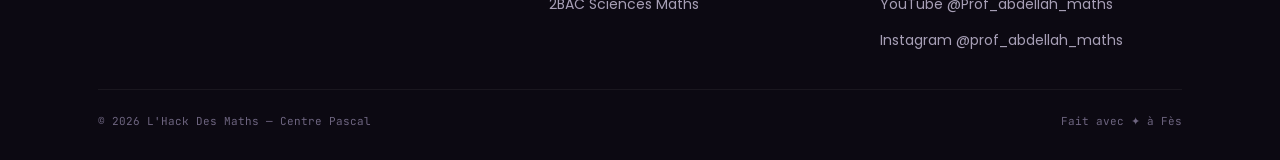
==== commit aa71bcf4: "Add files via upload" ====
--- a/index.html
+++ b/index.html
@@ -14,7 +14,7 @@
 <link rel="preconnect" href="https://fonts.googleapis.com">
 <link rel="preconnect" href="https://fonts.gstatic.com" crossorigin>
 <link href="https://fonts.googleapis.com/css2?family=Montserrat:wght@600;700;800;900&family=Poppins:wght@300;400;500;600;700&family=Caveat:wght@500;600;700&family=JetBrains+Mono:wght@400;500&display=swap" rel="stylesheet">
-<link rel="stylesheet" href="css/style.css?v=6">
+<link rel="stylesheet" href="css/style.css?v=7">
 </head>
 <body>
 
@@ -62,7 +62,7 @@
             <div class="pt-main">Bienvenue dans<br>le cahier ✎</div>
             <div class="pt-sub">Chapitre 0 — Comment ça marche</div>
           </div>
-          <div class="page-formule">1. Ton cycle &nbsp;→&nbsp; 2. Ton niveau &nbsp;→&nbsp; 3. Cours / Exercices / Devoirs</div>
+          <div class="page-formule">1. Ton cycle &nbsp;→&nbsp; 2. Ton année &nbsp;→&nbsp; 3. Ta filière &nbsp;→&nbsp; 4. Le PDF</div>
           <svg viewBox="0 0 260 110" fill="none" aria-hidden="true">
             <path d="M12 100 H250" stroke="#6722A0" stroke-opacity=".35" stroke-width="1.4"/>
             <path d="M20 8 V104" stroke="#6722A0" stroke-opacity=".35" stroke-width="1.4"/>
@@ -113,16 +113,14 @@
     <div class="rev">
       <span class="kicker">Étape 1</span>
       <h2 class="h-sec">Collège ou <span class="surligne">lycée</span> ?</h2>
-      <p class="sous-sec">Choisis ton cycle, puis ton niveau. Chaque niveau a ses cours, ses exercices et ses devoirs, rangés séparément.</p>
+      <p class="sous-sec">Choisis ton cycle, puis ton année, puis ta filière. Trois clics et tu es sur tes documents.</p>
     </div>
 
     <div class="grille-cycles" id="grille-cycles" style="margin-top:30px"></div>
 
-    <div class="cycle-titre" style="margin-top:44px">
-      <h3 id="titre-niveaux">Lycée</h3>
-      <div class="trait"></div>
-    </div>
-    <div id="grille-niveaux"></div>
+    <div class="chemin rev" aria-hidden="true">
+      <span>Cycle</span><i>→</i><span>Année</span><i>→</i><span>Filière</span><i>→</i><span>Cours · Exercices · Devoirs</span>
+    </div>
 
   </div>
 </section>
@@ -265,13 +263,13 @@
 
 <div id="slot-pied"></div>
 
-<script src="js/data.js?v=6"></script>
-<script src="js/app.js?v=6"></script>
+<script src="js/data.js?v=7"></script>
+<script src="js/app.js?v=7"></script>
 <script>
 function avantInteractions(){
 
   /* ---- Cycle puis niveaux ---- */
-  rendreCycles('#grille-cycles', '#grille-niveaux');
+  rendreCycles('#grille-cycles');
 
   /* ---- Compteurs ---- */
   document.getElementById('s-doc').textContent = DOCUMENTS.length;
--- a/css/style.css
+++ b/css/style.css
@@ -417,10 +417,15 @@
 .cyc-sous{ font-family:var(--f-mono); font-size:10.5px; letter-spacing:.11em; color:var(--jaune); margin-top:6px; }
 .cyc-note{ font-size:13px; color:var(--gris); margin-top:9px; }
 .cyc-nb{
-  display:inline-block; margin-top:auto; padding-top:14px;
+  display:flex; align-items:center; justify-content:space-between; gap:8px;
+  margin-top:auto; padding-top:13px;
   font-family:var(--f-mono); font-size:10px; letter-spacing:.1em; text-transform:uppercase;
-  color:var(--gris-fonce); border-top:1px dashed rgba(255,255,255,.13); padding-top:12px; width:100%;
-}
+  color:var(--gris-fonce); border-top:1px dashed rgba(255,255,255,.13); width:100%;
+}
+.cyc-nb svg{ width:15px; height:15px; flex:none; transition:transform .45s var(--spring); }
+.carte-cycle:hover .cyc-nb{ color:var(--jaune); }
+.carte-cycle:hover .cyc-nb svg{ transform:translateX(5px); }
+.carte-cycle:hover .cyc-ico{ background:var(--jaune); color:var(--encre); border-color:var(--jaune); transform:rotate(-7deg); }
 
 @media (max-width:420px){
   .carte-cycle{ padding:20px 16px 16px; }
@@ -479,6 +484,68 @@
 .focus-cta{ display:flex; align-items:center; gap:9px; margin-top:20px; font-weight:700; font-size:14.5px; color:var(--jaune); }
 .focus-cta svg{ width:16px; height:16px; transition:transform .4s var(--spring); }
 .carte-focus:hover .focus-cta svg{ transform:translateX(6px); }
+
+
+/* ---------------------------------------------------------------
+   5c. LE CHEMIN (rappel visuel sur l'accueil)
+   --------------------------------------------------------------- */
+.chemin{
+  display:flex; align-items:center; gap:10px; flex-wrap:wrap;
+  margin-top:26px; padding:14px 18px; border-radius:100px;
+  background:rgba(255,255,255,.04); border:1px dashed rgba(255,255,255,.12);
+  font-family:var(--f-mono); font-size:10.5px; letter-spacing:.13em; text-transform:uppercase;
+  color:var(--gris-fonce); justify-content:center;
+}
+.chemin i{ font-style:normal; color:var(--jaune); }
+.chemin span:last-of-type{ color:var(--jaune); }
+@media (max-width:520px){ .chemin{ font-size:9px; gap:7px; padding:12px 14px; border-radius:20px; } }
+
+
+/* ---------------------------------------------------------------
+   5d. CARTES FILIÈRES (PC & SVT / Sciences Maths)
+   --------------------------------------------------------------- */
+.grille-fil{ display:grid; gap:16px; grid-template-columns:1fr; }
+@media (min-width:760px){ .grille-fil{ grid-template-columns:1fr 1fr; } }
+
+.carte-fil{
+  position:relative; overflow:hidden; display:flex; flex-direction:column; isolation:isolate;
+  opacity:0; animation:monteCarte .65s var(--ease) forwards;
+  padding:28px 26px 24px; border-radius:var(--r-xl);
+  background:linear-gradient(150deg, rgba(103,34,160,.45), var(--encre-3) 62%, var(--encre-2));
+  border:1px solid rgba(155,77,224,.3);
+  transition:transform .5s var(--spring), box-shadow .5s var(--ease), border-color .4s;
+}
+.carte-fil::before{
+  content:""; position:absolute; inset:0; z-index:-1; opacity:.3;
+  background-image:radial-gradient(rgba(255,255,255,.5) 1px, transparent 1px);
+  background-size:22px 22px;
+  mask-image:linear-gradient(150deg,#000,transparent 62%);
+}
+.carte-fil::after{
+  content:""; position:absolute; z-index:-1; right:-70px; top:-70px;
+  width:200px; height:200px; border-radius:50%;
+  background:radial-gradient(circle, rgba(255,217,0,.3), transparent 68%);
+  transition:transform .7s var(--ease);
+}
+.carte-fil:hover{ transform:translateY(-7px); border-color:var(--jaune); box-shadow:var(--ombre-l), var(--lueur); }
+.carte-fil:hover::after{ transform:scale(1.3); }
+
+.fil-tag{ font-family:var(--f-mono); font-size:10.5px; letter-spacing:.2em; color:var(--jaune); }
+.carte-fil h3{ font-size:clamp(24px,4vw,32px); margin:7px 0 4px; }
+.fil-sous{ font-size:14px; color:var(--gris); margin-bottom:20px; }
+
+.fil-chiffres{ display:flex; gap:9px; flex-wrap:wrap; margin-top:auto; }
+.fil-chiffres span{
+  flex:1; min-width:76px; text-align:center;
+  padding:11px 8px; border-radius:15px;
+  background:rgba(0,0,0,.3); border:1px solid rgba(255,255,255,.1);
+  font-family:var(--f-mono); font-size:9px; letter-spacing:.12em; text-transform:uppercase; color:var(--gris);
+}
+.fil-chiffres b{ display:block; font-family:var(--f-titre); font-size:21px; color:var(--jaune); letter-spacing:-.02em; }
+
+.fil-cta{ display:flex; align-items:center; gap:9px; margin-top:20px; font-weight:700; font-size:14.5px; color:var(--jaune); }
+.fil-cta svg{ width:16px; height:16px; transition:transform .4s var(--spring); }
+.carte-fil:hover .fil-cta svg{ transform:translateX(6px); }
 
 
 /* ---------------------------------------------------------------
@@ -776,11 +843,12 @@
 /* ---------------------------------------------------------------
    12. PAGE NIVEAU
    --------------------------------------------------------------- */
-.fil{ display:flex; align-items:center; gap:9px; font-family:var(--f-mono); font-size:11px; letter-spacing:.1em; text-transform:uppercase; color:var(--gris-fonce); margin-bottom:22px; flex-wrap:wrap; }
-.fil a{ color:var(--gris); transition:.25s; }
-.fil a:hover{ color:var(--jaune); }
-.fil i{ font-style:normal; opacity:.4; }
-.fil b{ color:var(--jaune); font-weight:500; }
+.fil, .fil-ariane{ display:flex; align-items:center; gap:9px; font-family:var(--f-mono); font-size:11px; letter-spacing:.1em; text-transform:uppercase; color:var(--gris-fonce); margin-bottom:22px; flex-wrap:wrap; }
+.fil a, .fil-ariane a{ color:var(--gris); transition:.25s; }
+.fil a:hover, .fil-ariane a:hover{ color:var(--jaune); }
+.fil i, .fil-ariane i{ font-style:normal; opacity:.4; }
+.fil b, .fil-ariane b{ color:var(--jaune); font-weight:500; }
+@media (max-width:520px){ .fil, .fil-ariane{ font-size:9.5px; gap:7px; } }
 
 .entete-page{ padding-top:130px; padding-bottom:14px; position:relative; z-index:2; }
 .entete-page h1{ font-size:clamp(34px,6.4vw,62px); }
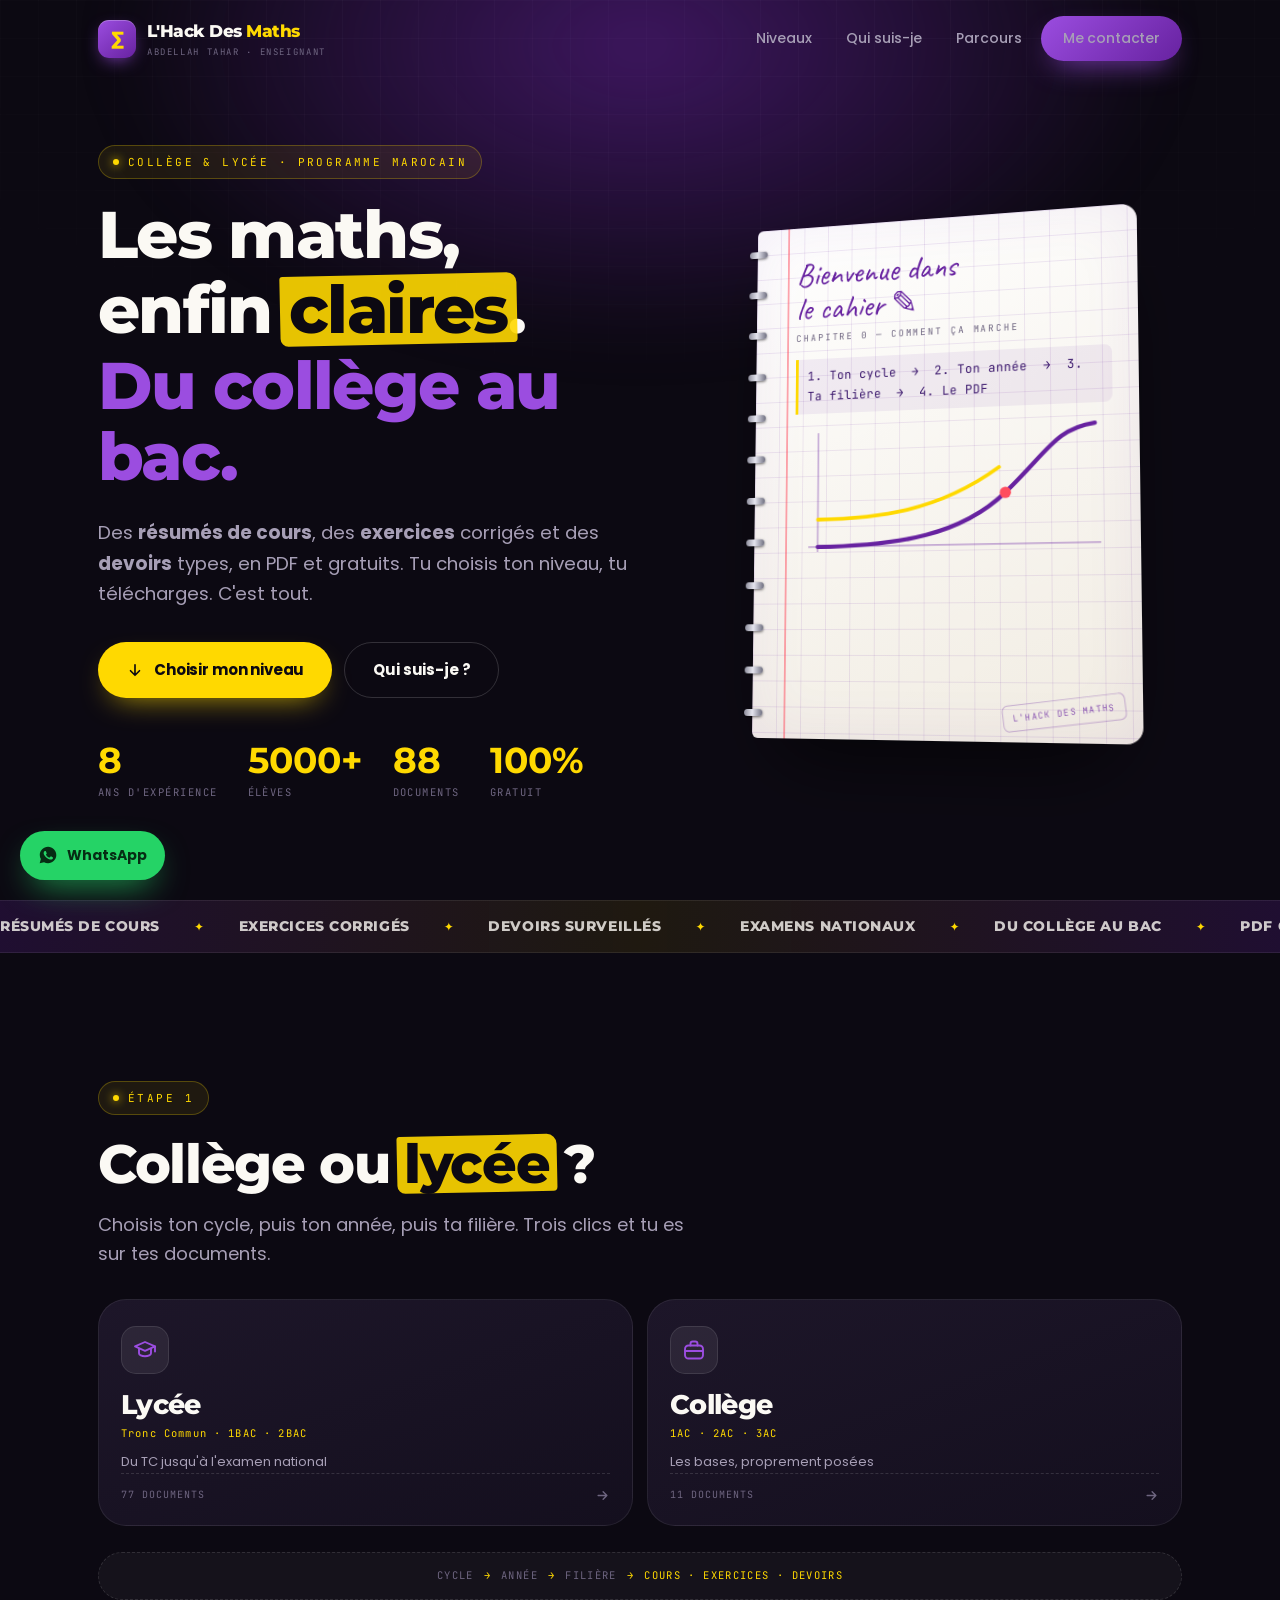
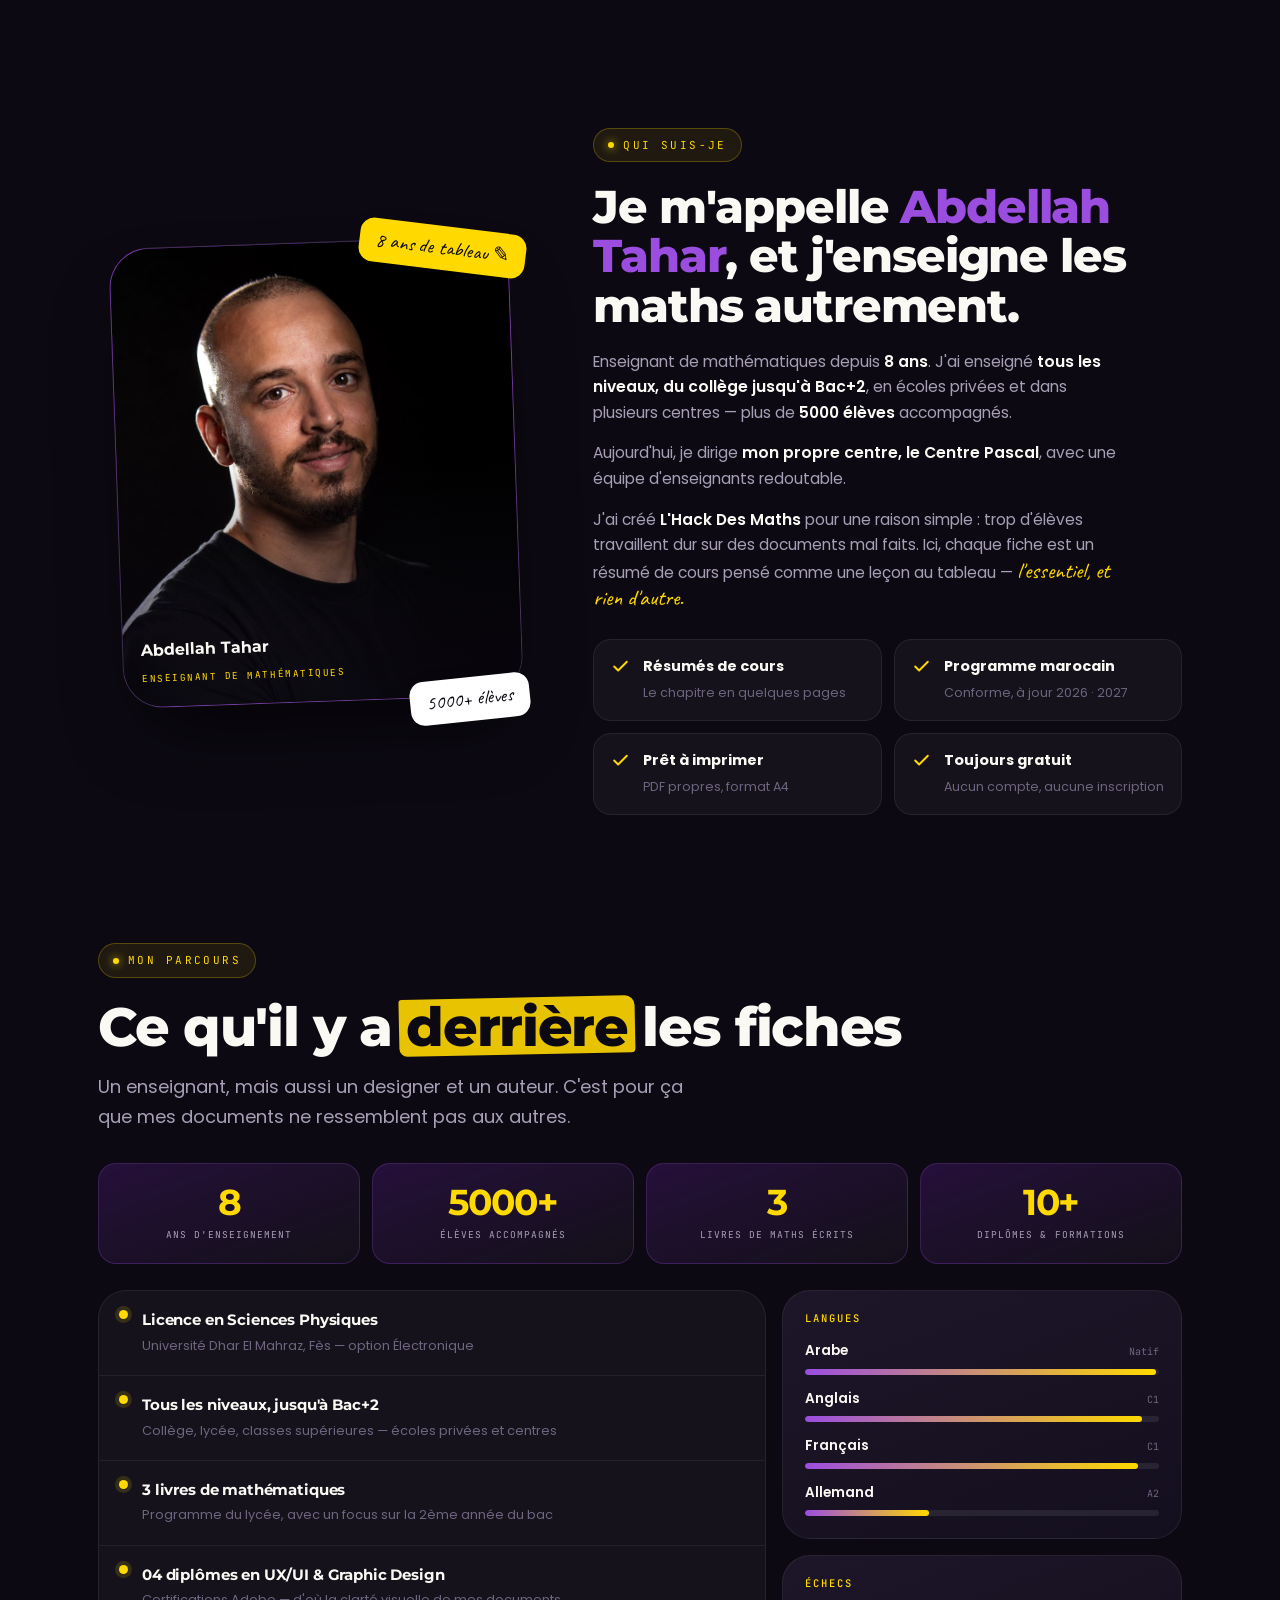
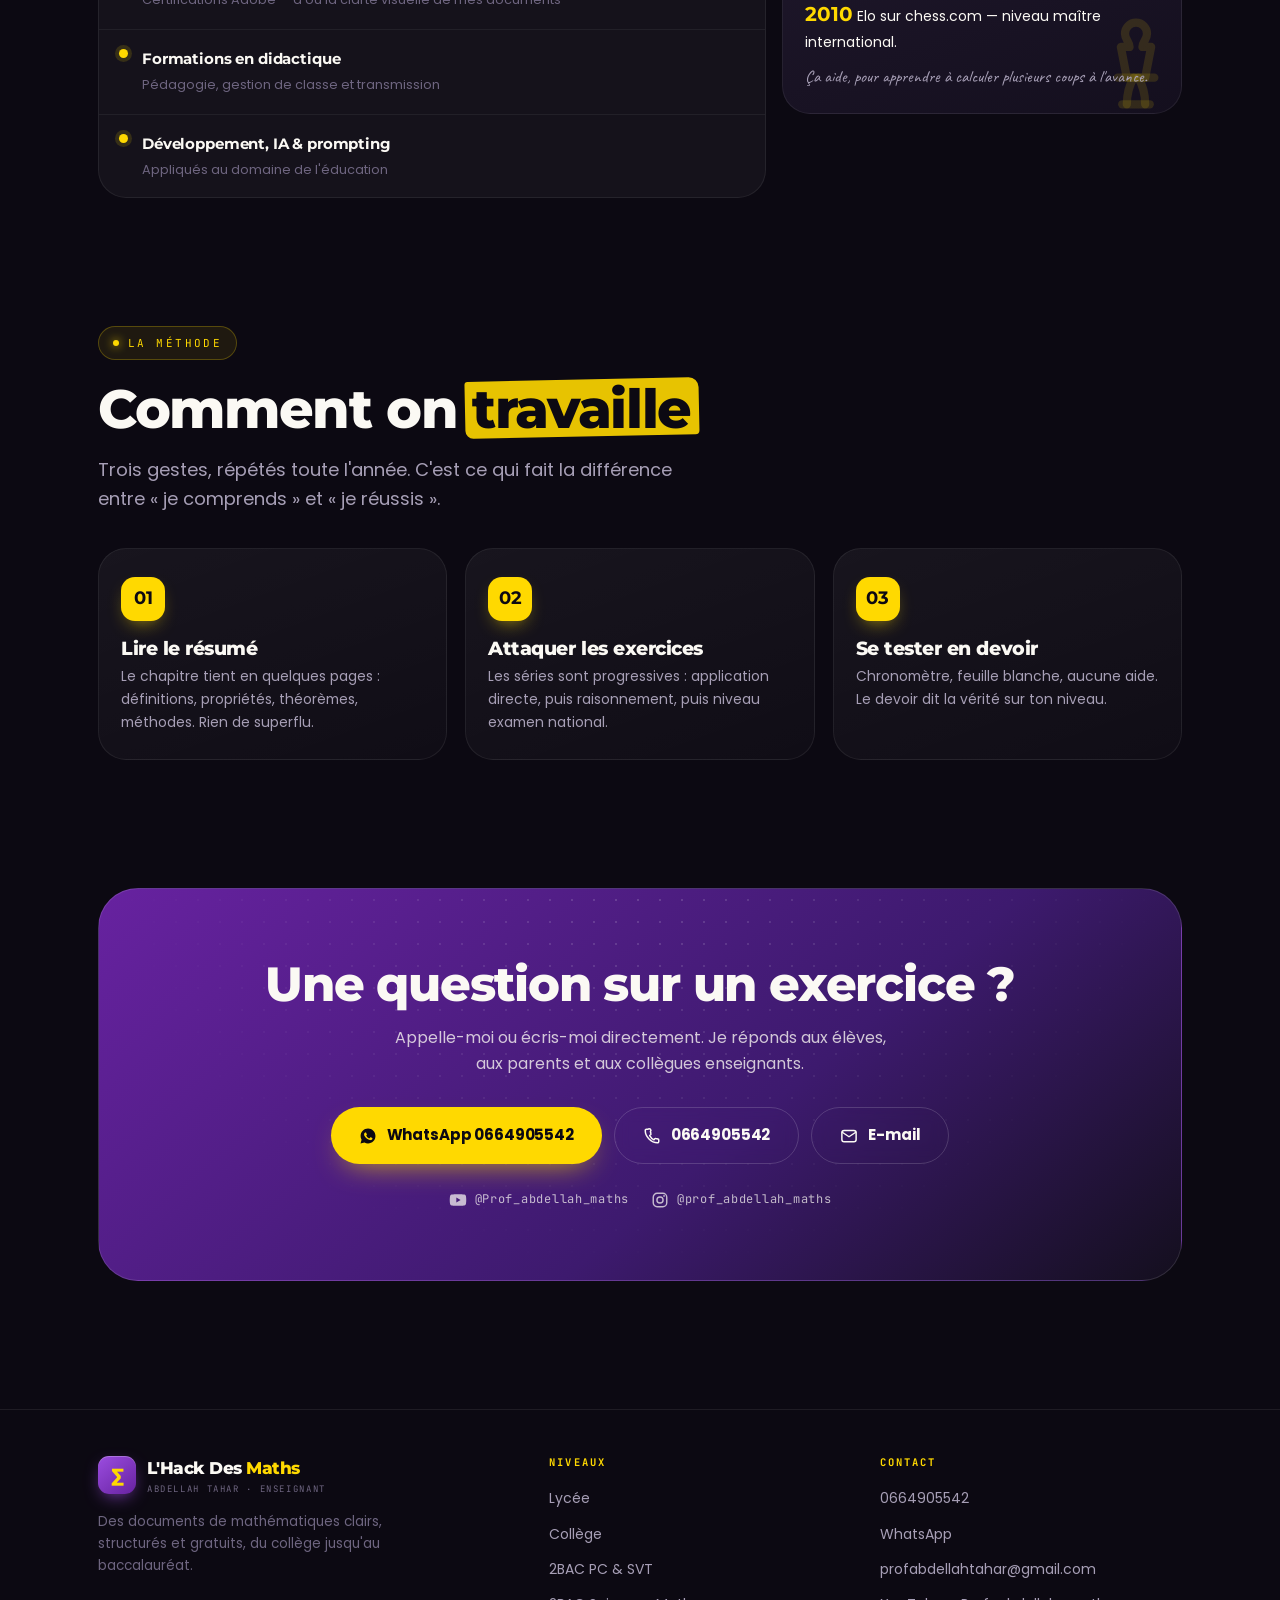
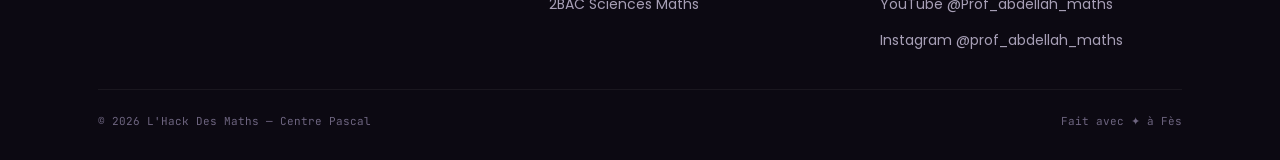
==== commit 5a43de39: "Add files via upload" ====
--- a/index.html
+++ b/index.html
@@ -263,8 +263,7 @@
 
 <div id="slot-pied"></div>
 
-<script src="js/data.js?v=7"></script>
-<script src="js/app.js?v=7"></script>
+<script src="js/app.js?v=auto" defer></script>
 <script>
 function avantInteractions(){
 
